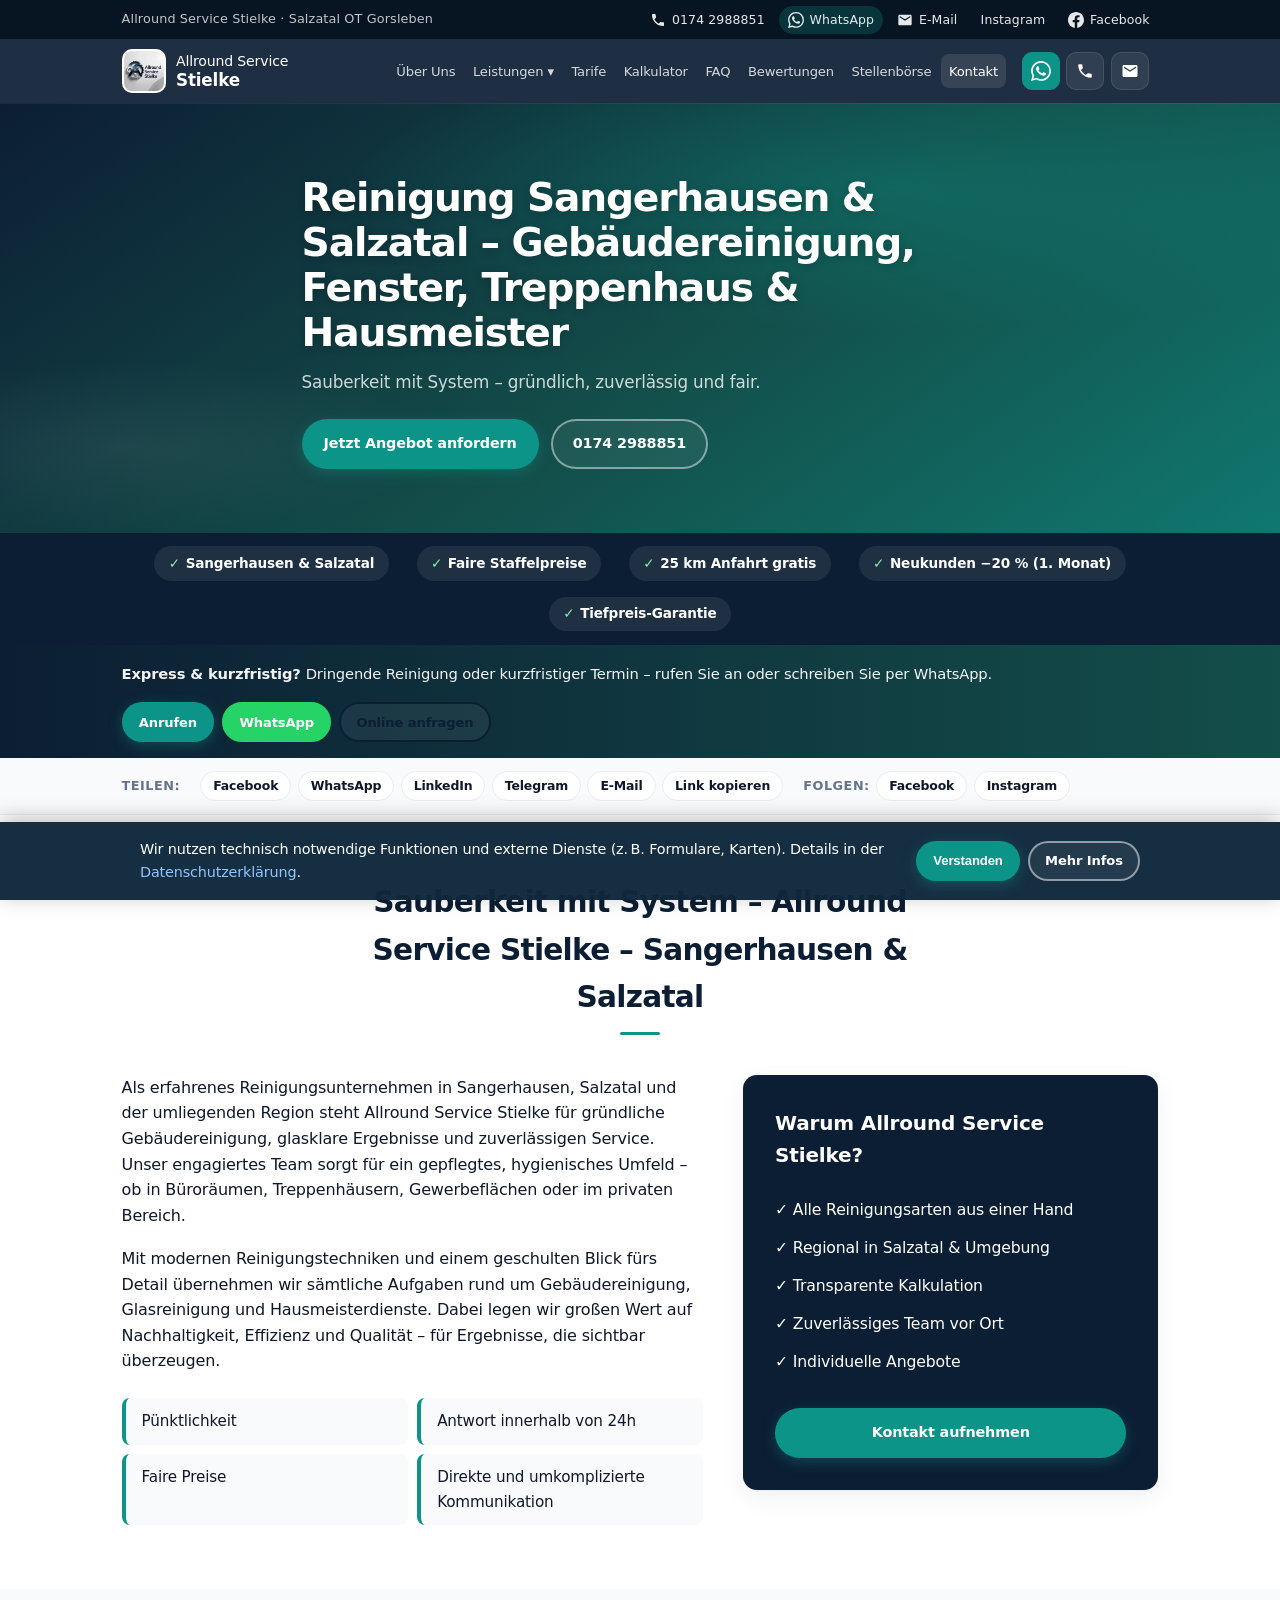
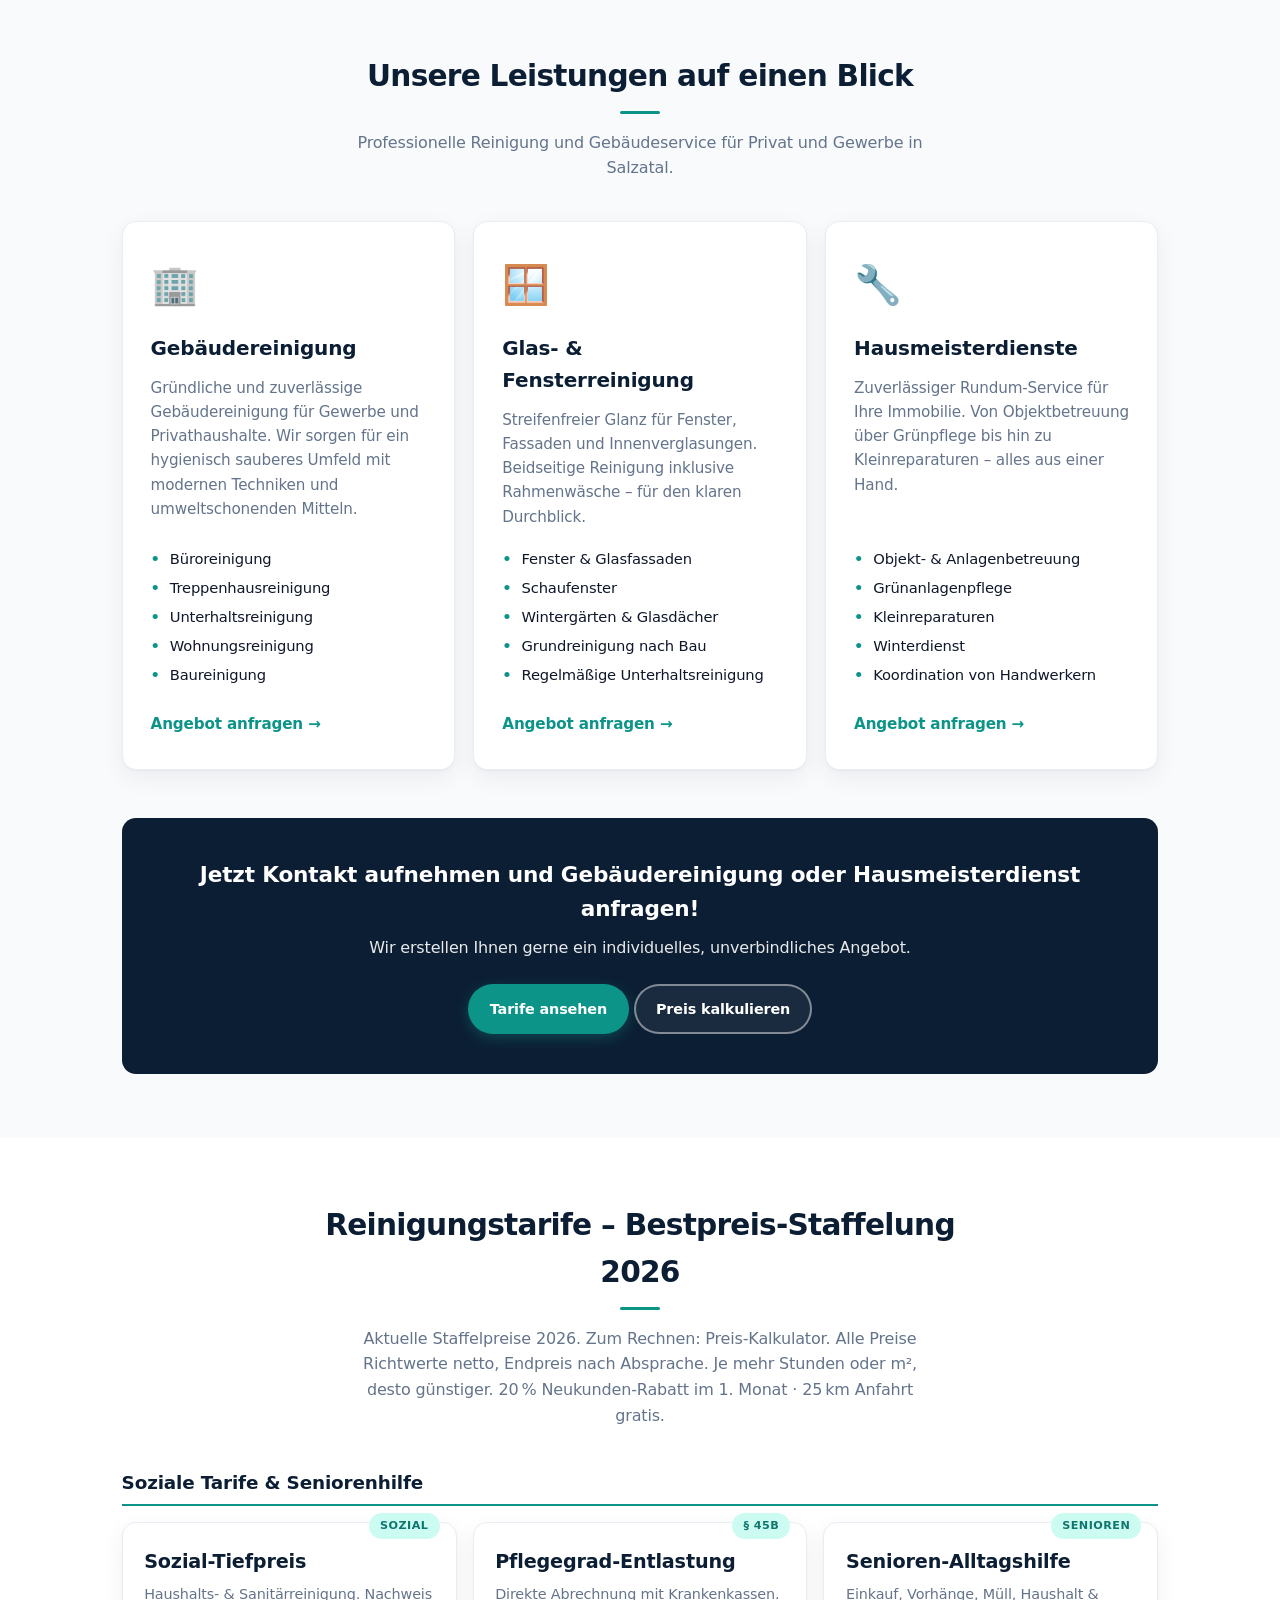
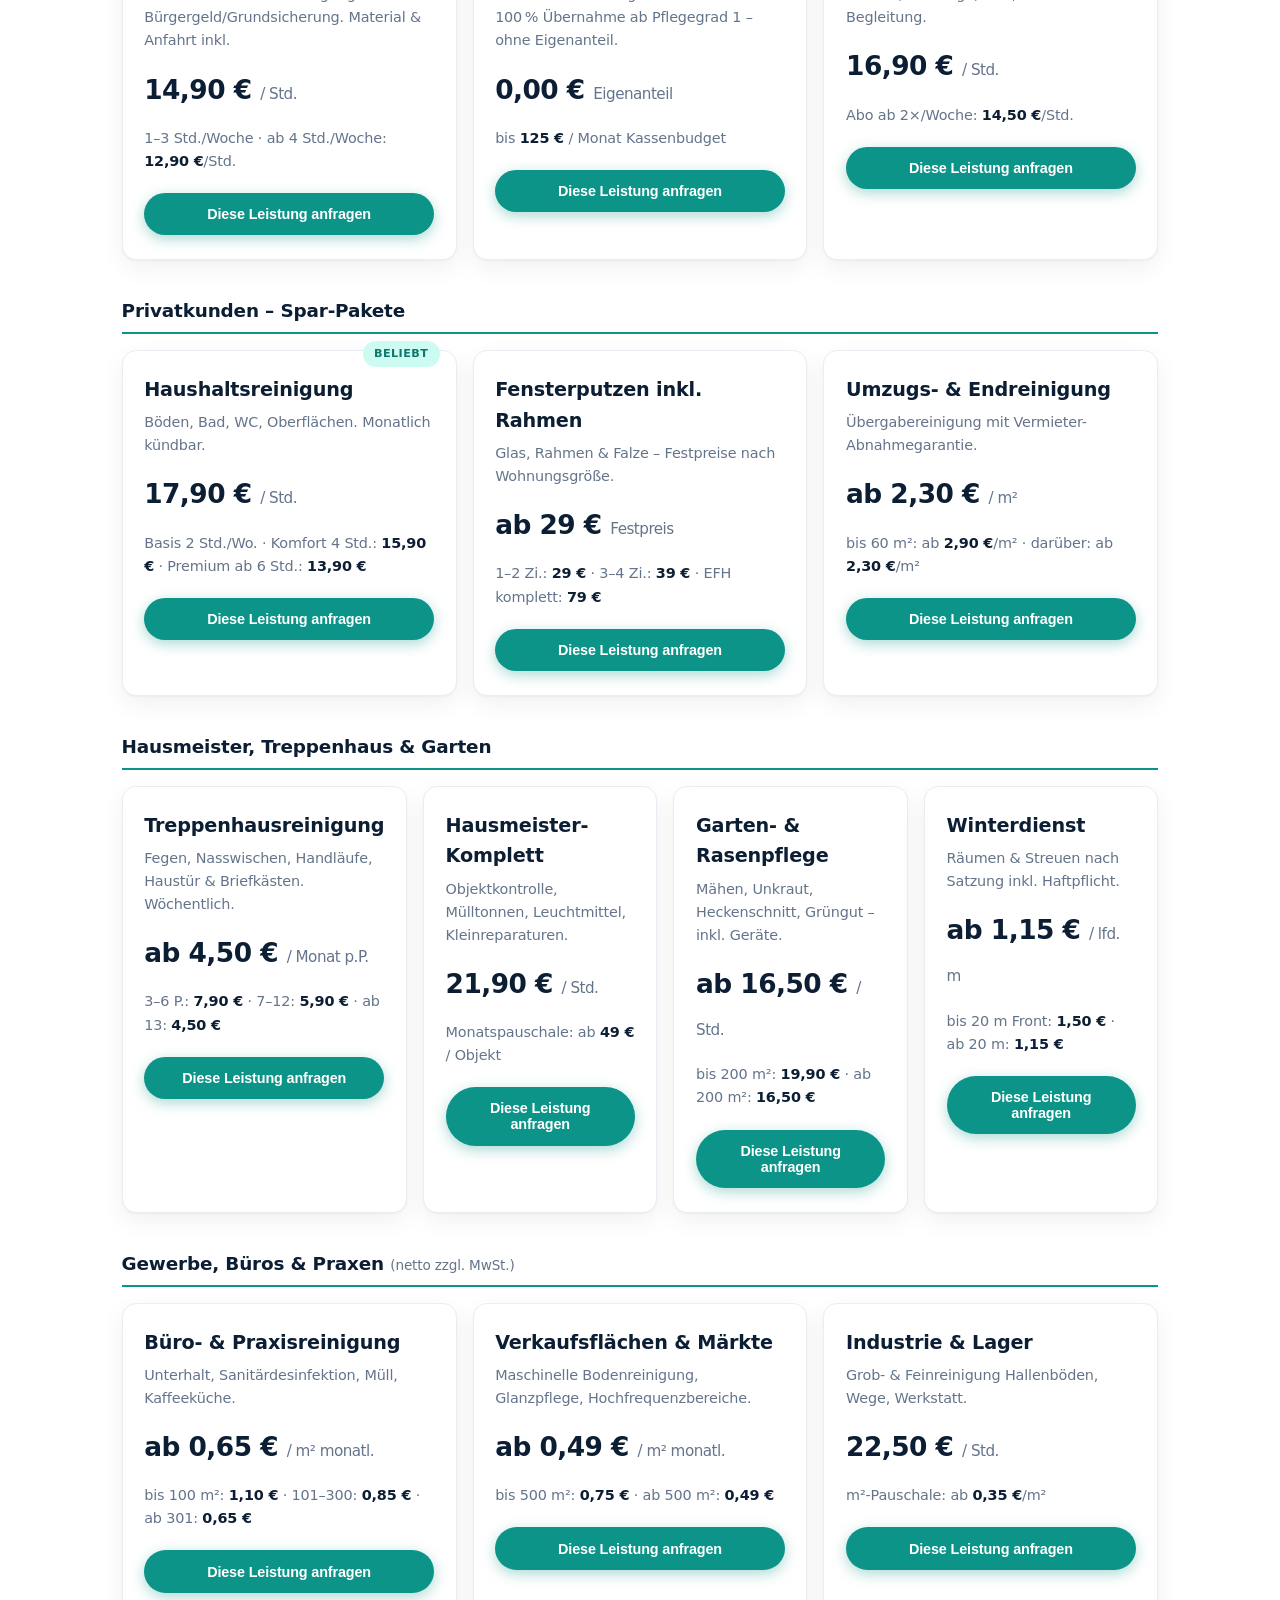
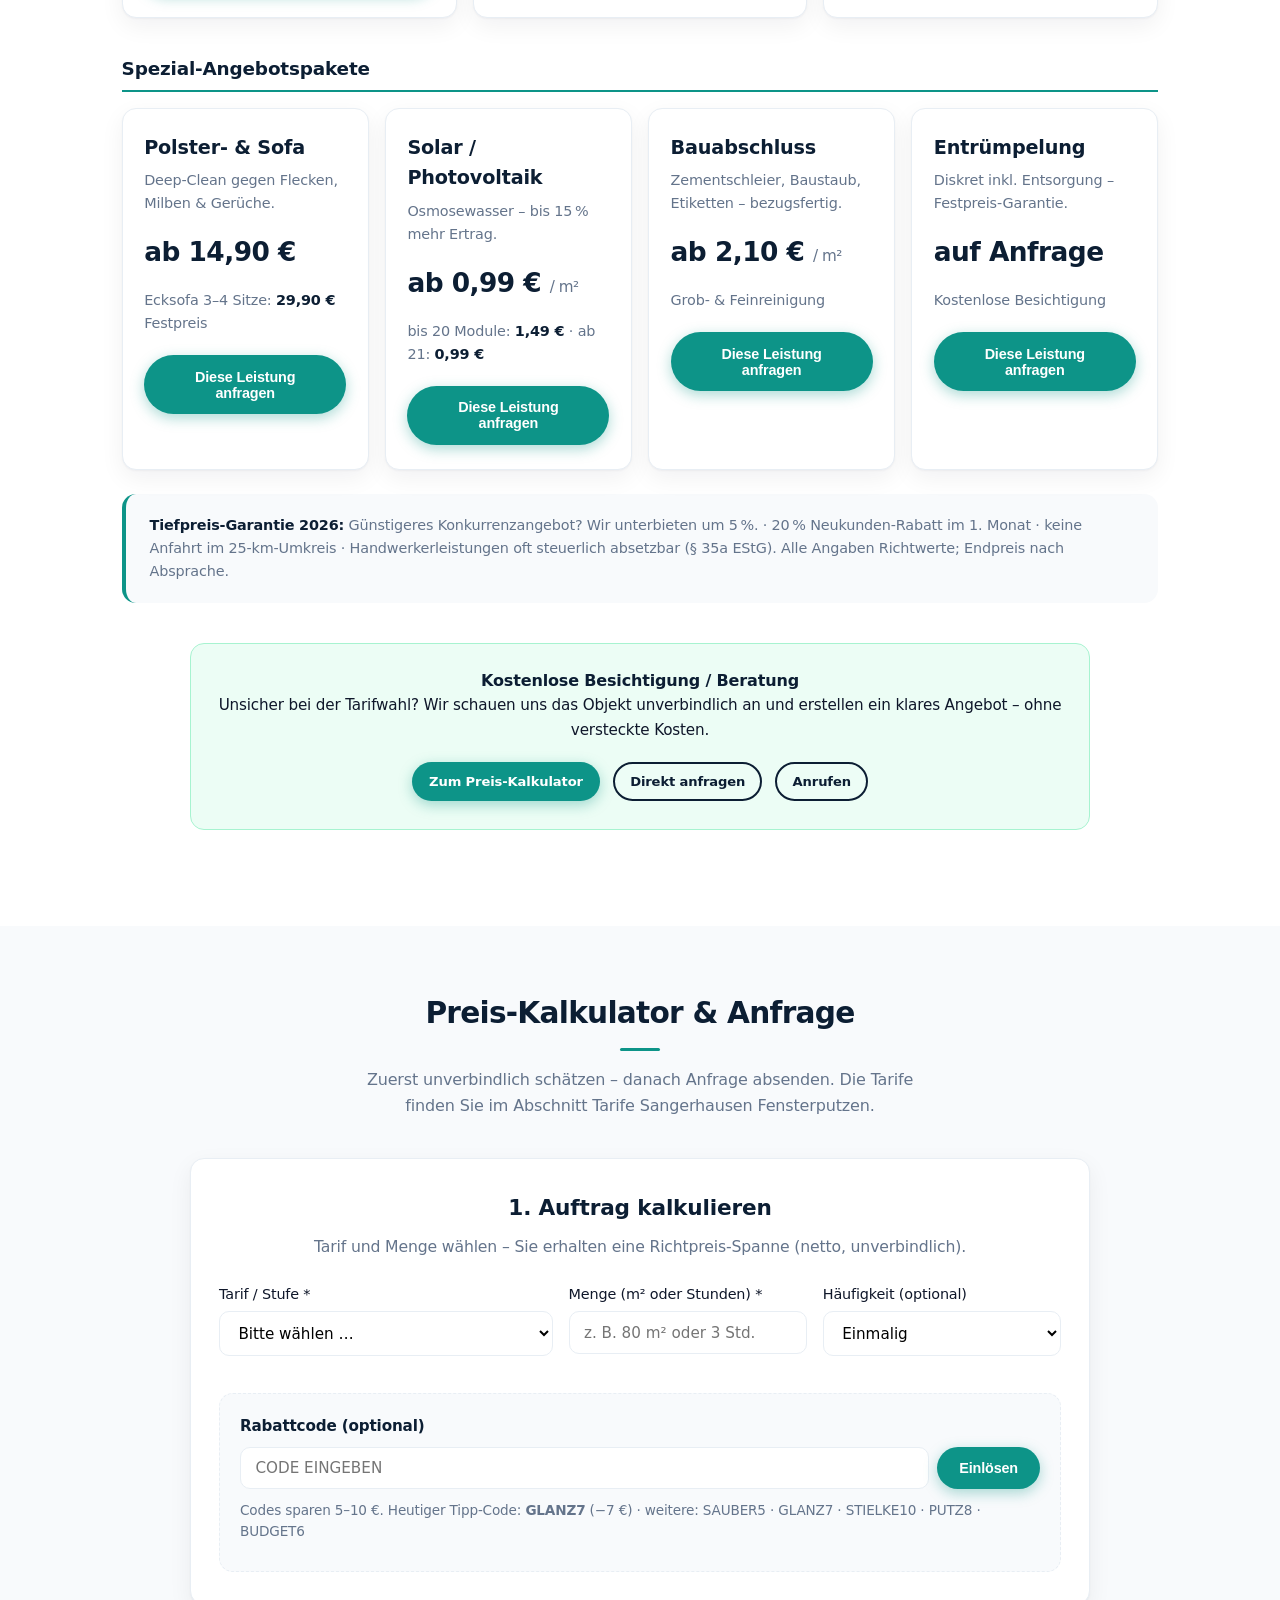
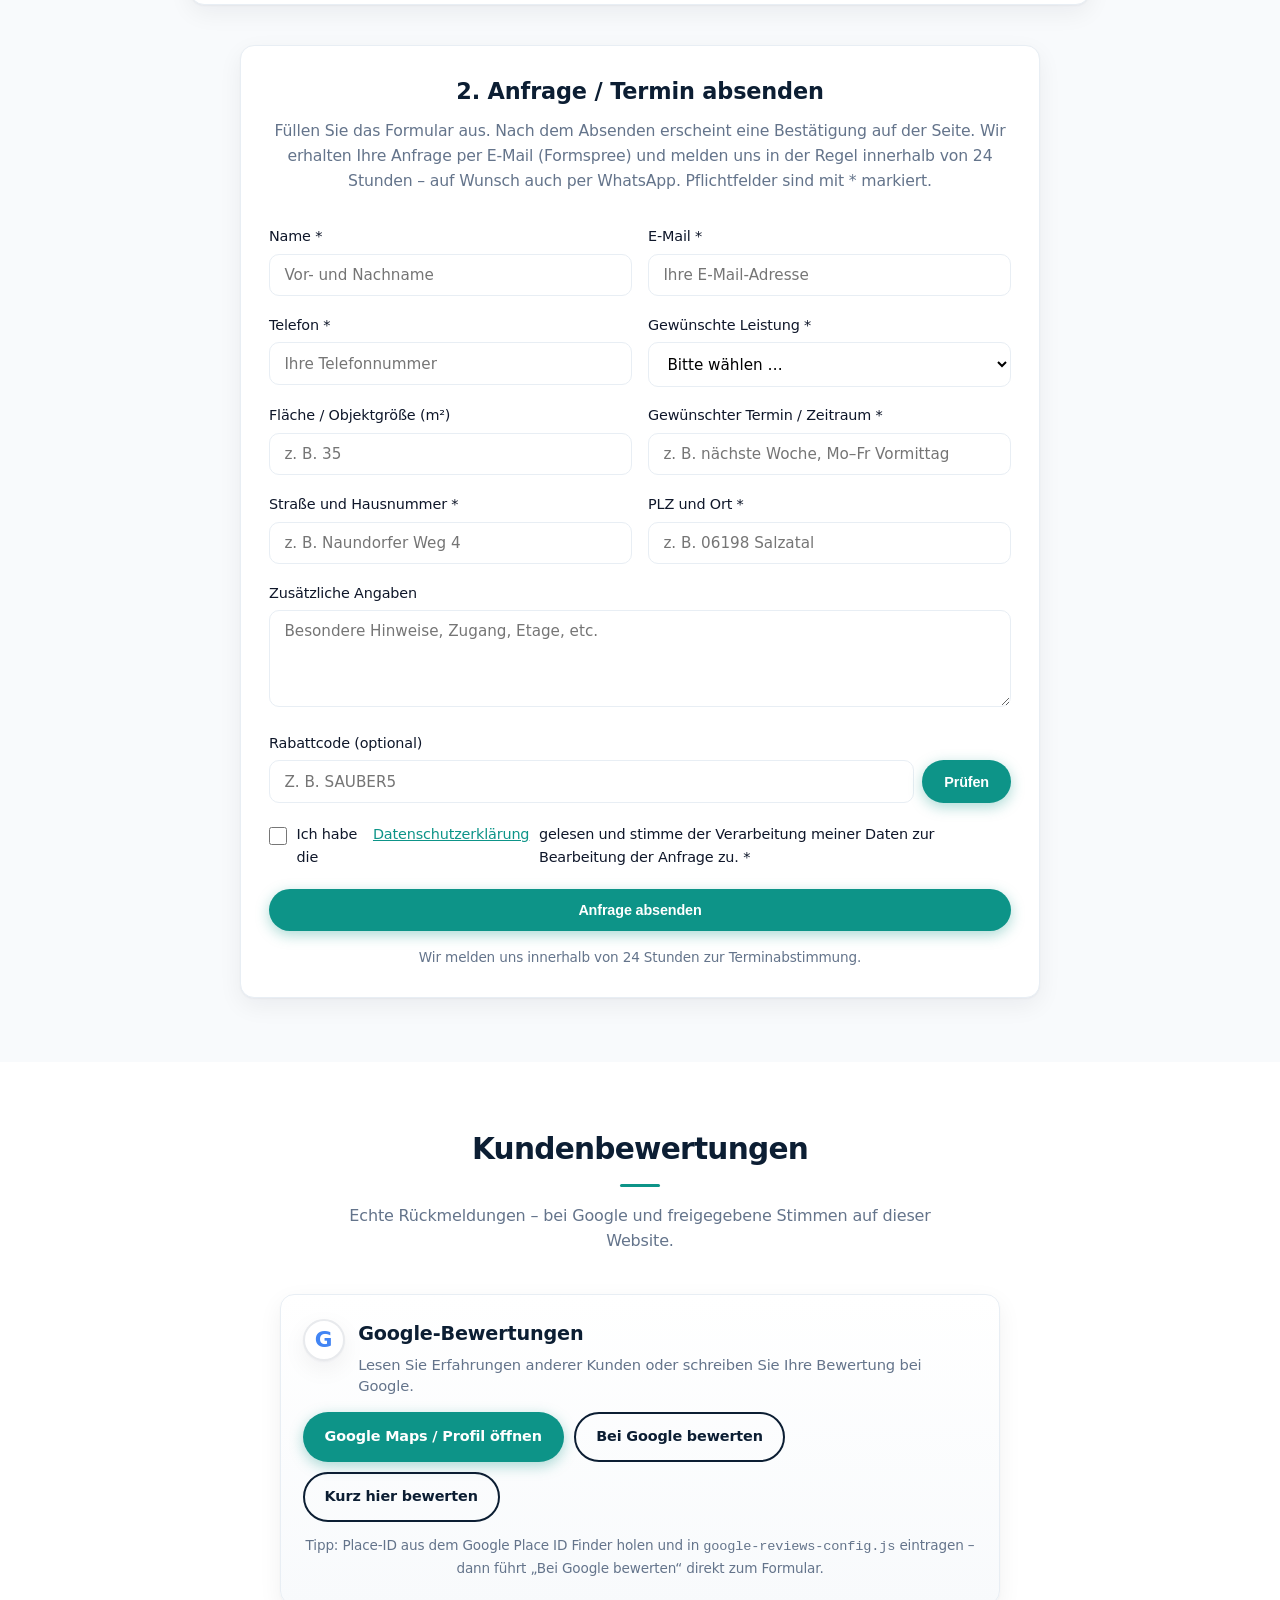
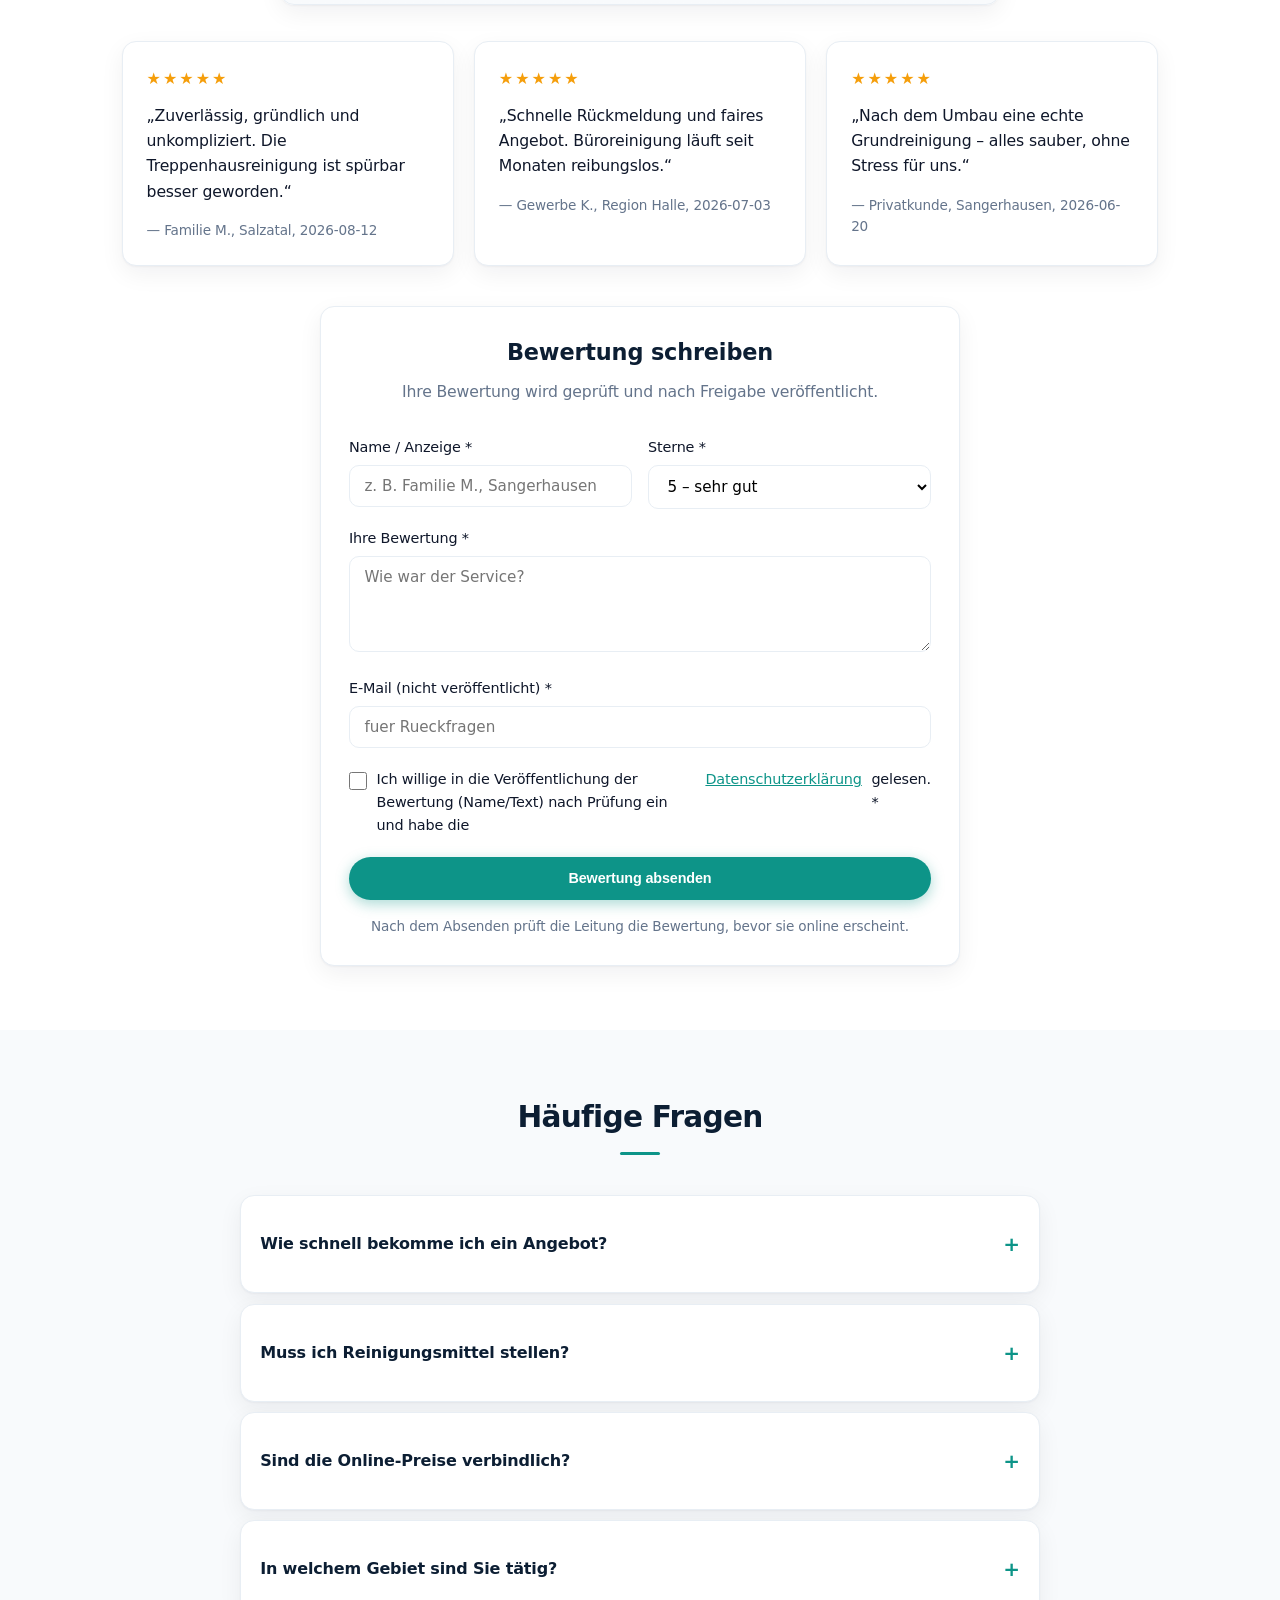
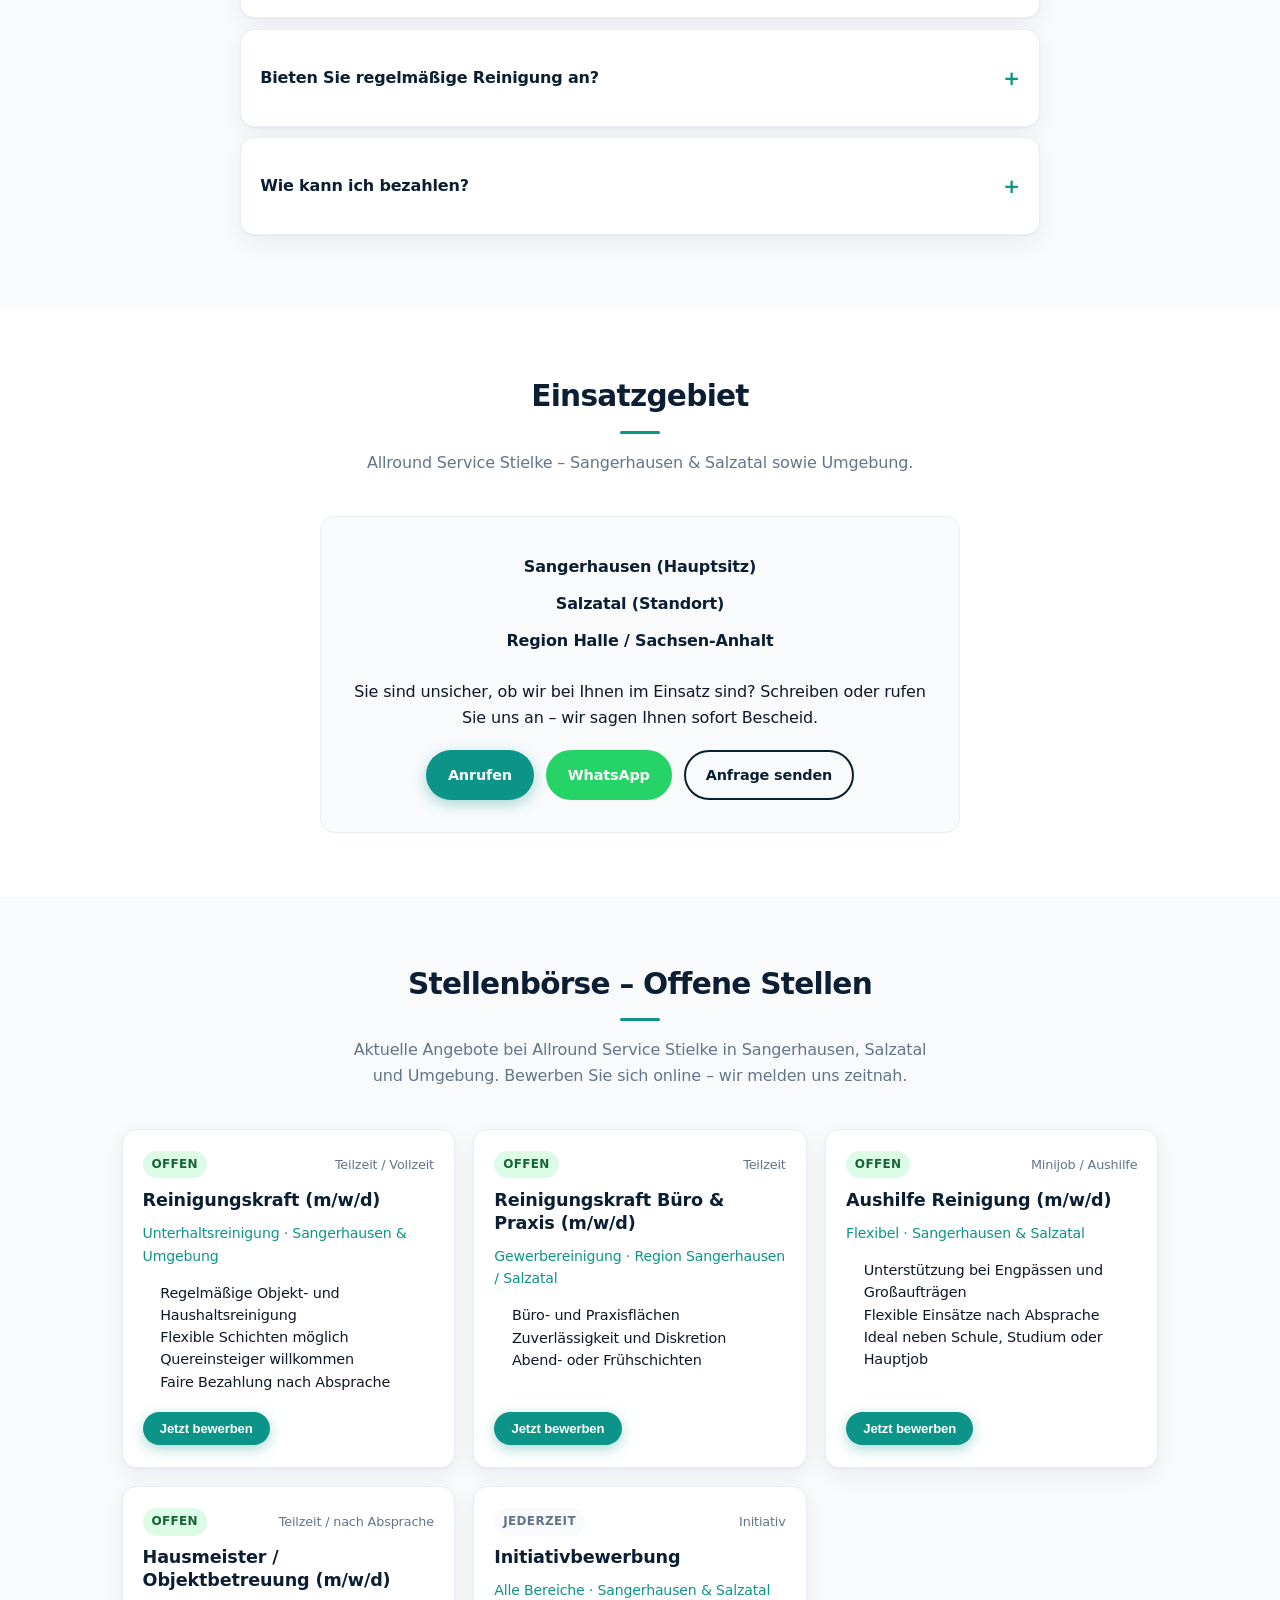
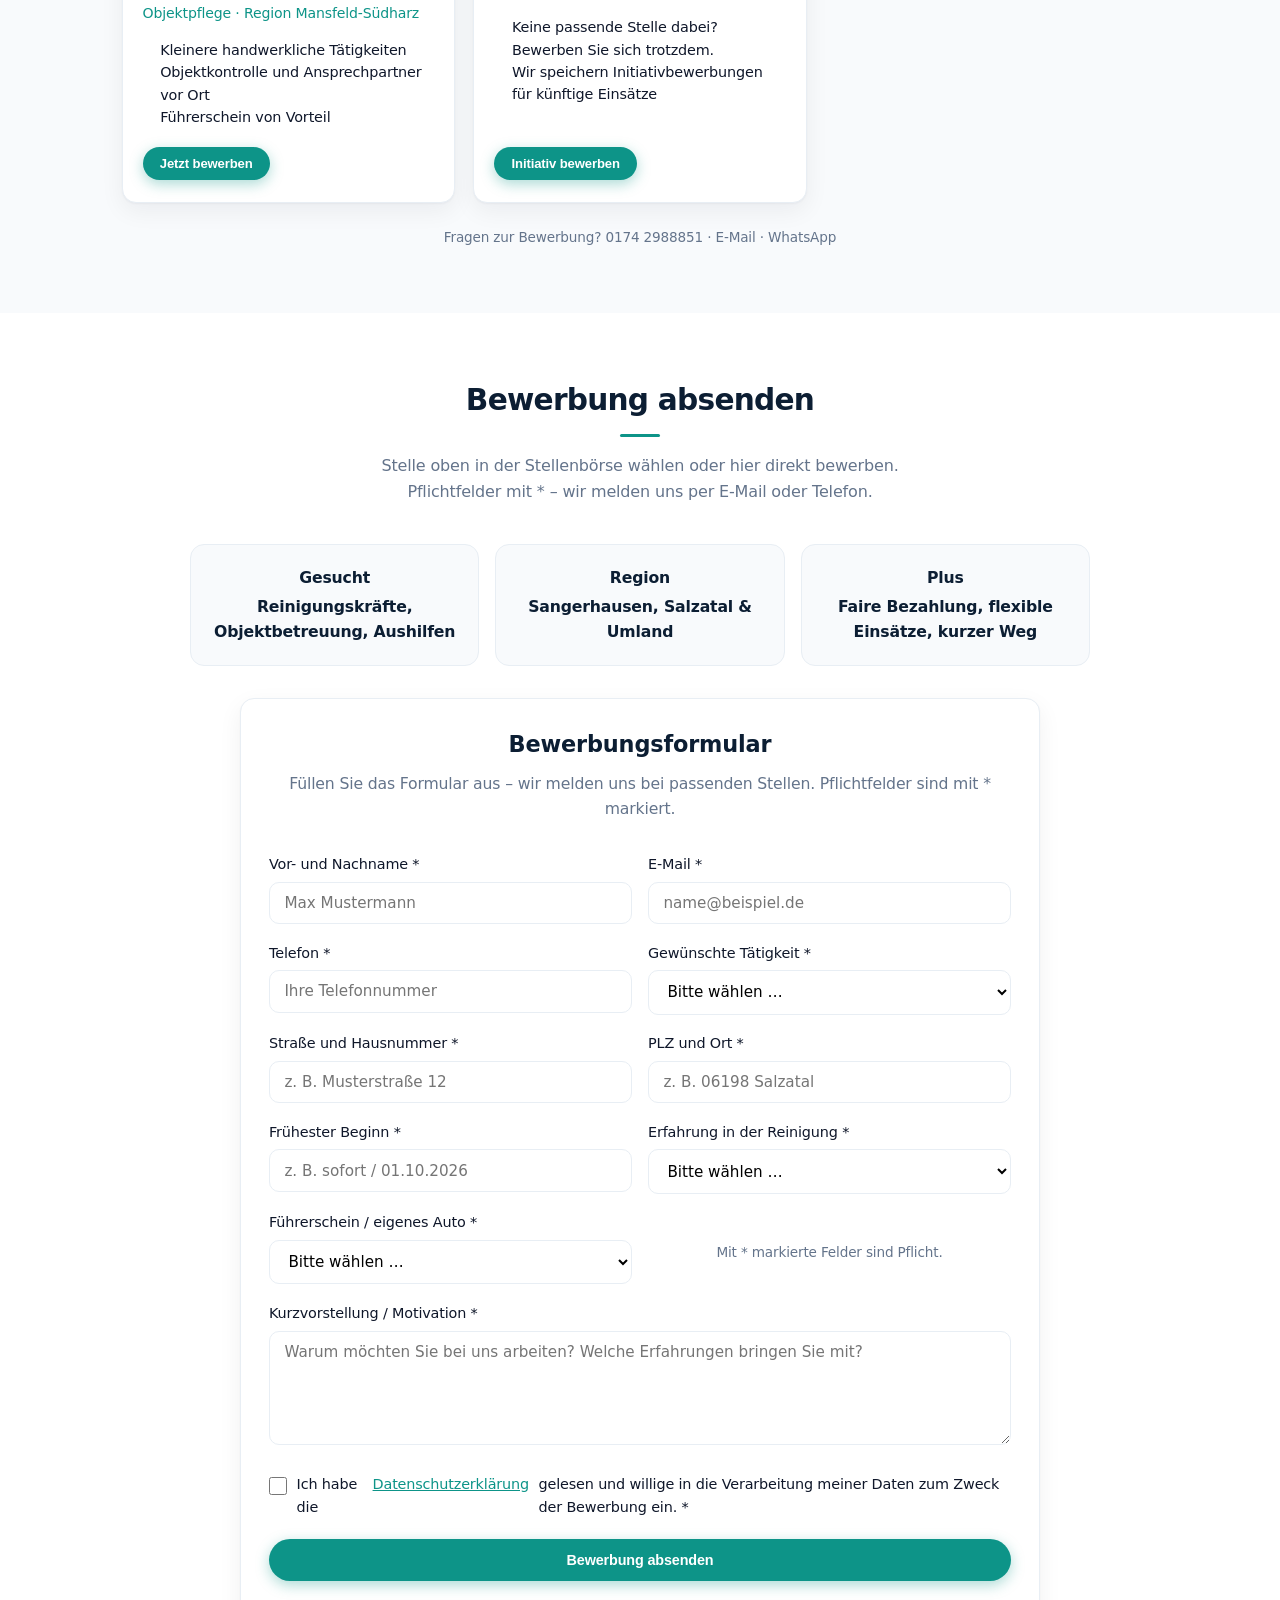
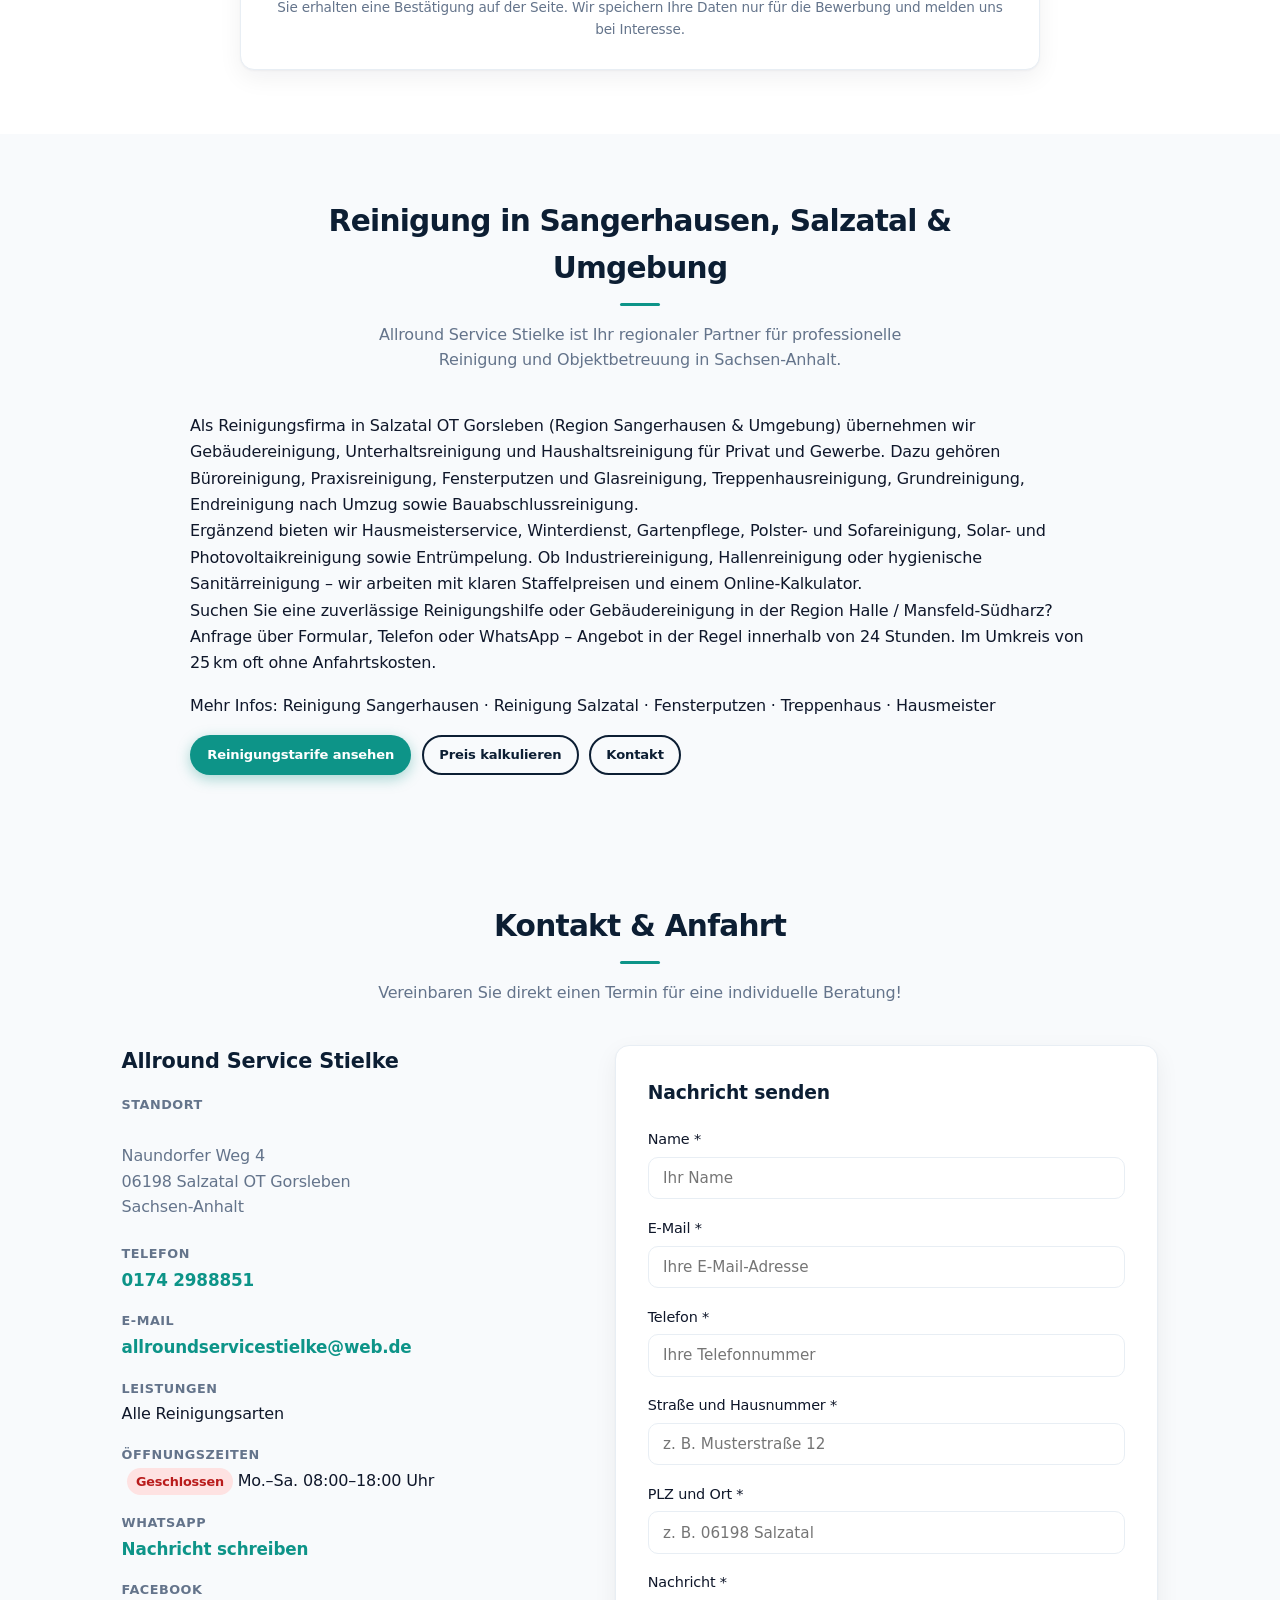
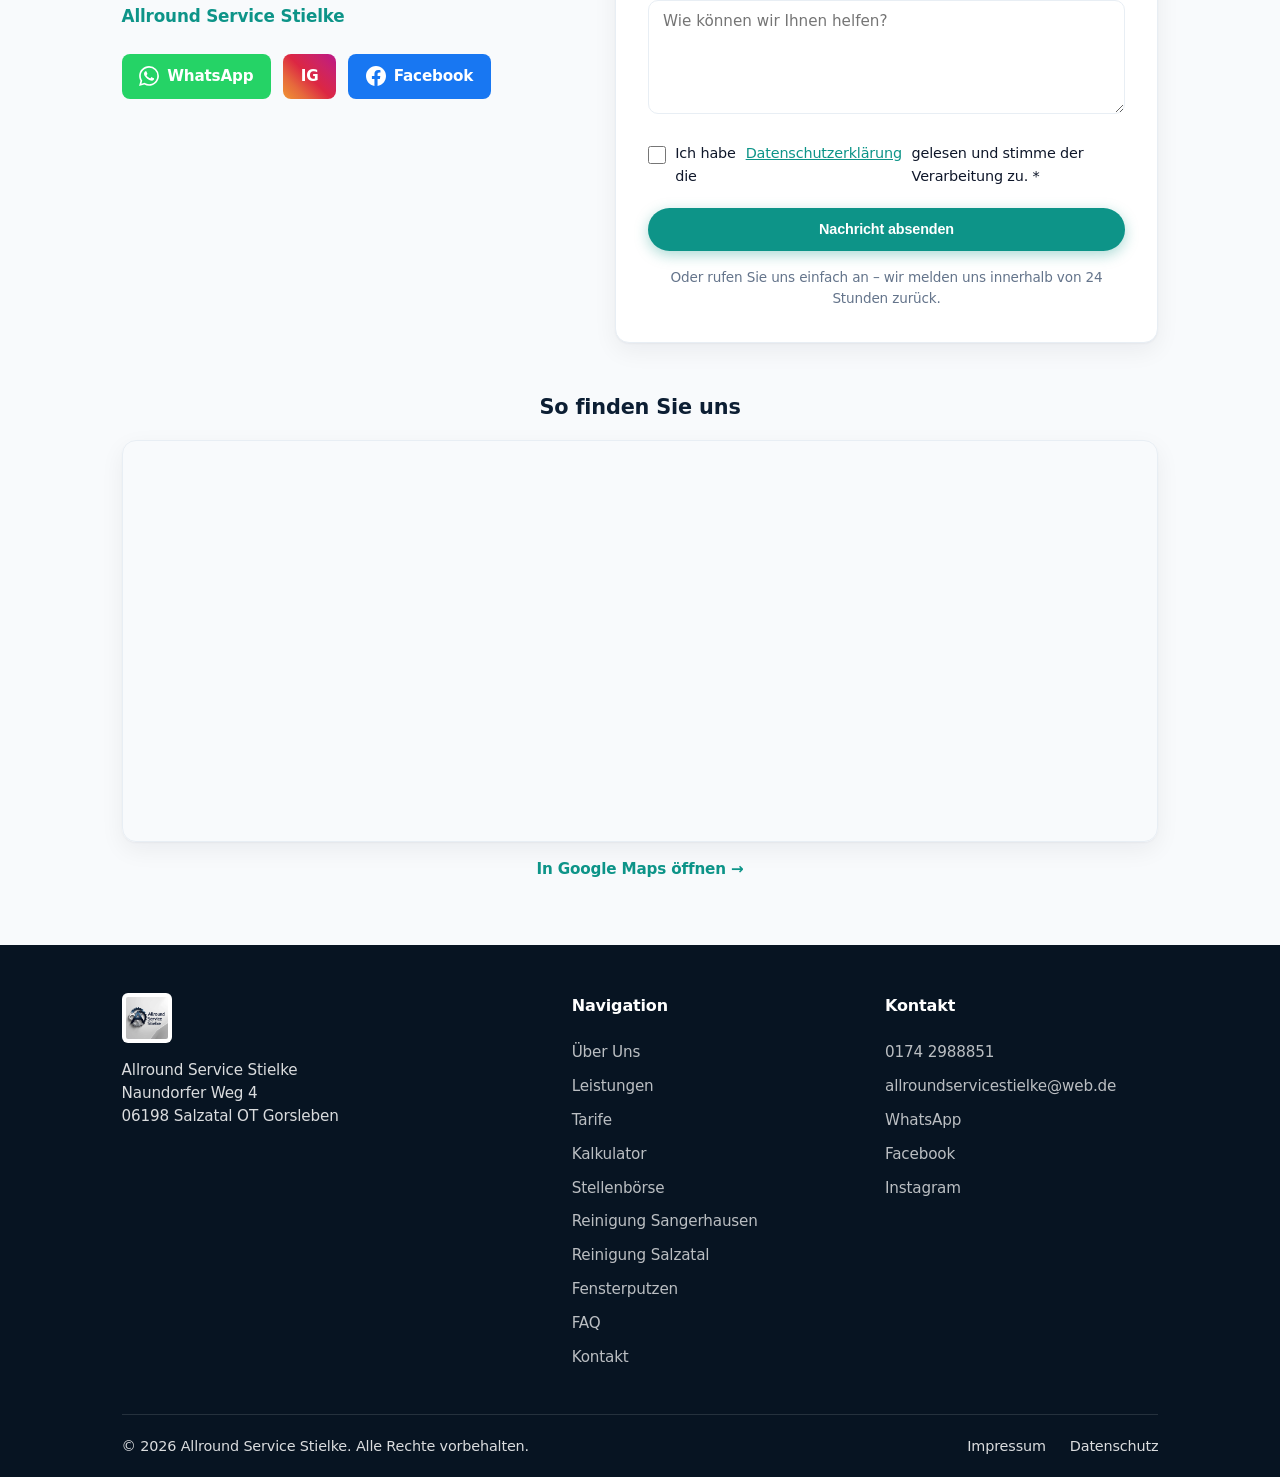
==== index.html @ a96e8075 "Add files via upload" ====
<!DOCTYPE html>
<html lang="de">
<head>
  <meta charset="UTF-8">
<meta http-equiv="Content-Security-Policy" content="upgrade-insecure-requests; default-src 'self'; base-uri 'self'; object-src 'none'; form-action 'self' https://formspree.io; script-src 'self' 'unsafe-inline'; style-src 'self' 'unsafe-inline'; img-src 'self' data: https:; font-src 'self' data:; frame-src https://maps.google.com https://www.google.com; connect-src 'self' https://formspree.io">
  <meta http-equiv="X-Content-Type-Options" content="nosniff">
  <meta name="referrer" content="strict-origin-when-cross-origin">

  <meta name="viewport" content="width=device-width, initial-scale=1.0">
  <title>Reinigung Sangerhausen &amp; Salzatal | Gebäudereinigung, Fenster, Treppenhaus, Hausmeister | Allround Service Stielke</title>
  <meta name="description" content="Professionelle Reinigung in Sangerhausen, Salzatal &amp; Umgebung: Unterhaltsreinigung, Haushaltsreinigung, Büroreinigung, Fensterputzen, Treppenhausreinigung, Grundreinigung, Endreinigung, Hausmeisterservice. Faire Staffelpreise, Online-Kalkulator, 25 km Anfahrt gratis – Allround Service Stielke.">
  <meta name="keywords" content="Reinigung Sangerhausen, Reinigung Salzatal, Reinigungsservice Sangerhausen, Reinigungsservice Salzatal, Gebäudereinigung Sangerhausen, Gebäudereinigung Salzatal, Haushaltsreinigung, Unterhaltsreinigung, Büroreinigung, Praxisreinigung, Fensterputzen, Fensterreinigung, Glasreinigung, Treppenhausreinigung, Grundreinigung, Endreinigung, Umzugsreinigung, Bauendreinigung, Bauabschlussreinigung, Industriereinigung, Hallenreinigung, Fassadenreinigung, Hochdruckreinigung, Teppichreinigung, Polsterreinigung, Sofareinigung, Küchenreinigung, Sanitärreinigung, Desinfektion, Hygienereinigung, Hausmeisterservice, Hausmeisterdienst, Objektbetreuung, Winterdienst, Gartenpflege, Rasenmähen, Entrümpelung, Solarreinigung, Photovoltaik reinigen, Reinigungsfirma Sangerhausen, Reinigungsfirma Salzatal, Putzhilfe, Putzfrau, Gebäudereiniger, Allround Service Stielke, Reinigung Sachsen-Anhalt, Reinigung Halle Umgebung, Reinigungstarife, Reinigung Kosten, Online Kalkulator Reinigung">
  <meta name="author" content="Allround Service Stielke">
  <meta name="robots" content="index, follow, max-image-preview:large, max-snippet:-1, max-video-preview:-1">
  <meta name="googlebot" content="index, follow">
  <meta name="geo.region" content="DE-ST">
  <meta name="geo.placename" content="Salzatal OT Gorsleben, Sachsen-Anhalt">
  <meta name="geo.position" content="51.5700;11.7800">
  <meta name="ICBM" content="51.5700, 11.7800">
  <meta name="revisit-after" content="7 days">
  <meta name="theme-color" content="#0f3d5c">
  <link rel="canonical" href="https://www.allround-service-stielke.com/">
  <meta property="og:type" content="website">
  <meta property="og:locale" content="de_DE">
  <meta property="og:site_name" content="Allround Service Stielke">
  <meta property="og:title" content="Reinigung Sangerhausen &amp; Salzatal | Gebäudereinigung &amp; Hausmeister | Allround Service Stielke">
  <meta property="og:description" content="Unterhalts-, Haushalts-, Büro-, Fenster- &amp; Treppenhausreinigung, Grund- &amp; Endreinigung, Hausmeisterservice in Sangerhausen und Salzatal. Staffelpreise &amp; Online-Kalkulator.">
  <meta property="og:url" content="https://www.allround-service-stielke.com/">
  <meta property="og:image" content="https://www.allround-service-stielke.com/logo.png">
  <meta property="og:image:alt" content="Allround Service Stielke – Reinigung Sangerhausen und Salzatal">
  <meta name="twitter:card" content="summary_large_image">
  <meta name="twitter:title" content="Reinigung Sangerhausen &amp; Salzatal | Allround Service Stielke">
  <meta name="twitter:description" content="Gebäudereinigung, Fensterputzen, Treppenhaus, Hausmeister &amp; mehr – fair, regional, online kalkulieren.">
  <link rel="stylesheet" href="styles.css">
  <link rel="icon" href="logo.png" type="image/png">
  <link rel="apple-touch-icon" href="logo.png">
  <link rel="manifest" href="manifest.json">
  <script type="application/ld+json">
  {
    "@context": "https://schema.org",
    "@type": ["LocalBusiness", "CleaningService"],
    "@id": "https://www.allround-service-stielke.com/#business",
    "name": "Allround Service Stielke",
    "alternateName": ["Allround Service Stielke Reinigung", "Reinigungsservice Stielke"],
    "image": "https://www.allround-service-stielke.com/logo.png",
    "logo": "https://www.allround-service-stielke.com/logo.png",
    "url": "https://www.allround-service-stielke.com/",
    "telephone": "+491742988851",
    "email": "allroundservicestielke@web.de",
    "contactPoint": {
      "@type": "ContactPoint",
      "telephone": "+491742988851",
      "contactType": "customer service",
      "areaServed": "DE",
      "availableLanguage": ["de"]
    },
    "priceRange": "€",
    "currenciesAccepted": "EUR",
    "paymentAccepted": "Cash, Bank Transfer, Invoice",
    "address": {
      "@type": "PostalAddress",
      "streetAddress": "Naundorfer Weg 4",
      "addressLocality": "Salzatal OT Gorsleben",
      "postalCode": "06198",
      "addressRegion": "Sachsen-Anhalt",
      "addressCountry": "DE"
    },
    "geo": {
      "@type": "GeoCoordinates",
      "latitude": 51.5700,
      "longitude": 11.7800
    },
    "openingHoursSpecification": [
      {
        "@type": "OpeningHoursSpecification",
        "dayOfWeek": ["Monday", "Tuesday", "Wednesday", "Thursday", "Friday", "Saturday"],
        "opens": "08:00",
        "closes": "18:00"
      }
    ],
    "openingHours": ["Mo-Sa 08:00-18:00"],
    "areaServed": [
      {"@type": "City", "name": "Sangerhausen"},
      {"@type": "City", "name": "Salzatal"},
      {"@type": "City", "name": "Halle (Saale)"},
      {"@type": "AdministrativeArea", "name": "Sachsen-Anhalt"},
      {"@type": "AdministrativeArea", "name": "Landkreis Mansfeld-Südharz"}
    ],
    "sameAs": ["https://www.facebook.com/p/Allround-Service-Stielke-61573117905185/", "https://www.instagram.com/"],
    "description": "Professionelle Gebäudereinigung, Haushaltsreinigung, Büroreinigung, Fenster- und Glasreinigung, Treppenhausreinigung, Grund- und Endreinigung, Hausmeisterservice, Winterdienst und Spezialreinigung in Sangerhausen, Salzatal und Umgebung.",
    "knowsAbout": [
      "Gebäudereinigung", "Unterhaltsreinigung", "Haushaltsreinigung", "Büroreinigung", "Praxisreinigung",
      "Fensterreinigung", "Glasreinigung", "Treppenhausreinigung", "Grundreinigung", "Endreinigung",
      "Umzugsreinigung", "Bauabschlussreinigung", "Industriereinigung", "Hausmeisterservice",
      "Winterdienst", "Gartenpflege", "Polsterreinigung", "Solarreinigung", "Entrümpelung"
    ],
    "hasOfferCatalog": {
      "@type": "OfferCatalog",
      "name": "Reinigungsleistungen Allround Service Stielke",
      "itemListElement": [
        {"@type": "Offer", "itemOffered": {"@type": "Service", "name": "Haushaltsreinigung / Unterhaltsreinigung"}},
        {"@type": "Offer", "itemOffered": {"@type": "Service", "name": "Büro- und Praxisreinigung"}},
        {"@type": "Offer", "itemOffered": {"@type": "Service", "name": "Fensterputzen und Glasreinigung"}},
        {"@type": "Offer", "itemOffered": {"@type": "Service", "name": "Treppenhausreinigung"}},
        {"@type": "Offer", "itemOffered": {"@type": "Service", "name": "Grundreinigung und Endreinigung"}},
        {"@type": "Offer", "itemOffered": {"@type": "Service", "name": "Bauabschlussreinigung"}},
        {"@type": "Offer", "itemOffered": {"@type": "Service", "name": "Hausmeisterservice"}},
        {"@type": "Offer", "itemOffered": {"@type": "Service", "name": "Winterdienst"}},
        {"@type": "Offer", "itemOffered": {"@type": "Service", "name": "Garten- und Rasenpflege"}},
        {"@type": "Offer", "itemOffered": {"@type": "Service", "name": "Polster- und Sofareinigung"}},
        {"@type": "Offer", "itemOffered": {"@type": "Service", "name": "Solar- und Photovoltaikreinigung"}},
        {"@type": "Offer", "itemOffered": {"@type": "Service", "name": "Entrümpelung und Räumung"}}
      ]
    }
  }
  </script>
  <script type="application/ld+json">
  {
    "@context": "https://schema.org",
    "@type": "WebSite",
    "name": "Allround Service Stielke",
    "url": "https://www.allround-service-stielke.com/",
    "inLanguage": "de-DE",
    "publisher": {"@id": "https://www.allround-service-stielke.com/#business"},
    "potentialAction": {
      "@type": "SearchAction",
      "target": "https://www.allround-service-stielke.com/#tarife",
      "query-input": "required name=search_term_string"
    }
  }
  </script>
  <script type="application/ld+json">
  {
    "@context": "https://schema.org",
    "@type": "FAQPage",
    "mainEntity": [
      {
        "@type": "Question",
        "name": "Was kostet eine Reinigung in Sangerhausen oder Salzatal?",
        "acceptedAnswer": {
          "@type": "Answer",
          "text": "Die Preise sind gestaffelt: Haushaltsreinigung ab ca. 13,90–17,90 € pro Stunde, Fensterputzen als Festpreis ab 29 €, Büroreinigung nach m². Nutzen Sie den Online-Kalkulator auf der Website für eine Richtpreis-Schätzung."
        }
      },
      {
        "@type": "Question",
        "name": "Welche Reinigungsleistungen bietet Allround Service Stielke an?",
        "acceptedAnswer": {
          "@type": "Answer",
          "text": "Unterhalts- und Haushaltsreinigung, Büro- und Praxisreinigung, Fenster- und Glasreinigung, Treppenhausreinigung, Grund- und Endreinigung, Bauabschluss, Hausmeisterservice, Winterdienst, Gartenpflege, Polsterreinigung, Solarreinigung und Entrümpelung."
        }
      },
      {
        "@type": "Question",
        "name": "In welchen Gebieten sind Sie tätig?",
        "acceptedAnswer": {
          "@type": "Answer",
          "text": "Standort: Naundorfer Weg 4, 06198 Salzatal OT Gorsleben. Einsatz in der Region Sachsen-Anhalt / Halle und Umgebung. Im Umkreis von 25 km keine Anfahrtskosten."
        }
      },
      {
        "@type": "Question",
        "name": "Wie kann ich eine Reinigung anfragen oder buchen?",
        "acceptedAnswer": {
          "@type": "Answer",
          "text": "Über das Online-Formular und den Preis-Kalkulator auf der Website, telefonisch unter 0174 2988851 oder per WhatsApp. Wir melden uns in der Regel innerhalb von 24 Stunden."
        }
      }
    ]
  }
  </script>

  <script type="application/ld+json">
  {
    "@context": "https://schema.org",
    "@type": "ItemList",
    "name": "Offene Stellen Allround Service Stielke",
    "itemListElement": [
      {
        "@type": "JobPosting",
        "title": "Reinigungskraft (m/w/d) – Unterhalt",
        "description": "Unterhalts- und Haushaltsreinigung in Salzatal OT Gorsleben und Umgebung.",
        "datePosted": "2026-09-01",
        "employmentType": ["PART_TIME", "FULL_TIME"],
        "hiringOrganization": {
          "@type": "Organization",
          "name": "Allround Service Stielke",
          "sameAs": "https://www.allround-service-stielke.com/"
        },
        "jobLocation": {
          "@type": "Place",
          "address": {
            "@type": "PostalAddress",
            "streetAddress": "Naundorfer Weg 4",
            "addressLocality": "Salzatal OT Gorsleben",
            "postalCode": "06198",
            "addressCountry": "DE"
          }
        }
      },
      {
        "@type": "JobPosting",
        "title": "Aushilfe Reinigung (m/w/d)",
        "description": "Flexible Einsätze als Reinigungsaushilfe in der Region.",
        "datePosted": "2026-09-01",
        "employmentType": "PART_TIME",
        "hiringOrganization": {
          "@type": "Organization",
          "name": "Allround Service Stielke"
        },
        "jobLocation": {
          "@type": "Place",
          "address": {
            "@type": "PostalAddress",
            "addressLocality": "Salzatal OT Gorsleben",
            "postalCode": "06198",
            "addressCountry": "DE"
          }
        }
      }
    ]
  }
  </script>
</head>
<body>
  <a class="skip-link" href="#main-content">Zum Inhalt springen</a>
  <!-- Top Bar -->
  <div class="top-bar">
    <div class="container top-bar-inner">
      <span class="top-bar-tagline">Allround Service Stielke · Salzatal OT Gorsleben</span>
      <div class="top-bar-actions">
        <a href="tel:+491742988851" class="top-action" title="Anrufen">
          <svg width="16" height="16" viewBox="0 0 24 24" fill="currentColor"><path d="M6.62 10.79c1.44 2.83 3.76 5.14 6.59 6.59l2.2-2.2c.27-.27.67-.36 1.02-.24 1.12.37 2.33.57 3.57.57.55 0 1 .45 1 1V20c0 .55-.45 1-1 1-9.39 0-17-7.61-17-17 0-.55.45-1 1-1h3.5c.55 0 1 .45 1 1 0 1.25.2 2.45.57 3.57.11.35.03.74-.25 1.02l-2.2 2.2z"/></svg>
          <span>0174 2988851</span>
        </a>
        <a href="https://wa.me/491742988851?text=Hallo%2C%20ich%20interessiere%20mich%20f%C3%BCr%20Ihre%20Reinigungsleistungen." class="top-action top-wa" target="_blank" rel="noopener" title="WhatsApp">
          <svg width="16" height="16" viewBox="0 0 24 24" fill="currentColor"><path d="M17.472 14.382c-.297-.149-1.758-.867-2.03-.967-.273-.099-.471-.148-.67.15-.197.297-.767.966-.94 1.164-.173.199-.347.223-.644.075-.297-.15-1.255-.463-2.39-1.475-.883-.788-1.48-1.761-1.653-2.059-.173-.297-.018-.458.13-.606.134-.133.298-.347.446-.52.149-.174.198-.298.298-.497.099-.198.05-.371-.025-.52-.075-.149-.669-1.612-.916-2.207-.242-.579-.487-.5-.669-.51-.173-.008-.371-.01-.57-.01-.198 0-.52.074-.792.372-.272.297-1.04 1.016-1.04 2.479 0 1.462 1.065 2.875 1.213 3.074.149.198 2.096 3.2 5.077 4.487.709.306 1.262.489 1.694.625.712.227 1.36.195 1.871.118.571-.085 1.758-.719 2.006-1.413.248-.694.248-1.289.173-1.413-.074-.124-.272-.198-.57-.347m-5.421 7.403h-.004a9.87 9.87 0 01-5.031-1.378l-.361-.214-3.741.982.998-3.648-.235-.374a9.86 9.86 0 01-1.51-5.26c.001-5.45 4.436-9.884 9.888-9.884 2.64 0 5.122 1.03 6.988 2.898a9.825 9.825 0 012.893 6.994c-.003 5.45-4.435 9.884-9.885 9.884m8.413-18.297A11.815 11.815 0 0012.05 0C5.495 0 .16 5.335.157 11.892c0 2.096.547 4.142 1.588 5.945L.057 24l6.305-1.654a11.882 11.882 0 005.683 1.448h.005c6.554 0 11.89-5.335 11.893-11.893a11.821 11.821 0 00-3.48-8.413z"/></svg>
          <span>WhatsApp</span>
        </a>
        <a href="mailto:allroundservicestielke@web.de" class="top-action" title="E-Mail">
          <svg width="16" height="16" viewBox="0 0 24 24" fill="currentColor"><path d="M20 4H4c-1.1 0-1.99.9-1.99 2L2 18c0 1.1.9 2 2 2h16c1.1 0 2-.9 2-2V6c0-1.1-.9-2-2-2zm0 4l-8 5-8-5V6l8 5 8-5v2z"/></svg>
          <span>E-Mail</span>
        </a>
        <a href="https://www.instagram.com/" class="top-action social-profile" data-social="instagram" target="_blank" rel="noopener" title="Instagram">
          <span>Instagram</span>
        </a>
        <a href="https://www.facebook.com/p/Allround-Service-Stielke-61573117905185/" class="top-action" target="_blank" rel="noopener" title="Facebook">
          <svg width="16" height="16" viewBox="0 0 24 24" fill="currentColor"><path d="M24 12.073c0-6.627-5.373-12-12-12s-12 5.373-12 12c0 5.99 4.388 10.954 10.125 11.854v-8.385H7.078v-3.47h3.047V9.43c0-3.007 1.792-4.669 4.533-4.669 1.312 0 2.686.235 2.686.235v2.953H15.83c-1.491 0-1.956.925-1.956 1.874v2.25h3.328l-.532 3.47h-2.796v8.385C19.612 23.027 24 18.062 24 12.073z"/></svg>
          <span>Facebook</span>
        </a>
      </div>
    </div>
  </div>

  <!-- Header / Navigation -->
  <header class="header">
    <div class="container header-inner">
      <a href="index.html" class="logo">
        <img src="logo.png" alt="Allround Service Stielke Logo">
        <span class="logo-text">Allround Service<br><strong>Stielke</strong></span>
      </a>
      <nav class="nav" id="mainNav">
        <a href="#ueber-uns" class="nav-link active">Über Uns</a>
        <div class="nav-dropdown">
          <a href="#leistungen" class="nav-link">Leistungen ▾</a>
          <div class="dropdown-menu">
            <a href="#gebaeudereinigung">Gebäudereinigung</a>
            <a href="#glasreinigung">Glasreinigung</a>
            <a href="#hausmeister">Hausmeisterdienste</a>
          </div>
        </div>
        <a href="#tarife" class="nav-link">Tarife</a>
        <a href="#kalkulator" class="nav-link">Kalkulator</a>
        <a href="#faq" class="nav-link">FAQ</a>
        <a href="#stimmen" class="nav-link">Bewertungen</a>
        <a href="#stellenboerse" class="nav-link">Stellenbörse</a>
        <a href="#kontakt" class="nav-link">Kontakt</a>
      </nav>
      <div class="header-actions">
        <a href="https://wa.me/491742988851?text=Hallo%2C%20ich%20interessiere%20mich%20f%C3%BCr%20Ihre%20Reinigungsleistungen." class="header-btn header-btn-wa" target="_blank" rel="noopener" aria-label="WhatsApp" title="WhatsApp">
          <svg width="20" height="20" viewBox="0 0 24 24" fill="currentColor"><path d="M17.472 14.382c-.297-.149-1.758-.867-2.03-.967-.273-.099-.471-.148-.67.15-.197.297-.767.966-.94 1.164-.173.199-.347.223-.644.075-.297-.15-1.255-.463-2.39-1.475-.883-.788-1.48-1.761-1.653-2.059-.173-.297-.018-.458.13-.606.134-.133.298-.347.446-.52.149-.174.198-.298.298-.497.099-.198.05-.371-.025-.52-.075-.149-.669-1.612-.916-2.207-.242-.579-.487-.5-.669-.51-.173-.008-.371-.01-.57-.01-.198 0-.52.074-.792.372-.272.297-1.04 1.016-1.04 2.479 0 1.462 1.065 2.875 1.213 3.074.149.198 2.096 3.2 5.077 4.487.709.306 1.262.489 1.694.625.712.227 1.36.195 1.871.118.571-.085 1.758-.719 2.006-1.413.248-.694.248-1.289.173-1.413-.074-.124-.272-.198-.57-.347m-5.421 7.403h-.004a9.87 9.87 0 01-5.031-1.378l-.361-.214-3.741.982.998-3.648-.235-.374a9.86 9.86 0 01-1.51-5.26c.001-5.45 4.436-9.884 9.888-9.884 2.64 0 5.122 1.03 6.988 2.898a9.825 9.825 0 012.893 6.994c-.003 5.45-4.435 9.884-9.885 9.884m8.413-18.297A11.815 11.815 0 0012.05 0C5.495 0 .16 5.335.157 11.892c0 2.096.547 4.142 1.588 5.945L.057 24l6.305-1.654a11.882 11.882 0 005.683 1.448h.005c6.554 0 11.89-5.335 11.893-11.893a11.821 11.821 0 00-3.48-8.413z"/></svg>
        </a>
        <a href="tel:+491742988851" class="header-btn" aria-label="Anrufen" title="Anrufen">
          <svg width="18" height="18" viewBox="0 0 24 24" fill="currentColor"><path d="M6.62 10.79c1.44 2.83 3.76 5.14 6.59 6.59l2.2-2.2c.27-.27.67-.36 1.02-.24 1.12.37 2.33.57 3.57.57.55 0 1 .45 1 1V20c0 .55-.45 1-1 1-9.39 0-17-7.61-17-17 0-.55.45-1 1-1h3.5c.55 0 1 .45 1 1 0 1.25.2 2.45.57 3.57.11.35.03.74-.25 1.02l-2.2 2.2z"/></svg>
        </a>
        <a href="mailto:allroundservicestielke@web.de" class="header-btn" aria-label="E-Mail" title="E-Mail">
          <svg width="18" height="18" viewBox="0 0 24 24" fill="currentColor"><path d="M20 4H4c-1.1 0-1.99.9-1.99 2L2 18c0 1.1.9 2 2 2h16c1.1 0 2-.9 2-2V6c0-1.1-.9-2-2-2zm0 4l-8 5-8-5V6l8 5 8-5v2z"/></svg>
        </a>
      </div>
      <button class="burger" id="burger" aria-label="Menü öffnen">
        <span></span><span></span><span></span>
      </button>
    </div>
  </header>

  <main id="main-content">
  <!-- Hero -->
  <section class="hero">
    <div class="hero-overlay"></div>
    <div class="container hero-content">
      <h1>Reinigung Sangerhausen &amp; Salzatal – Gebäudereinigung, Fenster, Treppenhaus &amp; Hausmeister</h1>
      <p class="hero-sub">Sauberkeit mit System – gründlich, zuverlässig und fair.</p>
      <div class="hero-buttons">
        <a href="#kontakt" class="btn btn-primary">Jetzt Angebot anfordern</a>
        <a href="tel:+491742988851" class="btn btn-outline">0174 2988851</a>
      </div>
    </div>
  </section>

  <!-- Vertrauens-Leiste -->
  <div class="trust-bar">
    <div class="container trust-bar-inner">
      <div class="trust-item"><span class="trust-icon">✓</span> Sangerhausen &amp; Salzatal</div>
      <div class="trust-item"><span class="trust-icon">✓</span> Faire Staffelpreise</div>
      <div class="trust-item"><span class="trust-icon">✓</span> 25 km Anfahrt gratis</div>
      <div class="trust-item"><span class="trust-icon">✓</span> Neukunden −20 % (1. Monat)</div>
      <div class="trust-item"><span class="trust-icon">✓</span> Tiefpreis-Garantie</div>
    </div>
  </div>

  <!-- Express / Notdienst Hinweis -->
  <div class="express-banner">
    <div class="container express-inner">
      <div class="express-text">
        <span class="express-title">Express &amp; kurzfristig?</span>
        <span>Dringende Reinigung oder kurzfristiger Termin – rufen Sie an oder schreiben Sie per WhatsApp.</span>
      </div>
      <div class="express-actions">
        <a href="tel:+491742988851" class="btn btn-primary btn-sm">Anrufen</a>
        <a href="https://wa.me/491742988851?text=Hallo%2C%20ich%20brauche%20kurzfristig%20eine%20Reinigung." class="btn btn-outline btn-sm express-wa" target="_blank" rel="noopener">WhatsApp</a>
        <a href="#buchung" class="btn btn-outline btn-sm" style="color:var(--primary);border-color:var(--primary);">Online anfragen</a>
      </div>
    </div>
  </div>

  <!-- Über Uns -->
  
  <!-- Social Share -->
  <aside class="share-bar" aria-label="Seite teilen">
    <div class="container share-bar-inner">
      <span class="share-label">Teilen:</span>
      <div class="share-buttons">
        <a href="#" class="share-btn share-fb" data-share="facebook" title="Auf Facebook teilen" aria-label="Auf Facebook teilen">Facebook</a>
        <a href="#" class="share-btn share-wa" data-share="whatsapp" title="Per WhatsApp teilen" aria-label="Per WhatsApp teilen">WhatsApp</a>
        <a href="#" class="share-btn share-li" data-share="linkedin" title="Auf LinkedIn teilen" aria-label="Auf LinkedIn teilen">LinkedIn</a>
        <a href="#" class="share-btn share-tg" data-share="telegram" title="Per Telegram teilen" aria-label="Per Telegram teilen">Telegram</a>
        <a href="#" class="share-btn share-mail" data-share="email" title="Per E-Mail teilen" aria-label="Per E-Mail teilen">E-Mail</a>
        <button type="button" class="share-btn share-copy" id="shareCopy" title="Link kopieren">Link kopieren</button>
      </div>
      <div class="share-follow">
        <span class="share-label">Folgen:</span>
        <a href="https://www.facebook.com/p/Allround-Service-Stielke-61573117905185/" class="share-btn share-fb social-profile" data-social="facebook" target="_blank" rel="noopener" aria-label="Facebook-Seite">Facebook</a>
        <a href="https://www.instagram.com/" class="share-btn share-ig social-profile" data-social="instagram" target="_blank" rel="noopener" aria-label="Instagram">Instagram</a>
      </div>
    </div>
  </aside>

<section id="ueber-uns" class="section">
    <div class="container">
      <div class="section-header">
        <h2>Sauberkeit mit System – Allround Service Stielke – Sangerhausen &amp; Salzatal</h2>
        <div class="divider"></div>
      </div>
      <div class="about-grid">
        <div class="about-text">
          <p>Als erfahrenes Reinigungsunternehmen in Sangerhausen, Salzatal und der umliegenden Region steht Allround Service Stielke für gründliche Gebäudereinigung, glasklare Ergebnisse und zuverlässigen Service. Unser engagiertes Team sorgt für ein gepflegtes, hygienisches Umfeld – ob in Büroräumen, Treppenhäusern, Gewerbeflächen oder im privaten Bereich.</p>
          <p>Mit modernen Reinigungstechniken und einem geschulten Blick fürs Detail übernehmen wir sämtliche Aufgaben rund um Gebäudereinigung, Glasreinigung und Hausmeisterdienste. Dabei legen wir großen Wert auf Nachhaltigkeit, Effizienz und Qualität – für Ergebnisse, die sichtbar überzeugen.</p>
          <ul class="feature-list">
            <li>Pünktlichkeit</li>
            <li>Antwort innerhalb von 24h</li>
            <li>Faire Preise</li>
            <li>Direkte und umkomplizierte Kommunikation</li>
          </ul>
        </div>
        <div class="about-card">
          <h3>Warum Allround Service Stielke?</h3>
          <ul>
            <li>✓ Alle Reinigungsarten aus einer Hand</li>
            <li>✓ Regional in Salzatal & Umgebung</li>
            <li>✓ Transparente Kalkulation</li>
            <li>✓ Zuverlässiges Team vor Ort</li>
            <li>✓ Individuelle Angebote</li>
          </ul>
          <a href="#kontakt" class="btn btn-primary btn-block">Kontakt aufnehmen</a>
        </div>
      </div>
    </div>
  </section>

  <!-- Leistungen -->
  <section id="leistungen" class="section section-alt">
    <div class="container">
      <div class="section-header">
        <h2>Unsere Leistungen auf einen Blick</h2>
        <div class="divider"></div>
        <p class="section-intro">Professionelle Reinigung und Gebäudeservice für Privat und Gewerbe in Salzatal.</p>
      </div>

      <div class="services-grid">
        <!-- Gebäudereinigung -->
        <article id="gebaeudereinigung" class="service-card">
          <div class="service-icon">🏢</div>
          <h3>Gebäudereinigung</h3>
          <p>Gründliche und zuverlässige Gebäudereinigung für Gewerbe und Privathaushalte. Wir sorgen für ein hygienisch sauberes Umfeld mit modernen Techniken und umweltschonenden Mitteln.</p>
          <ul>
            <li>Büroreinigung</li>
            <li>Treppenhausreinigung</li>
            <li>Unterhaltsreinigung</li>
            <li>Wohnungsreinigung</li>
            <li>Baureinigung</li>
          </ul>
          <a href="#kontakt" class="service-link">Angebot anfragen →</a>
        </article>

        <!-- Glasreinigung -->
        <article id="glasreinigung" class="service-card">
          <div class="service-icon">🪟</div>
          <h3>Glas- & Fensterreinigung</h3>
          <p>Streifenfreier Glanz für Fenster, Fassaden und Innenverglasungen. Beidseitige Reinigung inklusive Rahmenwäsche – für den klaren Durchblick.</p>
          <ul>
            <li>Fenster & Glasfassaden</li>
            <li>Schaufenster</li>
            <li>Wintergärten & Glasdächer</li>
            <li>Grundreinigung nach Bau</li>
            <li>Regelmäßige Unterhaltsreinigung</li>
          </ul>
          <a href="#kontakt" class="service-link">Angebot anfragen →</a>
        </article>

        <!-- Hausmeister -->
        <article id="hausmeister" class="service-card">
          <div class="service-icon">🔧</div>
          <h3>Hausmeisterdienste</h3>
          <p>Zuverlässiger Rundum-Service für Ihre Immobilie. Von Objektbetreuung über Grünpflege bis hin zu Kleinreparaturen – alles aus einer Hand.</p>
          <ul>
            <li>Objekt- & Anlagenbetreuung</li>
            <li>Grünanlagenpflege</li>
            <li>Kleinreparaturen</li>
            <li>Winterdienst</li>
            <li>Koordination von Handwerkern</li>
          </ul>
          <a href="#kontakt" class="service-link">Angebot anfragen →</a>
        </article>
      </div>

      <div class="cta-box">
        <h3>Jetzt Kontakt aufnehmen und Gebäudereinigung oder Hausmeisterdienst anfragen!</h3>
        <p>Wir erstellen Ihnen gerne ein individuelles, unverbindliches Angebot.</p>
        <a href="#tarife" class="btn btn-primary">Tarife ansehen</a>
        <a href="#kalkulator" class="btn btn-outline">Preis kalkulieren</a>
      </div>
    </div>
  </section>

  <!-- Tarife (nur Preise) -->
  <section id="tarife" class="section">
    <div class="container">
      <div class="section-header">
        <h2>Reinigungstarife – Bestpreis-Staffelung 2026</h2>
        <div class="divider"></div>
        <p class="section-intro">Aktuelle Staffelpreise 2026. Zum Rechnen: <a href="#kalkulator">Preis-Kalkulator</a>. Alle Preise Richtwerte netto, Endpreis nach Absprache. Je mehr Stunden oder m², desto günstiger. 20 % Neukunden-Rabatt im 1. Monat · 25 km Anfahrt gratis.</p>
      </div>

      <!-- Soziale Tarife -->
      <h3 class="tarif-cat">Soziale Tarife &amp; Seniorenhilfe</h3>
      <div class="pricing-grid pricing-grid-3">
        <div class="price-card">
          <div class="price-badge price-badge-basis">Sozial</div>
          <h3>Sozial-Tiefpreis</h3>
          <p class="price-desc">Haushalts- &amp; Sanitärreinigung. Nachweis Bürgergeld/Grundsicherung. Material &amp; Anfahrt inkl.</p>
          <div class="price-amount">14,90 € <span>/ Std.</span></div>
          <p class="price-hour">1–3 Std./Woche · ab 4 Std./Woche: <span class="em-price">12,90 €</span>/Std.</p>
          <button type="button" class="btn btn-primary btn-block select-service" data-service="Sozial-Tiefpreis-Tarif">Diese Leistung anfragen</button>
        </div>
        <div class="price-card">
          <div class="price-badge price-badge-premium">§ 45b</div>
          <h3>Pflegegrad-Entlastung</h3>
          <p class="price-desc">Direkte Abrechnung mit Krankenkassen. 100 % Übernahme ab Pflegegrad 1 – ohne Eigenanteil.</p>
          <div class="price-amount">0,00 € <span>Eigenanteil</span></div>
          <p class="price-hour">bis <span class="em-price">125 €</span> / Monat Kassenbudget</p>
          <button type="button" class="btn btn-primary btn-block select-service" data-service="Pflegegrad-Entlastung (§ 45b SGB XI)">Diese Leistung anfragen</button>
        </div>
        <div class="price-card">
          <div class="price-badge">Senioren</div>
          <h3>Senioren-Alltagshilfe</h3>
          <p class="price-desc">Einkauf, Vorhänge, Müll, Haushalt &amp; Begleitung.</p>
          <div class="price-amount">16,90 € <span>/ Std.</span></div>
          <p class="price-hour">Abo ab 2×/Woche: <span class="em-price">14,50 €</span>/Std.</p>
          <button type="button" class="btn btn-primary btn-block select-service" data-service="Senioren-Alltagshilfe">Diese Leistung anfragen</button>
        </div>
      </div>

      <!-- Privat -->
      <h3 class="tarif-cat">Privatkunden – Spar-Pakete</h3>
      <div class="pricing-grid pricing-grid-3">
        <div class="price-card">
          <div class="price-badge">Beliebt</div>
          <h3>Haushaltsreinigung</h3>
          <p class="price-desc">Böden, Bad, WC, Oberflächen. Monatlich kündbar.</p>
          <div class="price-amount">17,90 € <span>/ Std.</span></div>
          <p class="price-hour">Basis 2 Std./Wo. · Komfort 4 Std.: <span class="em-price">15,90 €</span> · Premium ab 6 Std.: <span class="em-price">13,90 €</span></p>
          <button type="button" class="btn btn-primary btn-block select-service" data-service="Haushaltsreinigung (Unterhalt)">Diese Leistung anfragen</button>
        </div>
        <div class="price-card">
          <h3>Fensterputzen inkl. Rahmen</h3>
          <p class="price-desc">Glas, Rahmen &amp; Falze – Festpreise nach Wohnungsgröße.</p>
          <div class="price-amount">ab 29 € <span>Festpreis</span></div>
          <p class="price-hour">1–2 Zi.: <span class="em-price">29 €</span> · 3–4 Zi.: <span class="em-price">39 €</span> · EFH komplett: <span class="em-price">79 €</span></p>
          <button type="button" class="btn btn-primary btn-block select-service" data-service="Fensterputzen inkl. Rahmen">Diese Leistung anfragen</button>
        </div>
        <div class="price-card">
          <h3>Umzugs- &amp; Endreinigung</h3>
          <p class="price-desc">Übergabereinigung mit Vermieter-Abnahmegarantie.</p>
          <div class="price-amount">ab 2,30 € <span>/ m²</span></div>
          <p class="price-hour">bis 60 m²: ab <span class="em-price">2,90 €</span>/m² · darüber: ab <span class="em-price">2,30 €</span>/m²</p>
          <button type="button" class="btn btn-primary btn-block select-service" data-service="Umzugs- & Endreinigung">Diese Leistung anfragen</button>
        </div>
      </div>

      <!-- Hausmeister -->
      <h3 class="tarif-cat">Hausmeister, Treppenhaus &amp; Garten</h3>
      <div class="pricing-grid pricing-grid-4">
        <div class="price-card">
          <h3>Treppenhausreinigung</h3>
          <p class="price-desc">Fegen, Nasswischen, Handläufe, Haustür &amp; Briefkästen. Wöchentlich.</p>
          <div class="price-amount">ab 4,50 € <span>/ Monat p.P.</span></div>
          <p class="price-hour">3–6 P.: <span class="em-price">7,90 €</span> · 7–12: <span class="em-price">5,90 €</span> · ab 13: <span class="em-price">4,50 €</span></p>
          <button type="button" class="btn btn-primary btn-block select-service" data-service="Treppenhausreinigung">Diese Leistung anfragen</button>
        </div>
        <div class="price-card">
          <h3>Hausmeister-Komplett</h3>
          <p class="price-desc">Objektkontrolle, Mülltonnen, Leuchtmittel, Kleinreparaturen.</p>
          <div class="price-amount">21,90 € <span>/ Std.</span></div>
          <p class="price-hour">Monatspauschale: ab <span class="em-price">49 €</span> / Objekt</p>
          <button type="button" class="btn btn-primary btn-block select-service" data-service="Hausmeister-Komplettdienst">Diese Leistung anfragen</button>
        </div>
        <div class="price-card">
          <h3>Garten- &amp; Rasenpflege</h3>
          <p class="price-desc">Mähen, Unkraut, Heckenschnitt, Grüngut – inkl. Geräte.</p>
          <div class="price-amount">ab 16,50 € <span>/ Std.</span></div>
          <p class="price-hour">bis 200 m²: <span class="em-price">19,90 €</span> · ab 200 m²: <span class="em-price">16,50 €</span></p>
          <button type="button" class="btn btn-primary btn-block select-service" data-service="Garten- & Rasenpflege">Diese Leistung anfragen</button>
        </div>
        <div class="price-card">
          <h3>Winterdienst</h3>
          <p class="price-desc">Räumen &amp; Streuen nach Satzung inkl. Haftpflicht.</p>
          <div class="price-amount">ab 1,15 € <span>/ lfd. m</span></div>
          <p class="price-hour">bis 20 m Front: <span class="em-price">1,50 €</span> · ab 20 m: <span class="em-price">1,15 €</span></p>
          <button type="button" class="btn btn-primary btn-block select-service" data-service="Winterdienst-Garantie">Diese Leistung anfragen</button>
        </div>
      </div>

      <!-- Gewerbe -->
      <h3 class="tarif-cat">Gewerbe, Büros &amp; Praxen <span class="tarif-note-inline">(netto zzgl. MwSt.)</span></h3>
      <div class="pricing-grid pricing-grid-3">
        <div class="price-card">
          <h3>Büro- &amp; Praxisreinigung</h3>
          <p class="price-desc">Unterhalt, Sanitärdesinfektion, Müll, Kaffeeküche.</p>
          <div class="price-amount">ab 0,65 € <span>/ m² monatl.</span></div>
          <p class="price-hour">bis 100 m²: <span class="em-price">1,10 €</span> · 101–300: <span class="em-price">0,85 €</span> · ab 301: <span class="em-price">0,65 €</span></p>
          <button type="button" class="btn btn-primary btn-block select-service" data-service="Büro- & Praxisreinigung">Diese Leistung anfragen</button>
        </div>
        <div class="price-card">
          <h3>Verkaufsflächen &amp; Märkte</h3>
          <p class="price-desc">Maschinelle Bodenreinigung, Glanzpflege, Hochfrequenzbereiche.</p>
          <div class="price-amount">ab 0,49 € <span>/ m² monatl.</span></div>
          <p class="price-hour">bis 500 m²: <span class="em-price">0,75 €</span> · ab 500 m²: <span class="em-price">0,49 €</span></p>
          <button type="button" class="btn btn-primary btn-block select-service" data-service="Verkaufsflächen & Märkte">Diese Leistung anfragen</button>
        </div>
        <div class="price-card">
          <h3>Industrie &amp; Lager</h3>
          <p class="price-desc">Grob- &amp; Feinreinigung Hallenböden, Wege, Werkstatt.</p>
          <div class="price-amount">22,50 € <span>/ Std.</span></div>
          <p class="price-hour">m²-Pauschale: ab <span class="em-price">0,35 €</span>/m²</p>
          <button type="button" class="btn btn-primary btn-block select-service" data-service="Industrie & Lagerhallen">Diese Leistung anfragen</button>
        </div>
      </div>

      <!-- Spezial -->
      <h3 class="tarif-cat">Spezial-Angebotspakete</h3>
      <div class="pricing-grid pricing-grid-4">
        <div class="price-card">
          <h3>Polster- &amp; Sofa</h3>
          <p class="price-desc">Deep-Clean gegen Flecken, Milben &amp; Gerüche.</p>
          <div class="price-amount">ab 14,90 €</div>
          <p class="price-hour">Ecksofa 3–4 Sitze: <span class="em-price">29,90 €</span> Festpreis</p>
          <button type="button" class="btn btn-primary btn-block select-service" data-service="Polster- & Sofareinigung">Diese Leistung anfragen</button>
        </div>
        <div class="price-card">
          <h3>Solar / Photovoltaik</h3>
          <p class="price-desc">Osmosewasser – bis 15 % mehr Ertrag.</p>
          <div class="price-amount">ab 0,99 € <span>/ m²</span></div>
          <p class="price-hour">bis 20 Module: <span class="em-price">1,49 €</span> · ab 21: <span class="em-price">0,99 €</span></p>
          <button type="button" class="btn btn-primary btn-block select-service" data-service="Solar- & Photovoltaikreinigung">Diese Leistung anfragen</button>
        </div>
        <div class="price-card">
          <h3>Bauabschluss</h3>
          <p class="price-desc">Zementschleier, Baustaub, Etiketten – bezugsfertig.</p>
          <div class="price-amount">ab 2,10 € <span>/ m²</span></div>
          <p class="price-hour">Grob- &amp; Feinreinigung</p>
          <button type="button" class="btn btn-primary btn-block select-service" data-service="Bauabschlussreinigung">Diese Leistung anfragen</button>
        </div>
        <div class="price-card">
          <h3>Entrümpelung</h3>
          <p class="price-desc">Diskret inkl. Entsorgung – Festpreis-Garantie.</p>
          <div class="price-amount">auf Anfrage</div>
          <p class="price-hour">Kostenlose Besichtigung</p>
          <button type="button" class="btn btn-primary btn-block select-service" data-service="Entrümpelung & Räumung">Diese Leistung anfragen</button>
        </div>
      </div>

      <div class="pricing-note">
        <p><span class="em-label">Tiefpreis-Garantie 2026:</span> Günstigeres Konkurrenzangebot? Wir unterbieten um 5 %. · 20 % Neukunden-Rabatt im 1. Monat · keine Anfahrt im 25-km-Umkreis · Handwerkerleistungen oft steuerlich absetzbar (§ 35a EStG). Alle Angaben Richtwerte; Endpreis nach Absprache.</p>
      </div>

      <div class="free-visit-box">
        <span class="em-label">Kostenlose Besichtigung / Beratung</span>
        <p>Unsicher bei der Tarifwahl? Wir schauen uns das Objekt unverbindlich an und erstellen ein klares Angebot – ohne versteckte Kosten.</p>
        <a href="#kalkulator" class="btn btn-primary btn-sm">Zum Preis-Kalkulator</a>
        <a href="#buchung" class="btn btn-outline btn-sm" style="color:var(--primary);border-color:var(--primary);">Direkt anfragen</a>
        <a href="tel:+491742988851" class="btn btn-outline btn-sm" style="color:var(--primary);border-color:var(--primary);">Anrufen</a>
      </div>
    </div>
  </section>

  <!-- Kalkulator & Anfrage (eigene Sektion) -->
  <section id="kalkulator" class="section section-alt">
    <div class="container">
      <div class="section-header">
        <h2>Preis-Kalkulator &amp; Anfrage</h2>
        <div class="divider"></div>
        <p class="section-intro">Zuerst unverbindlich schätzen – danach Anfrage absenden. Die Tarife finden Sie im Abschnitt <a href="#tarife">Tarife</a>
          <a href="reinigung-sangerhausen.html">Sangerhausen</a>
          <a href="fensterputzen.html">Fensterputzen</a>.</p>
      </div>

      <!-- Auftragskalkulator -->
      <div class="calculator-box">
        <h3>1. Auftrag kalkulieren</h3>
        <p class="calc-intro">Tarif und Menge wählen – Sie erhalten eine Richtpreis-Spanne (netto, unverbindlich).</p>

        <div class="calc-grid">
          <div class="form-group">
            <label for="calc-tarif">Tarif / Stufe *</label>
            <select id="calc-tarif">
              <option value="">Bitte wählen …</option>
              <option value="hh" data-min="13.9" data-max="17.9" data-unit="hour" data-name="Haushaltsreinigung (Unterhalt)">Haushaltsreinigung (13,90–17,90 €/Std.)</option>
              <option value="sozial" data-min="12.9" data-max="14.9" data-unit="hour" data-name="Sozial-Tiefpreis-Tarif">Sozial-Tiefpreis (12,90–14,90 €/Std.)</option>
              <option value="senior" data-min="14.5" data-max="16.9" data-unit="hour" data-name="Senioren-Alltagshilfe">Senioren-Alltagshilfe (14,50–16,90 €/Std.)</option>
              <option value="fenster" data-min="29" data-max="79" data-unit="flat" data-name="Fensterputzen inkl. Rahmen">Fensterputzen (29–79 € Festpreis)</option>
              <option value="umzug" data-min="2.3" data-max="2.9" data-unit="m2" data-name="Umzugs- & Endreinigung">Umzugs-/Endreinigung (2,30–2,90 €/m²)</option>
              <option value="buero" data-min="0.65" data-max="1.1" data-unit="m2" data-name="Büro- & Praxisreinigung">Büro-/Praxisreinigung (0,65–1,10 €/m² monatl.)</option>
              <option value="bau" data-min="2.1" data-max="2.1" data-unit="m2" data-name="Bauabschlussreinigung">Bauabschluss (ab 2,10 €/m²)</option>
              <option value="hausmeister" data-min="21.9" data-max="21.9" data-unit="hour" data-name="Hausmeister-Komplettdienst">Hausmeister (21,90 €/Std.)</option>
              <option value="garten" data-min="16.5" data-max="19.9" data-unit="hour" data-name="Garten- & Rasenpflege">Gartenpflege (16,50–19,90 €/Std.)</option>
            </select>
          </div>
          <div class="form-group">
            <label for="calc-area">Menge (m² oder Stunden) *</label>
            <input type="number" id="calc-area" min="1" step="1" placeholder="z. B. 80 m² oder 3 Std.">
          </div>
          <div class="form-group">
            <label for="calc-freq">Häufigkeit (optional)</label>
            <select id="calc-freq">
              <option value="1">Einmalig</option>
              <option value="0.5">Alle 2 Wochen</option>
              <option value="1">Wöchentlich (1×)</option>
              <option value="2">2× pro Woche</option>
              <option value="3">3× pro Woche</option>
              <option value="5">5× pro Woche</option>
              <option value="0.25">Monatlich</option>
            </select>
          </div>
        </div>

        <div class="calc-result" id="calc-result" style="display:none;">
          <div class="calc-result-inner">
            <p class="calc-label">Unverbindliche Schätzung (netto)</p>
            <p class="calc-price" id="calc-price">–</p>
            <p class="calc-detail" id="calc-detail"></p>
            <p class="calc-discount" id="calc-discount" style="display:none;"></p>
            <p class="calc-disclaimer">Endpreis nach Besichtigung / Absprache. zzgl. MwSt. und ggf. Anfahrt.</p>
            <button type="button" class="btn btn-primary" id="calc-to-form">Diese Kalkulation anfragen</button>
          </div>
        </div>

        <div class="promo-box">
          <label for="calc-promo">Rabattcode (optional)</label>
          <div class="promo-row">
            <input type="text" id="calc-promo" placeholder="Code eingeben" autocomplete="off">
            <button type="button" class="btn btn-primary" id="calc-promo-btn">Einlösen</button>
          </div>
          <p class="promo-hint" id="promo-hint">Codes sparen 5–10 €. Beispiele: SAUBER5 · GLANZ7 · STIELKE10 · PUTZ8 · BUDGET6</p>
          <p class="promo-status" id="promo-status"></p>
        </div>
      </div>

      <!-- Anfrage / Buchungsformular (E-Mail an dich) -->
      <div class="booking-box" id="buchung">
        <h3>2. Anfrage / Termin absenden</h3>
        <p class="booking-intro">Füllen Sie das Formular aus. Nach dem Absenden erscheint eine Bestätigung auf der Seite. Wir erhalten Ihre Anfrage per E-Mail (Formspree) und melden uns in der Regel innerhalb von 24 Stunden – auf Wunsch auch per WhatsApp. Pflichtfelder sind mit * markiert.</p>

        <!--
          E-MAIL EMPFANGEN MIT FORMSPREE (kostenlos, ca. 2 Min.):
          1. https://formspree.io → Konto mit allroundservicestielke@web.de
          2. New Form erstellen
          3. Form-ID kopieren (z. B. xyzabcde)
          4. Unten xgaeagza durch diese ID ersetzen
          5. Hochladen – fertig. Jede Anfrage kommt als E-Mail.
        -->
        <form id="bookingForm" class="booking-form" action="https://formspree.io/f/xgaeagza" method="POST">
          <div class="hp-field" aria-hidden="true">
            <label for="website_url_hp">Website</label>
            <input type="text" name="website_url" id="website_url_hp" tabindex="-1" autocomplete="off">
          </div>

          <input type="hidden" name="_subject" value="Neue Anfrage – Allround Service Stielke">
          <input type="hidden" name="_replyto" id="replyto">
          <input type="hidden" name="Kalkulation" id="b-kalkulation" value="">
          <input type="hidden" name="Rabattcode" id="b-rabattcode" value="">
          <input type="hidden" name="Rabatt_Euro" id="b-rabatt-euro" value="">
          <input type="text" name="_gotcha" style="display:none">

          <div class="form-row">
            <div class="form-group">
              <label for="b-name">Name *</label>
              <input type="text" id="b-name" name="Name" required placeholder="Vor- und Nachname">
            </div>
            <div class="form-group">
              <label for="b-email">E-Mail *</label>
              <input type="email" id="b-email" name="E-Mail" required placeholder="Ihre E-Mail-Adresse">
            </div>
          </div>

          <div class="form-row">
            <div class="form-group">
              <label for="b-phone">Telefon *</label>
              <input type="tel" id="b-phone" name="Telefon" required placeholder="Ihre Telefonnummer">
            </div>
            <div class="form-group">
              <label for="b-service">Gewünschte Leistung *</label>
              <select id="b-service" name="Leistung" required>
                <option value="">Bitte wählen …</option>
                <option value="Haushaltsreinigung (Unterhalt)">Haushaltsreinigung (Unterhalt)</option>
                <option value="Sozial-Tiefpreis-Tarif">Sozial-Tiefpreis-Tarif</option>
                <option value="Pflegegrad-Entlastung (§ 45b SGB XI)">Pflegegrad-Entlastung (§ 45b)</option>
                <option value="Senioren-Alltagshilfe">Senioren-Alltagshilfe</option>
                <option value="Fensterputzen inkl. Rahmen">Fensterputzen inkl. Rahmen</option>
                <option value="Umzugs- & Endreinigung">Umzugs- & Endreinigung</option>
                <option value="Treppenhausreinigung">Treppenhausreinigung</option>
                <option value="Hausmeister-Komplettdienst">Hausmeister-Komplettdienst</option>
                <option value="Garten- & Rasenpflege">Garten- & Rasenpflege</option>
                <option value="Winterdienst-Garantie">Winterdienst</option>
                <option value="Büro- & Praxisreinigung">Büro- & Praxisreinigung</option>
                <option value="Verkaufsflächen & Märkte">Verkaufsflächen & Märkte</option>
                <option value="Industrie & Lagerhallen">Industrie & Lagerhallen</option>
                <option value="Polster- & Sofareinigung">Polster- & Sofareinigung</option>
                <option value="Solar- & Photovoltaikreinigung">Solar- & Photovoltaik</option>
                <option value="Bauabschlussreinigung">Bauabschlussreinigung</option>
                <option value="Entrümpelung & Räumung">Entrümpelung & Räumung</option>
                <option value="Sonstiges / individuelles Angebot">Sonstiges / individuelles Angebot</option>
              </select>
            </div>
          </div>

          <div class="form-row">
            <div class="form-group">
              <label for="b-area">Fläche / Objektgröße (m²)</label>
              <input type="number" id="b-area" name="Flaeche_m2" min="1" step="1" placeholder="z. B. 35">
            </div>
            <div class="form-group">
              <label for="b-date">Gewünschter Termin / Zeitraum *</label>
              <input type="text" id="b-date" name="Wunschtermin" required placeholder="z. B. nächste Woche, Mo–Fr Vormittag">
            </div>
          </div>

          <div class="form-row">
            <div class="form-group">
              <label for="b-street">Straße und Hausnummer *</label>
              <input type="text" id="b-street" name="Strasse" required placeholder="z. B. Naundorfer Weg 4" autocomplete="street-address">
            </div>
            <div class="form-group">
              <label for="b-city">PLZ und Ort *</label>
              <input type="text" id="b-city" name="PLZ_Ort" required placeholder="z. B. 06198 Salzatal" autocomplete="address-level2">
            </div>
          </div>

          <div class="form-group">
            <label for="b-message">Zusätzliche Angaben</label>
            <textarea id="b-message" name="Nachricht" rows="4" placeholder="Besondere Hinweise, Zugang, Etage, etc."></textarea>
          </div>

          <div class="form-group">
            <label for="b-promo-form">Rabattcode (optional)</label>
            <div class="promo-row">
              <input type="text" id="b-promo-form" placeholder="z. B. SAUBER5" autocomplete="off">
              <button type="button" class="btn btn-primary" id="form-promo-btn">Prüfen</button>
            </div>
            <p class="promo-status" id="form-promo-status"></p>
          </div>

          <div class="form-group form-check">
            <label>
              <input type="checkbox" name="Datenschutz" required>
              Ich habe die <a href="datenschutz.html" target="_blank">Datenschutzerklärung</a> gelesen und stimme der Verarbeitung meiner Daten zur Bearbeitung der Anfrage zu. *
            </label>
          </div>

          <button type="submit" class="btn btn-primary btn-block" id="bookingSubmit">Anfrage absenden</button>
          <p class="form-note">Wir melden uns innerhalb von 24 Stunden zur Terminabstimmung.</p>
        </form>

        <div id="bookingSuccess" class="booking-success" style="display:none;">
          <h3>✓ Vielen Dank für Ihre Anfrage!</h3>
          <p>Wir haben Ihre Nachricht erhalten und melden uns innerhalb von 24 Stunden bei Ihnen.</p>
          <a href="#tarife" class="btn btn-outline" style="color:var(--primary);border-color:var(--primary);" onclick="document.getElementById('bookingSuccess').style.display='none';document.getElementById('bookingForm').style.display='block';">Weitere Anfrage stellen</a>
        </div>
      </div>
    </div>
  </section>

  <!-- Kundenstimmen / Bewertungen -->
  <section id="stimmen" class="section">
    <div class="container">
      <div class="section-header">
        <h2>Kundenbewertungen</h2>
        <div class="divider"></div>
        <p class="section-intro">Echte Rückmeldungen – bei Google und freigegebene Stimmen auf dieser Website.</p>
      </div>

      <!-- Google Bewertungen -->
      <div class="google-reviews-box" id="google-bewertungen">
        <div class="google-reviews-inner">
          <div class="google-reviews-header">
            <span class="google-g" aria-hidden="true">G</span>
            <div>
              <h3>Google-Bewertungen</h3>
              <p class="google-sub">Lesen Sie Erfahrungen anderer Kunden oder schreiben Sie Ihre Bewertung bei Google.</p>
            </div>
          </div>
          <div class="google-reviews-actions">
            <a href="https://www.google.com/maps/search/?api=1&amp;query=Allround+Service+Stielke+Naundorfer+Weg+4+Salzatal" class="btn btn-primary" id="googleMapsLink" target="_blank" rel="noopener">Google Maps / Profil öffnen</a>
            <a href="https://search.google.com/local/writereview?placeid=PLACE_ID_HIER" class="btn btn-outline" id="googleReviewLink" style="color:var(--primary);border-color:var(--primary);" target="_blank" rel="noopener">Bei Google bewerten</a>
            <a href="#reviewFormBox" class="btn btn-outline" style="color:var(--primary);border-color:var(--primary);">Kurz hier bewerten</a>
          </div>
          <p class="form-note" style="margin-top:0.85rem;">Tipp: Place-ID aus dem <a href="https://developers.google.com/maps/documentation/places/web-service/place-id" target="_blank" rel="noopener">Google Place ID Finder</a> holen und in <code>google-reviews-config.js</code> eintragen – dann führt „Bei Google bewerten“ direkt zum Formular.</p>
        </div>
      </div>

      <div class="testimonials-grid" id="reviewsGrid">
        <p class="form-note">Bewertungen werden geladen …</p>
      </div>

      <div class="booking-box" id="reviewFormBox" style="margin-top:2.5rem;max-width:640px;margin-left:auto;margin-right:auto;">
        <h3>Bewertung schreiben</h3>
        <p class="booking-intro">Ihre Bewertung wird geprüft und nach Freigabe veröffentlicht.</p>
        <form id="reviewForm" class="booking-form" action="https://formspree.io/f/xgaeagza" method="POST">
          <div class="hp-field" aria-hidden="true">
            <label for="website_url_hp">Website</label>
            <input type="text" name="website_url" id="website_url_hp" tabindex="-1" autocomplete="off">
          </div>

          <input type="hidden" name="_subject" value="Neue Kundenbewertung – Freigabe nötig">
          <input type="hidden" name="Formular" value="Bewertung">
          <input type="text" name="_gotcha" style="display:none">
          <div class="form-row">
            <div class="form-group">
              <label for="rev-name">Name / Anzeige *</label>
              <input type="text" id="rev-name" name="Name" required placeholder="z. B. Familie M., Sangerhausen" maxlength="80">
            </div>
            <div class="form-group">
              <label for="rev-stars">Sterne *</label>
              <select id="rev-stars" name="Sterne" required>
                <option value="5">5 – sehr gut</option>
                <option value="4">4 – gut</option>
                <option value="3">3 – okay</option>
                <option value="2">2 – mangelhaft</option>
                <option value="1">1 – schlecht</option>
              </select>
            </div>
          </div>
          <div class="form-group">
            <label for="rev-text">Ihre Bewertung *</label>
            <textarea id="rev-text" name="Text" rows="4" required maxlength="600" placeholder="Wie war der Service?"></textarea>
          </div>
          <div class="form-group">
            <label for="rev-email">E-Mail (nicht veröffentlicht) *</label>
            <input type="email" id="rev-email" name="E-Mail" required placeholder="fuer Rueckfragen">
          </div>
          <div class="form-group form-check">
            <label>
              <input type="checkbox" name="Datenschutz" required>
              Ich willige in die Veröffentlichung der Bewertung (Name/Text) nach Prüfung ein und habe die <a href="datenschutz.html" target="_blank">Datenschutzerklärung</a> gelesen. *
            </label>
          </div>
          <button type="submit" class="btn btn-primary btn-block" id="reviewSubmit">Bewertung absenden</button>
          <p class="form-note">Nach dem Absenden prüft die Leitung die Bewertung, bevor sie online erscheint.</p>
        </form>
        <div id="reviewSuccess" class="booking-success" style="display:none;">
          <h3>✓ Vielen Dank!</h3>
          <p>Ihre Bewertung wurde übermittelt und wird nach Prüfung freigeschaltet.</p>
        </div>
      </div>
    </div>
  </section>

  <!-- FAQ -->
  <section id="faq" class="section section-alt">
    <div class="container">
      <div class="section-header">
        <h2>Häufige Fragen</h2>
        <div class="divider"></div>
      </div>
      <div class="faq-list">
        <details class="faq-item">
          <summary>Wie schnell bekomme ich ein Angebot?</summary>
          <p>In der Regel melden wir uns innerhalb von 24 Stunden. Bei dringenden Anfragen einfach anrufen oder per WhatsApp schreiben.</p>
        </details>
        <details class="faq-item">
          <summary>Muss ich Reinigungsmittel stellen?</summary>
          <p>Nein. Wir bringen professionelle Mittel und Geräte mit. Auf Wunsch können umweltfreundliche Produkte priorisiert werden.</p>
        </details>
        <details class="faq-item">
          <summary>Sind die Online-Preise verbindlich?</summary>
          <p>Die Kalkulation auf der Website ist ein Richtwert. Der endgültige Preis hängt von Objekt, Verschmutzung und Zugang ab – wir bestätigen ihn vor dem Einsatz.</p>
        </details>
        <details class="faq-item">
          <summary>In welchem Gebiet sind Sie tätig?</summary>
          <p>Schwerpunkt Sangerhausen, Salzatal und Umgebung (Sachsen-Anhalt). Anfahrt und Einsatzradius klären wir gerne im Angebot.</p>
        </details>
        <details class="faq-item">
          <summary>Bieten Sie regelmäßige Reinigung an?</summary>
          <p>Ja – von wöchentlich bis nach Bedarf. Bei fester Frequenz sind oft günstigere Konditionen möglich.</p>
        </details>
        <details class="faq-item">
          <summary>Wie kann ich bezahlen?</summary>
          <p>Nach Absprache per Rechnung, Überweisung oder vor Ort. Details stehen im Angebot.</p>
        </details>
      </div>
    </div>
  </section>

  <!-- Einsatzgebiet -->
  <section id="gebiet" class="section">
    <div class="container">
      <div class="section-header">
        <h2>Einsatzgebiet</h2>
        <div class="divider"></div>
        <p class="section-intro">Allround Service Stielke – Sangerhausen &amp; Salzatal sowie Umgebung.</p>
      </div>
      <div class="gebiet-box">
        <ul class="gebiet-list">
          <li>Sangerhausen (Hauptsitz)</li>
          <li>Salzatal (Standort)</li>
          <li>Region Halle / Sachsen-Anhalt</li>
        </ul>
        <p>Sie sind unsicher, ob wir bei Ihnen im Einsatz sind? Schreiben oder rufen Sie uns an – wir sagen Ihnen sofort Bescheid.</p>
        <div class="gebiet-actions">
          <a href="tel:+491742988851" class="btn btn-primary">Anrufen</a>
          <a href="https://wa.me/491742988851?text=Hallo%2C%20kommen%20Sie%20auch%20in%20meine%20Region%3F" class="btn btn-outline gebiet-wa" target="_blank" rel="noopener">WhatsApp</a>
          <a href="#buchung" class="btn btn-outline" style="color:var(--primary);border-color:var(--primary);">Anfrage senden</a>
        </div>
      </div>
    </div>
  </section>

  <!-- Stellenbörse -->
  <section id="stellenboerse" class="section section-alt">
    <div class="container">
      <div class="section-header">
        <h2>Stellenbörse – Offene Stellen</h2>
        <div class="divider"></div>
        <p class="section-intro">Aktuelle Angebote bei Allround Service Stielke in Sangerhausen, Salzatal und Umgebung. Bewerben Sie sich online – wir melden uns zeitnah.</p>
      </div>

      <div class="jobs-board" id="jobsBoard">
        <article class="job-card" data-job="Reinigungskraft (m/w/d) – Unterhalt">
          <div class="job-card-top">
            <span class="job-badge job-badge-open">Offen</span>
            <span class="job-type">Teilzeit / Vollzeit</span>
          </div>
          <h3>Reinigungskraft (m/w/d)</h3>
          <p class="job-meta">Unterhaltsreinigung · Sangerhausen &amp; Umgebung</p>
          <ul class="job-list">
            <li>Regelmäßige Objekt- und Haushaltsreinigung</li>
            <li>Flexible Schichten möglich</li>
            <li>Quereinsteiger willkommen</li>
            <li>Faire Bezahlung nach Absprache</li>
          </ul>
          <button type="button" class="btn btn-primary btn-sm job-apply" data-job="Reinigungskraft (m/w/d) – Unterhalt">Jetzt bewerben</button>
        </article>

        <article class="job-card" data-job="Reinigungskraft (m/w/d) – Büro &amp; Praxis">
          <div class="job-card-top">
            <span class="job-badge job-badge-open">Offen</span>
            <span class="job-type">Teilzeit</span>
          </div>
          <h3>Reinigungskraft Büro &amp; Praxis (m/w/d)</h3>
          <p class="job-meta">Gewerbereinigung · Region Sangerhausen / Salzatal</p>
          <ul class="job-list">
            <li>Büro- und Praxisflächen</li>
            <li>Zuverlässigkeit und Diskretion</li>
            <li>Abend- oder Frühschichten</li>
          </ul>
          <button type="button" class="btn btn-primary btn-sm job-apply" data-job="Reinigungskraft (m/w/d) – Büro &amp; Praxis">Jetzt bewerben</button>
        </article>

        <article class="job-card" data-job="Aushilfe Reinigung (m/w/d)">
          <div class="job-card-top">
            <span class="job-badge job-badge-open">Offen</span>
            <span class="job-type">Minijob / Aushilfe</span>
          </div>
          <h3>Aushilfe Reinigung (m/w/d)</h3>
          <p class="job-meta">Flexibel · Sangerhausen &amp; Salzatal</p>
          <ul class="job-list">
            <li>Unterstützung bei Engpässen und Großaufträgen</li>
            <li>Flexible Einsätze nach Absprache</li>
            <li>Ideal neben Schule, Studium oder Hauptjob</li>
          </ul>
          <button type="button" class="btn btn-primary btn-sm job-apply" data-job="Aushilfe Reinigung (m/w/d)">Jetzt bewerben</button>
        </article>

        <article class="job-card" data-job="Hausmeister / Objektbetreuung (m/w/d)">
          <div class="job-card-top">
            <span class="job-badge job-badge-open">Offen</span>
            <span class="job-type">Teilzeit / nach Absprache</span>
          </div>
          <h3>Hausmeister / Objektbetreuung (m/w/d)</h3>
          <p class="job-meta">Objektpflege · Region Mansfeld-Südharz</p>
          <ul class="job-list">
            <li>Kleinere handwerkliche Tätigkeiten</li>
            <li>Objektkontrolle und Ansprechpartner vor Ort</li>
            <li>Führerschein von Vorteil</li>
          </ul>
          <button type="button" class="btn btn-primary btn-sm job-apply" data-job="Hausmeister / Objektbetreuung (m/w/d)">Jetzt bewerben</button>
        </article>

        <article class="job-card" data-job="Initiativbewerbung">
          <div class="job-card-top">
            <span class="job-badge">Jederzeit</span>
            <span class="job-type">Initiativ</span>
          </div>
          <h3>Initiativbewerbung</h3>
          <p class="job-meta">Alle Bereiche · Sangerhausen &amp; Salzatal</p>
          <ul class="job-list">
            <li>Keine passende Stelle dabei? Bewerben Sie sich trotzdem.</li>
            <li>Wir speichern Initiativbewerbungen für künftige Einsätze</li>
          </ul>
          <button type="button" class="btn btn-primary btn-sm job-apply" data-job="Initiativbewerbung">Initiativ bewerben</button>
        </article>
      </div>

      <p class="form-note" style="text-align:center;margin-top:1.5rem;">Fragen zur Bewerbung? <a href="tel:+491742988851">0174 2988851</a> · <a href="mailto:allroundservicestielke@web.de">E-Mail</a> · <a href="https://wa.me/491742988851?text=Hallo%2C%20ich%20interessiere%20mich%20f%C3%BCr%20eine%20Stelle." target="_blank" rel="noopener">WhatsApp</a></p>
    </div>
  </section>

  <!-- Bewerbung / Karriere -->
  <section id="bewerbung" class="section">
    <div class="container">
      <div class="section-header">
        <h2 id="bewerbung-form">Bewerbung absenden</h2>
        <div class="divider"></div>
        <p class="section-intro">Stelle oben in der <a href="#stellenboerse">Stellenbörse</a> wählen oder hier direkt bewerben. Pflichtfelder mit * – wir melden uns per E-Mail oder Telefon.</p>
      </div>

      <div class="jobs-intro">
        <div class="job-points">
          <div class="job-point"><span class="job-point-label">Gesucht</span><span>Reinigungskräfte, Objektbetreuung, Aushilfen</span></div>
          <div class="job-point"><span class="job-point-label">Region</span><span>Sangerhausen, Salzatal &amp; Umland</span></div>
          <div class="job-point"><span class="job-point-label">Plus</span><span>Faire Bezahlung, flexible Einsätze, kurzer Weg</span></div>
        </div>
      </div>

      <div class="booking-box apply-box">
        <h3>Bewerbungsformular</h3>
        <p class="booking-intro">Füllen Sie das Formular aus – wir melden uns bei passenden Stellen. Pflichtfelder sind mit * markiert.</p>

        <form id="applyForm" class="booking-form" action="https://formspree.io/f/xgaeagza" method="POST">
          <div class="hp-field" aria-hidden="true">
            <label for="website_url_hp">Website</label>
            <input type="text" name="website_url" id="website_url_hp" tabindex="-1" autocomplete="off">
          </div>

          <input type="hidden" name="_subject" value="Neue Bewerbung – Allround Service Stielke">
          <input type="hidden" name="Formular" value="Bewerbung">
          <input type="text" name="_gotcha" style="display:none">

          <div class="form-row">
            <div class="form-group">
              <label for="a-name">Vor- und Nachname *</label>
              <input type="text" id="a-name" name="Name" required placeholder="Max Mustermann">
            </div>
            <div class="form-group">
              <label for="a-email">E-Mail *</label>
              <input type="email" id="a-email" name="E-Mail" required placeholder="name@beispiel.de">
            </div>
          </div>

          <div class="form-row">
            <div class="form-group">
              <label for="a-phone">Telefon *</label>
              <input type="tel" id="a-phone" name="Telefon" required placeholder="Ihre Telefonnummer">
            </div>
            <div class="form-group">
              <label for="a-job">Gewünschte Tätigkeit *</label>
              <select id="a-job" name="Taetigkeit" required>
                <option value="">Bitte wählen …</option>
                <option value="Reinigungskraft (m/w/d) – Unterhalt">Reinigungskraft – Unterhalt</option>
                <option value="Reinigungskraft (m/w/d) – Büro & Praxis">Reinigungskraft – Büro &amp; Praxis</option>
                <option value="Aushilfe Reinigung (m/w/d)">Aushilfe Reinigung</option>
                <option value="Hausmeister / Objektbetreuung (m/w/d)">Hausmeister / Objektbetreuung</option>
                <option value="Initiativbewerbung">Initiativbewerbung</option>
              </select>
            </div>
          </div>

          <div class="form-row">
            <div class="form-group">
              <label for="a-street">Straße und Hausnummer *</label>
              <input type="text" id="a-street" name="Strasse" required placeholder="z. B. Musterstraße 12" autocomplete="street-address">
            </div>
            <div class="form-group">
              <label for="a-city">PLZ und Ort *</label>
              <input type="text" id="a-city" name="PLZ_Ort" required placeholder="z. B. 06198 Salzatal" autocomplete="address-level2">
            </div>
          </div>

          <div class="form-row">
            <div class="form-group">
              <label for="a-start">Frühester Beginn *</label>
              <input type="text" id="a-start" name="Beginn" required placeholder="z. B. sofort / 01.10.2026">
            </div>
            <div class="form-group">
              <label for="a-exp">Erfahrung in der Reinigung *</label>
              <select id="a-exp" name="Erfahrung" required>
                <option value="">Bitte wählen …</option>
                <option value="Keine / Quereinsteiger">Keine / Quereinsteiger</option>
                <option value="Unter 1 Jahr">Unter 1 Jahr</option>
                <option value="1–3 Jahre">1–3 Jahre</option>
                <option value="Über 3 Jahre">Über 3 Jahre</option>
              </select>
            </div>
          </div>

          <div class="form-row">
            <div class="form-group">
              <label for="a-license">Führerschein / eigenes Auto *</label>
              <select id="a-license" name="Mobilitaet" required>
                <option value="">Bitte wählen …</option>
                <option value="Führerschein Klasse B">Führerschein Klasse B</option>
                <option value="Führerschein + Auto">Führerschein + Auto</option>
                <option value="Öffentliche Verkehrsmittel">Öffentliche Verkehrsmittel</option>
                <option value="Zu Fuß / Fahrrad">Zu Fuß / Fahrrad</option>
              </select>
            </div>
            <div class="form-group">
              <label for="a-job2" style="visibility:hidden">–</label>
              <span class="form-note" style="display:block;margin-top:0.5rem;">Mit * markierte Felder sind Pflicht.</span>
            </div>
          </div>

          <div class="form-group">
            <label for="a-message">Kurzvorstellung / Motivation *</label>
            <textarea id="a-message" name="Motivation" rows="5" required placeholder="Warum möchten Sie bei uns arbeiten? Welche Erfahrungen bringen Sie mit?"></textarea>
          </div>

          <div class="form-group form-check">
            <label>
              <input type="checkbox" name="Datenschutz" required>
              Ich habe die <a href="datenschutz.html" target="_blank">Datenschutzerklärung</a> gelesen und willige in die Verarbeitung meiner Daten zum Zweck der Bewerbung ein. *
            </label>
          </div>

          <button type="submit" class="btn btn-primary btn-block" id="applySubmit">Bewerbung absenden</button>
          <p class="form-note">Sie erhalten eine Bestätigung auf der Seite. Wir speichern Ihre Daten nur für die Bewerbung und melden uns bei Interesse.</p>
        </form>

        <div id="applySuccess" class="booking-success" style="display:none;">
          <h3>✓ Vielen Dank für Ihre Bewerbung!</h3>
          <p>Wir haben Ihre Unterlagen erhalten und melden uns, wenn eine passende Stelle frei ist.</p>
          <a href="#bewerbung" class="btn btn-outline" style="color:var(--primary);border-color:var(--primary);" onclick="document.getElementById('applySuccess').style.display='none';document.getElementById('applyForm').style.display='block';">Weitere Bewerbung</a>
        </div>
      </div>
    </div>
  </section>


  <!-- SEO Leistungsübersicht (sichtbar, natürlich) -->
  <section id="reinigung-region" class="section section-alt" aria-label="Reinigung Leistungen Region">
    <div class="container">
      <div class="section-header">
        <h2>Reinigung in Sangerhausen, Salzatal &amp; Umgebung</h2>
        <div class="divider"></div>
        <p class="section-intro">Allround Service Stielke ist Ihr regionaler Partner für professionelle Reinigung und Objektbetreuung in Sachsen-Anhalt.</p>
      </div>
      <div class="seo-text" style="max-width:900px;margin:0 auto;line-height:1.65;color:var(--text);">
        <p>Als Reinigungsfirma in Salzatal OT Gorsleben (Region Sangerhausen &amp; Umgebung) übernehmen wir Gebäudereinigung, Unterhaltsreinigung und Haushaltsreinigung für Privat und Gewerbe. Dazu gehören Büroreinigung, Praxisreinigung, Fensterputzen und Glasreinigung, Treppenhausreinigung, Grundreinigung, Endreinigung nach Umzug sowie Bauabschlussreinigung.</p>
        <p>Ergänzend bieten wir Hausmeisterservice, Winterdienst, Gartenpflege, Polster- und Sofareinigung, Solar- und Photovoltaikreinigung sowie Entrümpelung. Ob Industriereinigung, Hallenreinigung oder hygienische Sanitärreinigung – wir arbeiten mit klaren Staffelpreisen und einem <a href="#kalkulator">Online-Kalkulator</a>.</p>
        <p>Suchen Sie eine zuverlässige Reinigungshilfe oder Gebäudereinigung in der Region Halle / Mansfeld-Südharz? Anfrage über Formular, Telefon oder WhatsApp – Angebot in der Regel innerhalb von 24 Stunden. Im Umkreis von 25 km oft ohne Anfahrtskosten.</p>
        <p style="margin-top:1rem;"><p style="margin-bottom:1rem;">Mehr Infos:
        <a href="reinigung-sangerhausen.html">Reinigung Sangerhausen</a> ·
        <a href="reinigung-salzatal.html">Reinigung Salzatal</a> ·
        <a href="fensterputzen.html">Fensterputzen</a> ·
        <a href="treppenhausreinigung.html">Treppenhaus</a> ·
        <a href="hausmeisterservice.html">Hausmeister</a>
        </p>
        <a href="#tarife" class="btn btn-primary btn-sm">Reinigungstarife ansehen</a>
        <a href="#kalkulator" class="btn btn-outline btn-sm" style="color:var(--primary);border-color:var(--primary);margin-left:0.35rem;">Preis kalkulieren</a>
        <a href="#kontakt" class="btn btn-outline btn-sm" style="color:var(--primary);border-color:var(--primary);margin-left:0.35rem;">Kontakt</a></p>
      </div>
    </div>
  </section>

  <!-- Kontakt -->
  <section id="kontakt" class="section section-alt">
    <div class="container">
      <div class="section-header">
        <h2>Kontakt & Anfahrt</h2>
        <div class="divider"></div>
        <p class="section-intro">Vereinbaren Sie direkt einen Termin für eine individuelle Beratung!</p>
      </div>

      <div class="contact-grid">
        <div class="contact-info">
          <h3>Allround Service Stielke</h3>
          <p class="address">
            <span class="contact-label">Standort</span><br>
            Naundorfer Weg 4<br>
            06198 Salzatal OT Gorsleben<br>
            Sachsen-Anhalt
          </p>
          <div class="contact-item">
            <span class="contact-label">Telefon</span>
            <a href="tel:+491742988851">0174 2988851</a>
          </div>
          <div class="contact-item">
            <span class="contact-label">E-Mail</span>
            <a href="mailto:allroundservicestielke@web.de">allroundservicestielke@web.de</a>
          </div>
          <div class="contact-item">
            <span class="contact-label">Leistungen</span>
            <span>Alle Reinigungsarten</span>
          </div>
          <div class="contact-item">
            <span class="contact-label">Öffnungszeiten</span> <span id="openStatus" class="open-status">…</span>
            <span>Mo.–Sa. 08:00–18:00 Uhr</span>
          </div>
          <div class="contact-item">
            <span class="contact-label">WhatsApp</span>
            <a href="https://wa.me/491742988851?text=Hallo%2C%20ich%20interessiere%20mich%20f%C3%BCr%20Ihre%20Reinigungsleistungen." target="_blank" rel="noopener">Nachricht schreiben</a>
          </div>
          <div class="contact-item">
            <span class="contact-label">Facebook</span>
            <a href="https://www.facebook.com/p/Allround-Service-Stielke-61573117905185/" target="_blank" rel="noopener">Allround Service Stielke</a>
          </div>
          <div class="social-buttons">
            <a href="https://wa.me/491742988851?text=Hallo%2C%20ich%20interessiere%20mich%20f%C3%BCr%20Ihre%20Reinigungsleistungen." class="social-btn social-wa" target="_blank" rel="noopener" aria-label="WhatsApp">
              <svg width="20" height="20" viewBox="0 0 24 24" fill="currentColor"><path d="M17.472 14.382c-.297-.149-1.758-.867-2.03-.967-.273-.099-.471-.148-.67.15-.197.297-.767.966-.94 1.164-.173.199-.347.223-.644.075-.297-.15-1.255-.463-2.39-1.475-.883-.788-1.48-1.761-1.653-2.059-.173-.297-.018-.458.13-.606.134-.133.298-.347.446-.52.149-.174.198-.298.298-.497.099-.198.05-.371-.025-.52-.075-.149-.669-1.612-.916-2.207-.242-.579-.487-.5-.669-.51-.173-.008-.371-.01-.57-.01-.198 0-.52.074-.792.372-.272.297-1.04 1.016-1.04 2.479 0 1.462 1.065 2.875 1.213 3.074.149.198 2.096 3.2 5.077 4.487.709.306 1.262.489 1.694.625.712.227 1.36.195 1.871.118.571-.085 1.758-.719 2.006-1.413.248-.694.248-1.289.173-1.413-.074-.124-.272-.198-.57-.347m-5.421 7.403h-.004a9.87 9.87 0 01-5.031-1.378l-.361-.214-3.741.982.998-3.648-.235-.374a9.86 9.86 0 01-1.51-5.26c.001-5.45 4.436-9.884 9.888-9.884 2.64 0 5.122 1.03 6.988 2.898a9.825 9.825 0 012.893 6.994c-.003 5.45-4.435 9.884-9.885 9.884m8.413-18.297A11.815 11.815 0 0012.05 0C5.495 0 .16 5.335.157 11.892c0 2.096.547 4.142 1.588 5.945L.057 24l6.305-1.654a11.882 11.882 0 005.683 1.448h.005c6.554 0 11.89-5.335 11.893-11.893a11.821 11.821 0 00-3.48-8.413z"/></svg>
              WhatsApp
            </a>
            <a href="https://www.instagram.com/" class="social-btn social-ig social-profile" data-social="instagram" target="_blank" rel="noopener" aria-label="Instagram">IG</a>
            <a href="https://www.facebook.com/p/Allround-Service-Stielke-61573117905185/" class="social-btn social-fb social-profile" data-social="facebook" target="_blank" rel="noopener" aria-label="Facebook">
              <svg width="20" height="20" viewBox="0 0 24 24" fill="currentColor"><path d="M24 12.073c0-6.627-5.373-12-12-12s-12 5.373-12 12c0 5.99 4.388 10.954 10.125 11.854v-8.385H7.078v-3.47h3.047V9.43c0-3.007 1.792-4.669 4.533-4.669 1.312 0 2.686.235 2.686.235v2.953H15.83c-1.491 0-1.956.925-1.956 1.874v2.25h3.328l-.532 3.47h-2.796v8.385C19.612 23.027 24 18.062 24 12.073z"/></svg>
              Facebook
            </a>
          </div>
        </div>

        <div class="contact-form-wrapper">
          <h3>Nachricht senden</h3>
          <form class="contact-form" action="https://formspree.io/f/xgaeagza" method="POST">
          <div class="hp-field" aria-hidden="true">
            <label for="website_url_hp">Website</label>
            <input type="text" name="website_url" id="website_url_hp" tabindex="-1" autocomplete="off">
          </div>

            <input type="hidden" name="_subject" value="Kontaktanfrage – Allround Service Stielke">
            <div class="form-group">
              <label for="name">Name *</label>
              <input type="text" id="name" name="Name" required placeholder="Ihr Name">
            </div>
            <div class="form-group">
              <label for="email">E-Mail *</label>
              <input type="email" id="email" name="E-Mail" required placeholder="Ihre E-Mail-Adresse">
            </div>
            <div class="form-group">
              <label for="phone">Telefon *</label>
              <input type="tel" id="phone" name="Telefon" required placeholder="Ihre Telefonnummer">
            </div>
            <div class="form-group">
              <label for="c-street">Straße und Hausnummer *</label>
              <input type="text" id="c-street" name="Strasse" required placeholder="z. B. Musterstraße 12" autocomplete="street-address">
            </div>
            <div class="form-group">
              <label for="c-city">PLZ und Ort *</label>
              <input type="text" id="c-city" name="PLZ_Ort" required placeholder="z. B. 06198 Salzatal" autocomplete="address-level2">
            </div>
            <div class="form-group">
              <label for="message">Nachricht *</label>
              <textarea id="message" name="Nachricht" rows="5" required placeholder="Wie können wir Ihnen helfen?"></textarea>
            </div>
            <div class="form-group form-check">
              <label>
                <input type="checkbox" name="Datenschutz" required>
                Ich habe die <a href="datenschutz.html" target="_blank">Datenschutzerklärung</a> gelesen und stimme der Verarbeitung zu. *
              </label>
            </div>
            <button type="submit" class="btn btn-primary btn-block">Nachricht absenden</button>
            <p class="form-note">Oder rufen Sie uns einfach an – wir melden uns innerhalb von 24 Stunden zurück.</p>
          </form>
        </div>
      </div>

      <!-- Google Maps -->
      <div class="map-wrapper">
        <h3 class="map-title">So finden Sie uns</h3>
        <div class="map-container">
          <iframe
            src="https://maps.google.com/maps?q=Naundorfer+Weg+4,+06198+Salzatal+OT+Gorsleben&t=&z=15&ie=UTF8&iwloc=&output=embed"
            width="100%"
            height="400"
            style="border:0;"
            allowfullscreen=""
            loading="lazy"
            referrerpolicy="no-referrer-when-downgrade"
            title="Standort Allround Service Stielke – Naundorfer Weg 4, 06198 Salzatal OT Gorsleben">
          </iframe>
        </div>
        <p class="map-link">
          <a href="https://maps.google.com/maps?q=Naundorfer+Weg+4,+06198+Salzatal+OT+Gorsleben" target="_blank" rel="noopener">
            In Google Maps öffnen →
          </a>
        </p>
      </div>
    </div>
  </section>

  </main>

  <!-- Footer -->
  <footer class="footer">
    <div class="container">
      <div class="footer-grid">
        <div class="footer-brand">
          <img src="logo.png" alt="Allround Service Stielke" class="footer-logo">
          <p>Allround Service Stielke<br>Naundorfer Weg 4<br>06198 Salzatal OT Gorsleben</p>
        </div>
        <div class="footer-links">
          <h4>Navigation</h4>
          <a href="#ueber-uns">Über Uns</a>
          <a href="#leistungen">Leistungen</a>
          <a href="#tarife">Tarife</a>
          <a href="#kalkulator">Kalkulator</a>
          <a href="#stellenboerse">Stellenbörse</a>
          <a href="reinigung-sangerhausen.html">Reinigung Sangerhausen</a>
          <a href="reinigung-salzatal.html">Reinigung Salzatal</a>
          <a href="fensterputzen.html">Fensterputzen</a>
          <a href="#faq">FAQ</a>
          <a href="#kontakt">Kontakt</a>
        </div>
        <div class="footer-contact">
          <h4>Kontakt</h4>
          <a href="tel:+491742988851">0174 2988851</a>
          <a href="mailto:allroundservicestielke@web.de">allroundservicestielke@web.de</a>
          <a href="https://wa.me/491742988851" target="_blank" rel="noopener">WhatsApp</a>
          <a href="https://www.facebook.com/p/Allround-Service-Stielke-61573117905185/" class="social-profile" data-social="facebook" target="_blank" rel="noopener">Facebook</a>
          <a href="https://www.instagram.com/" class="social-profile" data-social="instagram" target="_blank" rel="noopener">Instagram</a>
        </div>
      </div>
      <div class="footer-bottom">
        <p>&copy; 2026 Allround Service Stielke. Alle Rechte vorbehalten.</p>
        <div class="footer-legal">
          <a href="impressum.html">Impressum</a>
          <a href="datenschutz.html">Datenschutz</a>
        </div>
      </div>
    </div>
  </footer>

<button type="button" id="scrollTop" class="scroll-top" aria-label="Nach oben" title="Nach oben">↑</button>
<!-- Cookie / Datenschutz Hinweis -->
  <div id="cookieBanner" class="cookie-banner" role="dialog" aria-label="Datenschutz-Hinweis" style="display:none;">
    <div class="cookie-inner">
      <p>Wir nutzen technisch notwendige Funktionen und externe Dienste (z. B. Formulare, Karten). Details in der <a href="datenschutz.html">Datenschutzerklärung</a>.</p>
      <div class="cookie-actions">
        <button type="button" class="btn btn-primary btn-sm" id="cookieAccept">Verstanden</button>
        <a href="datenschutz.html" class="btn btn-outline btn-sm" style="color:#fff;border-color:rgba(255,255,255,0.5);">Mehr Infos</a>
      </div>
    </div>
  </div>

  <script src=""></script>
  <script src="reviews-public.js"></script>
  <script src="social-config.js"></script>
  <script src="social.js"></script>
  <script src="security-forms.js"></script>
  <script src="script.js"></script>
</body>
</html>
---- styles.css ----
/* ===== Reset & Base ===== */
*, *::before, *::after { box-sizing: border-box; margin: 0; padding: 0; }

:root {
  --primary: #0c1e33;
  --primary-dark: #071422;
  --accent: #0d9488;
  --accent-hover: #0f766e;
  --text: #0f172a;
  --text-light: #64748b;
  --bg: #ffffff;
  --bg-alt: #f8fafc;
  --border: #e8eef4;
  --white: #ffffff;
  --radius: 14px;
  --radius-sm: 10px;
  --shadow: 0 1px 2px rgba(15, 23, 42, 0.04), 0 8px 24px rgba(15, 23, 42, 0.06);
  --shadow-hover: 0 4px 12px rgba(15, 23, 42, 0.08), 0 16px 40px rgba(15, 23, 42, 0.08);
  --transition: 0.2s cubic-bezier(0.4, 0, 0.2, 1);
  --max: 1080px;
}

html { scroll-behavior: smooth; }

html { overflow-x: hidden; }
body {
  overflow-x: hidden;
  font-family: system-ui, -apple-system, "Segoe UI", Roboto, "Helvetica Neue", Arial, sans-serif;
  color: var(--text);
  line-height: 1.6;
  background: var(--bg);
}

img { max-width: 100%; height: auto; display: block; }
a { color: inherit; text-decoration: none; }
ul { list-style: none; }

.container {
  width: 100%;
  max-width: var(--max, 1080px);
  margin: 0 auto;
  padding: 0 1.25rem;
}

/* ===== Top Bar ===== */
.top-bar {
  background: var(--primary-dark);
  color: var(--white);
  font-size: 0.9rem;
  padding: 0.45rem 0;
  text-align: left;
}

.top-bar .phone-link {
  display: inline-flex;
  align-items: center;
  gap: 0.4rem;
  color: var(--white);
  font-weight: 500;
}
.top-bar .phone-link:hover { opacity: 0.9; }

/* ===== Header ===== */
.header {
  background: var(--primary);
  position: sticky;
  top: 0;
  z-index: 100;
  box-shadow: 0 2px 12px rgba(0,0,0,0.15);
}

.header-inner {
  display: flex;
  align-items: center;
  justify-content: space-between;
  gap: 0.75rem;
  padding: 0.55rem 1.25rem;
  min-height: 70px;
}

.logo {
  display: flex;
  align-items: center;
  gap: 0.65rem;
  color: var(--white);
  flex-shrink: 0;
  z-index: 5;
  max-width: 220px;
}

.logo img {
  height: 48px;
  width: auto;
  border-radius: 6px;
  background: var(--white);
  padding: 3px;
  flex-shrink: 0;
}

.logo-text {
  font-size: 0.88rem;
  line-height: 1.2;
  font-weight: 400;
  white-space: nowrap;
}
.logo-text strong { font-weight: 700; font-size: 1.05rem; }

.nav {
  display: flex;
  align-items: center;
  justify-content: flex-end;
  flex-wrap: nowrap;
  gap: 0.1rem;
  flex: 1 1 auto;
  min-width: 0;
  overflow: hidden;
}

.nav-link {
  color: rgba(255,255,255,0.9);
  padding: 0.45rem 0.55rem;
  font-weight: 500;
  font-size: 0.84rem;
  border-radius: 6px;
  transition: var(--transition);
  white-space: nowrap;
}
.nav-link:hover,
.nav-link.active {
  color: var(--white);
  background: rgba(255,255,255,0.12);
}

.nav-dropdown { position: relative; }
.dropdown-menu {
  position: absolute;
  top: 100%;
  left: 0;
  background: var(--white);
  min-width: 220px;
  border-radius: var(--radius);
  box-shadow: var(--shadow);
  padding: 0.5rem 0;
  opacity: 0;
  visibility: hidden;
  transform: translateY(8px);
  transition: var(--transition);
  z-index: 50;
}
.nav-dropdown:hover .dropdown-menu {
  opacity: 1;
  visibility: visible;
  transform: translateY(0);
}
.dropdown-menu a {
  display: block;
  padding: 0.6rem 1.1rem;
  color: var(--text);
  font-size: 0.9rem;
}
.dropdown-menu a:hover {
  background: var(--bg-alt);
  color: var(--primary);
}

.burger {
  display: none;
  flex-direction: column;
  gap: 5px;
  background: none;
  border: none;
  cursor: pointer;
  padding: 8px;
}
.burger span {
  display: block;
  width: 24px;
  height: 2.5px;
  background: var(--white);
  border-radius: 2px;
  transition: var(--transition);
}

/* ===== Hero ===== */
.hero {
  position: relative;
  min-height: 480px;
  background: linear-gradient(135deg, #0a2540 0%, #1a4a6e 50%, #0d3a5c 100%);
  display: flex;
  align-items: center;
  overflow: hidden;
}

.hero::before {
  content: "";
  position: absolute;
  inset: 0;
  background: 
    radial-gradient(circle at 20% 80%, rgba(26, 107, 154, 0.25) 0%, transparent 50%),
    radial-gradient(circle at 80% 20%, rgba(255,255,255,0.05) 0%, transparent 40%);
  pointer-events: none;
}

.hero-content {
  position: relative;
  z-index: 2;
  padding: 4rem 1.25rem;
  max-width: 800px;
}

.hero h1 {
  color: var(--white);
  font-size: clamp(1.75rem, 4vw, 2.6rem);
  font-weight: 700;
  line-height: 1.25;
  margin-bottom: 1rem;
  text-shadow: 0 2px 8px rgba(0,0,0,0.2);
}

.hero-sub {
  color: rgba(255,255,255,0.9);
  font-size: 1.2rem;
  margin-bottom: 2rem;
}

.hero-buttons {
  display: flex;
  flex-wrap: wrap;
  gap: 1rem;
}

/* ===== Buttons ===== */
.btn {
  display: inline-flex;
  align-items: center;
  justify-content: center;
  padding: 0.85rem 1.6rem;
  font-size: 1rem;
  font-weight: 600;
  border-radius: 8px;
  border: 2px solid transparent;
  cursor: pointer;
  transition: var(--transition);
  text-align: center;
}

.btn-primary {
  background: var(--accent);
  color: var(--white);
  border-color: var(--accent);
}
.btn-primary:hover {
  background: var(--accent-hover);
  border-color: var(--accent-hover);
  transform: translateY(-1px);
}

.btn-outline {
  background: transparent;
  color: var(--white);
  border-color: rgba(255,255,255,0.7);
}
.btn-outline:hover {
  background: rgba(255,255,255,0.12);
  border-color: var(--white);
}

.btn-block { width: 100%; }

/* ===== Sections ===== */
.section {
  padding: 4.5rem 0;
}

.section-alt {
  background: var(--bg-alt);
}

.section-header {
  text-align: center;
  margin-bottom: 3rem;
}

.section-header h2 {
  font-size: clamp(1.6rem, 3vw, 2.1rem);
  color: var(--primary);
  margin-bottom: 0.75rem;
}

.divider {
  width: 60px;
  height: 4px;
  background: var(--accent);
  margin: 0 auto 1rem;
  border-radius: 2px;
}

.section-intro {
  color: var(--text-light);
  max-width: 600px;
  margin: 0 auto;
  font-size: 1.05rem;
}

/* ===== About ===== */
.about-grid {
  display: grid;
  grid-template-columns: 1.4fr 1fr;
  gap: 2.5rem;
  align-items: start;
}

.about-text p {
  margin-bottom: 1.1rem;
  color: var(--text);
}

.feature-list {
  display: grid;
  grid-template-columns: 1fr 1fr;
  gap: 0.6rem;
  margin-top: 1.5rem;
}
.feature-list li {
  background: var(--bg-alt);
  padding: 0.7rem 1rem;
  border-radius: 8px;
  border-left: 4px solid var(--accent);
  font-size: 0.95rem;
}

.about-card {
  background: var(--primary);
  color: var(--white);
  padding: 2rem;
  border-radius: var(--radius);
  box-shadow: var(--shadow);
}
.about-card h3 {
  margin-bottom: 1.25rem;
  font-size: 1.25rem;
}
.about-card ul {
  margin-bottom: 1.75rem;
}
.about-card li {
  padding: 0.4rem 0;
  font-size: 0.98rem;
}

/* ===== Services ===== */
.services-grid {
  display: grid;
  grid-template-columns: repeat(3, 1fr);
  gap: 1.75rem;
  margin-bottom: 3rem;
}

.service-card {
  background: var(--white);
  border-radius: var(--radius);
  padding: 2rem 1.75rem;
  box-shadow: var(--shadow);
  border: 1px solid var(--border);
  transition: var(--transition);
  display: flex;
  flex-direction: column;
}
.service-card:hover {
  transform: translateY(-4px);
  box-shadow: 0 12px 30px rgba(10, 37, 64, 0.12);
}

.service-icon {
  font-size: 2.4rem;
  margin-bottom: 1rem;
}

.service-card h3 {
  color: var(--primary);
  font-size: 1.25rem;
  margin-bottom: 0.75rem;
}

.service-card p {
  color: var(--text-light);
  font-size: 0.95rem;
  margin-bottom: 1.1rem;
  flex-grow: 1;
}

.service-card ul {
  margin-bottom: 1.25rem;
}
.service-card li {
  position: relative;
  padding-left: 1.2rem;
  margin-bottom: 0.35rem;
  font-size: 0.92rem;
  color: var(--text);
}
.service-card li::before {
  content: "•";
  position: absolute;
  left: 0;
  color: var(--accent);
  font-weight: bold;
}

.service-link {
  color: var(--accent);
  font-weight: 600;
  font-size: 0.95rem;
  margin-top: auto;
}
.service-link:hover { text-decoration: underline; }

.cta-box {
  background: var(--primary);
  color: var(--white);
  text-align: center;
  padding: 2.5rem 2rem;
  border-radius: var(--radius);
}
.cta-box h3 {
  font-size: 1.35rem;
  margin-bottom: 0.5rem;
}
.cta-box p {
  opacity: 0.9;
  margin-bottom: 1.5rem;
}

/* ===== Team ===== */
.team-grid {
  display: grid;
  grid-template-columns: repeat(3, 1fr);
  gap: 1.75rem;
  margin-bottom: 2rem;
}

.team-card {
  background: var(--white);
  border: 1px solid var(--border);
  border-radius: var(--radius);
  padding: 2rem 1.5rem;
  text-align: center;
  box-shadow: var(--shadow);
  transition: var(--transition);
}
.team-card:hover {
  transform: translateY(-3px);
}

.team-avatar {
  width: 80px;
  height: 80px;
  border-radius: 50%;
  background: linear-gradient(135deg, var(--primary), var(--accent));
  color: var(--white);
  display: flex;
  align-items: center;
  justify-content: center;
  font-size: 1.5rem;
  font-weight: 700;
  margin: 0 auto 1rem;
}

.team-card h4 {
  color: var(--primary);
  margin-bottom: 0.25rem;
}
.team-role {
  color: var(--text-light);
  font-size: 0.9rem;
}

.team-cta {
  text-align: center;
  font-size: 1.1rem;
  color: var(--text);
  font-weight: 500;
}

/* ===== Contact ===== */
.contact-grid {
  display: grid;
  grid-template-columns: 1fr 1.2fr;
  gap: 2.5rem;
}

.contact-info h3 {
  color: var(--primary);
  margin-bottom: 1rem;
  font-size: 1.3rem;
}

.address {
  margin-bottom: 1.5rem;
  color: var(--text-light);
}

.contact-item {
  margin-bottom: 1.1rem;
}
.contact-item strong {
  display: block;
  font-size: 0.85rem;
  color: var(--text-light);
  margin-bottom: 0.2rem;
  text-transform: uppercase;
  letter-spacing: 0.03em;
}
.contact-item a {
  color: var(--accent);
  font-weight: 600;
  font-size: 1.05rem;
}
.contact-item a:hover { text-decoration: underline; }

.contact-form-wrapper {
  background: var(--white);
  padding: 2rem;
  border-radius: var(--radius);
  box-shadow: var(--shadow);
  border: 1px solid var(--border);
}
.contact-form-wrapper h3 {
  color: var(--primary);
  margin-bottom: 1.25rem;
}

.form-group {
  margin-bottom: 1.1rem;
}
.form-group label {
  display: block;
  font-size: 0.9rem;
  font-weight: 500;
  margin-bottom: 0.35rem;
  color: var(--text);
}
.form-group input,
.form-group textarea {
  width: 100%;
  padding: 0.75rem 1rem;
  border: 1px solid var(--border);
  border-radius: 8px;
  font-size: 1rem;
  font-family: inherit;
  transition: var(--transition);
  background: var(--bg);
}
.form-group input:focus,
.form-group textarea:focus {
  outline: none;
  border-color: var(--accent);
  box-shadow: 0 0 0 3px rgba(26, 107, 154, 0.15);
}

.form-note {
  margin-top: 1rem;
  font-size: 0.85rem;
  color: var(--text-light);
  text-align: center;
}

/* ===== Footer ===== */
.footer {
  background: var(--primary-dark);
  color: rgba(255,255,255,0.85);
  padding: 3.5rem 0 0;
}

.footer-grid {
  display: grid;
  grid-template-columns: 1.5fr 1fr 1fr;
  gap: 2.5rem;
  margin-bottom: 2.5rem;
}

.footer-logo {
  height: 50px;
  width: auto;
  margin-bottom: 1rem;
  background: var(--white);
  border-radius: 6px;
  padding: 4px;
}

.footer-brand p {
  font-size: 0.95rem;
  line-height: 1.5;
}

.footer-links h4,
.footer-contact h4 {
  color: var(--white);
  margin-bottom: 1rem;
  font-size: 1rem;
}

.footer-links a,
.footer-contact a {
  display: block;
  padding: 0.3rem 0;
  font-size: 0.95rem;
  opacity: 0.85;
  transition: var(--transition);
}
.footer-links a:hover,
.footer-contact a:hover {
  opacity: 1;
  color: var(--white);
}

.footer-bottom {
  border-top: 1px solid rgba(255,255,255,0.12);
  padding: 1.25rem 0;
  display: flex;
  justify-content: space-between;
  align-items: center;
  flex-wrap: wrap;
  gap: 1rem;
  font-size: 0.9rem;
}

.footer-legal {
  display: flex;
  gap: 1.5rem;
}
.footer-legal a:hover { text-decoration: underline; }

/* ===== Floating Action Buttons ===== */
.fab-container {
  position: fixed;
  right: 1rem;
  bottom: 1.25rem;
  display: flex;
  flex-direction: column;
  gap: 0.65rem;
  z-index: 90;
}

.fab {
  width: 52px;
  height: 52px;
  border-radius: 50%;
  background: var(--accent);
  color: var(--white);
  display: flex;
  align-items: center;
  justify-content: center;
  box-shadow: 0 4px 16px rgba(26, 107, 154, 0.4);
  transition: var(--transition);
}
.fab:hover {
  background: var(--accent-hover);
  transform: scale(1.08);
}

/* ===== Responsive ===== */
@media (max-width: 900px) {
  .about-grid,
  .services-grid,
  .team-grid,
  .contact-grid,
  .footer-grid {
    grid-template-columns: 1fr;
  }

  .services-grid { gap: 1.25rem; }
  .feature-list { grid-template-columns: 1fr; }
}

@media (max-width: 1100px) {
  .nav {
    position: fixed;
    top: 0;
    right: -100%;
    width: min(300px, 88vw);
    height: 100vh;
    background: var(--primary);
    flex-direction: column;
    align-items: stretch;
    justify-content: flex-start;
    padding: 5rem 1.5rem 2rem;
    transition: right 0.3s ease;
    box-shadow: -4px 0 20px rgba(0,0,0,0.2);
    z-index: 200;
    overflow-y: auto;
  }
  .nav.open { right: 0; }

  .nav-link { padding: 0.9rem 1rem; font-size: 1rem; }
  .nav-dropdown .dropdown-menu {
    position: static;
    opacity: 1;
    visibility: visible;
    transform: none;
    background: transparent;
    box-shadow: none;
    padding-left: 1rem;
  }
  .dropdown-menu a { color: rgba(255,255,255,0.85); }

  .burger { display: flex; }
  .logo { max-width: none; }
  .logo-text { white-space: normal; }


  .hero { min-height: 400px; }
  .hero-content { padding: 3rem 1.25rem; }

  .section { padding: 3.5rem 0; }

  .footer-bottom {
    flex-direction: column;
    text-align: center;
  }
}

@media (max-width: 480px) {
  .logo-text { display: none; }
  .hero h1 { font-size: 1.55rem; }
  .hero-buttons { flex-direction: column; }
  .btn { width: 100%; }
}

/* ===== Google Maps ===== */
.map-wrapper {
  margin-top: 3rem;
}

.map-title {
  color: var(--primary);
  font-size: 1.3rem;
  margin-bottom: 1rem;
  text-align: center;
}

.map-container {
  border-radius: var(--radius);
  overflow: hidden;
  box-shadow: var(--shadow);
  border: 1px solid var(--border);
}

.map-container iframe {
  display: block;
  width: 100%;
  min-height: 360px;
}

.map-link {
  text-align: center;
  margin-top: 0.85rem;
}

.map-link a {
  color: var(--accent);
  font-weight: 600;
  font-size: 0.95rem;
}

.map-link a:hover {
  text-decoration: underline;
}

/* ===== Pricing / Tarife ===== */
.pricing-grid {
  display: grid;
  grid-template-columns: repeat(3, 1fr);
  gap: 1.5rem;
  margin-bottom: 1.5rem;
}

.price-card {
  background: var(--white);
  border: 1px solid var(--border);
  border-radius: var(--radius);
  padding: 2rem 1.5rem;
  box-shadow: var(--shadow);
  position: relative;
  display: flex;
  flex-direction: column;
  transition: var(--transition);
}

.price-card:hover {
  transform: translateY(-4px);
  box-shadow: 0 12px 30px rgba(10, 37, 64, 0.12);
}

.price-badge {
  position: absolute;
  top: -10px;
  right: 1rem;
  background: var(--accent);
  color: var(--white);
  font-size: 0.75rem;
  font-weight: 700;
  padding: 0.25rem 0.7rem;
  border-radius: 20px;
  text-transform: uppercase;
  letter-spacing: 0.03em;
}

.price-card h3 {
  color: var(--primary);
  font-size: 1.2rem;
  margin-bottom: 0.35rem;
}

.price-desc {
  color: var(--text-light);
  font-size: 0.9rem;
  margin-bottom: 1rem;
}

.price-amount {
  font-size: 1.6rem;
  font-weight: 700;
  color: var(--primary);
  margin-bottom: 1rem;
}

.price-amount span {
  font-size: 0.95rem;
  font-weight: 500;
  color: var(--text-light);
}

.price-features {
  margin-bottom: 1rem;
  flex-grow: 1;
}

.price-features li {
  position: relative;
  padding-left: 1.2rem;
  margin-bottom: 0.35rem;
  font-size: 0.92rem;
}

.price-features li::before {
  content: "✓";
  position: absolute;
  left: 0;
  color: var(--accent);
  font-weight: bold;
}

.price-example {
  font-size: 0.9rem;
  color: var(--text-light);
  margin-bottom: 1.25rem;
  padding: 0.6rem 0.8rem;
  background: var(--bg-alt);
  border-radius: 6px;
}

.pricing-note {
  background: var(--bg-alt);
  border-radius: var(--radius);
  padding: 1.25rem 1.5rem;
  margin-bottom: 2.5rem;
  font-size: 0.9rem;
  color: var(--text-light);
  border-left: 4px solid var(--accent);
}

/* ===== Booking Form ===== */
.booking-box {
  background: var(--white);
  border: 1px solid var(--border);
  border-radius: var(--radius);
  padding: 2.5rem 2rem;
  box-shadow: var(--shadow);
  max-width: 800px;
  margin: 0 auto;
}

.booking-box h3 {
  color: var(--primary);
  font-size: 1.4rem;
  margin-bottom: 0.5rem;
  text-align: center;
}

.booking-intro {
  text-align: center;
  color: var(--text-light);
  margin-bottom: 2rem;
  font-size: 0.98rem;
}

.form-row {
  display: grid;
  grid-template-columns: 1fr 1fr;
  gap: 1rem;
}

.booking-form select {
  width: 100%;
  padding: 0.75rem 1rem;
  border: 1px solid var(--border);
  border-radius: 8px;
  font-size: 1rem;
  font-family: inherit;
  background: var(--bg);
  transition: var(--transition);
}

.booking-form select:focus {
  outline: none;
  border-color: var(--accent);
  box-shadow: 0 0 0 3px rgba(26, 107, 154, 0.15);
}

.form-check {
  margin: 1.25rem 0;
}

.form-check label {
  display: flex;
  align-items: flex-start;
  gap: 0.6rem;
  font-size: 0.9rem;
  cursor: pointer;
  color: var(--text);
}

.form-check input[type="checkbox"] {
  margin-top: 0.25rem;
  flex-shrink: 0;
  width: 18px;
  height: 18px;
}

.form-check a {
  color: var(--accent);
  text-decoration: underline;
}

.booking-success {
  text-align: center;
  padding: 2rem 1rem;
}

.booking-success h3 {
  color: #059669;
  margin-bottom: 1rem;
}

@media (max-width: 900px) {
  .pricing-grid {
    grid-template-columns: 1fr;
  }
}

@media (max-width: 600px) {
  .form-row {
    grid-template-columns: 1fr;
  }
  .booking-box {
    padding: 1.75rem 1.25rem;
  }
}

/* WhatsApp FAB */
.fab-whatsapp {
  background: #25D366 !important;
  box-shadow: 0 4px 16px rgba(37, 211, 102, 0.45) !important;
}
.fab-whatsapp:hover {
  background: #1da851 !important;
  transform: scale(1.08);
}

/* Social buttons in contact */
.social-buttons {
  display: flex;
  flex-wrap: wrap;
  gap: 0.75rem;
  margin-top: 1.5rem;
}

.social-btn {
  display: inline-flex;
  align-items: center;
  gap: 0.5rem;
  padding: 0.65rem 1.1rem;
  border-radius: 8px;
  font-weight: 600;
  font-size: 0.95rem;
  color: #fff !important;
  transition: var(--transition);
}

.social-wa {
  background: #25D366;
}
.social-wa:hover {
  background: #1da851;
  transform: translateY(-1px);
}

.social-fb {
  background: #1877F2;
}
.social-fb:hover {
  background: #0d65d9;
  transform: translateY(-1px);
}

/* Calendly */
.calendly-wrapper {
  margin: 1.5rem 0 1rem;
  border-radius: var(--radius);
  overflow: hidden;
  border: 1px solid var(--border);
  background: #fff;
}

.calendly-fallback {
  text-align: center;
  font-size: 0.9rem;
  color: var(--text-light);
  margin-bottom: 1.5rem;
}

.calendly-fallback a {
  color: var(--accent);
  font-weight: 600;
}

.calendly-fallback a:hover {
  text-decoration: underline;
}

.booking-divider {
  display: flex;
  align-items: center;
  gap: 1rem;
  margin: 2rem 0 1.5rem;
  color: var(--text-light);
  font-size: 0.9rem;
}

.booking-divider::before,
.booking-divider::after {
  content: "";
  flex: 1;
  height: 1px;
  background: var(--border);
}

.booking-divider span {
  white-space: nowrap;
}

/* Google Terminplanung */
.google-booking-box {
  text-align: center;
  padding: 2rem 1.5rem;
  background: var(--bg-alt);
  border-radius: var(--radius);
  margin: 1.5rem 0;
  border: 1px solid var(--border);
}

.btn-google-book {
  display: inline-flex;
  align-items: center;
  justify-content: center;
  gap: 0.5rem;
  font-size: 1.1rem;
  padding: 1rem 1.75rem;
  background: #1a73e8;
  border-color: #1a73e8;
}

.btn-google-book:hover {
  background: #1557b0;
  border-color: #1557b0;
}

.google-booking-hint {
  margin-top: 1rem;
  font-size: 0.9rem;
  color: var(--text-light);
  max-width: 480px;
  margin-left: auto;
  margin-right: auto;
}

.google-embed-wrapper {
  margin: 1rem 0 1.5rem;
  border-radius: var(--radius);
  overflow: hidden;
  border: 1px solid var(--border);
}

/* Cal.com Embed */
.cal-embed-wrapper {
  margin: 1.25rem 0 0.75rem;
  border-radius: var(--radius);
  overflow: hidden;
  border: 1px solid var(--border);
  background: #fff;
  min-height: 500px;
}

.cal-fallback {
  text-align: center;
  font-size: 0.9rem;
  color: var(--text-light);
  margin-bottom: 1.5rem;
}

.cal-fallback a {
  color: var(--accent);
  font-weight: 600;
}

.cal-fallback a:hover {
  text-decoration: underline;
}

.pricing-grid-5 {
  grid-template-columns: repeat(5, 1fr);
  gap: 1rem;
}

.price-hour {
  font-size: 0.9rem;
  color: var(--text-light);
  margin-bottom: 1.25rem;
}

.price-badge-basis { background: #64748b; }
.price-badge-premium { background: #7c3aed; }
.price-badge-spezial { background: #b45309; }

@media (max-width: 1100px) {
  .pricing-grid-5 {
    grid-template-columns: repeat(2, 1fr);
  }
}

@media (max-width: 600px) {
  .pricing-grid-5 {
    grid-template-columns: 1fr;
  }
}

/* ===== Auftragskalkulator ===== */
.calculator-box {
  background: var(--white);
  border: 1px solid var(--border);
  border-radius: var(--radius);
  padding: 2rem 1.75rem;
  box-shadow: var(--shadow);
  margin-bottom: 2.5rem;
  max-width: 900px;
  margin-left: auto;
  margin-right: auto;
}

.calculator-box h3 {
  color: var(--primary);
  text-align: center;
  margin-bottom: 0.5rem;
  font-size: 1.35rem;
}

.calc-intro {
  text-align: center;
  color: var(--text-light);
  margin-bottom: 1.5rem;
  font-size: 0.98rem;
}

.calc-grid {
  display: grid;
  grid-template-columns: 1.4fr 1fr 1fr;
  gap: 1rem;
  margin-bottom: 1rem;
}

.calculator-box select,
.calculator-box input[type="number"] {
  width: 100%;
  padding: 0.75rem 1rem;
  border: 1px solid var(--border);
  border-radius: 8px;
  font-size: 1rem;
  font-family: inherit;
  background: var(--bg);
}

.calculator-box select:focus,
.calculator-box input:focus {
  outline: none;
  border-color: var(--accent);
  box-shadow: 0 0 0 3px rgba(26, 107, 154, 0.15);
}

.calc-result {
  margin-top: 1.25rem;
}

.calc-result-inner {
  background: linear-gradient(135deg, var(--primary) 0%, #1a4a6e 100%);
  color: #fff;
  border-radius: var(--radius);
  padding: 1.75rem 1.5rem;
  text-align: center;
}

.calc-label {
  font-size: 0.9rem;
  opacity: 0.9;
  margin-bottom: 0.35rem;
}

.calc-price {
  font-size: 1.75rem;
  font-weight: 700;
  margin-bottom: 0.5rem;
}

.calc-detail {
  font-size: 0.95rem;
  opacity: 0.95;
  margin-bottom: 0.5rem;
}

.calc-disclaimer {
  font-size: 0.8rem;
  opacity: 0.75;
  margin-bottom: 1.25rem;
}

.calc-result-inner .btn-primary {
  background: #fff;
  color: var(--primary);
  border-color: #fff;
}

.calc-result-inner .btn-primary:hover {
  background: #f1f5f9;
  transform: translateY(-1px);
}

@media (max-width: 768px) {
  .calc-grid {
    grid-template-columns: 1fr;
  }
}

/* Steps */
.steps-grid {
  display: grid;
  grid-template-columns: repeat(4, 1fr);
  gap: 1.25rem;
}
.step-card {
  background: var(--white);
  border: 1px solid var(--border);
  border-radius: var(--radius);
  padding: 1.5rem 1.25rem;
  text-align: center;
  box-shadow: var(--shadow);
}
.step-num {
  width: 44px;
  height: 44px;
  border-radius: 50%;
  background: var(--accent);
  color: #fff;
  font-weight: 700;
  font-size: 1.2rem;
  display: flex;
  align-items: center;
  justify-content: center;
  margin: 0 auto 1rem;
}
.step-card h4 { color: var(--primary); margin-bottom: 0.5rem; }
.step-card p { font-size: 0.92rem; color: var(--text-light); }
.text-center { text-align: center; }

/* Testimonials */
.testimonials-grid {
  display: grid;
  grid-template-columns: repeat(3, 1fr);
  gap: 1.25rem;
}
.testimonial-card {
  background: var(--white);
  border: 1px solid var(--border);
  border-radius: var(--radius);
  padding: 1.5rem;
  box-shadow: var(--shadow);
  margin: 0;
}
.stars { color: #f59e0b; letter-spacing: 2px; margin-bottom: 0.75rem; }
.testimonial-card p { font-size: 0.98rem; margin-bottom: 1rem; color: var(--text); }
.testimonial-card footer { font-size: 0.85rem; color: var(--text-light); }
.testimonial-note { text-align: center; margin-top: 1.5rem; font-size: 0.85rem; color: var(--text-light); }

/* FAQ */
.faq-list { max-width: 800px; margin: 0 auto; }
.faq-item {
  background: var(--white);
  border: 1px solid var(--border);
  border-radius: 8px;
  margin-bottom: 0.75rem;
  padding: 0 1.25rem;
}
.faq-item summary {
  cursor: pointer;
  font-weight: 600;
  color: var(--primary);
  padding: 1rem 0;
  list-style: none;
  display: flex;
  justify-content: space-between;
  align-items: center;
}
.faq-item summary::-webkit-details-marker { display: none; }
.faq-item summary::after { content: "+"; font-size: 1.25rem; color: var(--accent); }
.faq-item[open] summary::after { content: "−"; }
.faq-item p {
  padding-bottom: 1rem;
  color: var(--text-light);
  font-size: 0.95rem;
  margin: 0;
}

/* Gebiet */
.gebiet-box {
  max-width: 640px;
  margin: 0 auto;
  text-align: center;
  background: var(--bg-alt);
  padding: 2rem;
  border-radius: var(--radius);
  border: 1px solid var(--border);
}
.gebiet-list {
  list-style: none;
  margin: 0 0 1.25rem;
  padding: 0;
  font-weight: 600;
  color: var(--primary);
}
.gebiet-list li { padding: 0.35rem 0; }
.gebiet-actions {
  display: flex;
  flex-wrap: wrap;
  gap: 0.75rem;
  justify-content: center;
  margin-top: 1.25rem;
}
.gebiet-wa {
  background: #25D366 !important;
  border-color: #25D366 !important;
  color: #fff !important;
}

/* Scroll top */
.scroll-top {
  position: fixed;
  right: 1rem;
  bottom: 1.25rem;
  width: 44px;
  height: 44px;
  border-radius: 50%;
  border: none;
  background: var(--primary);
  color: #fff;
  font-size: 1.25rem;
  cursor: pointer;
  opacity: 0;
  visibility: hidden;
  transition: var(--transition);
  z-index: 85;
  box-shadow: 0 4px 12px rgba(0,0,0,0.2);
}
.scroll-top.visible {
  opacity: 1;
  visibility: visible;
}
.scroll-top:hover { background: var(--accent); }

@media (max-width: 900px) {
  .steps-grid,
  .testimonials-grid {
    grid-template-columns: 1fr;
  }
}

/* Rabattcodes */
.promo-box {
  margin-top: 1.25rem;
  padding: 1.25rem;
  background: var(--bg-alt);
  border-radius: var(--radius);
  border: 1px dashed var(--border);
}
.promo-box label {
  display: block;
  font-weight: 600;
  margin-bottom: 0.5rem;
  color: var(--primary);
  font-size: 0.95rem;
}
.promo-row {
  display: flex;
  gap: 0.5rem;
  flex-wrap: wrap;
}
.promo-row input {
  flex: 1;
  min-width: 140px;
  padding: 0.7rem 1rem;
  border: 1px solid var(--border);
  border-radius: 8px;
  font-size: 1rem;
  font-family: inherit;
  text-transform: uppercase;
}
.promo-hint {
  margin-top: 0.65rem;
  font-size: 0.85rem;
  color: var(--text-light);
}
.promo-status {
  margin-top: 0.5rem;
  font-size: 0.9rem;
  font-weight: 600;
}
.promo-ok { color: #059669; }
.promo-error { color: #dc2626; }
.calc-discount {
  font-size: 1rem;
  font-weight: 600;
  color: #86efac;
  margin-bottom: 0.5rem;
}

.promo-input-ok {
  border-color: #059669 !important;
  background: #ecfdf5 !important;
  box-shadow: 0 0 0 3px rgba(5, 150, 105, 0.15);
}
.promo-input-error {
  border-color: #dc2626 !important;
  background: #fef2f2 !important;
  box-shadow: 0 0 0 3px rgba(220, 38, 38, 0.12);
}

/* Karriere / Bewerbung */
.jobs-intro {
  max-width: 900px;
  margin: 0 auto 2rem;
}
.job-points {
  display: grid;
  grid-template-columns: repeat(3, 1fr);
  gap: 1rem;
}
.job-point {
  background: var(--bg-alt);
  border: 1px solid var(--border);
  border-radius: var(--radius);
  padding: 1.25rem;
  text-align: center;
}
.job-point strong {
  display: block;
  color: var(--accent);
  margin-bottom: 0.35rem;
  font-size: 0.85rem;
  text-transform: uppercase;
  letter-spacing: 0.04em;
}
.job-point span {
  color: var(--primary);
  font-weight: 600;
  font-size: 0.98rem;
}
.apply-box {
  max-width: 800px;
  margin: 0 auto;
}
@media (max-width: 700px) {
  .job-points { grid-template-columns: 1fr; }
}

.tarif-cat {
  color: var(--primary);
  font-size: 1.15rem;
  margin: 2.25rem 0 1rem;
  padding-bottom: 0.4rem;
  border-bottom: 2px solid var(--accent);
}
.tarif-note-inline {
  font-size: 0.85rem;
  font-weight: 500;
  color: var(--text-light);
}
.pricing-grid-3 {
  grid-template-columns: repeat(3, 1fr);
  gap: 1rem;
}
.pricing-grid-4 {
  grid-template-columns: repeat(4, 1fr);
  gap: 1rem;
}
@media (max-width: 1000px) {
  .pricing-grid-3,
  .pricing-grid-4 {
    grid-template-columns: repeat(2, 1fr);
  }
}
@media (max-width: 600px) {
  .pricing-grid-3,
  .pricing-grid-4 {
    grid-template-columns: 1fr;
  }
}

/* Pflichtfeld-Hinweis bei Browser-Validierung */
.booking-form input:invalid:not(:placeholder-shown):not(:focus),
.booking-form select:invalid:not(:focus),
.contact-form input:invalid:not(:placeholder-shown):not(:focus),
.contact-form select:invalid:not(:focus) {
  border-color: #dc2626;
}
.booking-form input:required:focus:invalid,
.contact-form input:required:focus:invalid {
  border-color: #f59e0b;
}

/* Trust bar */
.trust-bar {
  background: var(--primary);
  color: #fff;
  padding: 0.85rem 0;
}
.trust-bar-inner {
  display: flex;
  flex-wrap: wrap;
  justify-content: center;
  gap: 1rem 1.75rem;
  font-size: 0.9rem;
  font-weight: 600;
}
.trust-item { display: flex; align-items: center; gap: 0.35rem; }
.trust-icon { color: #86efac; font-weight: 700; }

/* Express banner */
.express-banner {
  background: linear-gradient(90deg, #0f3d5c, #1a6b9a);
  color: #fff;
  padding: 1rem 0;
  border-bottom: 3px solid var(--accent);
}
.express-inner {
  display: flex;
  flex-wrap: wrap;
  align-items: center;
  justify-content: space-between;
  gap: 1rem;
}
.express-text strong { display: block; font-size: 1.05rem; margin-bottom: 0.2rem; }
.express-text span { font-size: 0.92rem; opacity: 0.95; }
.express-actions { display: flex; flex-wrap: wrap; gap: 0.5rem; }
.btn-sm { padding: 0.5rem 1rem; font-size: 0.9rem; }
.express-wa { background: #25D366 !important; border-color: #25D366 !important; color: #fff !important; }

/* Free visit */
.free-visit-box {
  max-width: 900px;
  margin: 0 auto 2rem;
  padding: 1.5rem;
  background: #ecfdf5;
  border: 1px solid #a7f3d0;
  border-radius: var(--radius);
  text-align: center;
}
.free-visit-box strong { color: #047857; font-size: 1.1rem; display: block; margin-bottom: 0.4rem; }
.free-visit-box p { color: var(--text); margin-bottom: 1rem; font-size: 0.95rem; }
.free-visit-box .btn { margin: 0.25rem; }

/* Cookie banner */
.cookie-banner {
  position: fixed;
  bottom: 0;
  left: 0;
  right: 0;
  z-index: 200;
  background: rgba(15, 40, 60, 0.97);
  color: #fff;
  padding: 1rem;
  box-shadow: 0 -4px 20px rgba(0,0,0,0.25);
}
.cookie-inner {
  max-width: 1000px;
  margin: 0 auto;
  display: flex;
  flex-wrap: wrap;
  align-items: center;
  justify-content: space-between;
  gap: 1rem;
}
.cookie-inner p { margin: 0; font-size: 0.9rem; flex: 1; min-width: 220px; }
.cookie-inner a { color: #93c5fd; }
.cookie-actions { display: flex; gap: 0.5rem; flex-wrap: wrap; }

/* Open status */
.open-status {
  display: inline-block;
  padding: 0.2rem 0.55rem;
  border-radius: 999px;
  font-size: 0.8rem;
  font-weight: 700;
  margin-left: 0.35rem;
}
.open-status.is-open { background: #d1fae5; color: #047857; }
.open-status.is-closed { background: #fee2e2; color: #b91c1c; }

@media (max-width: 600px) {
  .express-inner { flex-direction: column; align-items: flex-start; }
  .trust-bar-inner { font-size: 0.82rem; gap: 0.5rem 1rem; }
}

/* ===== Chatbot ===== */
.chat-widget {
  position: fixed;
  right: 1rem;
  bottom: 15.5rem;
  z-index: 120;
  font-family: inherit;
}
.chat-toggle {
  display: flex;
  align-items: center;
  gap: 0.4rem;
  background: var(--accent, #1a6b9a);
  color: #fff;
  border: none;
  border-radius: 999px;
  padding: 0.7rem 1.1rem;
  font-size: 0.95rem;
  font-weight: 600;
  cursor: pointer;
  box-shadow: 0 6px 20px rgba(0,0,0,0.25);
}
.chat-toggle:hover { filter: brightness(1.08); }
.chat-panel {
  position: absolute;
  right: 0;
  bottom: 3.4rem;
  width: min(360px, calc(100vw - 2rem));
  height: 420px;
  background: #fff;
  border-radius: 14px;
  box-shadow: 0 12px 40px rgba(0,0,0,0.25);
  display: flex;
  flex-direction: column;
  overflow: hidden;
  border: 1px solid var(--border, #e2e8f0);
}
.chat-panel[hidden] { display: none !important; }
.chat-header {
  background: var(--primary, #0f3d5c);
  color: #fff;
  padding: 0.85rem 1rem;
  display: flex;
  justify-content: space-between;
  align-items: flex-start;
}
.chat-header strong { display: block; font-size: 0.95rem; }
.chat-status { font-size: 0.75rem; opacity: 0.85; }
.chat-close {
  background: transparent;
  border: none;
  color: #fff;
  font-size: 1.4rem;
  line-height: 1;
  cursor: pointer;
  padding: 0 0.25rem;
}
.chat-messages {
  flex: 1;
  overflow-y: auto;
  padding: 0.85rem;
  background: #f8fafc;
  display: flex;
  flex-direction: column;
  gap: 0.6rem;
}
.chat-bubble {
  max-width: 88%;
  padding: 0.65rem 0.85rem;
  border-radius: 12px;
  font-size: 0.9rem;
  line-height: 1.4;
}
.chat-bubble.bot {
  align-self: flex-start;
  background: #fff;
  border: 1px solid #e2e8f0;
  color: #1e293b;
}
.chat-bubble.user {
  align-self: flex-end;
  background: var(--accent, #1a6b9a);
  color: #fff;
}
.chat-bubble a { color: inherit; font-weight: 600; text-decoration: underline; }
.chat-quick {
  display: flex;
  flex-wrap: wrap;
  gap: 0.35rem;
  padding: 0.5rem 0.75rem;
  border-top: 1px solid #e2e8f0;
  background: #fff;
}
.chat-quick button {
  border: 1px solid #cbd5e1;
  background: #f1f5f9;
  border-radius: 999px;
  padding: 0.3rem 0.65rem;
  font-size: 0.78rem;
  cursor: pointer;
  color: var(--primary, #0f3d5c);
}
.chat-quick button:hover { background: #e2e8f0; }
.chat-form {
  display: flex;
  gap: 0.35rem;
  padding: 0.6rem 0.75rem;
  border-top: 1px solid #e2e8f0;
  background: #fff;
}
.chat-form input {
  flex: 1;
  border: 1px solid #cbd5e1;
  border-radius: 8px;
  padding: 0.55rem 0.7rem;
  font-size: 0.9rem;
  font-family: inherit;
}
.chat-form button {
  background: var(--accent, #1a6b9a);
  color: #fff;
  border: none;
  border-radius: 8px;
  padding: 0 0.85rem;
  cursor: pointer;
  font-size: 1rem;
}
@media (max-width: 480px) {
  .chat-widget { right: 0.65rem; bottom: 13.5rem; }
  .fab-container { bottom: 1rem; right: 0.65rem; }
  .scroll-top { bottom: 11rem; right: 0.65rem; }
  .fab { width: 48px; height: 48px; }
  .chat-toggle { padding: 0.55rem 0.85rem; font-size: 0.85rem; }
  .chat-panel { width: min(100vw - 1.2rem, 360px); height: min(70vh, 420px); }
  .pricing-grid-5, .pricing-grid-4, .pricing-grid-3, .pricing-grid {
    grid-template-columns: 1fr !important;
  }
  .calc-grid { grid-template-columns: 1fr !important; }
  .form-row { grid-template-columns: 1fr !important; }
  .header-inner { padding-right: 0.5rem; }
  .container { padding-left: 1rem; padding-right: 1rem; }
  .price-card, .booking-box, .calculator-box { overflow-wrap: anywhere; }
  .hero h1 { font-size: 1.45rem; line-height: 1.3; }
  .hero-buttons { flex-direction: column; width: 100%; }
  .hero-buttons .btn { width: 100%; text-align: center; }
  .express-actions { width: 100%; }
  .express-actions .btn { flex: 1; text-align: center; }
  body { padding-bottom: 5.5rem; }
  .cookie-banner { padding-bottom: max(1rem, env(safe-area-inset-bottom)); }

  .chat-toggle-label { display: none; }
}


/* Top bar contact row */
.top-bar-inner {
  display: flex;
  flex-wrap: wrap;
  align-items: center;
  justify-content: space-between;
  gap: 0.5rem 1rem;
}
.top-bar-tagline {
  font-size: 0.8rem;
  opacity: 0.85;
}
.top-bar-actions {
  display: flex;
  flex-wrap: wrap;
  align-items: center;
  gap: 0.35rem 0.85rem;
  justify-content: flex-end;
}
.top-action {
  display: inline-flex;
  align-items: center;
  gap: 0.35rem;
  color: #fff;
  font-weight: 600;
  font-size: 0.88rem;
  padding: 0.25rem 0.45rem;
  border-radius: 6px;
  transition: background 0.15s ease;
}
.top-action:hover { background: rgba(255,255,255,0.12); color: #fff; }
.top-wa { background: rgba(37, 211, 102, 0.2); }
.top-wa:hover { background: rgba(37, 211, 102, 0.35); }

/* Header icon buttons */
.header-actions {
  display: flex;
  align-items: center;
  gap: 0.4rem;
  flex-shrink: 0;
  margin-left: auto;
  margin-right: 0.6rem;
}
.header-btn {
  width: 40px;
  height: 40px;
  border-radius: 50%;
  border: 1px solid rgba(255,255,255,0.25);
  background: rgba(255,255,255,0.1);
  color: #fff;
  display: inline-flex;
  align-items: center;
  justify-content: center;
  cursor: pointer;
  transition: background 0.15s ease, transform 0.15s ease;
  font-size: 1rem;
  padding: 0;
  text-decoration: none;
}
.header-btn:hover {
  background: rgba(255,255,255,0.22);
  transform: scale(1.05);
  color: #fff;
}
.header-btn-wa {
  background: #25D366;
  border-color: #25D366;
}
.header-btn-wa:hover { background: #1ebe57; border-color: #1ebe57; }

/* Chat opens from top-right under header */
.chat-widget-header {
  top: 6.5rem !important;
  bottom: auto !important;
  right: 1rem;
}
.chat-widget-header .chat-panel {
  top: 0 !important;
  bottom: auto !important;
}

.fab-container { display: none !important; }

@media (max-width: 768px) {
  .top-bar-tagline { display: none; }
  .top-action span { display: none; }
  .top-action { padding: 0.4rem; }
  .header-actions { margin-right: 0.35rem; gap: 0.3rem; }
  .header-btn { width: 36px; height: 36px; }
  .chat-widget-header { top: 5.5rem !important; }
  body { padding-bottom: 1rem; }
}


/* Update ABCDE header polish */
.header-inner {
  display: flex;
  align-items: center;
  gap: 0.75rem;
}
.logo {
  flex-shrink: 0;
  z-index: 5;
}
.header-actions {
  flex-shrink: 0;
  margin-left: 0.25rem;
}
.burger {
  flex-shrink: 0;
  z-index: 6;
}
@media (min-width: 1101px) {
  .burger { display: none !important; }
  .nav {
    display: flex !important;
    position: static !important;
    width: auto !important;
    height: auto !important;
    padding: 0 !important;
    box-shadow: none !important;
    overflow: visible !important;
    background: transparent !important;
    flex-direction: row !important;
  }
}
.seo-subpage-list a { text-decoration: underline; }


/* Stellenbörse */
.jobs-board {
  display: grid;
  grid-template-columns: repeat(auto-fill, minmax(280px, 1fr));
  gap: 1.25rem;
  margin-top: 0.5rem;
}
.job-card {
  background: var(--bg, #fff);
  border: 1px solid var(--border, #e2e8f0);
  border-radius: var(--radius, 10px);
  padding: 1.35rem 1.25rem;
  box-shadow: var(--shadow, 0 4px 20px rgba(10,37,64,0.08));
  display: flex;
  flex-direction: column;
  gap: 0.65rem;
  transition: transform 0.2s ease, box-shadow 0.2s ease;
}
.job-card:hover {
  transform: translateY(-3px);
  box-shadow: 0 8px 28px rgba(10,37,64,0.12);
}
.job-card-top {
  display: flex;
  align-items: center;
  justify-content: space-between;
  gap: 0.5rem;
  flex-wrap: wrap;
}
.job-badge {
  font-size: 0.75rem;
  font-weight: 700;
  text-transform: uppercase;
  letter-spacing: 0.03em;
  padding: 0.25rem 0.55rem;
  border-radius: 999px;
  background: var(--bg-alt, #f1f5f9);
  color: var(--text-light, #64748b);
}
.job-badge-open {
  background: #dcfce7;
  color: #166534;
}
.job-type {
  font-size: 0.8rem;
  color: var(--text-light, #64748b);
}
.job-card h3 {
  font-size: 1.1rem;
  color: var(--primary, #0a2540);
  margin: 0;
  line-height: 1.3;
}
.job-meta {
  font-size: 0.88rem;
  color: var(--accent, #1a6b9a);
  margin: 0;
  font-weight: 500;
}
.job-list {
  margin: 0.25rem 0 0.5rem 1.1rem;
  font-size: 0.9rem;
  color: var(--text, #1e293b);
  line-height: 1.55;
  flex: 1;
}
.job-card .btn { align-self: flex-start; margin-top: auto; }
@media (max-width: 600px) {
  .jobs-board { grid-template-columns: 1fr; }
}


/* ===== Big Update: A11y, Mobile CTA, News ===== */
.skip-link {
  position: absolute;
  left: -9999px;
  top: 0;
  background: var(--accent);
  color: #fff;
  padding: 0.75rem 1.25rem;
  z-index: 10000;
  border-radius: 0 0 8px 0;
  font-weight: 600;
}
.skip-link:focus {
  left: 0;
}

.news-grid {
  display: grid;
  grid-template-columns: repeat(auto-fill, minmax(260px, 1fr));
  gap: 1.25rem;
}
.news-card {
  background: var(--bg);
  border: 1px solid var(--border);
  border-radius: var(--radius);
  padding: 1.35rem 1.25rem;
  box-shadow: var(--shadow);
}
.news-card time {
  font-size: 0.8rem;
  color: var(--text-light);
  font-weight: 600;
}
.news-card h3 {
  margin: 0.4rem 0 0.5rem;
  color: var(--primary);
  font-size: 1.1rem;
}
.news-card p {
  font-size: 0.92rem;
  color: var(--text);
  margin-bottom: 0.75rem;
  line-height: 1.55;
}
.news-card a {
  color: var(--accent);
  font-weight: 600;
  font-size: 0.9rem;
}
.news-card a:hover { text-decoration: underline; }

.mobile-cta-bar {
  display: none;
  position: fixed;
  left: 0;
  right: 0;
  bottom: 0;
  z-index: 95;
  background: var(--primary-dark);
  border-top: 1px solid rgba(255,255,255,0.12);
  padding: 0.45rem 0.35rem calc(0.45rem + env(safe-area-inset-bottom));
  gap: 0.25rem;
  justify-content: space-around;
  box-shadow: 0 -4px 20px rgba(0,0,0,0.2);
}
.mobile-cta-item {
  flex: 1;
  text-align: center;
  color: #fff;
  font-size: 0.72rem;
  font-weight: 600;
  padding: 0.45rem 0.2rem;
  border-radius: 8px;
  line-height: 1.2;
}
.mobile-cta-item:hover { background: rgba(255,255,255,0.1); color: #fff; }
.mobile-cta-wa { color: #86efac !important; }
.mobile-cta-primary {
  background: var(--accent);
}
.mobile-cta-primary:hover { background: var(--accent-hover); color: #fff; }

@media (max-width: 768px) {
  .mobile-cta-bar { display: flex; }
  body { padding-bottom: 4.25rem; }
  .scroll-top { bottom: 4.5rem; }
}

/* Print */
@media print {
  .top-bar, .header, .mobile-cta-bar, .chat-widget, .scroll-top,
  .cookie-banner, .express-banner, .fab-container { display: none !important; }
  body { padding: 0; color: #000; }
  a[href]::after { content: none !important; }
  .section { padding: 1rem 0; }
}

/* Focus visible */
a:focus-visible, button:focus-visible, input:focus-visible, select:focus-visible, textarea:focus-visible {
  outline: 2px solid var(--accent);
  outline-offset: 2px;
}



@media (max-width: 600px) {
}


/* Google Bewertungen */
.google-reviews-box {
  max-width: 720px;
  margin: 0 auto 2.25rem;
  background: #fff;
  border: 1px solid var(--border, #e2e8f0);
  border-radius: var(--radius, 10px);
  padding: 1.5rem 1.35rem;
  box-shadow: var(--shadow);
}
.google-reviews-header {
  display: flex;
  align-items: flex-start;
  gap: 0.85rem;
  margin-bottom: 1rem;
}
.google-g {
  flex-shrink: 0;
  width: 42px;
  height: 42px;
  border-radius: 50%;
  background: #fff;
  border: 2px solid #e8eaed;
  color: #4285f4;
  font-weight: 800;
  font-size: 1.35rem;
  display: flex;
  align-items: center;
  justify-content: center;
  font-family: system-ui, sans-serif;
}
.google-reviews-header h3 {
  margin: 0 0 0.25rem;
  color: var(--primary);
  font-size: 1.2rem;
}
.google-sub {
  margin: 0;
  font-size: 0.92rem;
  color: var(--text-light, #64748b);
  line-height: 1.45;
}
.google-reviews-actions {
  display: flex;
  flex-wrap: wrap;
  gap: 0.65rem;
}
@media (max-width: 600px) {
  .google-reviews-actions { flex-direction: column; }
  .google-reviews-actions .btn { width: 100%; text-align: center; }
}


/* ===== MODERN 2026 SLIM ===== */
body {
  font-size: 16px;
  letter-spacing: -0.01em;
  -webkit-font-smoothing: antialiased;
  background: var(--bg);
}

.container { max-width: var(--max); padding: 0 1.35rem; }

/* Slim top bar */
.top-bar {
  background: var(--primary-dark);
  font-size: 0.8rem;
  padding: 0.35rem 0;
  letter-spacing: 0.01em;
}
.top-bar-inner {
  display: flex;
  align-items: center;
  justify-content: space-between;
  gap: 1rem;
  flex-wrap: wrap;
}
.top-bar-tagline { opacity: 0.75; font-weight: 500; }
.top-bar-actions { display: flex; align-items: center; gap: 0.35rem; flex-wrap: wrap; }
.top-action {
  display: inline-flex;
  align-items: center;
  gap: 0.35rem;
  padding: 0.25rem 0.55rem;
  border-radius: 999px;
  color: rgba(255,255,255,0.9);
  font-size: 0.78rem;
  font-weight: 500;
  transition: var(--transition);
}
.top-action:hover { background: rgba(255,255,255,0.1); color: #fff; }
.top-wa { background: rgba(13, 148, 136, 0.25); }

/* Header glass-ish */
.header {
  background: rgba(12, 30, 51, 0.92);
  backdrop-filter: blur(12px);
  -webkit-backdrop-filter: blur(12px);
  box-shadow: 0 1px 0 rgba(255,255,255,0.06);
}
.header-inner {
  min-height: 64px;
  padding: 0.5rem 1.35rem;
}
.logo img {
  height: 44px;
  border-radius: 10px;
  padding: 2px;
}
.nav-link {
  font-size: 0.82rem;
  padding: 0.4rem 0.5rem;
  border-radius: 8px;
  opacity: 0.9;
}
.nav-link:hover, .nav-link.active {
  background: rgba(255,255,255,0.1);
  opacity: 1;
}
.header-btn {
  width: 38px;
  height: 38px;
  border-radius: 10px;
  background: rgba(255,255,255,0.08);
  border: 1px solid rgba(255,255,255,0.1);
}
.header-btn-wa { background: #0d9488; border-color: #0d9488; }

/* Hero – clean & bold */
.hero {
  min-height: 420px;
  background: linear-gradient(145deg, #0c1e33 0%, #134e4a 55%, #0d9488 130%);
  position: relative;
}
.hero::before {
  content: "";
  position: absolute;
  inset: 0;
  background:
    radial-gradient(ellipse 80% 60% at 70% 20%, rgba(13,148,136,0.35), transparent 55%),
    radial-gradient(ellipse 50% 40% at 10% 80%, rgba(255,255,255,0.06), transparent 50%);
  pointer-events: none;
}
.hero-overlay { background: transparent; }
.hero-content {
  position: relative;
  z-index: 1;
  padding: 4.5rem 1.35rem 4rem;
  max-width: 720px;
}
.hero h1 {
  font-size: clamp(1.75rem, 4vw, 2.45rem);
  font-weight: 750;
  letter-spacing: -0.03em;
  line-height: 1.15;
  margin-bottom: 0.85rem;
}
.hero-sub {
  font-size: 1.05rem;
  opacity: 0.88;
  max-width: 34em;
  line-height: 1.55;
  margin-bottom: 1.5rem;
}
.hero-buttons { gap: 0.75rem; }

/* Buttons */
.btn {
  display: inline-flex;
  align-items: center;
  justify-content: center;
  gap: 0.4rem;
  padding: 0.7rem 1.25rem;
  border-radius: 999px;
  font-weight: 600;
  font-size: 0.9rem;
  letter-spacing: -0.01em;
  border: 2px solid transparent;
  transition: var(--transition);
  cursor: pointer;
}
.btn-primary {
  background: var(--accent);
  color: #fff;
  box-shadow: 0 4px 14px rgba(13, 148, 136, 0.35);
}
.btn-primary:hover {
  background: var(--accent-hover);
  transform: translateY(-1px);
  box-shadow: 0 6px 20px rgba(13, 148, 136, 0.4);
  color: #fff;
}
.btn-outline {
  border-color: rgba(255,255,255,0.45);
  color: #fff;
  background: rgba(255,255,255,0.06);
}
.btn-outline:hover {
  background: rgba(255,255,255,0.14);
  border-color: #fff;
  color: #fff;
}
.btn-sm { padding: 0.45rem 0.95rem; font-size: 0.82rem; }

/* Sections – more air */
.section {
  padding: 4rem 0;
}
.section-alt {
  background: var(--bg-alt);
}
.section-header {
  text-align: center;
  max-width: 640px;
  margin: 0 auto 2.5rem;
}
.section-header h2 {
  font-size: clamp(1.45rem, 3vw, 1.85rem);
  font-weight: 750;
  letter-spacing: -0.025em;
  color: var(--primary);
  margin-bottom: 0.65rem;
}
.divider {
  width: 40px;
  height: 3px;
  background: var(--accent);
  border-radius: 3px;
  margin: 0 auto 1rem;
}
.section-intro {
  color: var(--text-light);
  font-size: 1rem;
  line-height: 1.6;
}

/* Cards – soft & flat-modern */
.service-card,
.price-card,
.job-card,
.news-card,
.team-card,
.step-card,
.faq-item,
.google-reviews-box,
.booking-box {
  border-radius: var(--radius);
  border: 1px solid var(--border);
  box-shadow: var(--shadow);
  background: var(--bg);
  transition: var(--transition);
}
.service-card:hover,
.price-card:hover,
.job-card:hover,
.news-card:hover {
  box-shadow: var(--shadow-hover);
  transform: translateY(-3px);
  border-color: #d0e4e2;
}

.price-card {
  padding: 1.5rem 1.35rem;
}
.price-amount {
  font-size: 1.65rem;
  font-weight: 750;
  letter-spacing: -0.02em;
  color: var(--primary);
}
.price-badge {
  background: #ccfbf1;
  color: #0f766e;
  border-radius: 999px;
  font-size: 0.7rem;
  font-weight: 700;
  letter-spacing: 0.04em;
}

/* Forms */
input, select, textarea {
  border-radius: var(--radius-sm) !important;
  border: 1px solid var(--border) !important;
  padding: 0.7rem 0.9rem !important;
  font-size: 0.95rem !important;
  transition: var(--transition);
  background: #fff !important;
}
input:focus, select:focus, textarea:focus {
  outline: none !important;
  border-color: var(--accent) !important;
  box-shadow: 0 0 0 3px rgba(13, 148, 136, 0.15) !important;
}
.booking-box {
  padding: 1.75rem;
}

/* Trust / express */
.express-banner {
  background: linear-gradient(90deg, #0c1e33, #134e4a);
  border: none;
}
.trust-bar {
  gap: 1rem;
}
.trust-item {
  background: rgba(255,255,255,0.08);
  border-radius: 999px;
  padding: 0.4rem 0.9rem;
  font-size: 0.85rem;
}

/* Footer */
.footer {
  background: var(--primary-dark);
  padding-top: 3rem;
}
.footer a:hover { color: #5eead4; }

/* Mobile CTA */
.mobile-cta-bar {
  background: rgba(7, 20, 34, 0.96);
  backdrop-filter: blur(10px);
}
.mobile-cta-primary { background: var(--accent); }

/* Kalkulator / grids tighter rhythm */
.services-grid,
.price-grid,
.jobs-board,
.news-grid {
  gap: 1.15rem;
}

/* FAQ accordion look */
.faq-item {
  padding: 1rem 1.2rem;
  margin-bottom: 0.65rem;
}

/* Map */
.map-container {
  border-radius: var(--radius);
  overflow: hidden;
  box-shadow: var(--shadow);
  border: 1px solid var(--border);
}

/* Google reviews box */
.google-reviews-box {
  background: linear-gradient(180deg, #fff 0%, #f8fafc 100%);
}
.google-g {
  border-color: #e8eaed;
  box-shadow: var(--shadow);
}

/* Scroll top */
.scroll-top {
  border-radius: 12px;
  background: var(--primary);
}

@media (max-width: 768px) {
  .section { padding: 3rem 0; }
  .hero-content { padding: 3.25rem 1.25rem 3rem; }
  .header-inner { min-height: 58px; }
}


/* Emphasis without excessive <strong> */
.em-price { font-weight: 700; color: var(--primary); }
.em-label { font-weight: 650; color: var(--primary); }
.contact-label {
  display: block;
  font-weight: 650;
  font-size: 0.8rem;
  text-transform: uppercase;
  letter-spacing: 0.04em;
  color: var(--text-light);
  margin-bottom: 0.15rem;
}
.job-point-label {
  display: block;
  font-weight: 700;
  color: var(--primary);
  margin-bottom: 0.2rem;
}
.express-title { font-weight: 700; }


/* Social Share & Follow */
.share-bar {
  background: var(--bg-alt);
  border-bottom: 1px solid var(--border);
  padding: 0.85rem 0;
}
.share-bar-inner {
  display: flex;
  flex-wrap: wrap;
  align-items: center;
  gap: 0.65rem 1.25rem;
}
.share-label {
  font-size: 0.8rem;
  font-weight: 650;
  color: var(--text-light);
  text-transform: uppercase;
  letter-spacing: 0.04em;
}
.share-buttons, .share-follow {
  display: flex;
  flex-wrap: wrap;
  align-items: center;
  gap: 0.4rem;
}
.share-btn {
  display: inline-flex;
  align-items: center;
  justify-content: center;
  padding: 0.35rem 0.75rem;
  border-radius: 999px;
  font-size: 0.78rem;
  font-weight: 600;
  border: 1px solid var(--border);
  background: #fff;
  color: var(--text);
  cursor: pointer;
  transition: var(--transition);
  font-family: inherit;
  line-height: 1.3;
}
.share-btn:hover {
  border-color: var(--accent);
  color: var(--accent);
  background: #f0fdfa;
}
.share-fb:hover { border-color: #1877f2; color: #1877f2; background: #eff6ff; }
.share-wa:hover { border-color: #25d366; color: #128c7e; background: #ecfdf5; }
.share-ig:hover { border-color: #e1306c; color: #c13584; background: #fdf2f8; }
.share-li:hover { border-color: #0a66c2; color: #0a66c2; }
.share-tg:hover { border-color: #229ed9; color: #229ed9; }
.social-btn.social-ig {
  background: linear-gradient(45deg, #f09433, #e6683c, #dc2743, #cc2366, #bc1888);
  color: #fff;
}
@media (max-width: 600px) {
  .share-bar-inner { flex-direction: column; align-items: flex-start; }
}


/* Honeypot – für Menschen unsichtbar */
.hp-field {
  position: absolute !important;
  left: -9999px !important;
  width: 1px !important;
  height: 1px !important;
  overflow: hidden !important;
  opacity: 0 !important;
  pointer-events: none !important;
}
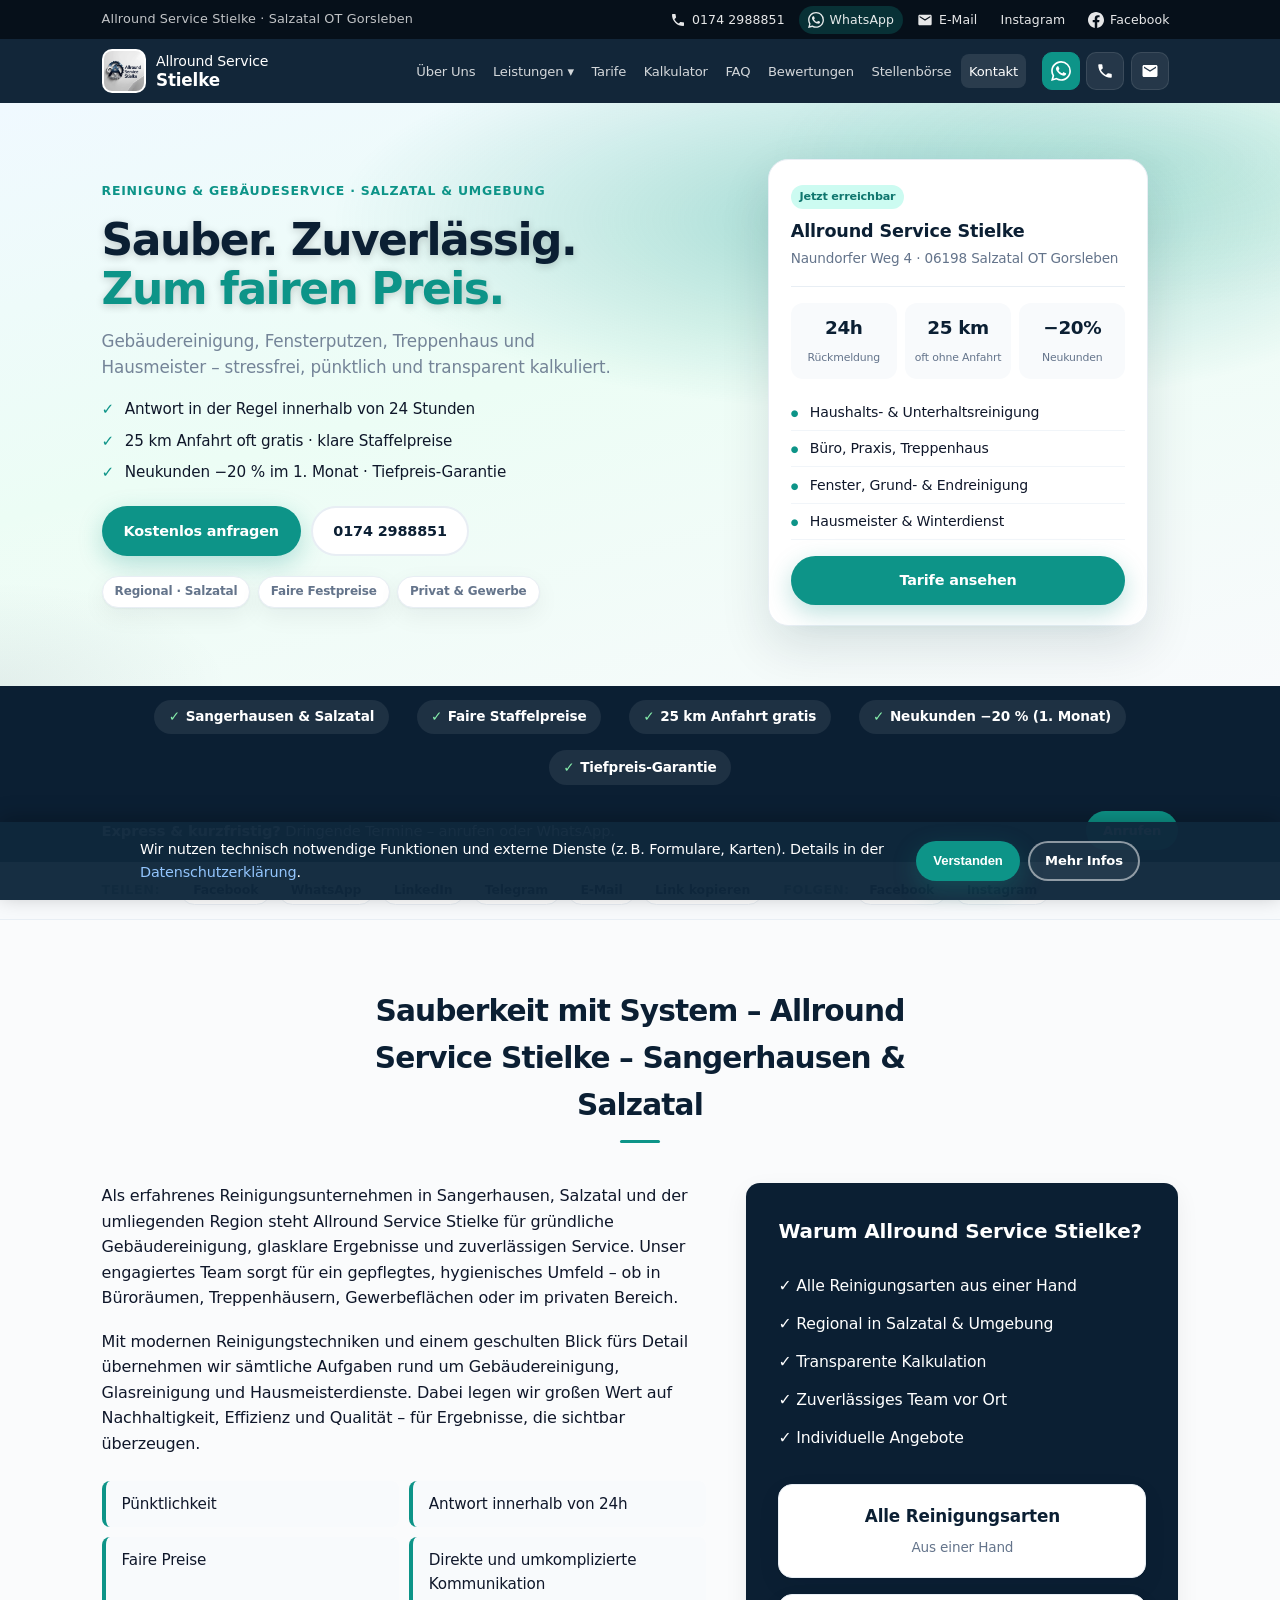
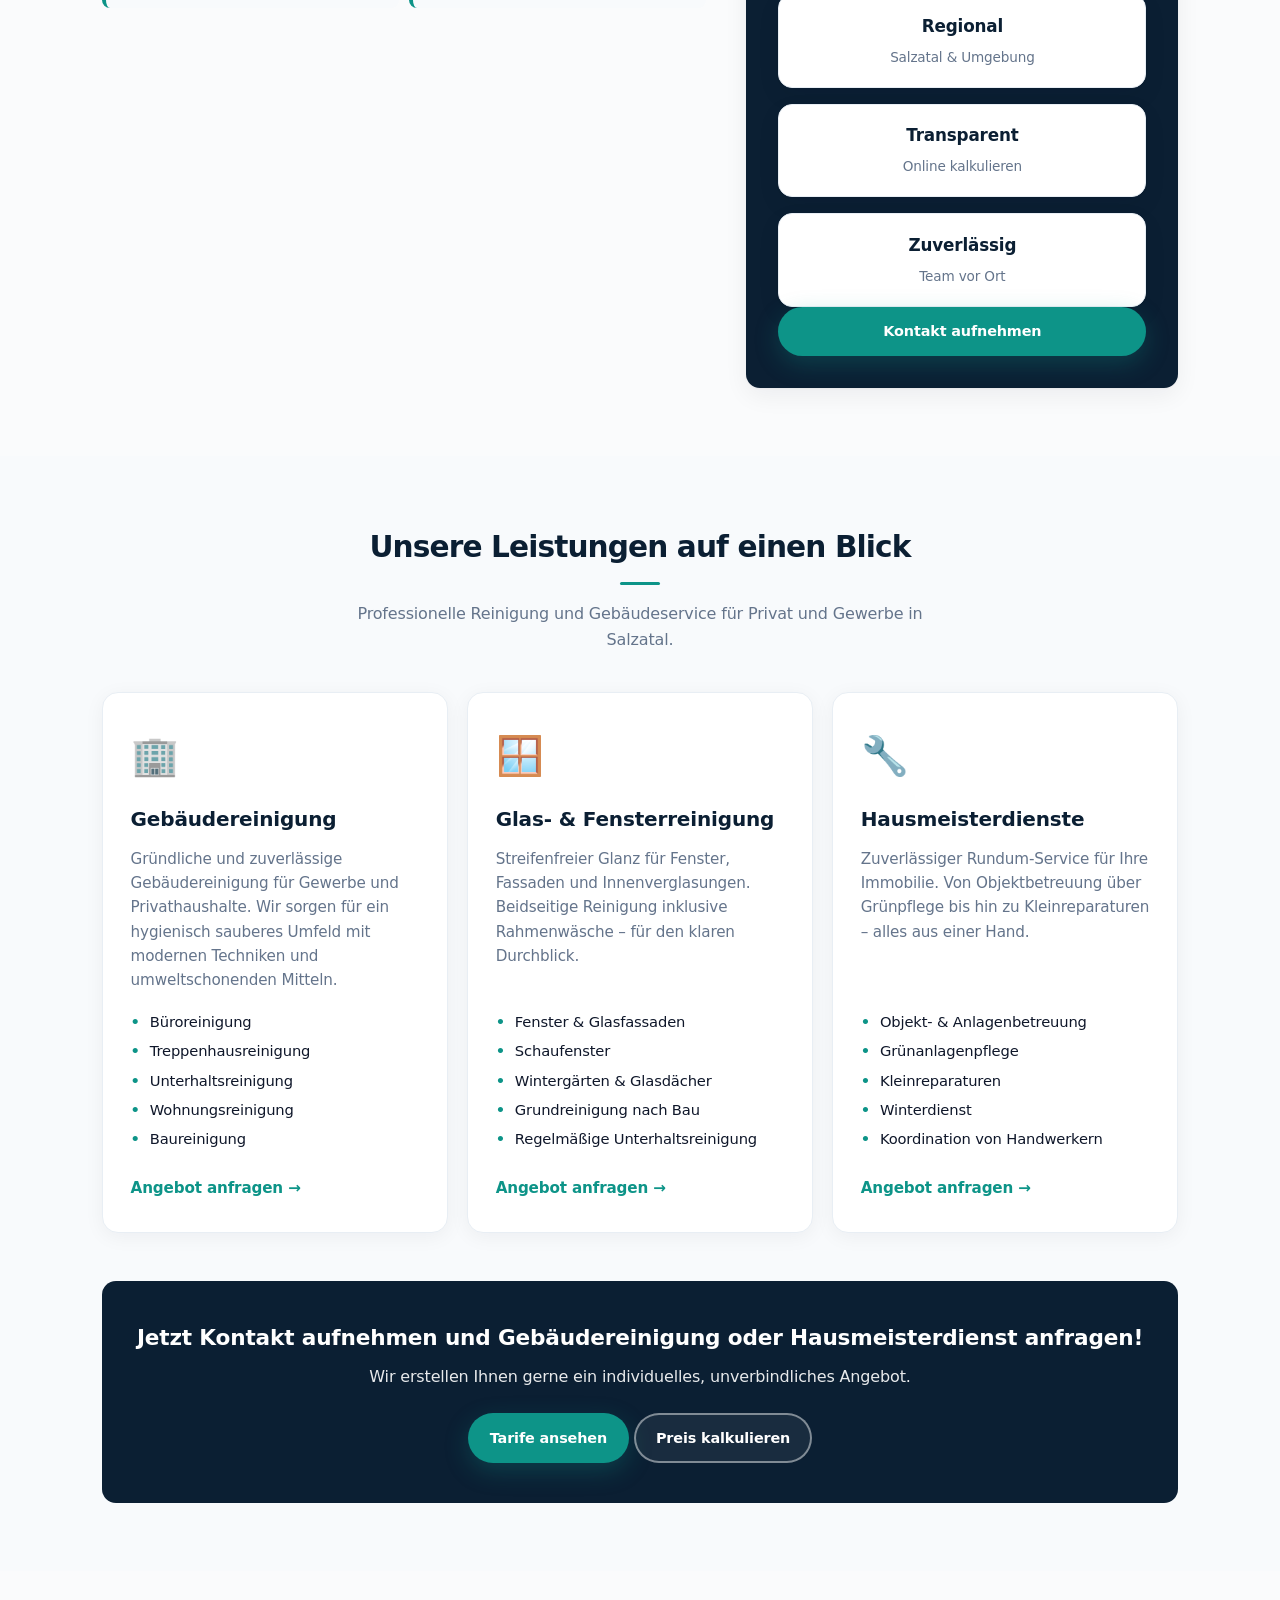
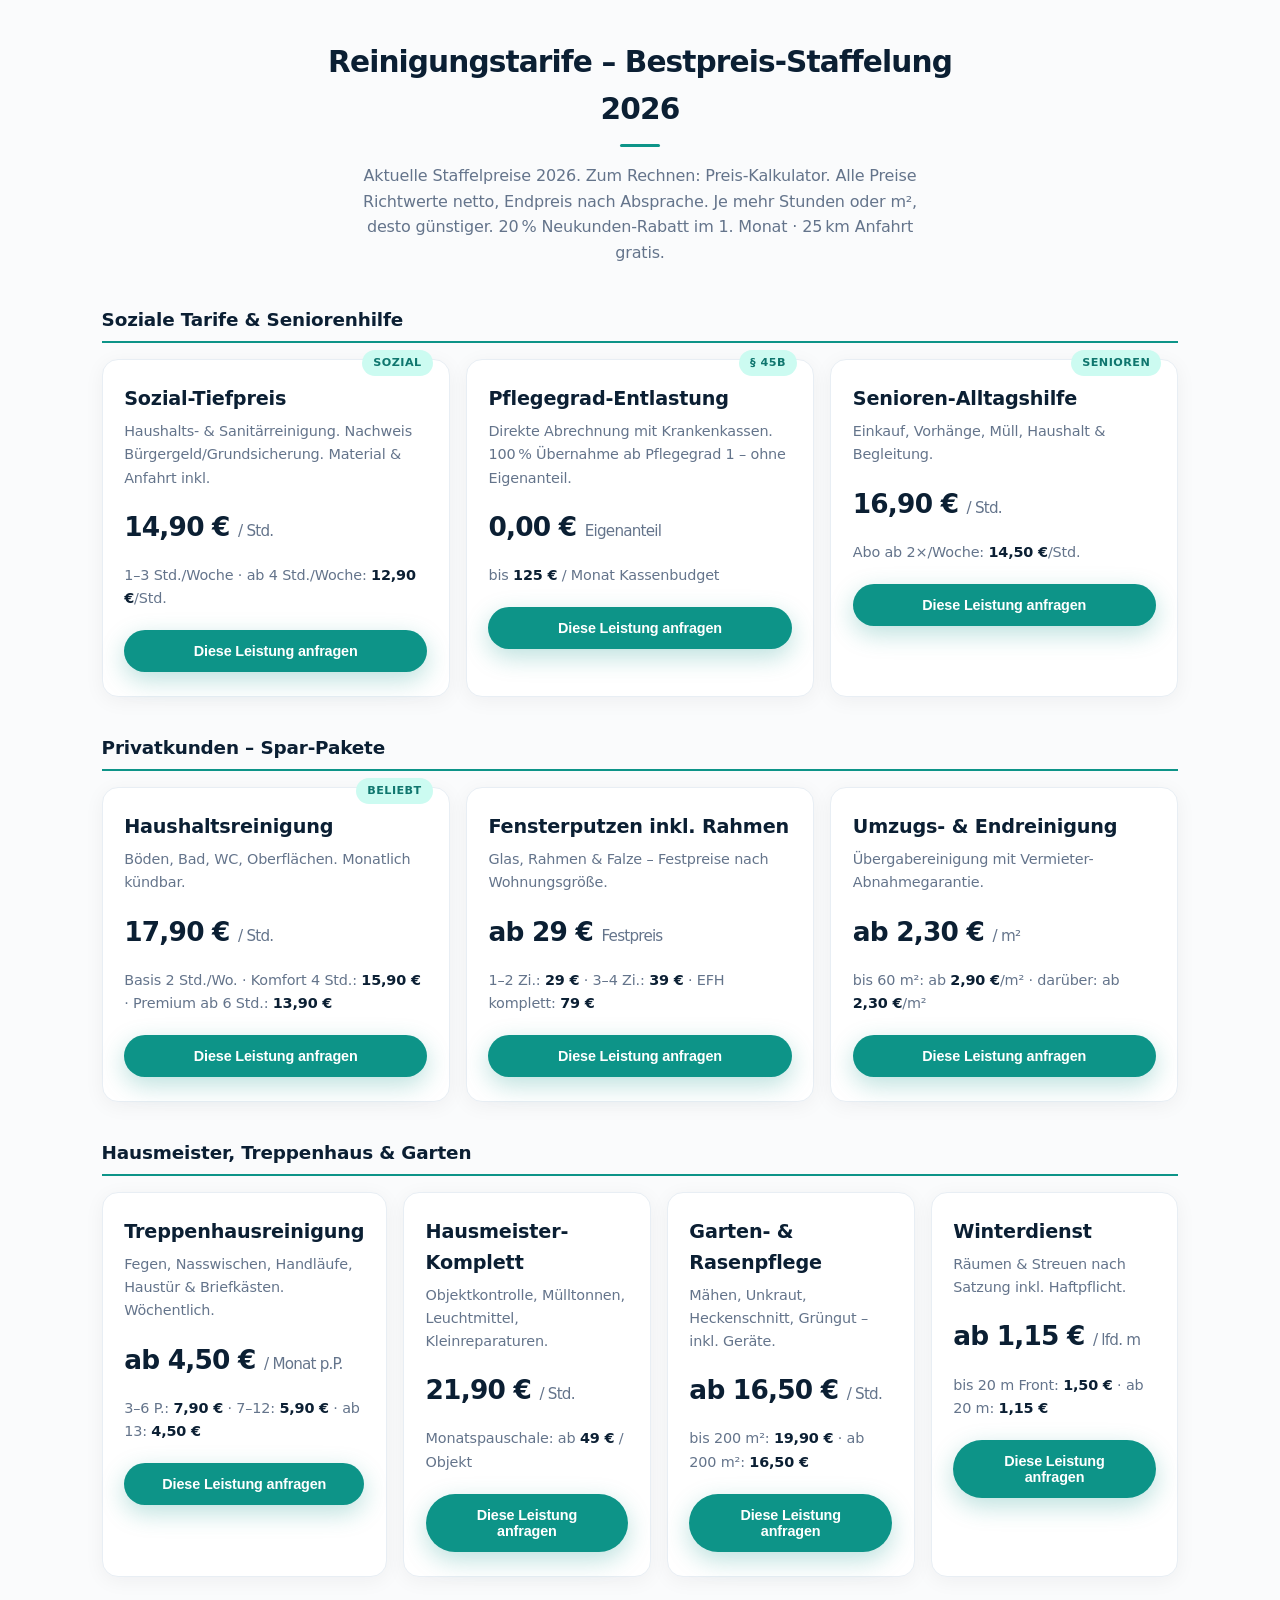
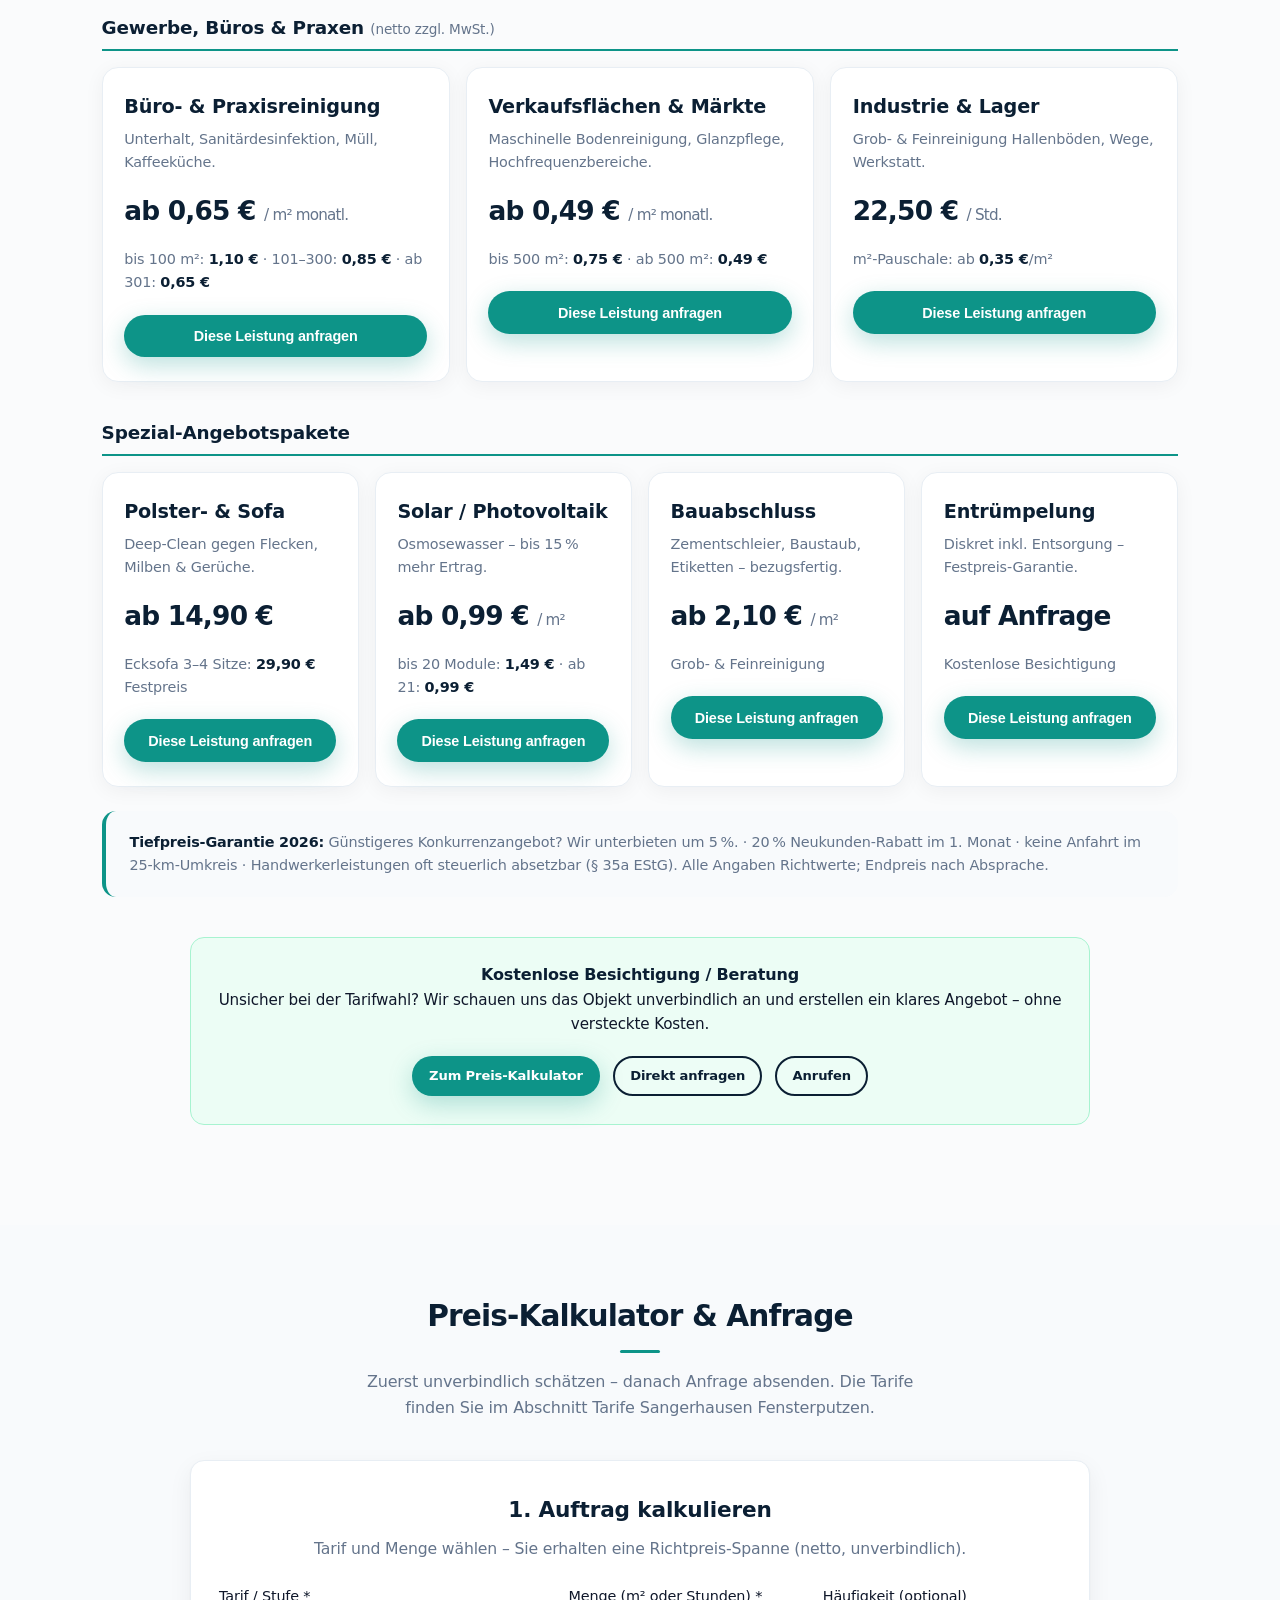
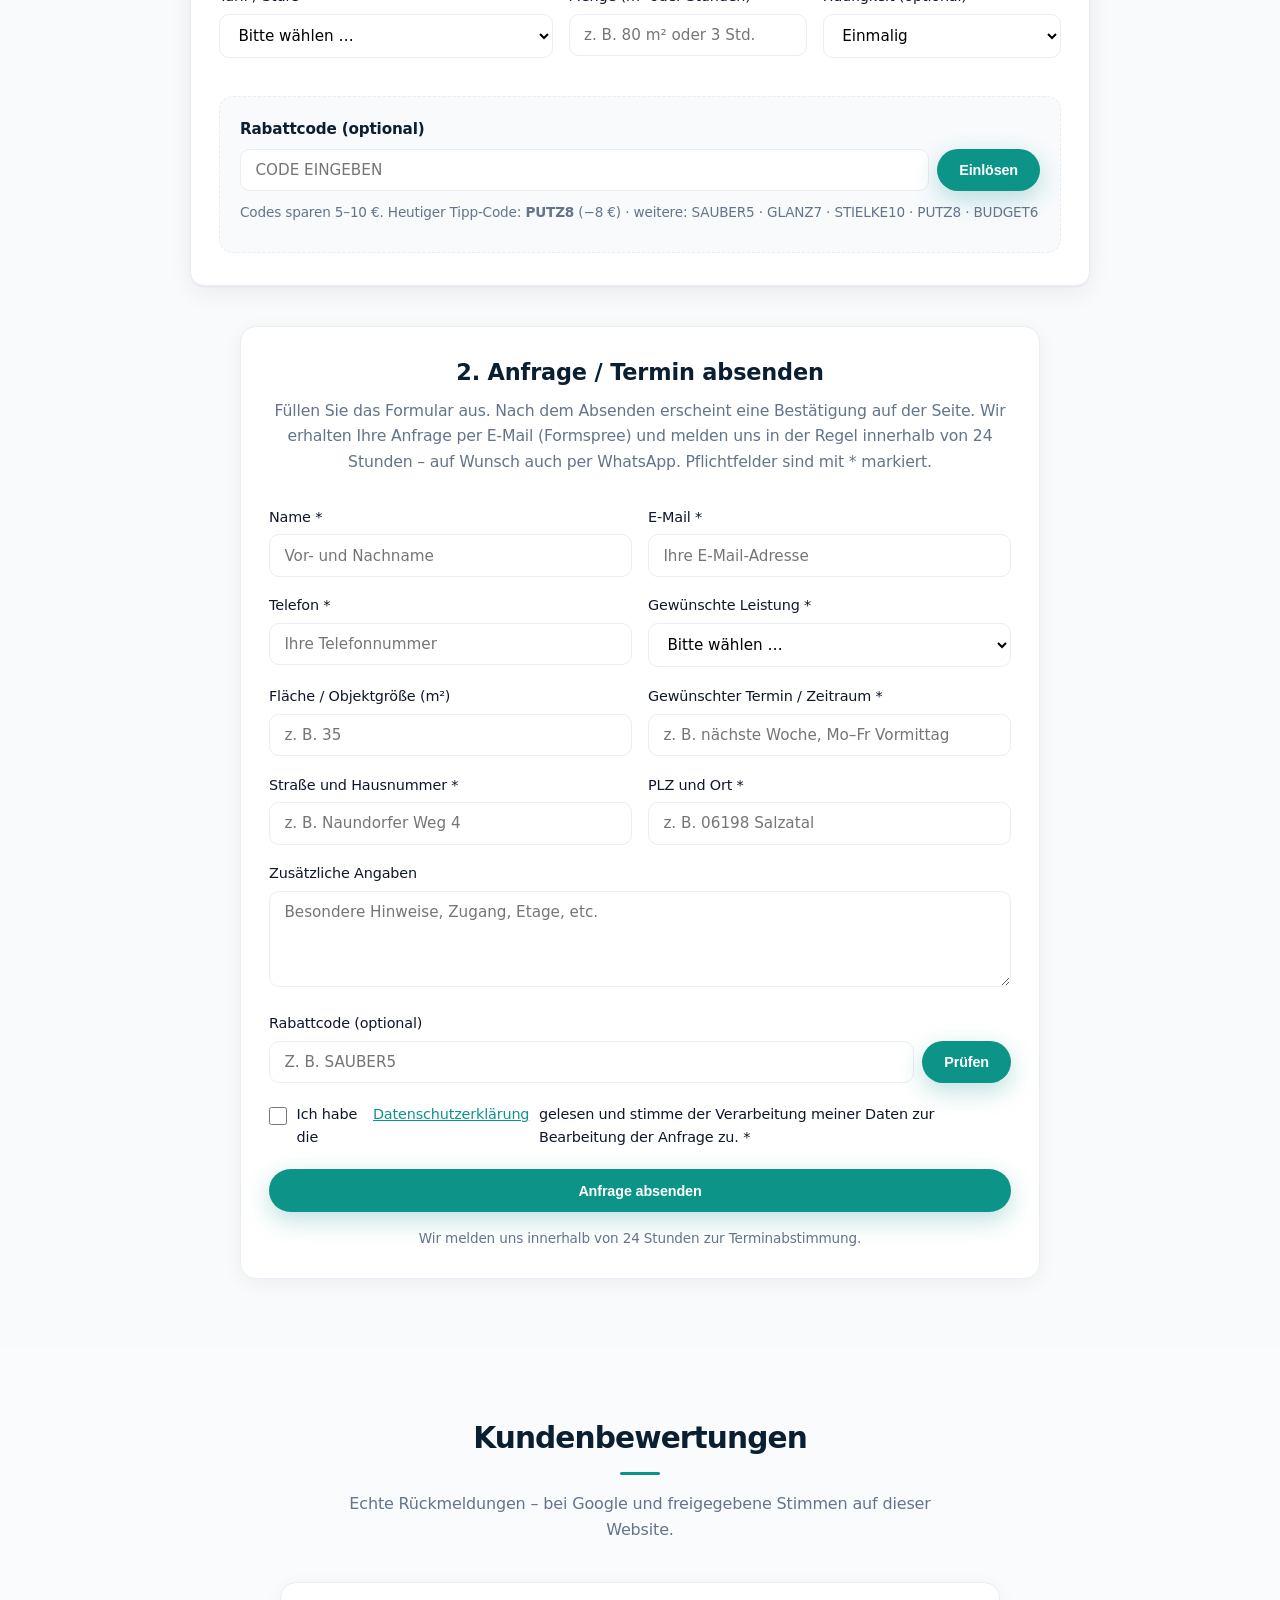
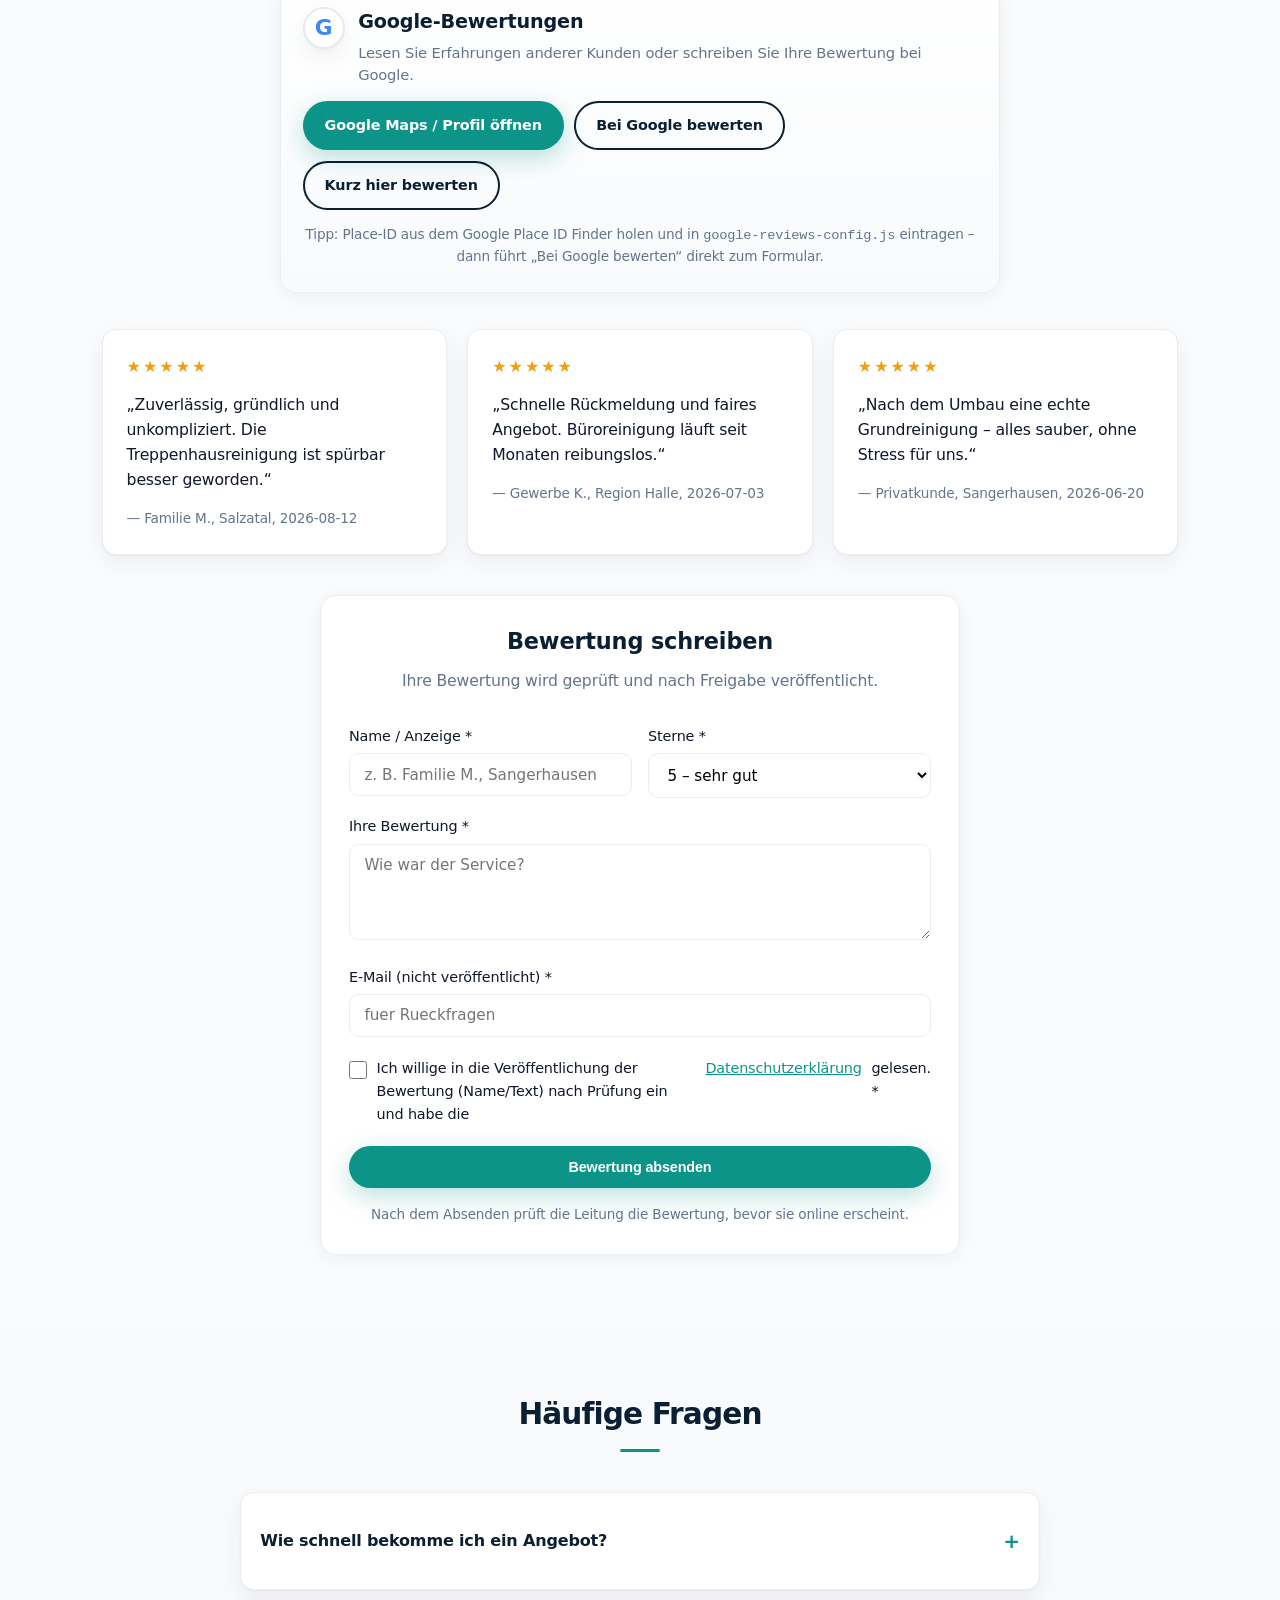
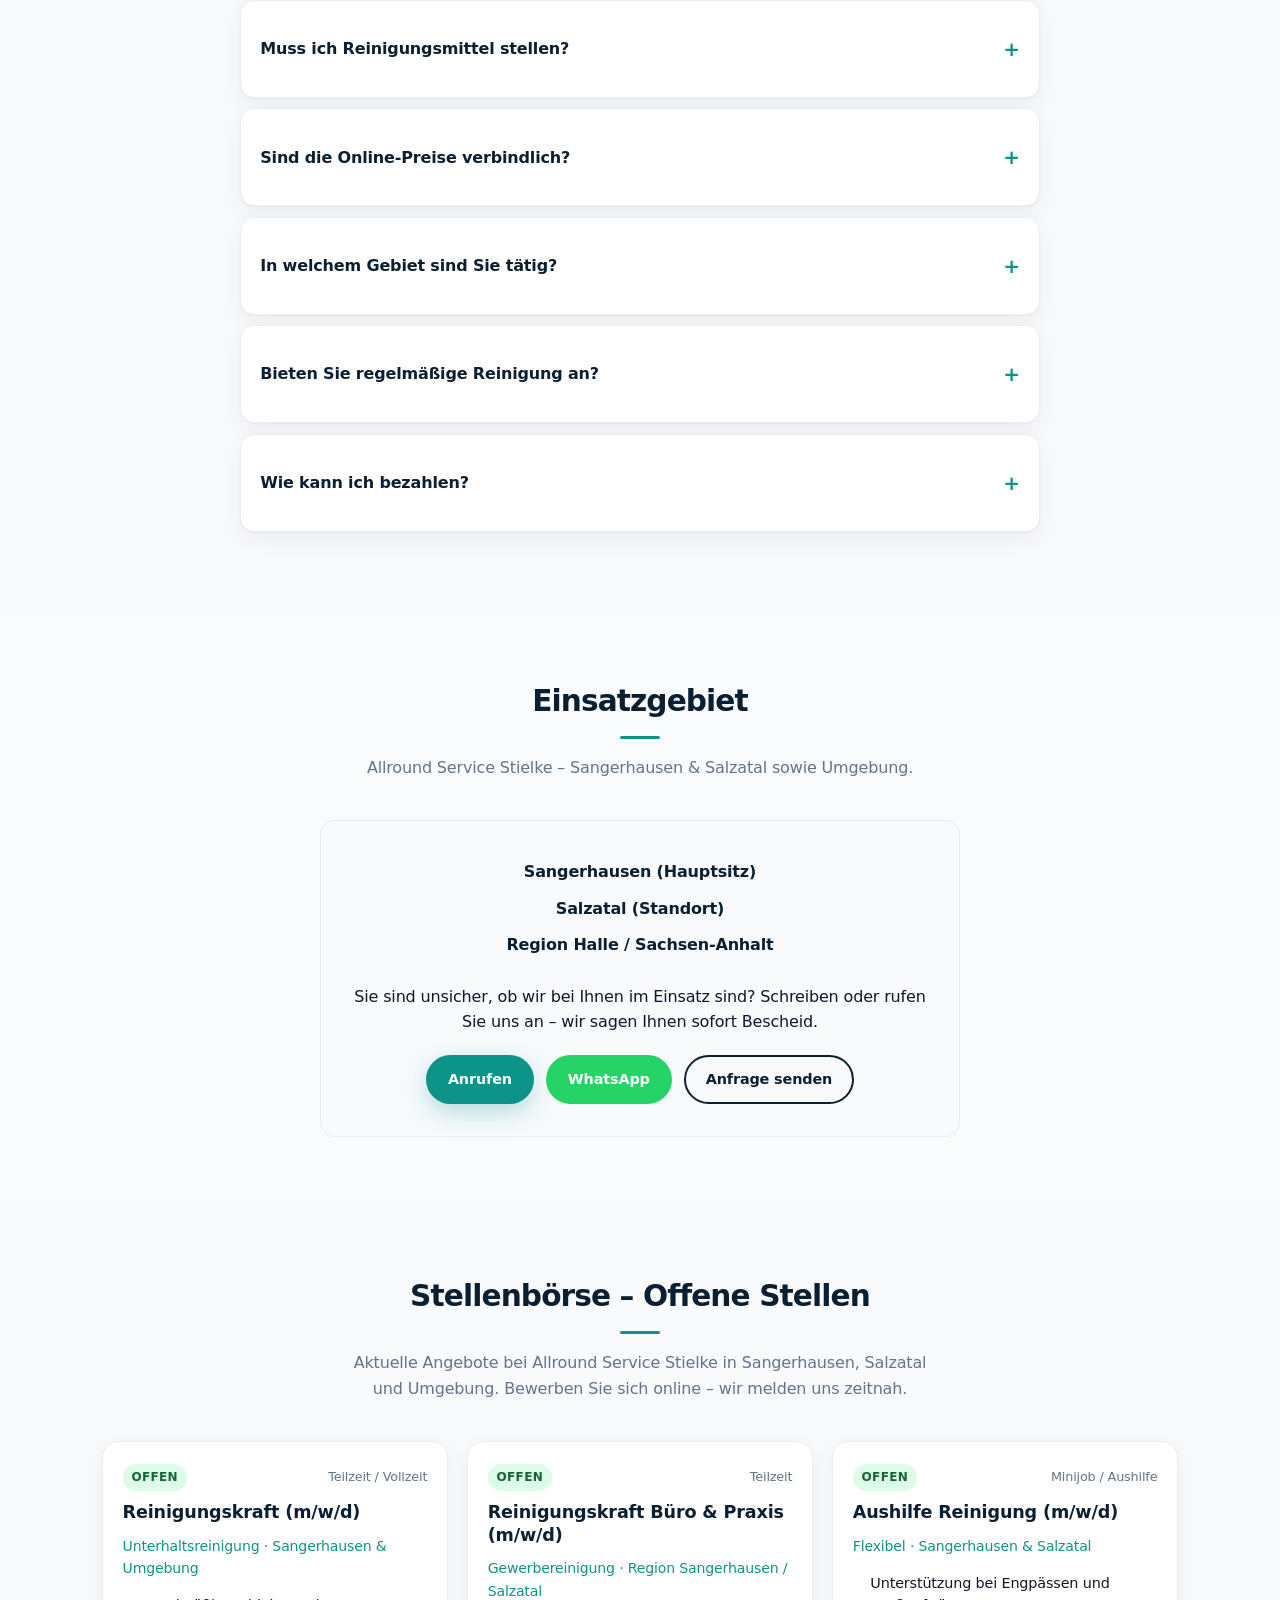
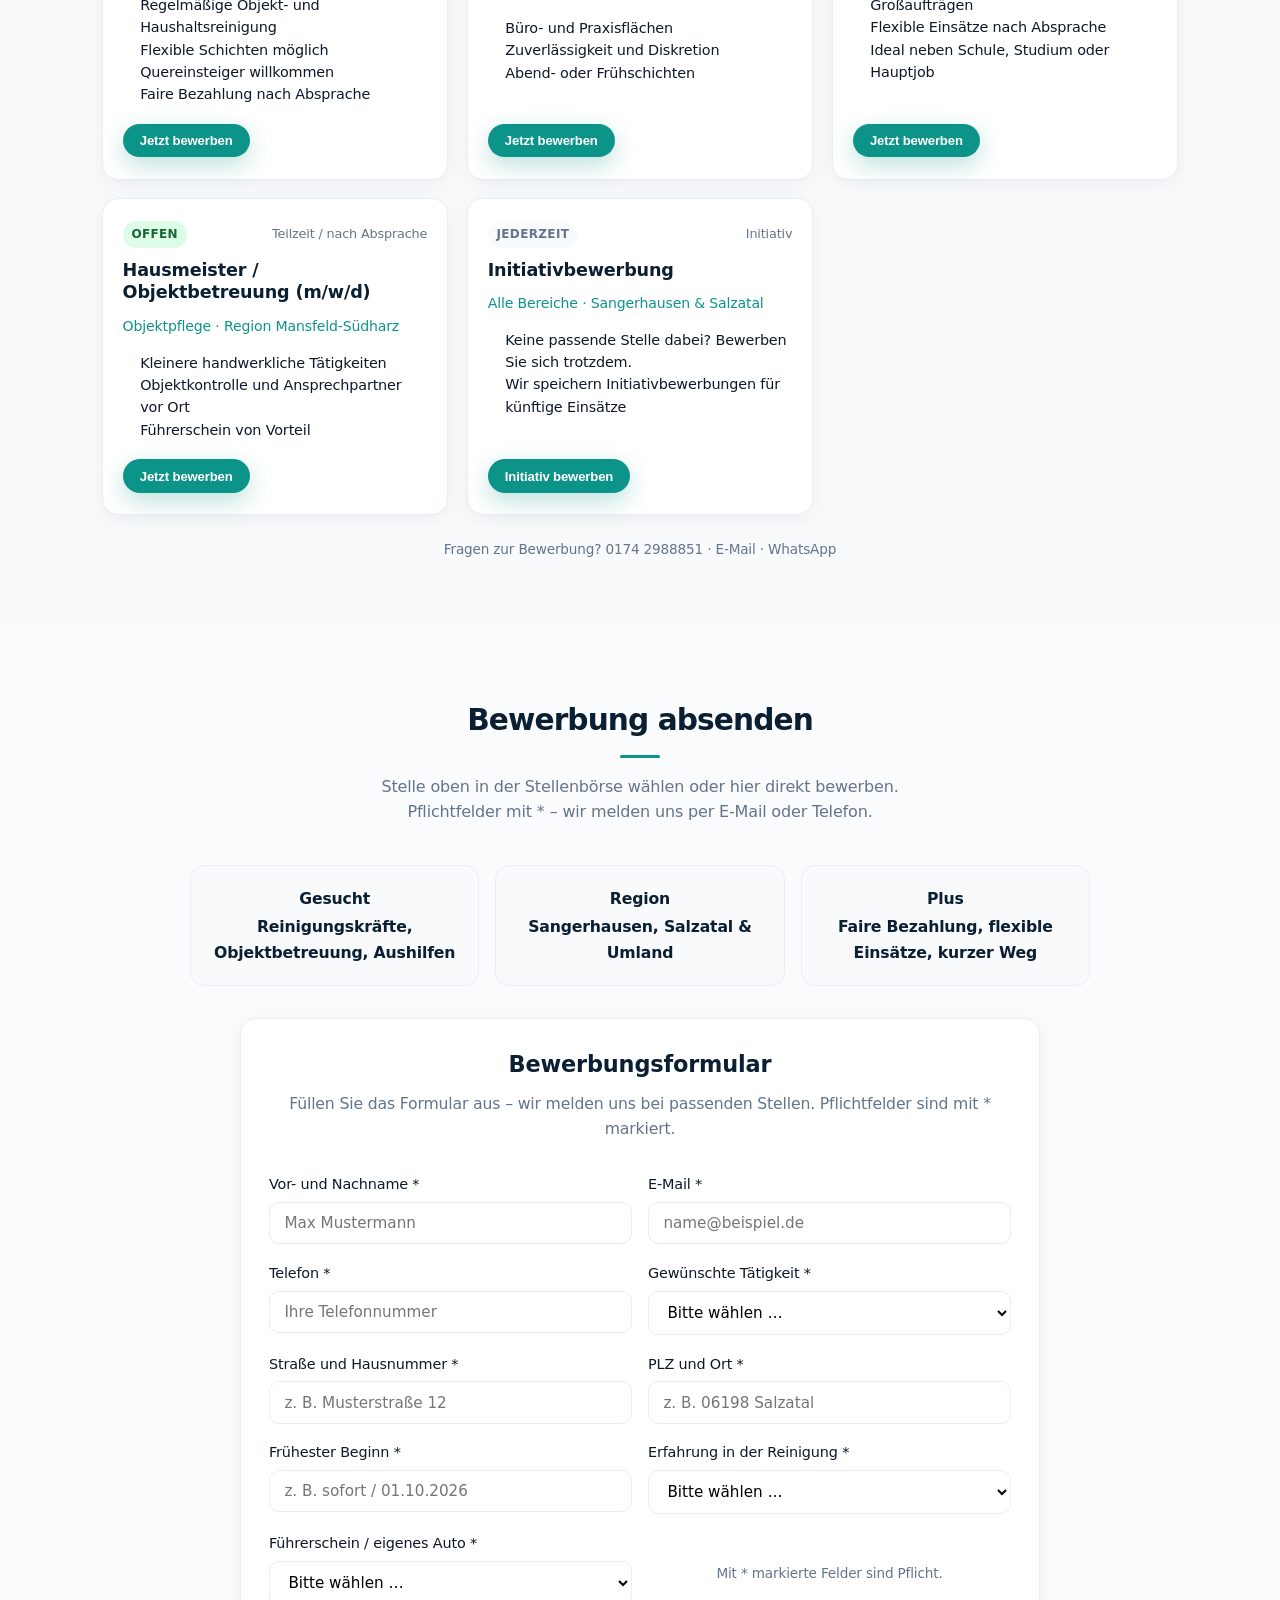
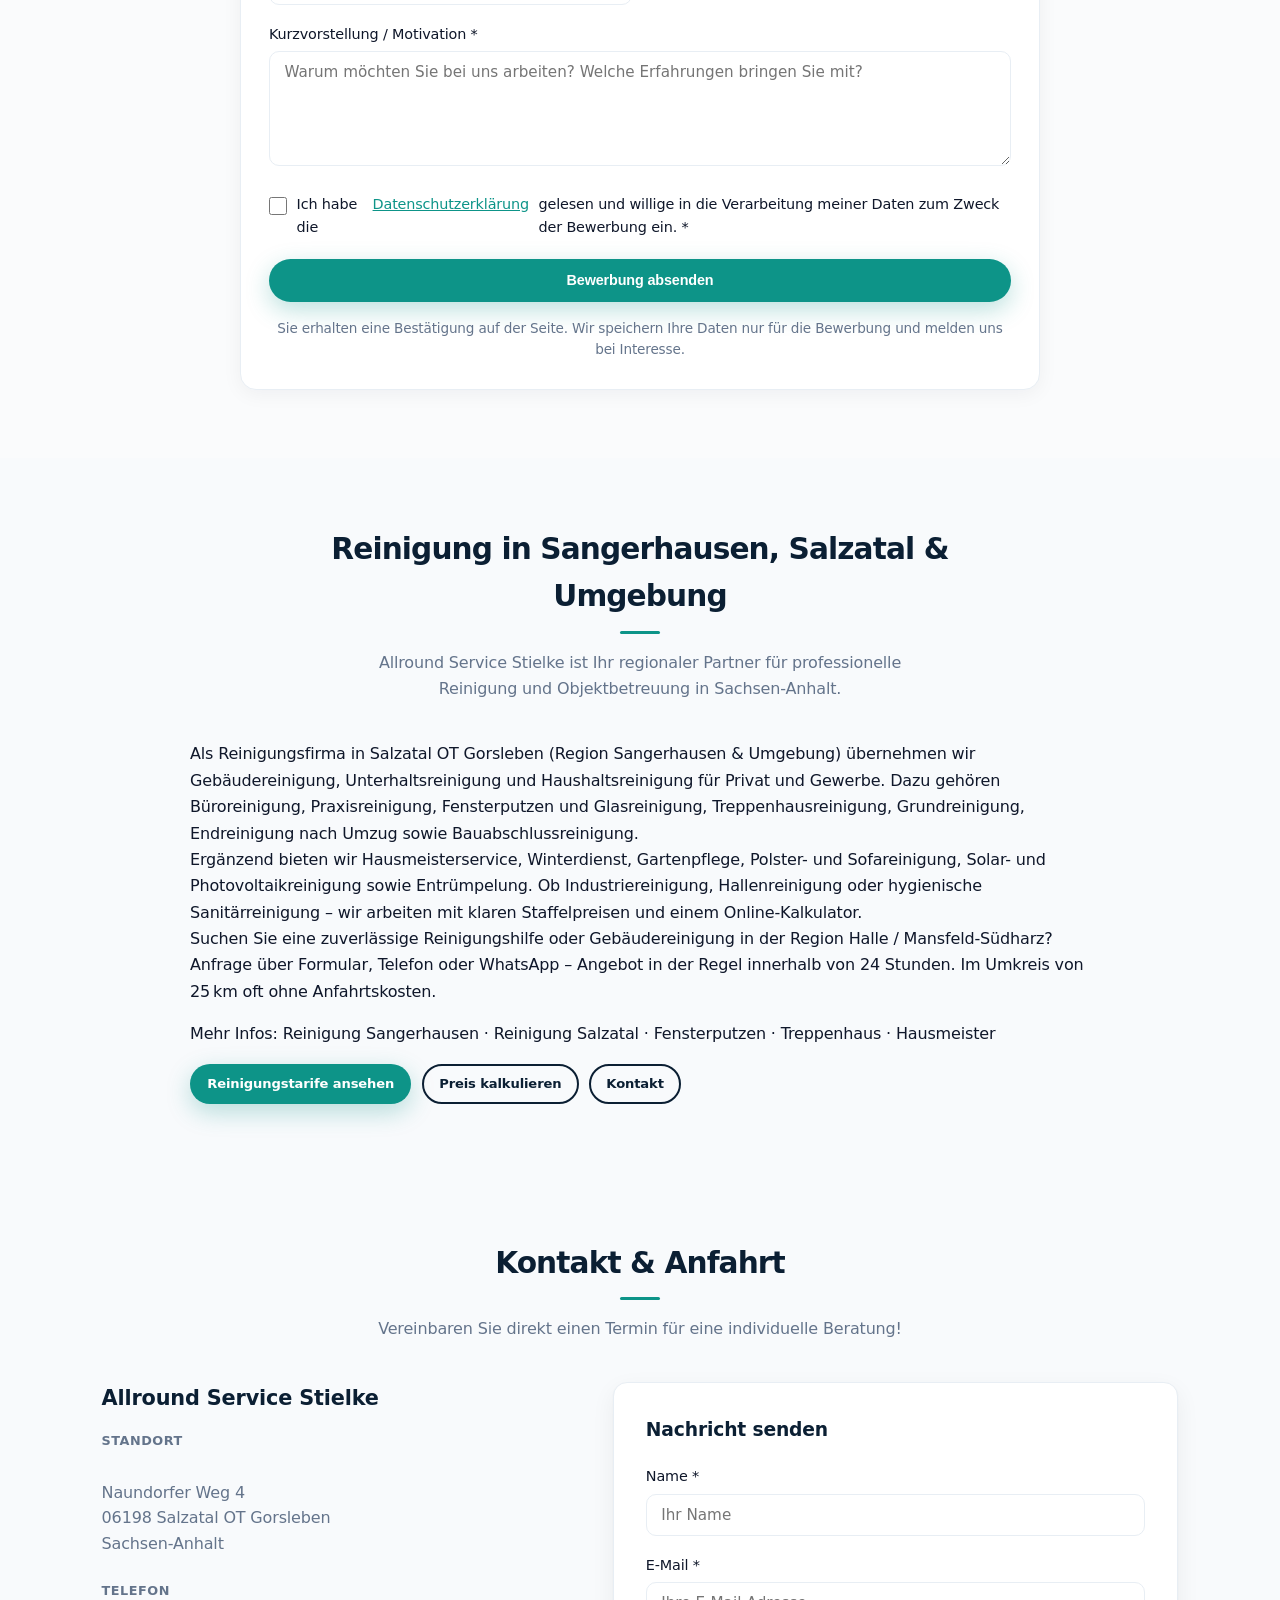
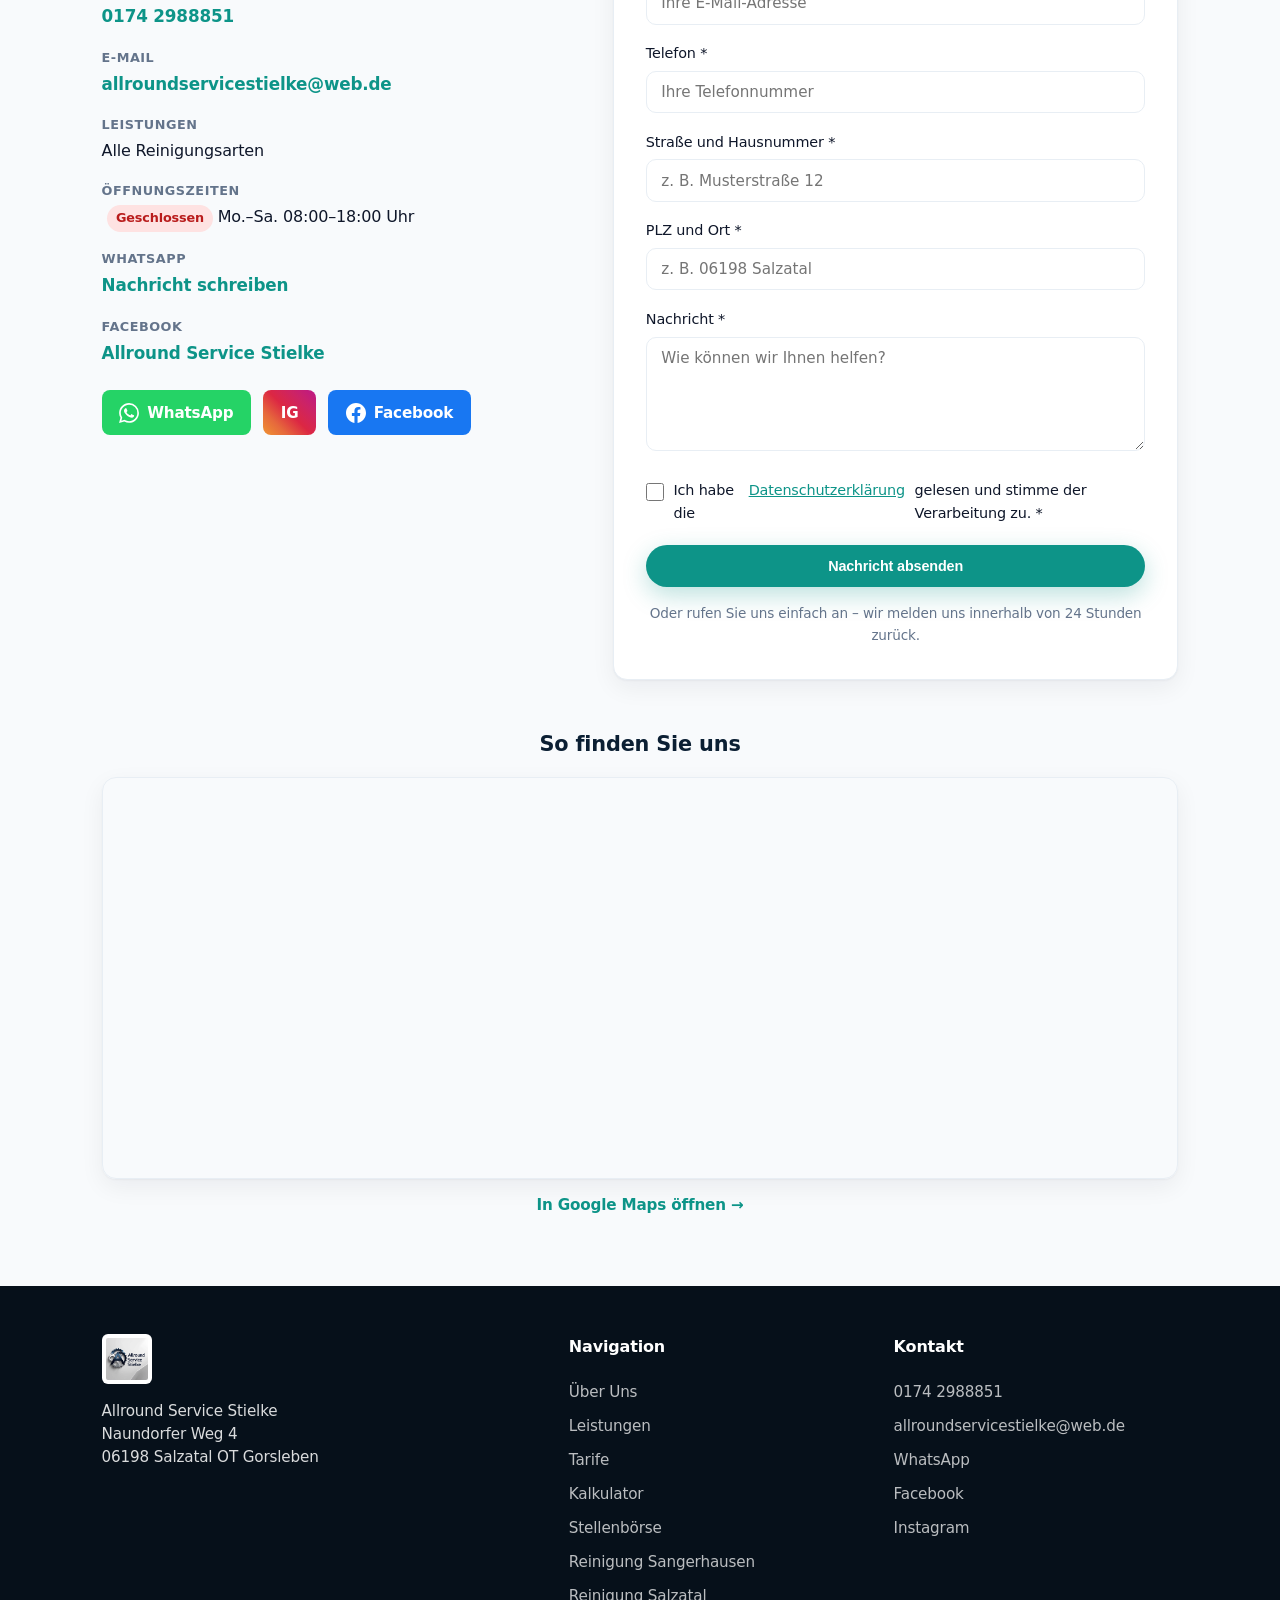
==== commit 58925ed2: "Add files via upload" ====
--- a/index.html
+++ b/index.html
@@ -296,13 +296,47 @@
   <main id="main-content">
   <!-- Hero -->
   <section class="hero">
-    <div class="hero-overlay"></div>
-    <div class="container hero-content">
-      <h1>Reinigung Sangerhausen &amp; Salzatal – Gebäudereinigung, Fenster, Treppenhaus &amp; Hausmeister</h1>
-      <p class="hero-sub">Sauberkeit mit System – gründlich, zuverlässig und fair.</p>
-      <div class="hero-buttons">
-        <a href="#kontakt" class="btn btn-primary">Jetzt Angebot anfordern</a>
-        <a href="tel:+491742988851" class="btn btn-outline">0174 2988851</a>
+    <div class="hero-bg"></div>
+    <div class="container hero-grid">
+      <div class="hero-copy">
+        <p class="hero-kicker">Reinigung &amp; Gebäudeservice · Salzatal &amp; Umgebung</p>
+        <h1>Sauber. Zuverlässig.<br><span class="hero-accent">Zum fairen Preis.</span></h1>
+        <p class="hero-sub">Gebäudereinigung, Fensterputzen, Treppenhaus und Hausmeister – stressfrei, pünktlich und transparent kalkuliert.</p>
+        <ul class="hero-checks">
+          <li>Antwort in der Regel innerhalb von 24 Stunden</li>
+          <li>25 km Anfahrt oft gratis · klare Staffelpreise</li>
+          <li>Neukunden −20 % im 1. Monat · Tiefpreis-Garantie</li>
+        </ul>
+        <div class="hero-buttons">
+          <a href="#kalkulator" class="btn btn-primary">Kostenlos anfragen</a>
+          <a href="tel:+491742988851" class="btn btn-secondary">0174 2988851</a>
+        </div>
+        <div class="trust-badges">
+          <span class="trust-badge">Regional · Salzatal</span>
+          <span class="trust-badge">Faire Festpreise</span>
+          <span class="trust-badge">Privat &amp; Gewerbe</span>
+        </div>
+      </div>
+      <div class="hero-panel">
+        <div class="hero-card-premium">
+          <div class="hero-card-top">
+            <span class="hero-live">Jetzt erreichbar</span>
+            <strong>Allround Service Stielke</strong>
+            <p>Naundorfer Weg 4 · 06198 Salzatal OT Gorsleben</p>
+          </div>
+          <div class="stat-row">
+            <div class="stat"><b>24h</b><span>Rückmeldung</span></div>
+            <div class="stat"><b>25 km</b><span>oft ohne Anfahrt</span></div>
+            <div class="stat"><b>−20%</b><span>Neukunden</span></div>
+          </div>
+          <ul class="hero-panel-list">
+            <li>Haushalts- &amp; Unterhaltsreinigung</li>
+            <li>Büro, Praxis, Treppenhaus</li>
+            <li>Fenster, Grund- &amp; Endreinigung</li>
+            <li>Hausmeister &amp; Winterdienst</li>
+          </ul>
+          <a href="#tarife" class="btn btn-primary btn-block">Tarife ansehen</a>
+        </div>
       </div>
     </div>
   </section>
@@ -319,18 +353,12 @@
   </div>
 
   <!-- Express / Notdienst Hinweis -->
-  <div class="express-banner">
-    <div class="container express-inner">
-      <div class="express-text">
-        <span class="express-title">Express &amp; kurzfristig?</span>
-        <span>Dringende Reinigung oder kurzfristiger Termin – rufen Sie an oder schreiben Sie per WhatsApp.</span>
-      </div>
-      <div class="express-actions">
-        <a href="tel:+491742988851" class="btn btn-primary btn-sm">Anrufen</a>
-        <a href="https://wa.me/491742988851?text=Hallo%2C%20ich%20brauche%20kurzfristig%20eine%20Reinigung." class="btn btn-outline btn-sm express-wa" target="_blank" rel="noopener">WhatsApp</a>
-        <a href="#buchung" class="btn btn-outline btn-sm" style="color:var(--primary);border-color:var(--primary);">Online anfragen</a>
-      </div>
-    </div>
+  <div class="express-strip">
+    <div class="container express-strip-inner">
+      <span><b>Express &amp; kurzfristig?</b> Dringende Termine – anrufen oder WhatsApp.</span>
+      <a href="tel:+491742988851" class="btn btn-sm btn-primary">Anrufen</a>
+    </div>
+  </div>
   </div>
 
   <!-- Über Uns -->
@@ -381,6 +409,12 @@
             <li>✓ Zuverlässiges Team vor Ort</li>
             <li>✓ Individuelle Angebote</li>
           </ul>
+          <div class="why-grid">
+            <div class="why-item"><b>Alle Reinigungsarten</b><span>Aus einer Hand</span></div>
+            <div class="why-item"><b>Regional</b><span>Salzatal &amp; Umgebung</span></div>
+            <div class="why-item"><b>Transparent</b><span>Online kalkulieren</span></div>
+            <div class="why-item"><b>Zuverlässig</b><span>Team vor Ort</span></div>
+          </div>
           <a href="#kontakt" class="btn btn-primary btn-block">Kontakt aufnehmen</a>
         </div>
       </div>
--- a/styles.css
+++ b/styles.css
@@ -2563,3 +2563,306 @@
   opacity: 0 !important;
   pointer-events: none !important;
 }
+
+/* ===== PREMIUM LOOK (Ad-Style) ===== */
+:root {
+  --primary: #0b1f33;
+  --primary-dark: #06101a;
+  --accent: #0d9488;
+  --accent-hover: #0f766e;
+  --max: 1120px;
+}
+
+body {
+  font-family: "Segoe UI", system-ui, -apple-system, Roboto, Helvetica, Arial, sans-serif;
+  background: #fafbfc;
+}
+
+.header {
+  background: rgba(11, 31, 51, 0.97);
+  backdrop-filter: blur(14px);
+  box-shadow: 0 1px 0 rgba(255,255,255,0.06);
+}
+
+/* Hero – light, premium, two-column */
+.hero {
+  position: relative;
+  min-height: auto;
+  padding: 0;
+  background: linear-gradient(165deg, #f0f9ff 0%, #ecfdf5 45%, #f8fafc 100%);
+  overflow: hidden;
+}
+.hero-bg {
+  position: absolute;
+  inset: 0;
+  background:
+    radial-gradient(ellipse 60% 50% at 90% 10%, rgba(13,148,136,0.12), transparent 50%),
+    radial-gradient(ellipse 40% 40% at 0% 100%, rgba(11,31,51,0.06), transparent 45%);
+  pointer-events: none;
+}
+.hero-overlay { display: none; }
+.hero-grid {
+  position: relative;
+  z-index: 1;
+  display: grid;
+  grid-template-columns: 1.15fr 0.85fr;
+  gap: 2.5rem;
+  align-items: center;
+  padding: 3.5rem 1.35rem 3.75rem;
+}
+.hero-copy { max-width: 36rem; }
+.hero-kicker {
+  display: inline-block;
+  font-size: 0.78rem;
+  font-weight: 700;
+  letter-spacing: 0.06em;
+  text-transform: uppercase;
+  color: var(--accent);
+  margin-bottom: 0.85rem;
+}
+.hero h1 {
+  color: var(--primary);
+  font-size: clamp(1.85rem, 4.2vw, 2.75rem);
+  font-weight: 800;
+  letter-spacing: -0.035em;
+  line-height: 1.12;
+  margin-bottom: 0.9rem;
+}
+.hero-accent { color: var(--accent); }
+.hero-sub {
+  color: var(--text-light);
+  font-size: 1.05rem;
+  line-height: 1.55;
+  margin-bottom: 1.1rem;
+  max-width: 32em;
+}
+.hero-checks {
+  list-style: none;
+  margin: 0 0 1.35rem;
+  padding: 0;
+}
+.hero-checks li {
+  position: relative;
+  padding-left: 1.45rem;
+  margin-bottom: 0.45rem;
+  font-size: 0.95rem;
+  color: var(--text);
+  font-weight: 500;
+}
+.hero-checks li::before {
+  content: "✓";
+  position: absolute;
+  left: 0;
+  color: var(--accent);
+  font-weight: 800;
+}
+.hero-buttons {
+  display: flex;
+  flex-wrap: wrap;
+  gap: 0.65rem;
+  margin-bottom: 1.25rem;
+}
+.btn-secondary {
+  background: #fff;
+  color: var(--primary);
+  border: 2px solid var(--border);
+  border-radius: 999px;
+  padding: 0.7rem 1.25rem;
+  font-weight: 650;
+  font-size: 0.9rem;
+  display: inline-flex;
+  align-items: center;
+  transition: var(--transition);
+}
+.btn-secondary:hover {
+  border-color: var(--accent);
+  color: var(--accent);
+}
+.trust-badges {
+  display: flex;
+  flex-wrap: wrap;
+  gap: 0.45rem;
+}
+.trust-badge {
+  background: #fff;
+  border: 1px solid var(--border);
+  border-radius: 999px;
+  padding: 0.35rem 0.75rem;
+  font-size: 0.75rem;
+  font-weight: 650;
+  color: var(--text-light);
+  box-shadow: var(--shadow);
+}
+
+/* Premium side card */
+.hero-panel { display: flex; justify-content: center; }
+.hero-card-premium {
+  width: 100%;
+  max-width: 380px;
+  background: #fff;
+  border-radius: 20px;
+  border: 1px solid var(--border);
+  box-shadow: 0 20px 50px rgba(11, 31, 51, 0.12);
+  padding: 1.35rem 1.35rem 1.25rem;
+}
+.hero-card-top {
+  margin-bottom: 1rem;
+  padding-bottom: 1rem;
+  border-bottom: 1px solid var(--border);
+}
+.hero-live {
+  display: inline-block;
+  font-size: 0.7rem;
+  font-weight: 700;
+  color: #0f766e;
+  background: #ccfbf1;
+  border-radius: 999px;
+  padding: 0.2rem 0.55rem;
+  margin-bottom: 0.5rem;
+}
+.hero-card-top strong {
+  display: block;
+  font-size: 1.1rem;
+  color: var(--primary);
+  margin-bottom: 0.2rem;
+}
+.hero-card-top p {
+  font-size: 0.85rem;
+  color: var(--text-light);
+  margin: 0;
+}
+.stat-row {
+  display: grid;
+  grid-template-columns: repeat(3, 1fr);
+  gap: 0.5rem;
+  margin-bottom: 1rem;
+}
+.stat {
+  text-align: center;
+  background: #f8fafc;
+  border-radius: 12px;
+  padding: 0.65rem 0.35rem;
+}
+.stat b {
+  display: block;
+  font-size: 1.15rem;
+  color: var(--primary);
+  letter-spacing: -0.02em;
+}
+.stat span {
+  font-size: 0.68rem;
+  color: var(--text-light);
+  line-height: 1.2;
+}
+.hero-panel-list {
+  list-style: none;
+  margin: 0 0 1rem;
+  padding: 0;
+}
+.hero-panel-list li {
+  font-size: 0.88rem;
+  padding: 0.4rem 0;
+  border-bottom: 1px solid #f1f5f9;
+  color: var(--text);
+  padding-left: 1.2rem;
+  position: relative;
+}
+.hero-panel-list li::before {
+  content: "●";
+  position: absolute;
+  left: 0;
+  color: var(--accent);
+  font-size: 0.55rem;
+  top: 0.7rem;
+}
+
+.express-strip {
+  background: var(--primary);
+  color: #fff;
+  padding: 0.75rem 0;
+}
+.express-strip-inner {
+  display: flex;
+  flex-wrap: wrap;
+  align-items: center;
+  justify-content: space-between;
+  gap: 0.75rem;
+  font-size: 0.92rem;
+}
+.express-strip .btn-primary {
+  background: var(--accent);
+  box-shadow: none;
+}
+
+/* Sections polish */
+.section { padding: 4.25rem 0; }
+.section-header h2 {
+  font-weight: 800;
+  letter-spacing: -0.03em;
+}
+.service-card, .price-card, .job-card, .booking-box, .google-reviews-box {
+  border-radius: 16px;
+  border: 1px solid var(--border);
+  box-shadow: 0 4px 20px rgba(15, 23, 42, 0.05);
+}
+.service-card:hover, .price-card:hover {
+  transform: translateY(-4px);
+  box-shadow: 0 16px 40px rgba(15, 23, 42, 0.1);
+  border-color: #b2f5ea;
+}
+.price-amount {
+  font-weight: 800;
+  letter-spacing: -0.03em;
+}
+.btn-primary {
+  background: var(--accent);
+  border-radius: 999px;
+  font-weight: 700;
+  box-shadow: 0 8px 24px rgba(13, 148, 136, 0.28);
+}
+.btn-primary:hover {
+  background: var(--accent-hover);
+  transform: translateY(-1px);
+}
+
+/* Trust strip under services */
+.why-grid {
+  display: grid;
+  grid-template-columns: repeat(auto-fit, minmax(200px, 1fr));
+  gap: 1rem;
+  margin-top: 1.5rem;
+}
+.why-item {
+  background: #fff;
+  border: 1px solid var(--border);
+  border-radius: 14px;
+  padding: 1.1rem 1rem;
+  text-align: center;
+  box-shadow: var(--shadow);
+}
+.why-item b {
+  display: block;
+  color: var(--primary);
+  font-size: 1.05rem;
+  margin-bottom: 0.25rem;
+}
+.why-item span {
+  font-size: 0.85rem;
+  color: var(--text-light);
+}
+
+@media (max-width: 900px) {
+  .hero-grid {
+    grid-template-columns: 1fr;
+    padding: 2.5rem 1.25rem 2.75rem;
+    gap: 1.75rem;
+  }
+  .hero-panel { order: -1; }
+  .hero-card-premium { max-width: 100%; }
+}
+@media (max-width: 600px) {
+  .stat-row { gap: 0.35rem; }
+  .stat b { font-size: 1rem; }
+  .hero-buttons { flex-direction: column; }
+  .hero-buttons .btn, .hero-buttons .btn-secondary { width: 100%; justify-content: center; }
+}
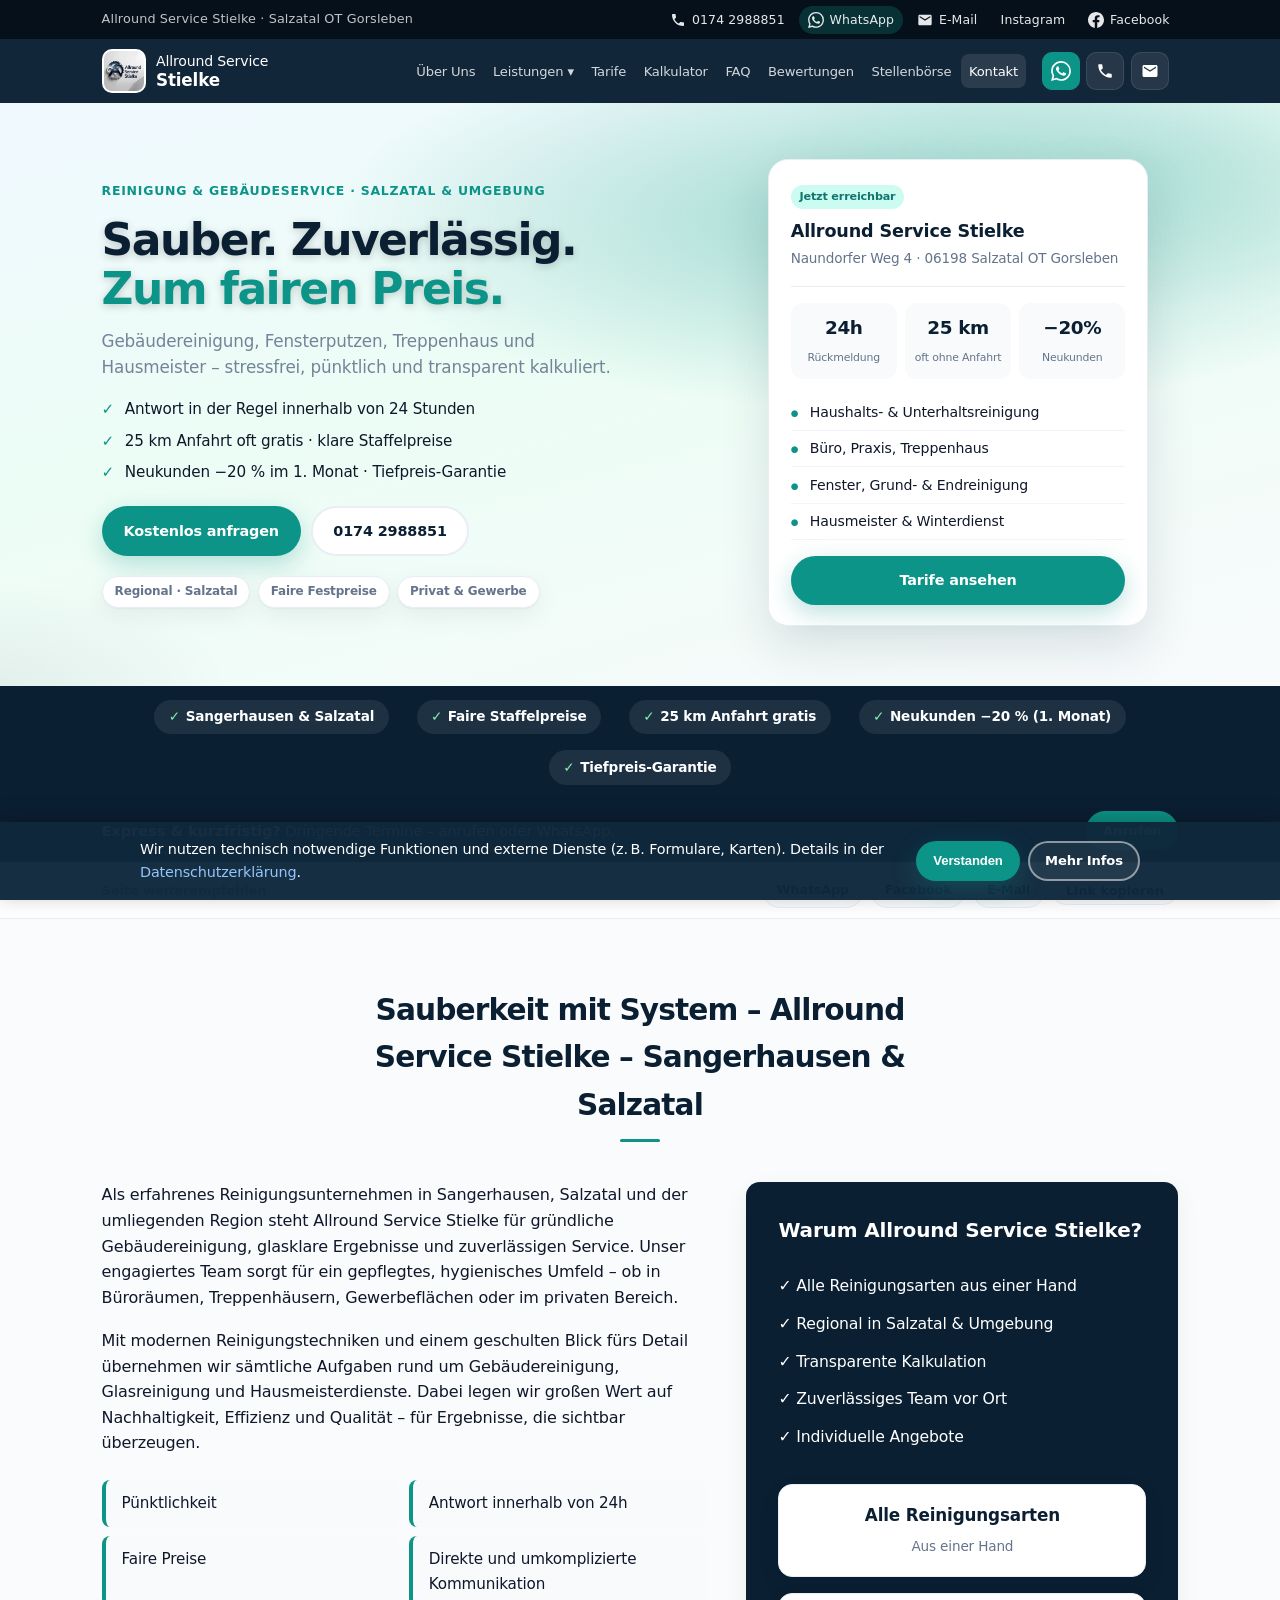
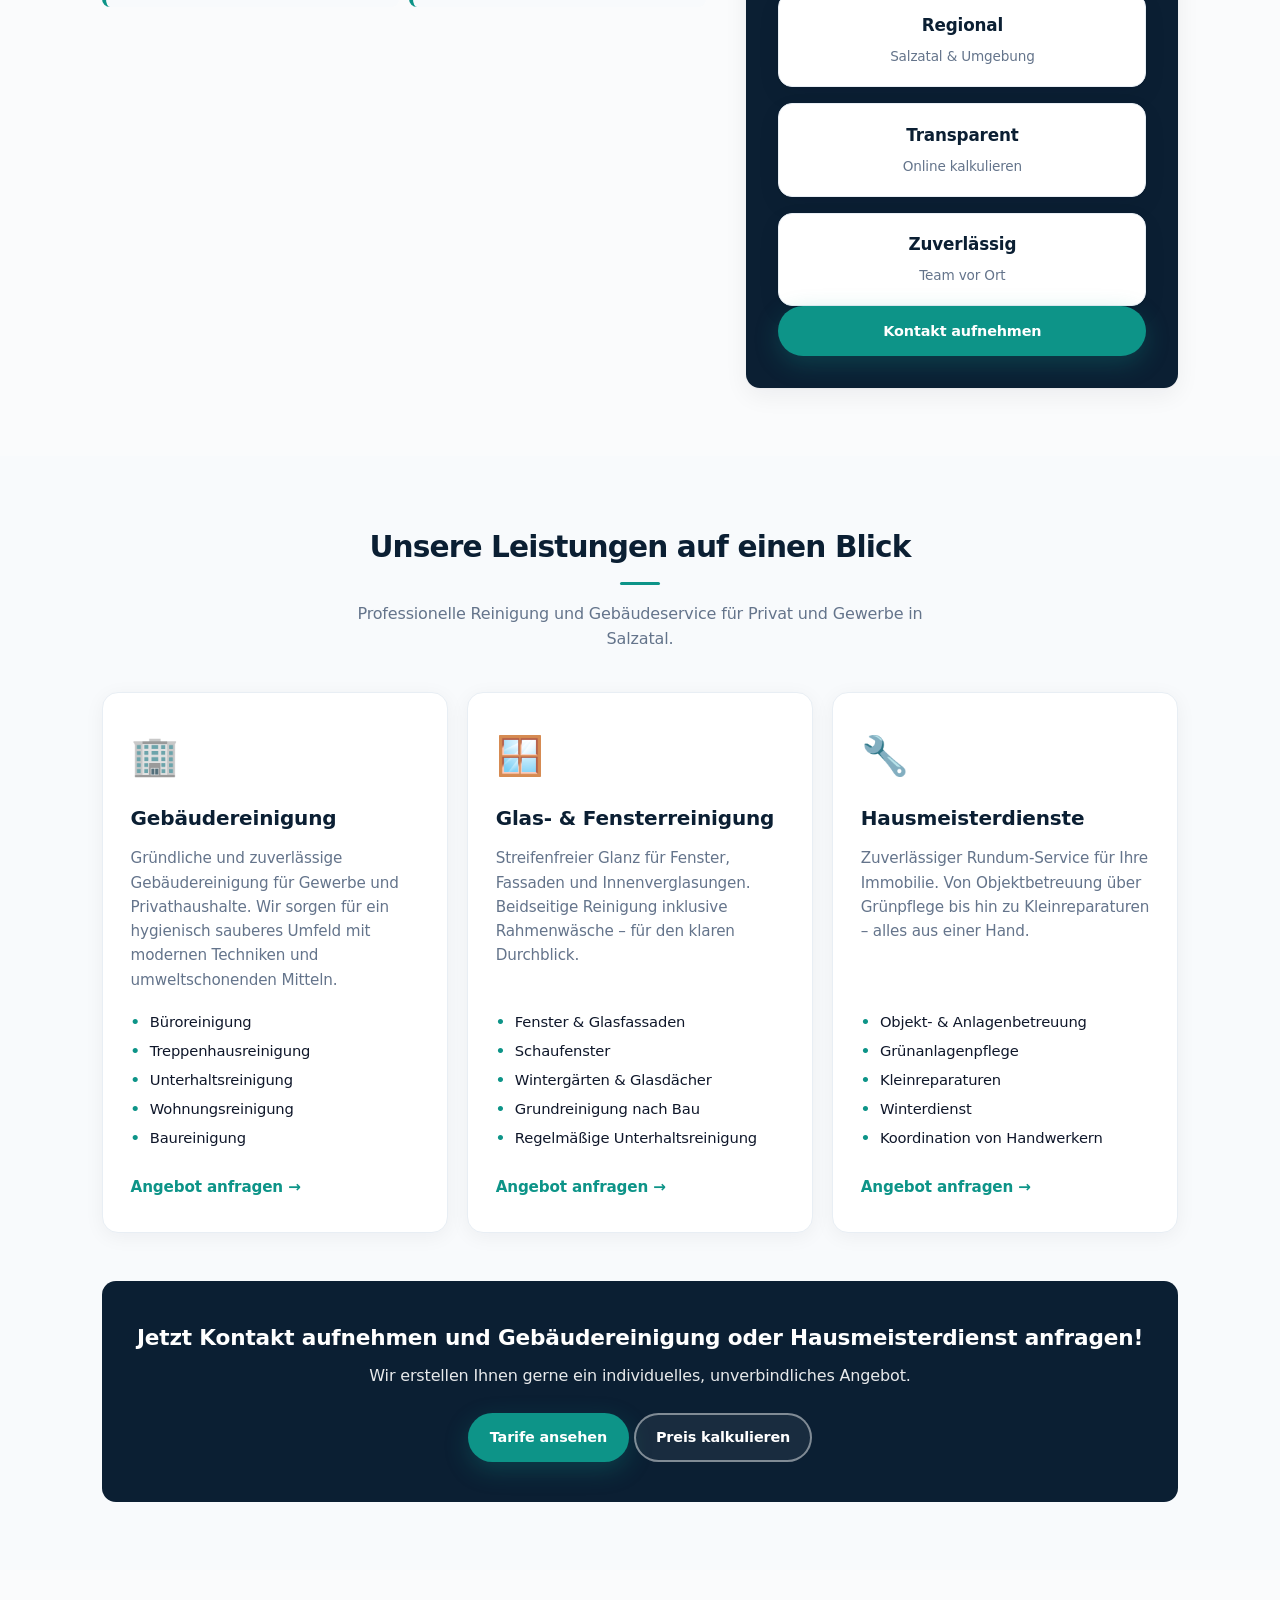
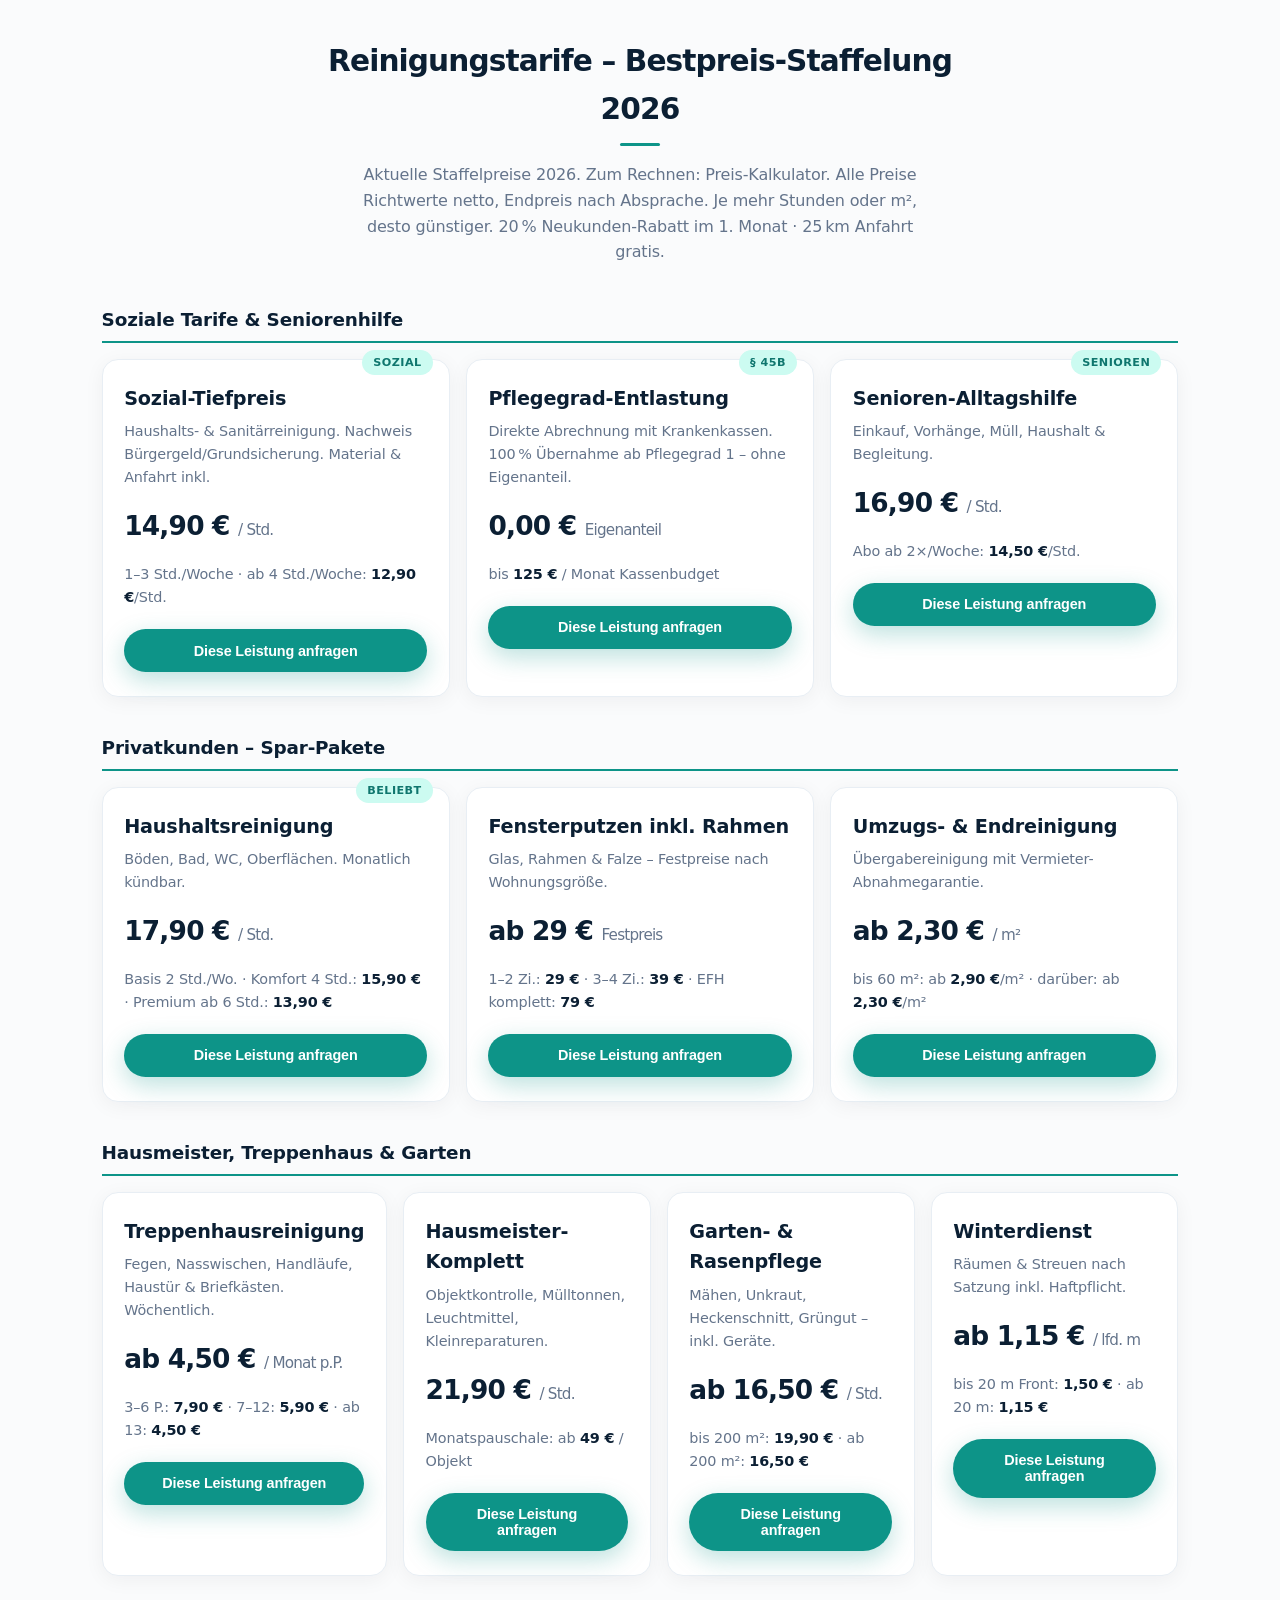
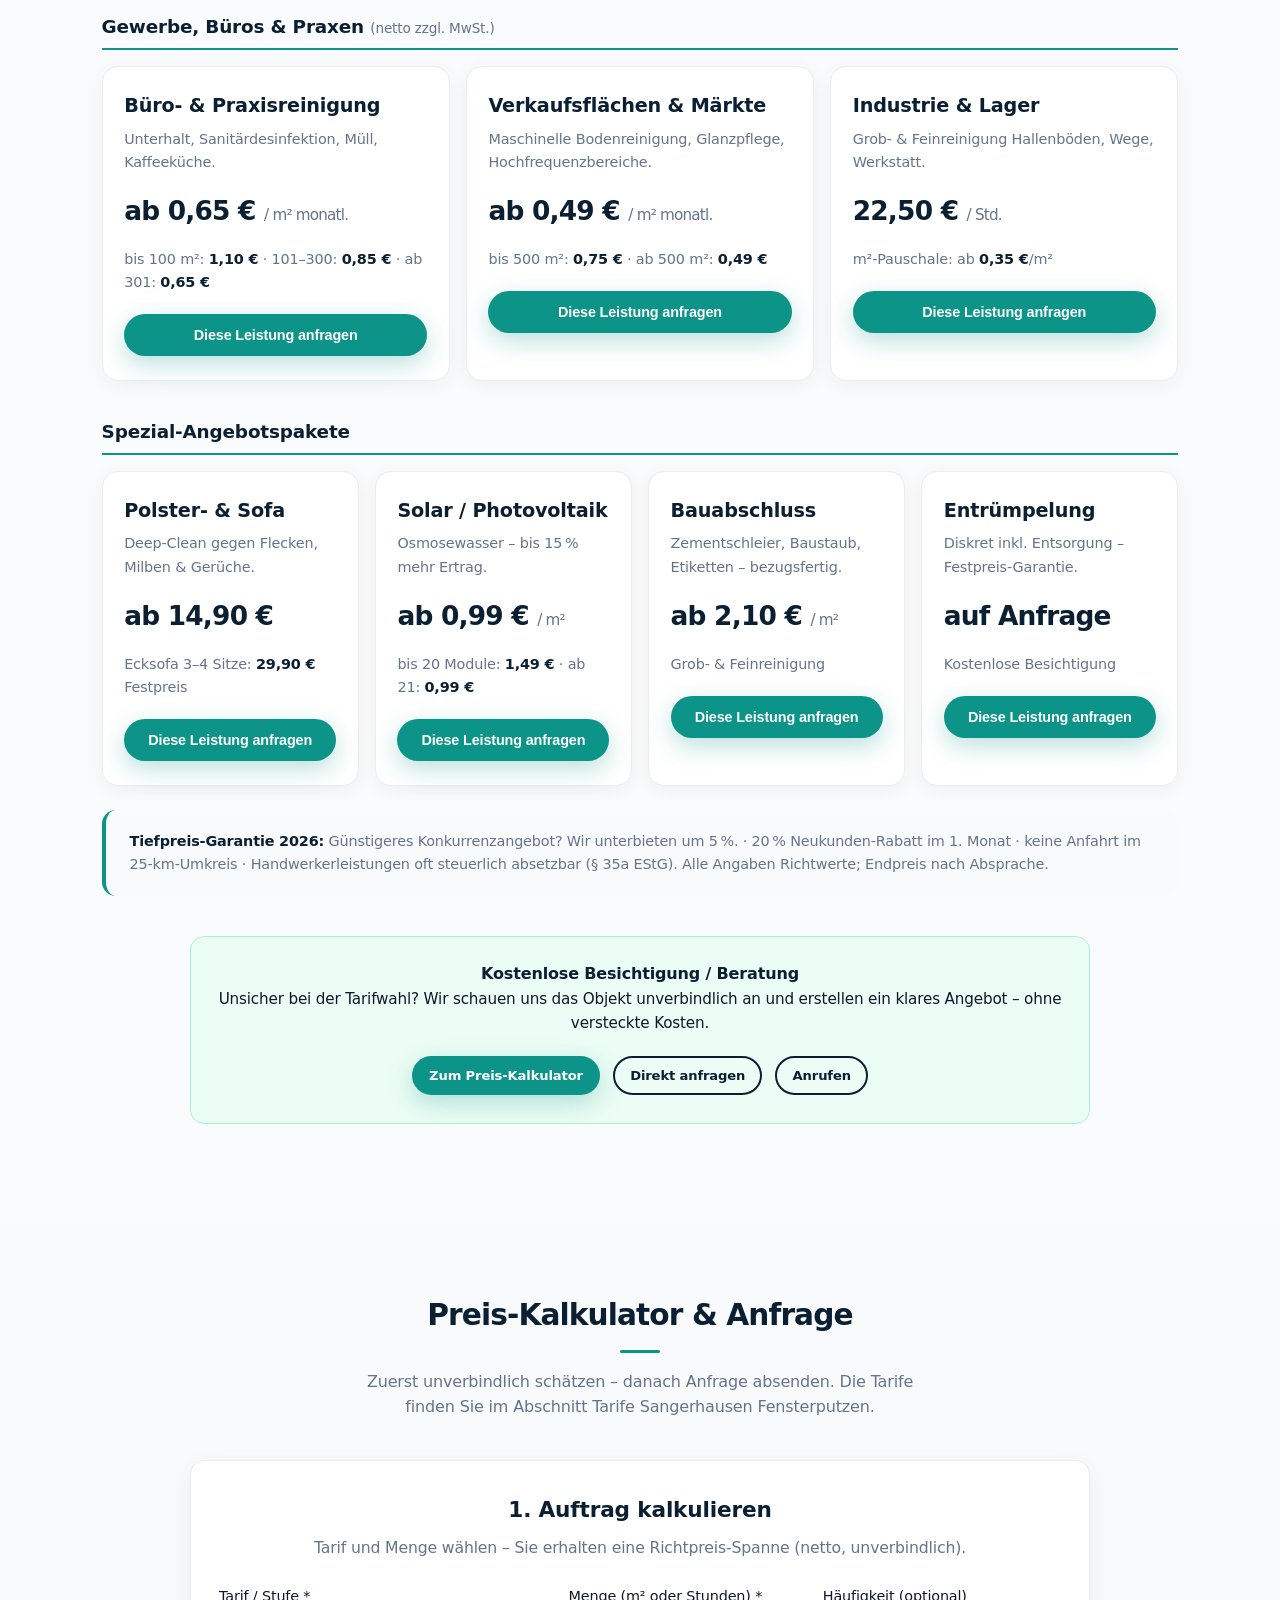
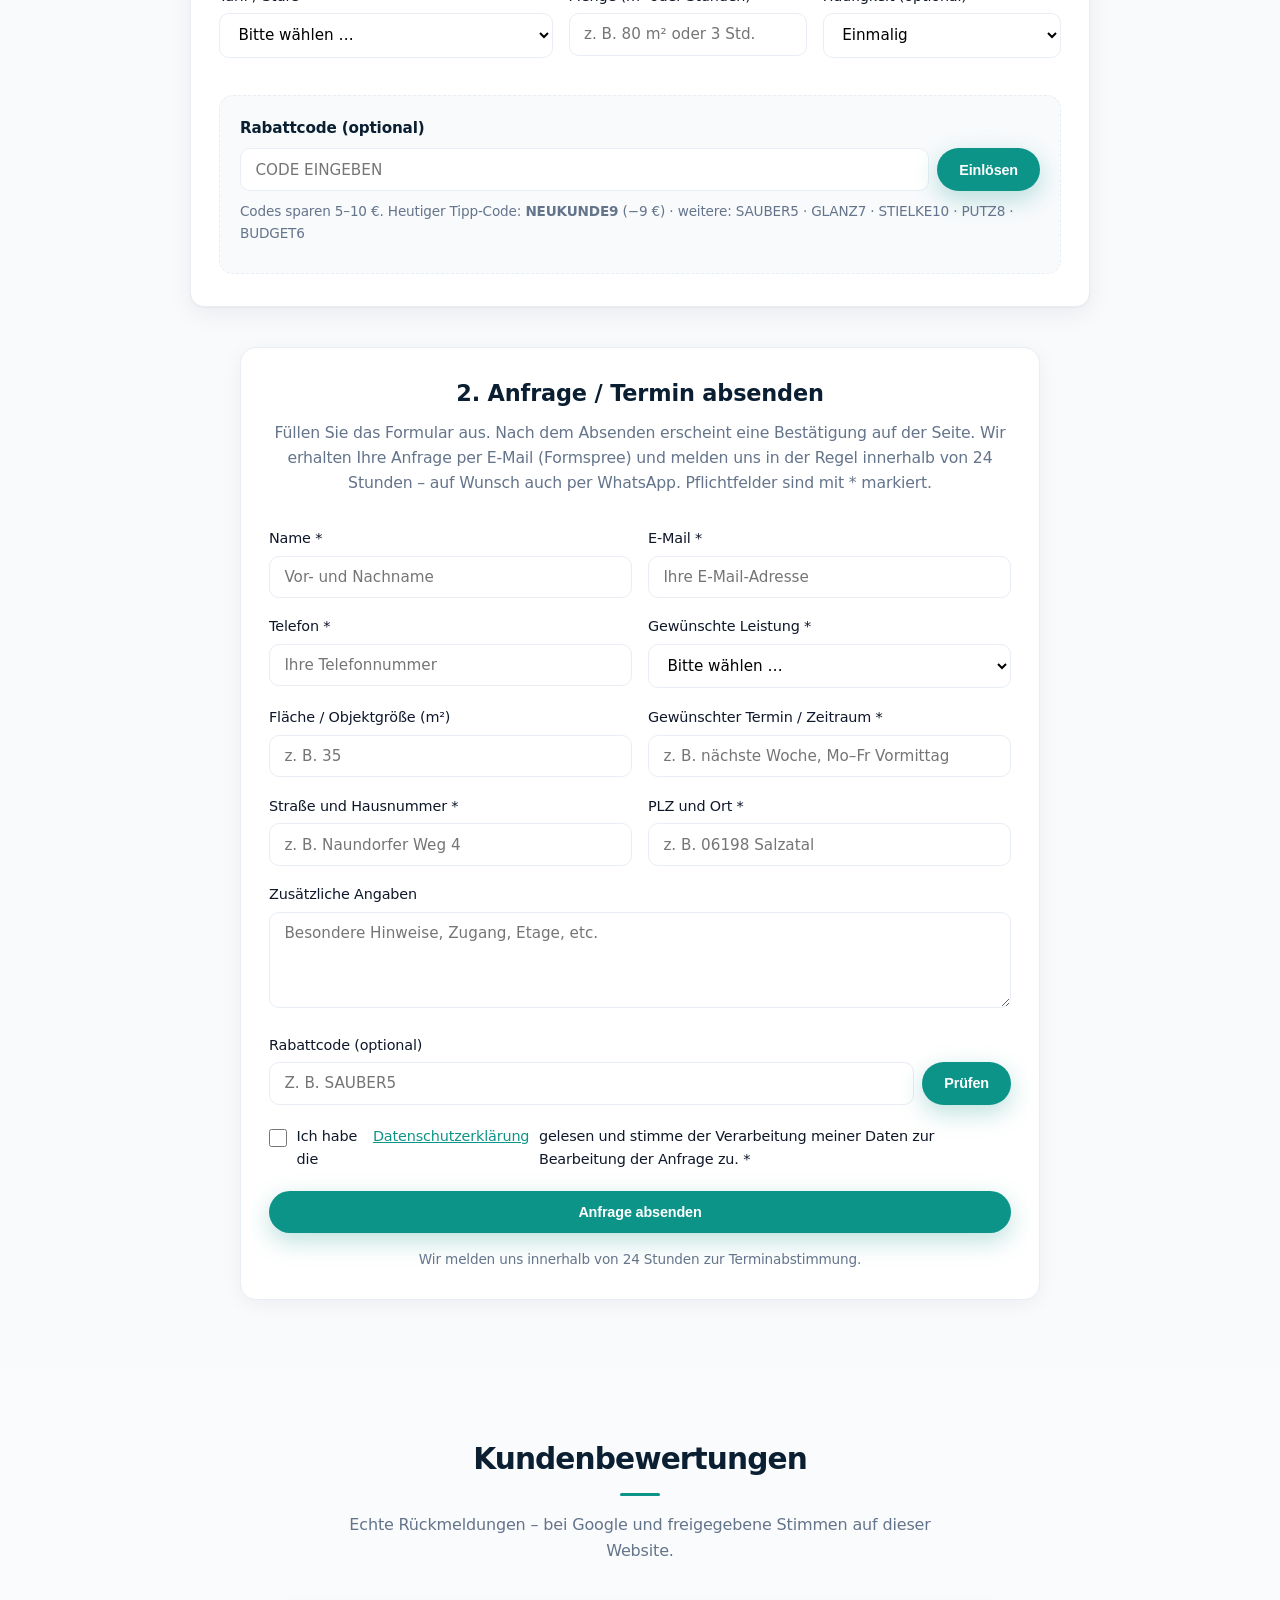
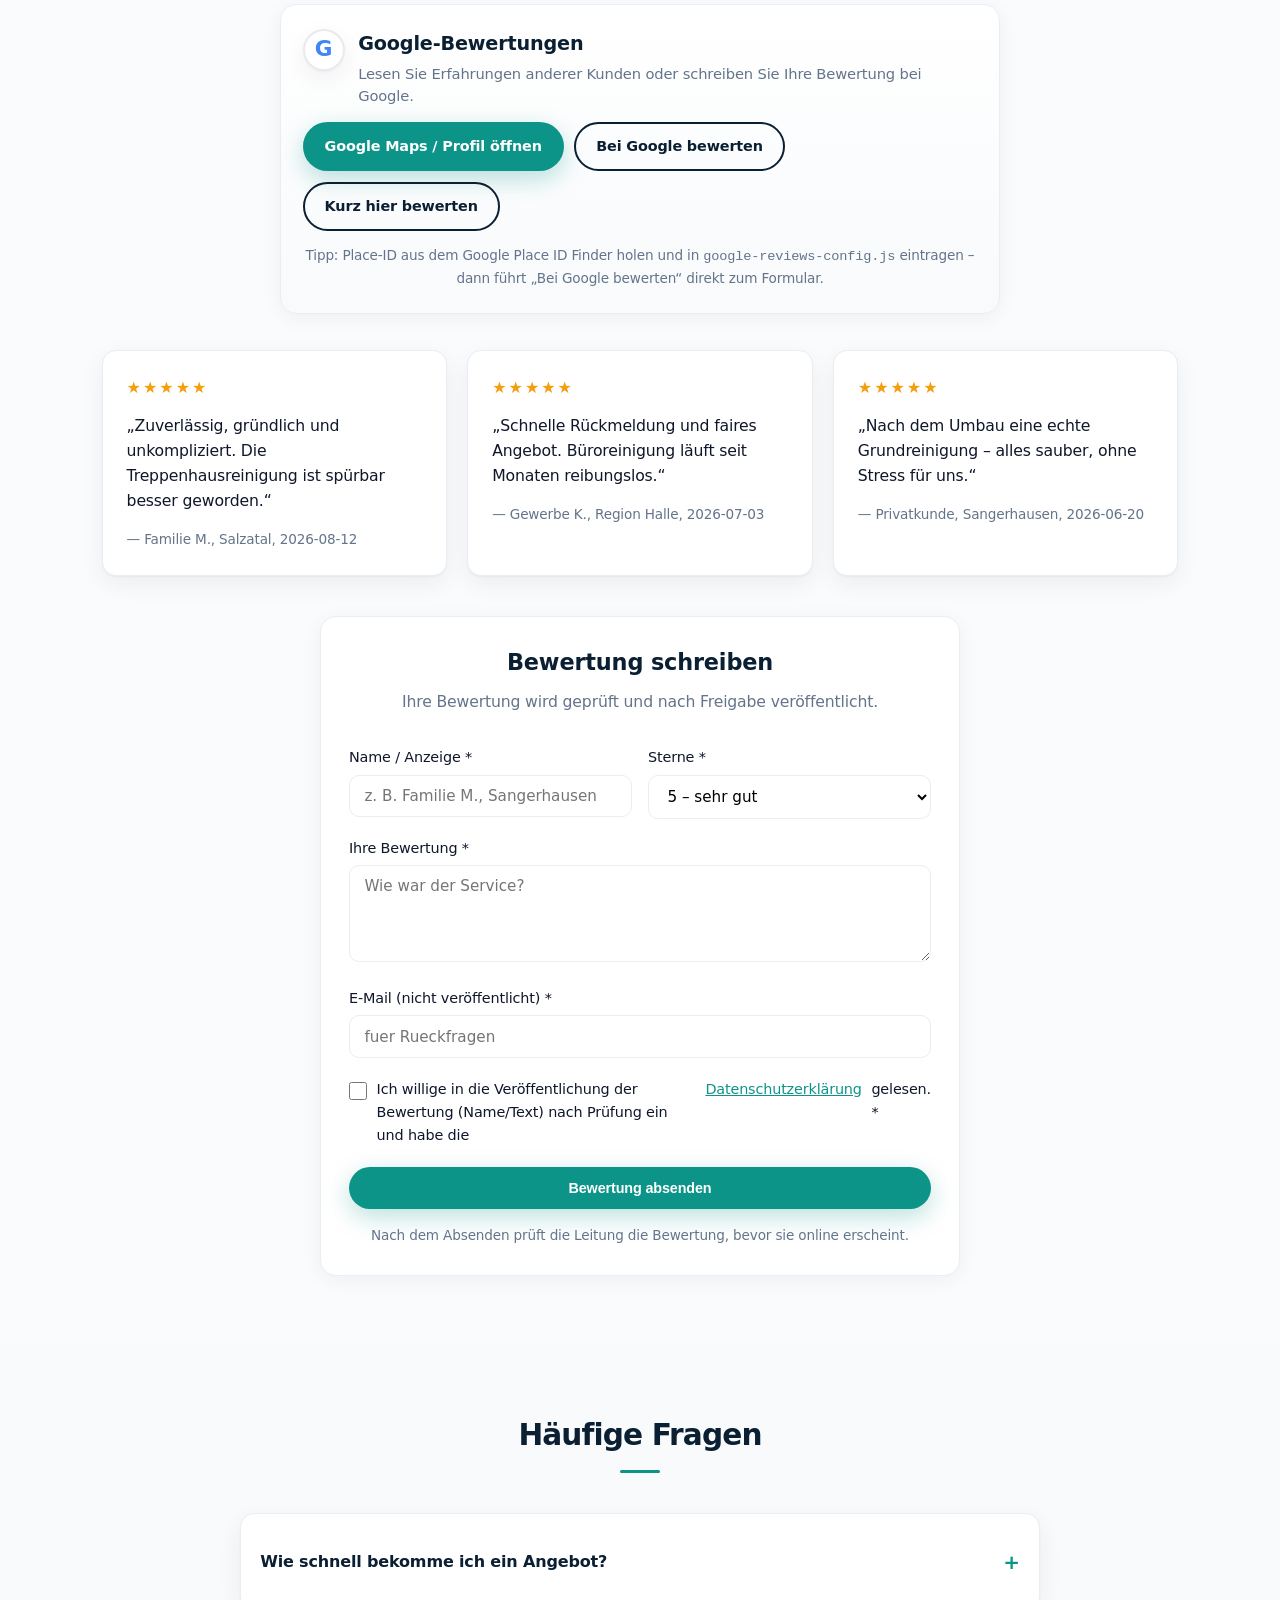
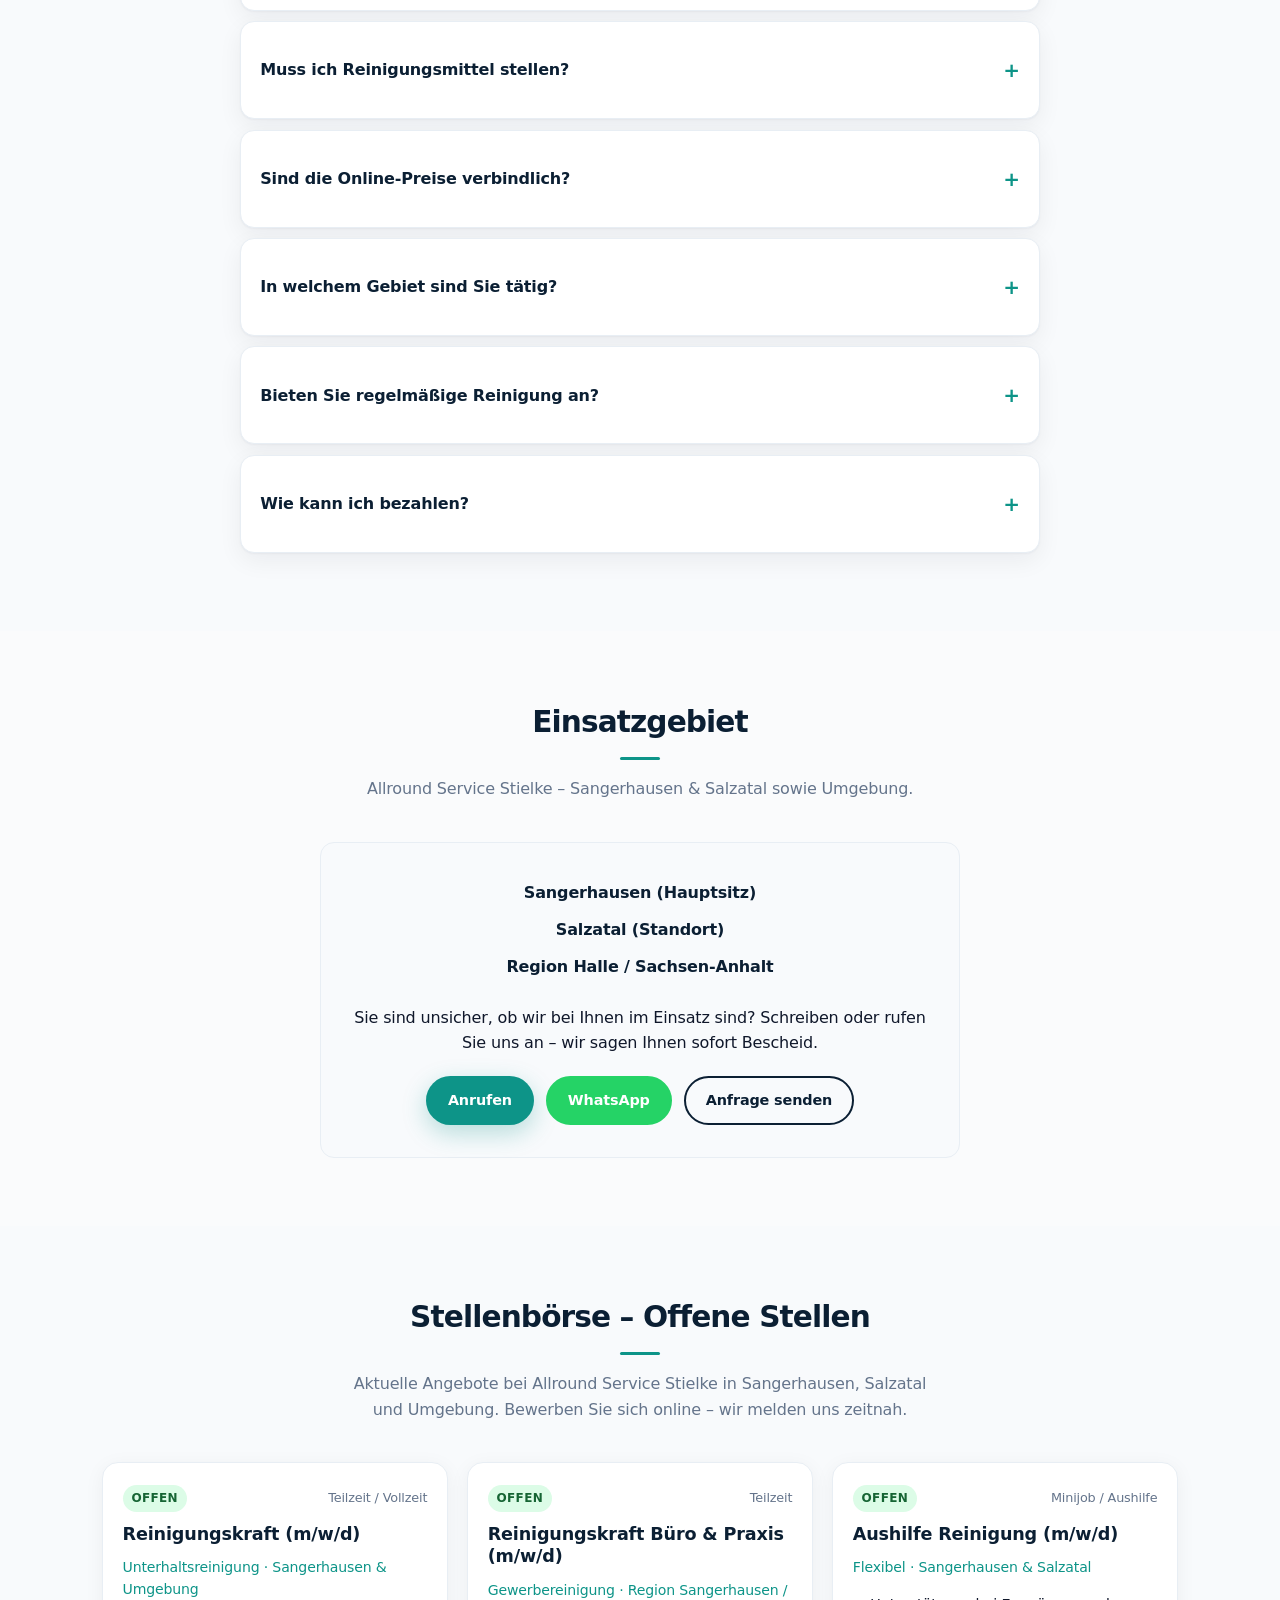
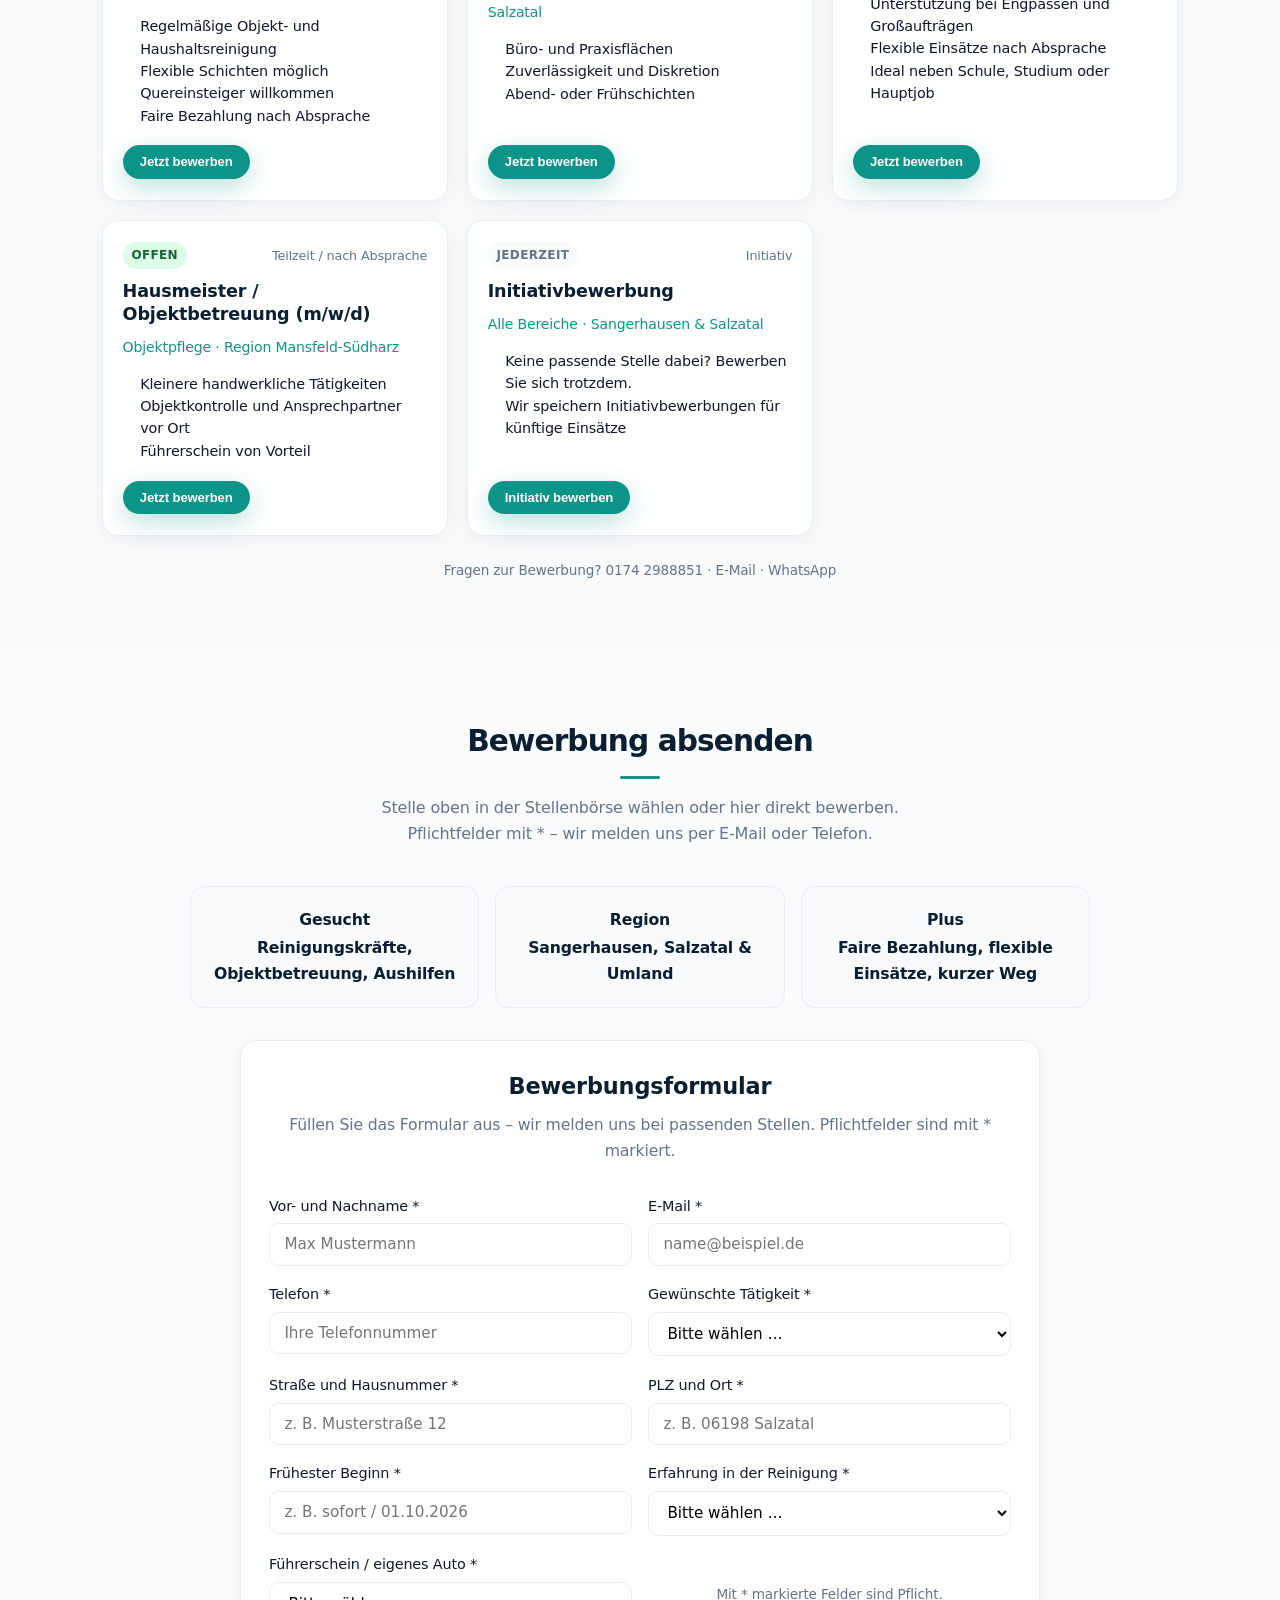
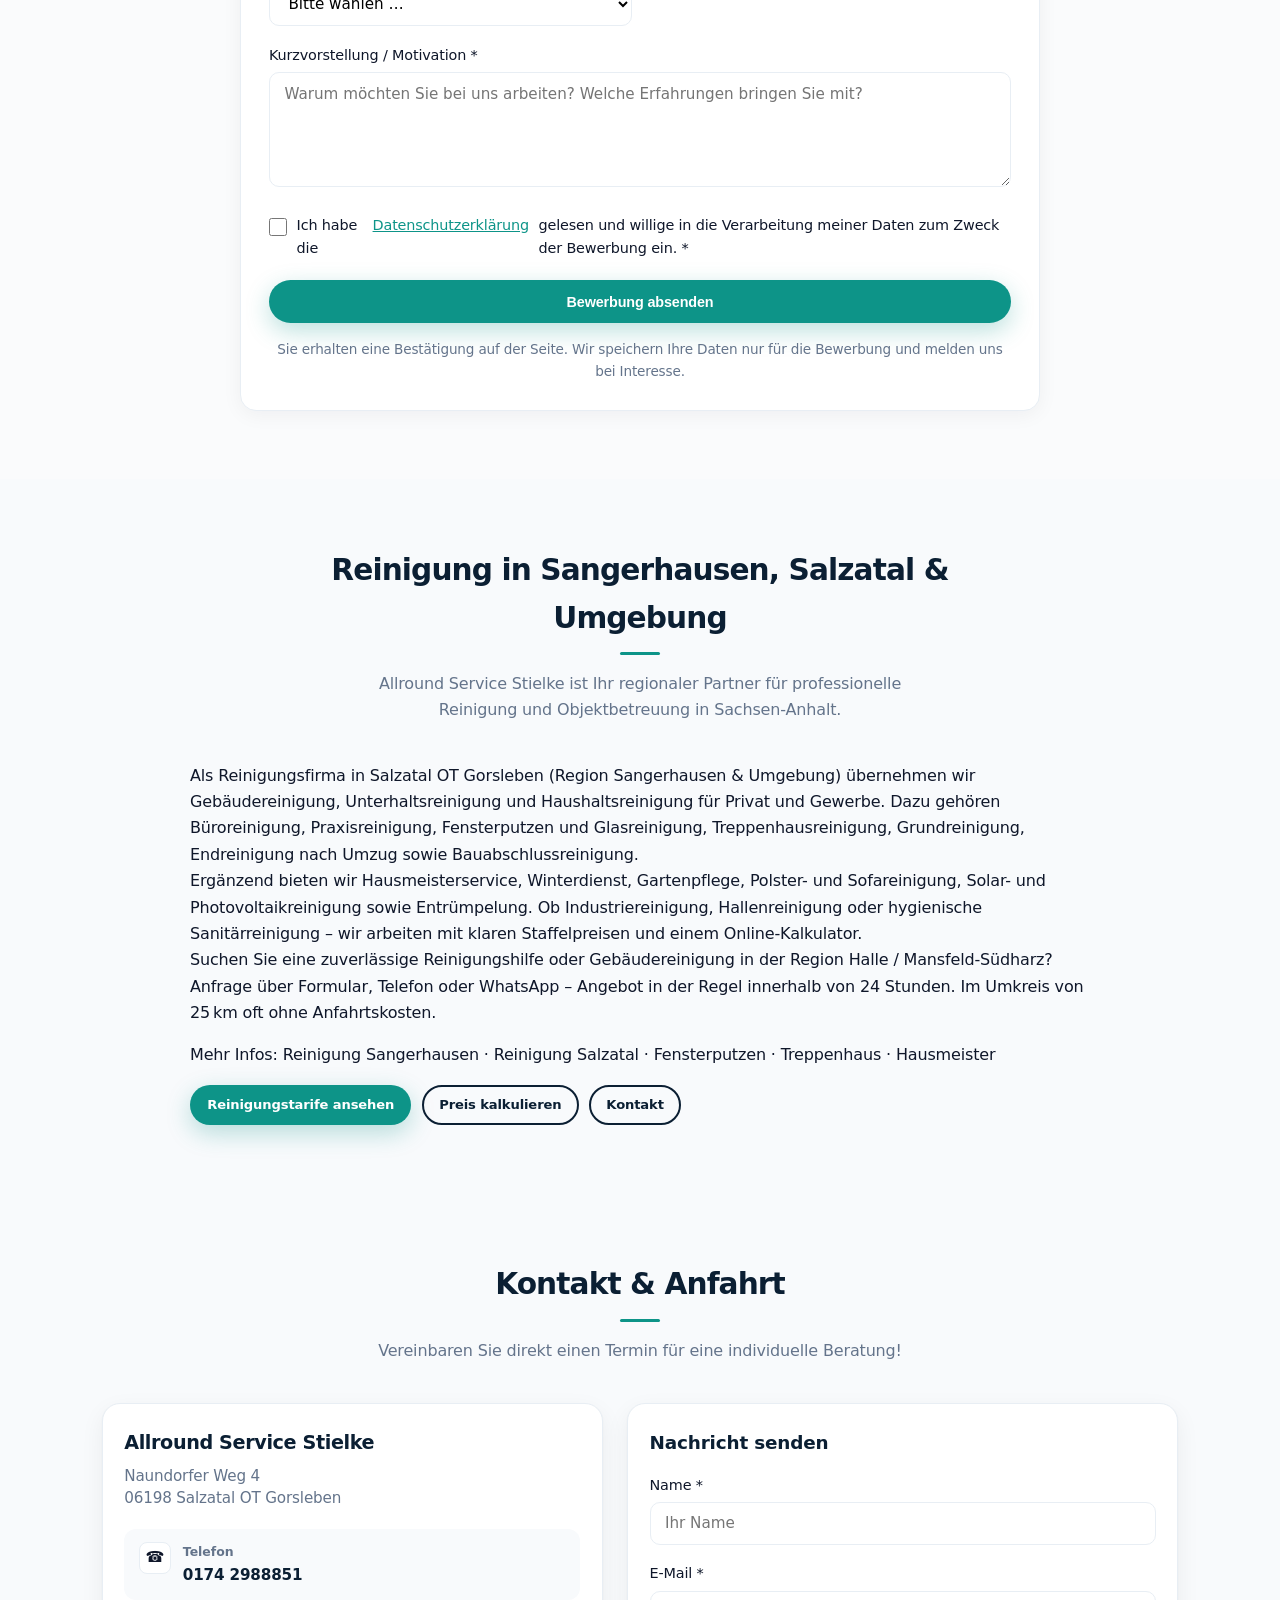
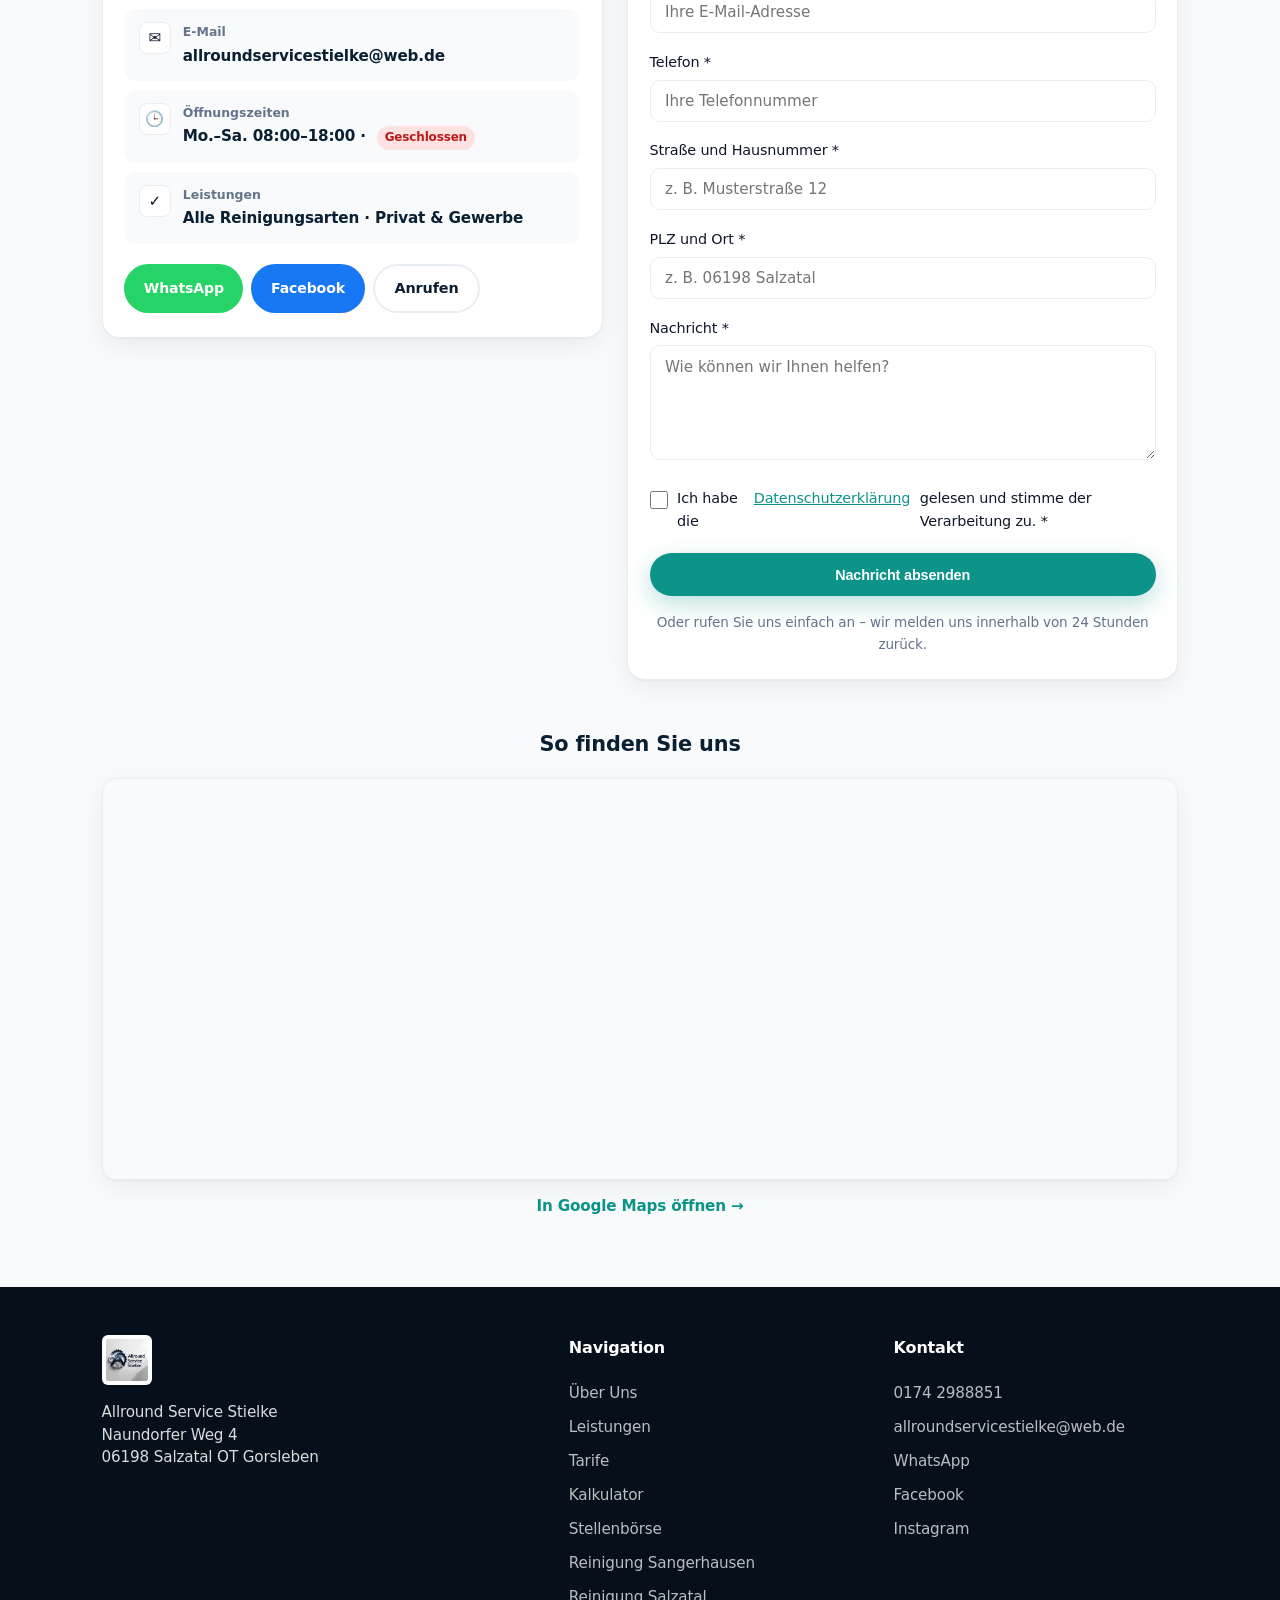
==== commit 7ba6b525: "Add files via upload" ====
--- a/index.html
+++ b/index.html
@@ -362,26 +362,19 @@
   </div>
 
   <!-- Über Uns -->
-  
-  <!-- Social Share -->
-  <aside class="share-bar" aria-label="Seite teilen">
+  <!-- Teilen (kompakt) -->
+  <aside class="share-bar share-bar-slim" aria-label="Seite teilen">
     <div class="container share-bar-inner">
-      <span class="share-label">Teilen:</span>
+      <p class="share-intro">Seite weiterempfehlen</p>
       <div class="share-buttons">
-        <a href="#" class="share-btn share-fb" data-share="facebook" title="Auf Facebook teilen" aria-label="Auf Facebook teilen">Facebook</a>
-        <a href="#" class="share-btn share-wa" data-share="whatsapp" title="Per WhatsApp teilen" aria-label="Per WhatsApp teilen">WhatsApp</a>
-        <a href="#" class="share-btn share-li" data-share="linkedin" title="Auf LinkedIn teilen" aria-label="Auf LinkedIn teilen">LinkedIn</a>
-        <a href="#" class="share-btn share-tg" data-share="telegram" title="Per Telegram teilen" aria-label="Per Telegram teilen">Telegram</a>
-        <a href="#" class="share-btn share-mail" data-share="email" title="Per E-Mail teilen" aria-label="Per E-Mail teilen">E-Mail</a>
-        <button type="button" class="share-btn share-copy" id="shareCopy" title="Link kopieren">Link kopieren</button>
-      </div>
-      <div class="share-follow">
-        <span class="share-label">Folgen:</span>
-        <a href="https://www.facebook.com/p/Allround-Service-Stielke-61573117905185/" class="share-btn share-fb social-profile" data-social="facebook" target="_blank" rel="noopener" aria-label="Facebook-Seite">Facebook</a>
-        <a href="https://www.instagram.com/" class="share-btn share-ig social-profile" data-social="instagram" target="_blank" rel="noopener" aria-label="Instagram">Instagram</a>
+        <a href="#" class="share-icon" data-share="whatsapp" title="WhatsApp" aria-label="Per WhatsApp teilen">WhatsApp</a>
+        <a href="#" class="share-icon" data-share="facebook" title="Facebook" aria-label="Auf Facebook teilen">Facebook</a>
+        <a href="#" class="share-icon" data-share="email" title="E-Mail" aria-label="Per E-Mail teilen">E-Mail</a>
+        <button type="button" class="share-icon" id="shareCopy" title="Link kopieren">Link kopieren</button>
       </div>
     </div>
   </aside>
+
 
 <section id="ueber-uns" class="section">
     <div class="container">
@@ -1255,48 +1248,45 @@
       </div>
 
       <div class="contact-grid">
-        <div class="contact-info">
+        <div class="contact-info contact-card">
           <h3>Allround Service Stielke</h3>
-          <p class="address">
-            <span class="contact-label">Standort</span><br>
-            Naundorfer Weg 4<br>
-            06198 Salzatal OT Gorsleben<br>
-            Sachsen-Anhalt
-          </p>
-          <div class="contact-item">
-            <span class="contact-label">Telefon</span>
-            <a href="tel:+491742988851">0174 2988851</a>
-          </div>
-          <div class="contact-item">
-            <span class="contact-label">E-Mail</span>
-            <a href="mailto:allroundservicestielke@web.de">allroundservicestielke@web.de</a>
-          </div>
-          <div class="contact-item">
-            <span class="contact-label">Leistungen</span>
-            <span>Alle Reinigungsarten</span>
-          </div>
-          <div class="contact-item">
-            <span class="contact-label">Öffnungszeiten</span> <span id="openStatus" class="open-status">…</span>
-            <span>Mo.–Sa. 08:00–18:00 Uhr</span>
-          </div>
-          <div class="contact-item">
-            <span class="contact-label">WhatsApp</span>
-            <a href="https://wa.me/491742988851?text=Hallo%2C%20ich%20interessiere%20mich%20f%C3%BCr%20Ihre%20Reinigungsleistungen." target="_blank" rel="noopener">Nachricht schreiben</a>
-          </div>
-          <div class="contact-item">
-            <span class="contact-label">Facebook</span>
-            <a href="https://www.facebook.com/p/Allround-Service-Stielke-61573117905185/" target="_blank" rel="noopener">Allround Service Stielke</a>
-          </div>
-          <div class="social-buttons">
-            <a href="https://wa.me/491742988851?text=Hallo%2C%20ich%20interessiere%20mich%20f%C3%BCr%20Ihre%20Reinigungsleistungen." class="social-btn social-wa" target="_blank" rel="noopener" aria-label="WhatsApp">
-              <svg width="20" height="20" viewBox="0 0 24 24" fill="currentColor"><path d="M17.472 14.382c-.297-.149-1.758-.867-2.03-.967-.273-.099-.471-.148-.67.15-.197.297-.767.966-.94 1.164-.173.199-.347.223-.644.075-.297-.15-1.255-.463-2.39-1.475-.883-.788-1.48-1.761-1.653-2.059-.173-.297-.018-.458.13-.606.134-.133.298-.347.446-.52.149-.174.198-.298.298-.497.099-.198.05-.371-.025-.52-.075-.149-.669-1.612-.916-2.207-.242-.579-.487-.5-.669-.51-.173-.008-.371-.01-.57-.01-.198 0-.52.074-.792.372-.272.297-1.04 1.016-1.04 2.479 0 1.462 1.065 2.875 1.213 3.074.149.198 2.096 3.2 5.077 4.487.709.306 1.262.489 1.694.625.712.227 1.36.195 1.871.118.571-.085 1.758-.719 2.006-1.413.248-.694.248-1.289.173-1.413-.074-.124-.272-.198-.57-.347m-5.421 7.403h-.004a9.87 9.87 0 01-5.031-1.378l-.361-.214-3.741.982.998-3.648-.235-.374a9.86 9.86 0 01-1.51-5.26c.001-5.45 4.436-9.884 9.888-9.884 2.64 0 5.122 1.03 6.988 2.898a9.825 9.825 0 012.893 6.994c-.003 5.45-4.435 9.884-9.885 9.884m8.413-18.297A11.815 11.815 0 0012.05 0C5.495 0 .16 5.335.157 11.892c0 2.096.547 4.142 1.588 5.945L.057 24l6.305-1.654a11.882 11.882 0 005.683 1.448h.005c6.554 0 11.89-5.335 11.893-11.893a11.821 11.821 0 00-3.48-8.413z"/></svg>
-              WhatsApp
+          <p class="contact-lead">Naundorfer Weg 4<br>06198 Salzatal OT Gorsleben</p>
+
+          <div class="contact-rows">
+            <a class="contact-row" href="tel:+491742988851">
+              <span class="cr-icon" aria-hidden="true">☎</span>
+              <span>
+                <strong>Telefon</strong>
+                <span class="cr-val">0174 2988851</span>
+              </span>
             </a>
-            <a href="https://www.instagram.com/" class="social-btn social-ig social-profile" data-social="instagram" target="_blank" rel="noopener" aria-label="Instagram">IG</a>
-            <a href="https://www.facebook.com/p/Allround-Service-Stielke-61573117905185/" class="social-btn social-fb social-profile" data-social="facebook" target="_blank" rel="noopener" aria-label="Facebook">
-              <svg width="20" height="20" viewBox="0 0 24 24" fill="currentColor"><path d="M24 12.073c0-6.627-5.373-12-12-12s-12 5.373-12 12c0 5.99 4.388 10.954 10.125 11.854v-8.385H7.078v-3.47h3.047V9.43c0-3.007 1.792-4.669 4.533-4.669 1.312 0 2.686.235 2.686.235v2.953H15.83c-1.491 0-1.956.925-1.956 1.874v2.25h3.328l-.532 3.47h-2.796v8.385C19.612 23.027 24 18.062 24 12.073z"/></svg>
-              Facebook
+            <a class="contact-row" href="mailto:allroundservicestielke@web.de">
+              <span class="cr-icon" aria-hidden="true">✉</span>
+              <span>
+                <strong>E-Mail</strong>
+                <span class="cr-val">allroundservicestielke@web.de</span>
+              </span>
             </a>
+            <div class="contact-row">
+              <span class="cr-icon" aria-hidden="true">🕒</span>
+              <span>
+                <strong>Öffnungszeiten</strong>
+                <span class="cr-val">Mo.–Sa. 08:00–18:00 · <span id="openStatus" class="open-status">…</span></span>
+              </span>
+            </div>
+            <div class="contact-row">
+              <span class="cr-icon" aria-hidden="true">✓</span>
+              <span>
+                <strong>Leistungen</strong>
+                <span class="cr-val">Alle Reinigungsarten · Privat &amp; Gewerbe</span>
+              </span>
+            </div>
+          </div>
+
+          <div class="contact-cta">
+            <a href="https://wa.me/491742988851?text=Hallo%2C%20ich%20interessiere%20mich%20f%C3%BCr%20Ihre%20Reinigungsleistungen." class="btn btn-wa" target="_blank" rel="noopener">WhatsApp</a>
+            <a href="https://www.facebook.com/p/Allround-Service-Stielke-61573117905185/" class="btn btn-fb" target="_blank" rel="noopener" data-social="facebook">Facebook</a>
+            <a href="tel:+491742988851" class="btn btn-secondary">Anrufen</a>
           </div>
         </div>
 
--- a/styles.css
+++ b/styles.css
@@ -2866,3 +2866,187 @@
   .hero-buttons { flex-direction: column; }
   .hero-buttons .btn, .hero-buttons .btn-secondary { width: 100%; justify-content: center; }
 }
+
+/* ===== Share bar – slim ===== */
+.share-bar-slim {
+  background: #fff;
+  border-bottom: 1px solid var(--border);
+  padding: 0.65rem 0;
+}
+.share-bar-slim .share-bar-inner {
+  display: flex;
+  flex-wrap: wrap;
+  align-items: center;
+  gap: 0.65rem 1rem;
+  justify-content: space-between;
+}
+.share-intro {
+  margin: 0;
+  font-size: 0.82rem;
+  font-weight: 650;
+  color: var(--text-light);
+}
+.share-bar-slim .share-buttons {
+  display: flex;
+  flex-wrap: wrap;
+  gap: 0.4rem;
+}
+.share-icon {
+  display: inline-flex;
+  align-items: center;
+  padding: 0.4rem 0.85rem;
+  border-radius: 999px;
+  border: 1px solid var(--border);
+  background: #f8fafc;
+  font-size: 0.8rem;
+  font-weight: 600;
+  color: var(--primary);
+  cursor: pointer;
+  font-family: inherit;
+  text-decoration: none;
+  transition: var(--transition);
+}
+.share-icon:hover {
+  border-color: var(--accent);
+  color: var(--accent);
+  background: #f0fdfa;
+}
+
+/* ===== Contact – clean cards ===== */
+.contact-grid {
+  display: grid;
+  grid-template-columns: 1fr 1.1fr;
+  gap: 1.5rem;
+  align-items: start;
+}
+.contact-card {
+  background: #fff;
+  border: 1px solid var(--border);
+  border-radius: 18px;
+  padding: 1.5rem 1.35rem;
+  box-shadow: var(--shadow);
+}
+.contact-card h3 {
+  font-size: 1.2rem;
+  color: var(--primary);
+  margin: 0 0 0.35rem;
+  letter-spacing: -0.02em;
+}
+.contact-lead {
+  color: var(--text-light);
+  font-size: 0.95rem;
+  line-height: 1.5;
+  margin: 0 0 1.15rem;
+}
+.contact-rows {
+  display: flex;
+  flex-direction: column;
+  gap: 0.55rem;
+  margin-bottom: 1.25rem;
+}
+.contact-row {
+  display: flex;
+  gap: 0.75rem;
+  align-items: flex-start;
+  padding: 0.75rem 0.85rem;
+  border-radius: 12px;
+  background: #f8fafc;
+  text-decoration: none;
+  color: inherit;
+  border: 1px solid transparent;
+  transition: var(--transition);
+}
+a.contact-row:hover {
+  border-color: #99f6e4;
+  background: #f0fdfa;
+}
+.cr-icon {
+  flex-shrink: 0;
+  width: 2rem;
+  height: 2rem;
+  display: grid;
+  place-items: center;
+  background: #fff;
+  border-radius: 8px;
+  border: 1px solid var(--border);
+  font-size: 0.95rem;
+}
+.contact-row strong {
+  display: block;
+  font-size: 0.78rem;
+  text-transform: none;
+  letter-spacing: 0;
+  color: var(--text-light);
+  font-weight: 650;
+  margin-bottom: 0.1rem;
+}
+.cr-val {
+  display: block;
+  font-size: 0.95rem;
+  font-weight: 600;
+  color: var(--primary);
+  word-break: break-word;
+}
+.contact-cta {
+  display: flex;
+  flex-wrap: wrap;
+  gap: 0.5rem;
+}
+.btn-wa {
+  background: #25d366;
+  color: #fff !important;
+  border-radius: 999px;
+  padding: 0.65rem 1.1rem;
+  font-weight: 700;
+  font-size: 0.88rem;
+  display: inline-flex;
+  align-items: center;
+}
+.btn-wa:hover { background: #1da851; color: #fff !important; }
+.btn-fb {
+  background: #1877f2;
+  color: #fff !important;
+  border-radius: 999px;
+  padding: 0.65rem 1.1rem;
+  font-weight: 700;
+  font-size: 0.88rem;
+  display: inline-flex;
+  align-items: center;
+}
+.btn-fb:hover { background: #0d65d9; color: #fff !important; }
+
+.contact-form-wrapper {
+  background: #fff;
+  border: 1px solid var(--border);
+  border-radius: 18px;
+  padding: 1.5rem 1.35rem;
+  box-shadow: var(--shadow);
+}
+.contact-form-wrapper h3 {
+  margin: 0 0 1rem;
+  color: var(--primary);
+  font-size: 1.15rem;
+}
+
+.open-status {
+  display: inline-block;
+  font-size: 0.75rem;
+  font-weight: 700;
+  padding: 0.15rem 0.5rem;
+  border-radius: 999px;
+  background: #d1fae5;
+  color: #065f46;
+}
+.open-status.closed {
+  background: #fee2e2;
+  color: #991b1b;
+}
+
+/* Hide old social-buttons / contact-label clutter if leftover */
+.social-buttons { display: none !important; }
+.contact-label { display: none !important; }
+
+@media (max-width: 800px) {
+  .contact-grid { grid-template-columns: 1fr; }
+  .contact-cta .btn-secondary { width: 100%; justify-content: center; }
+}
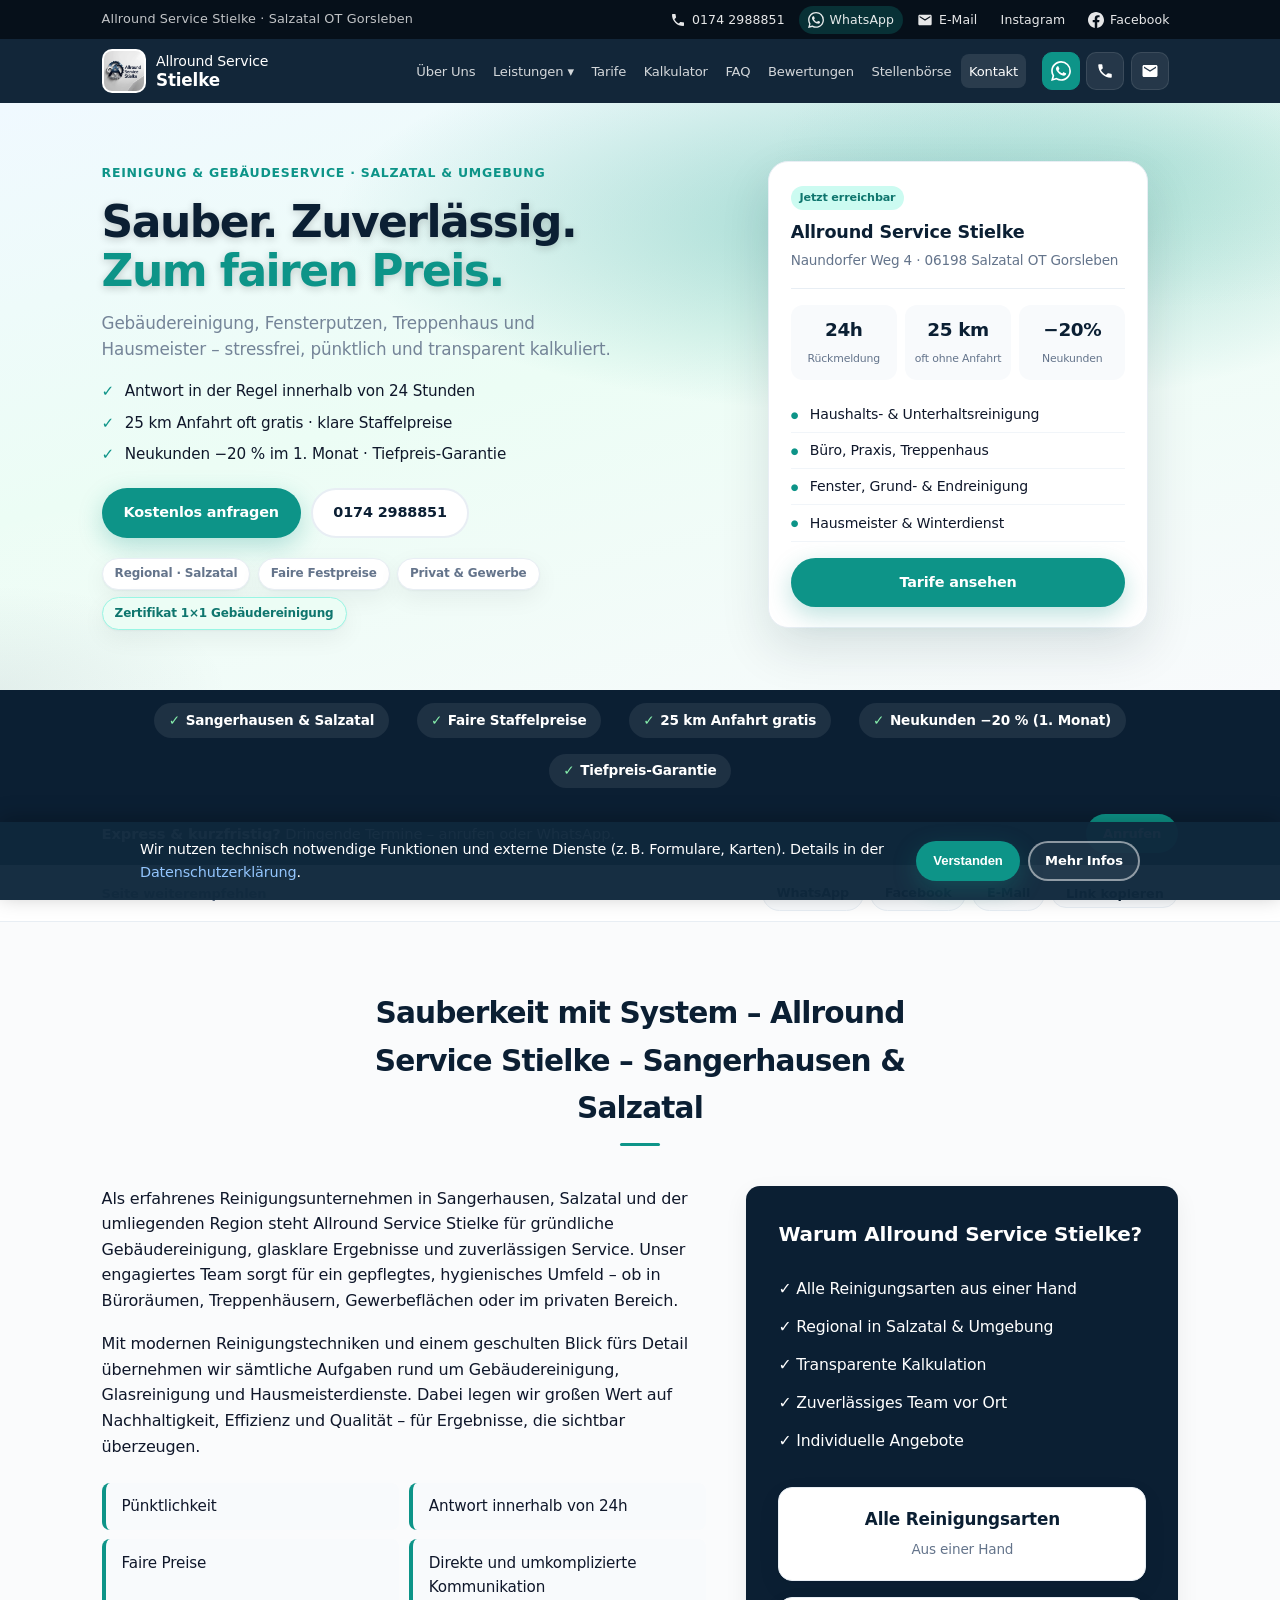
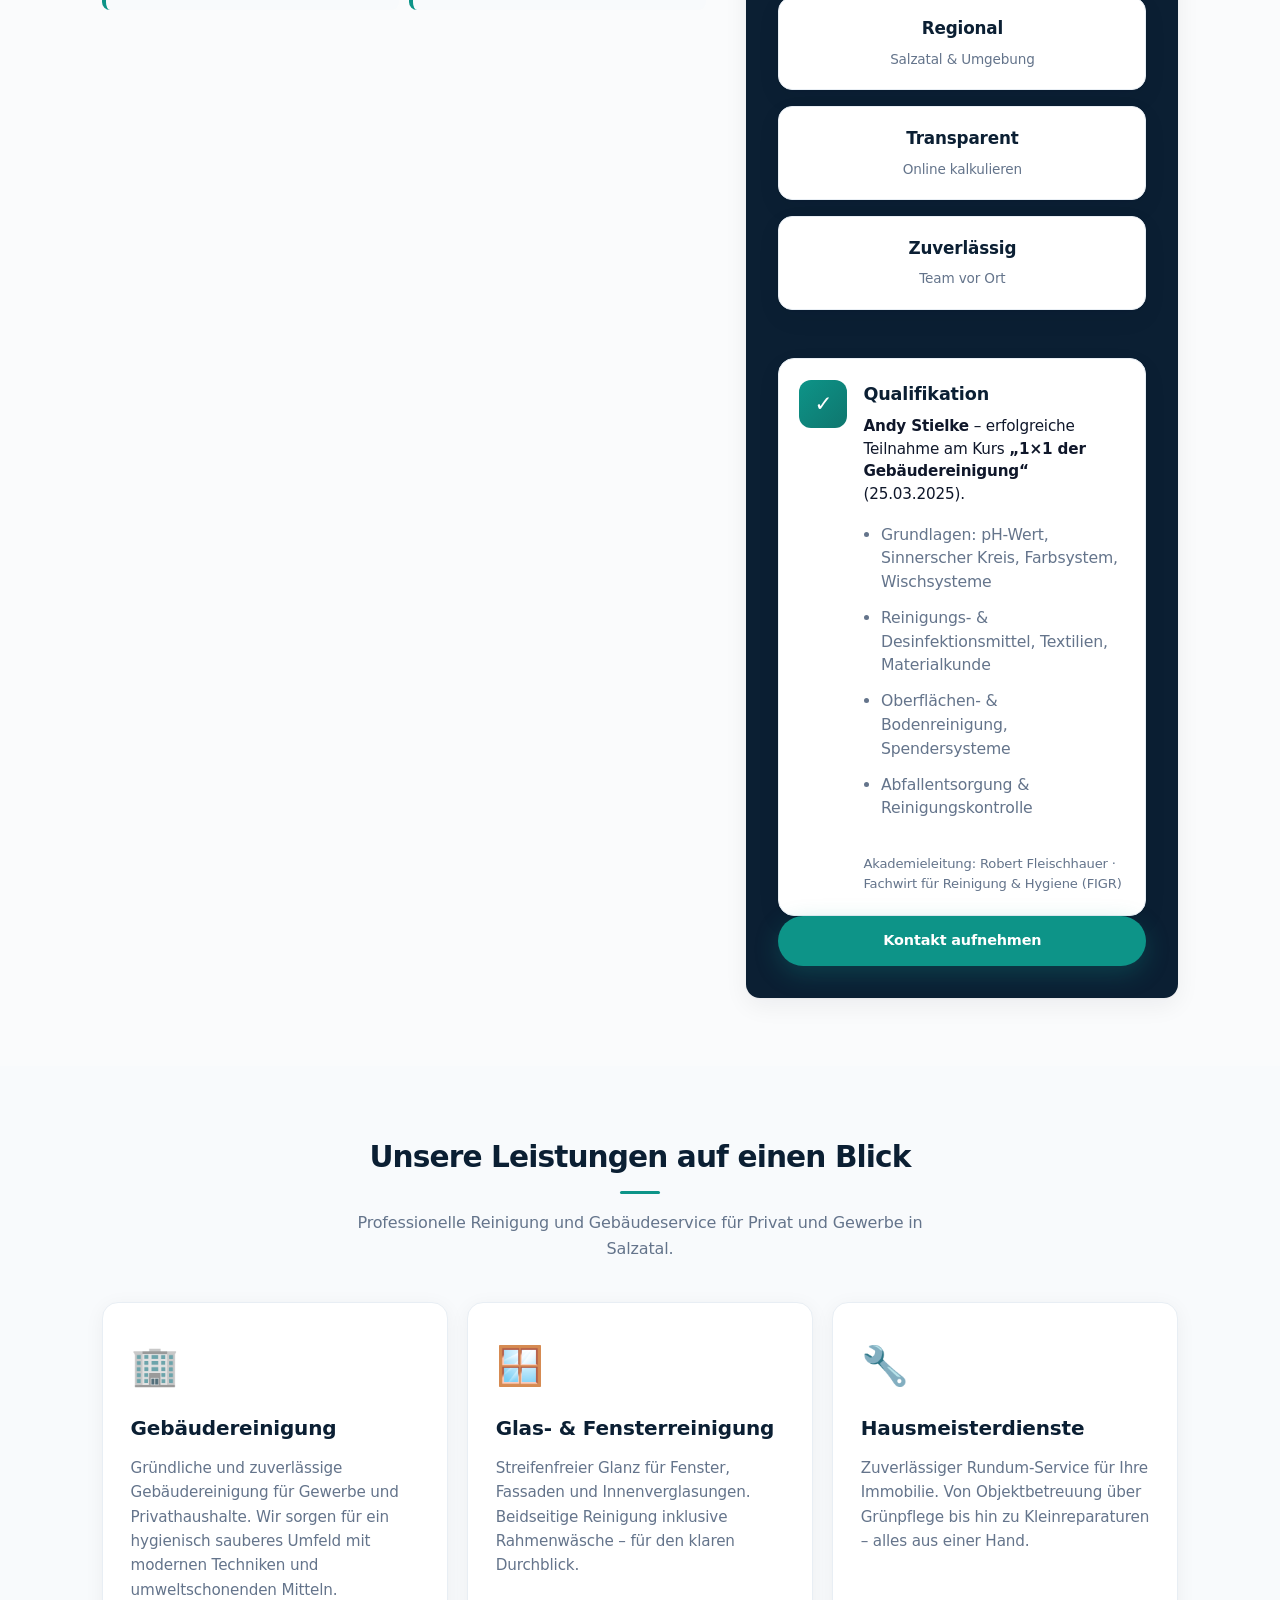
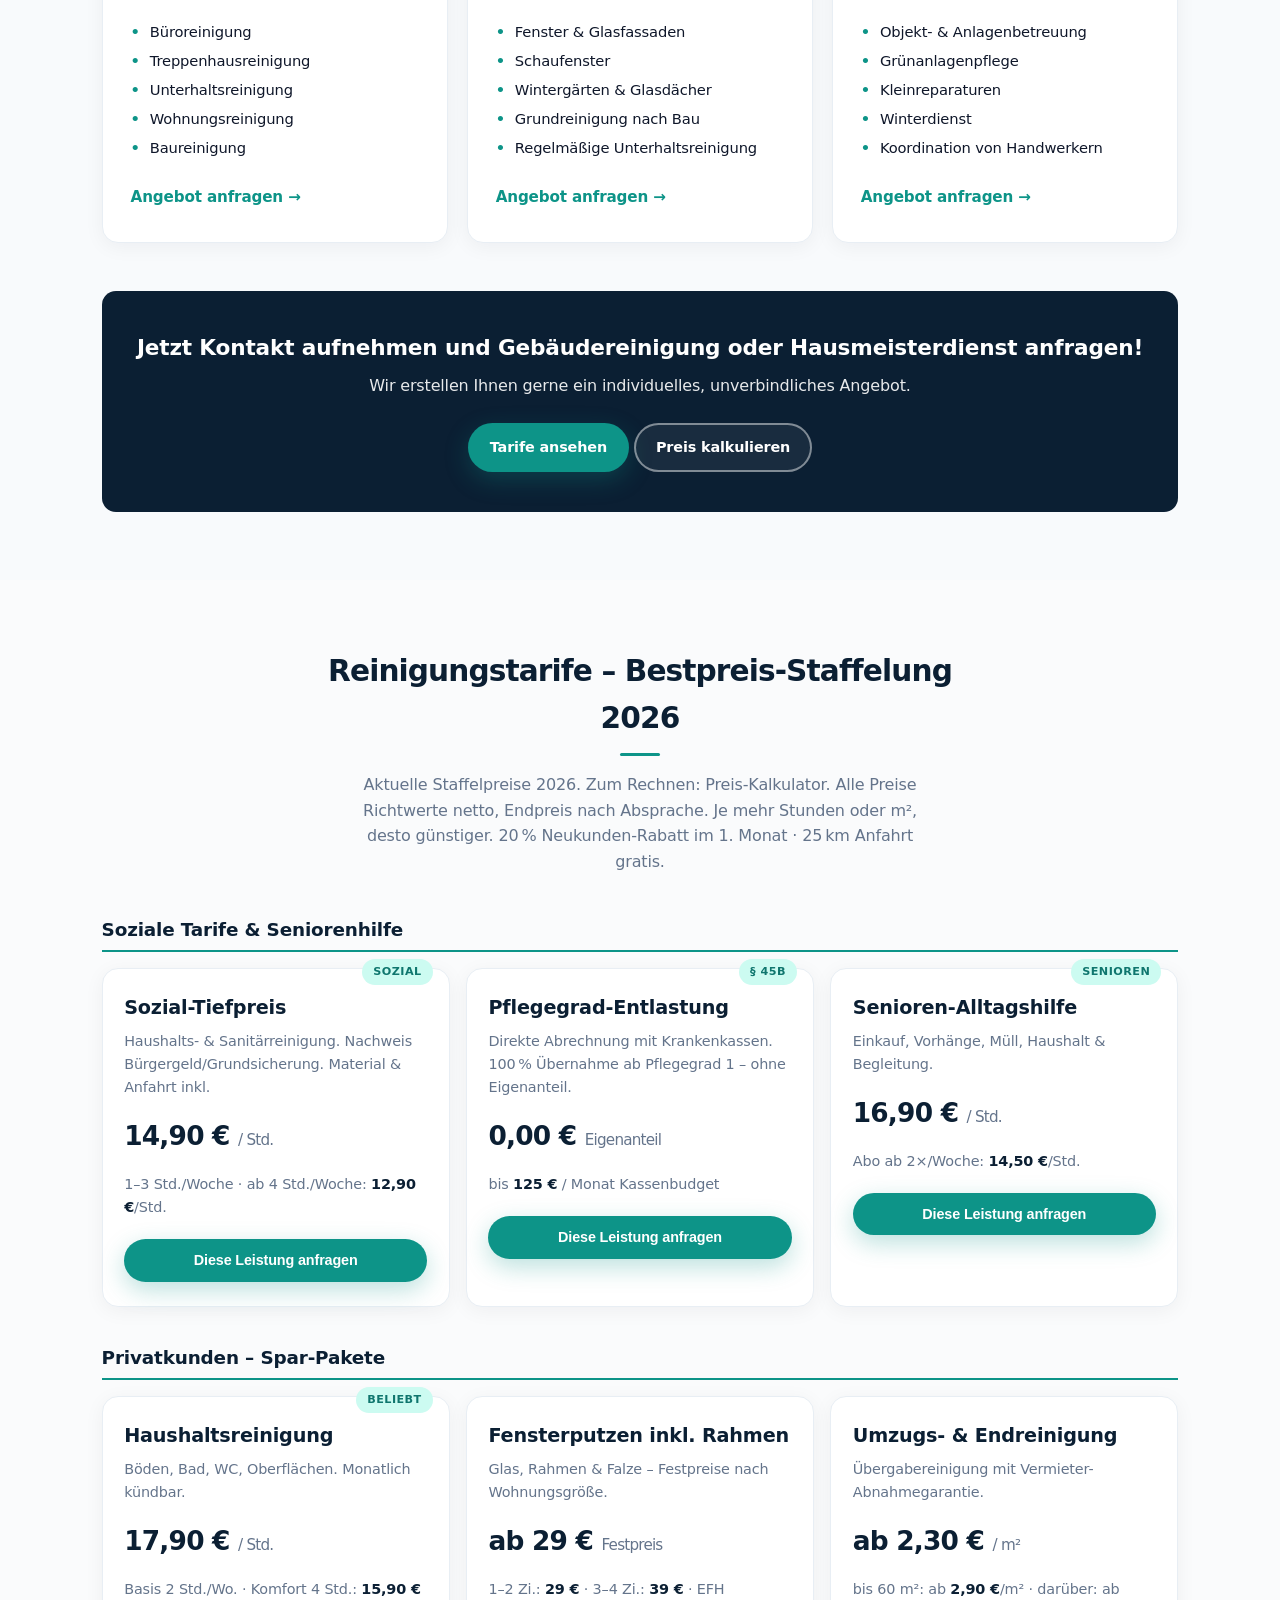
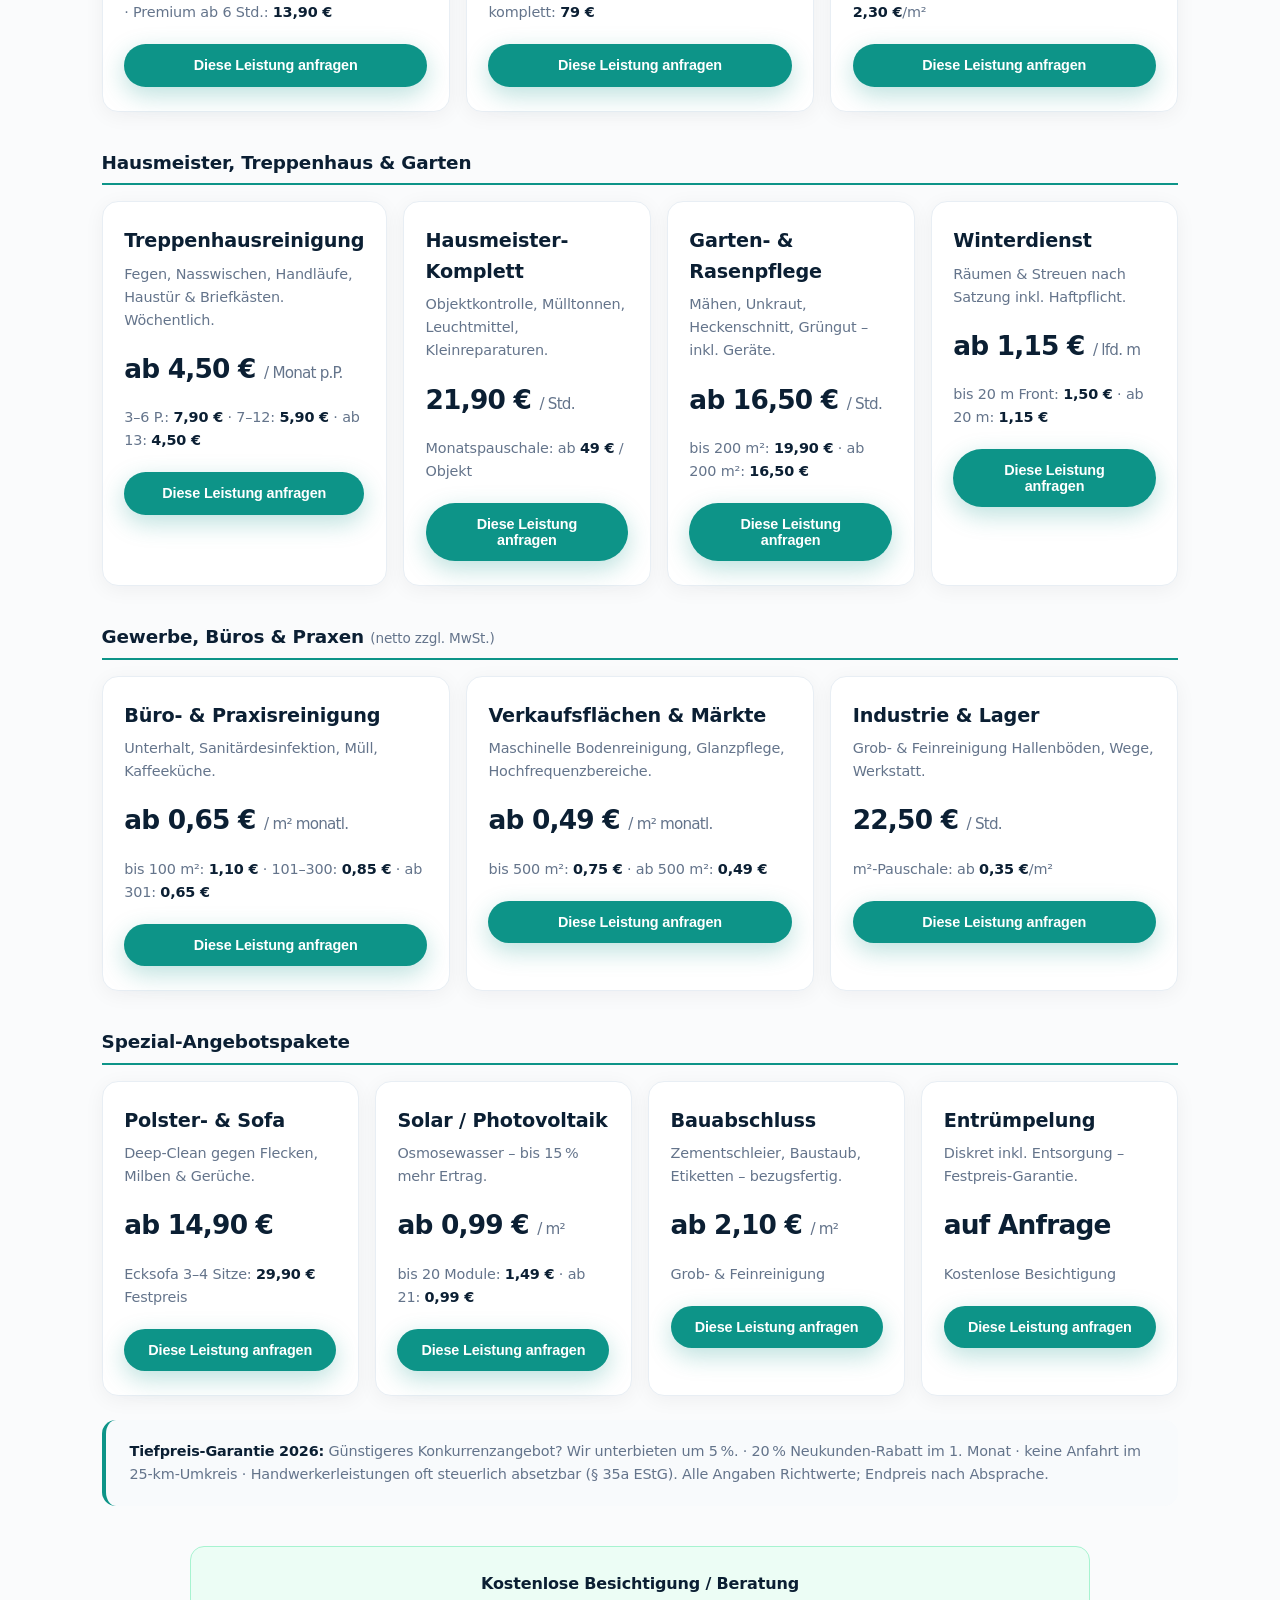
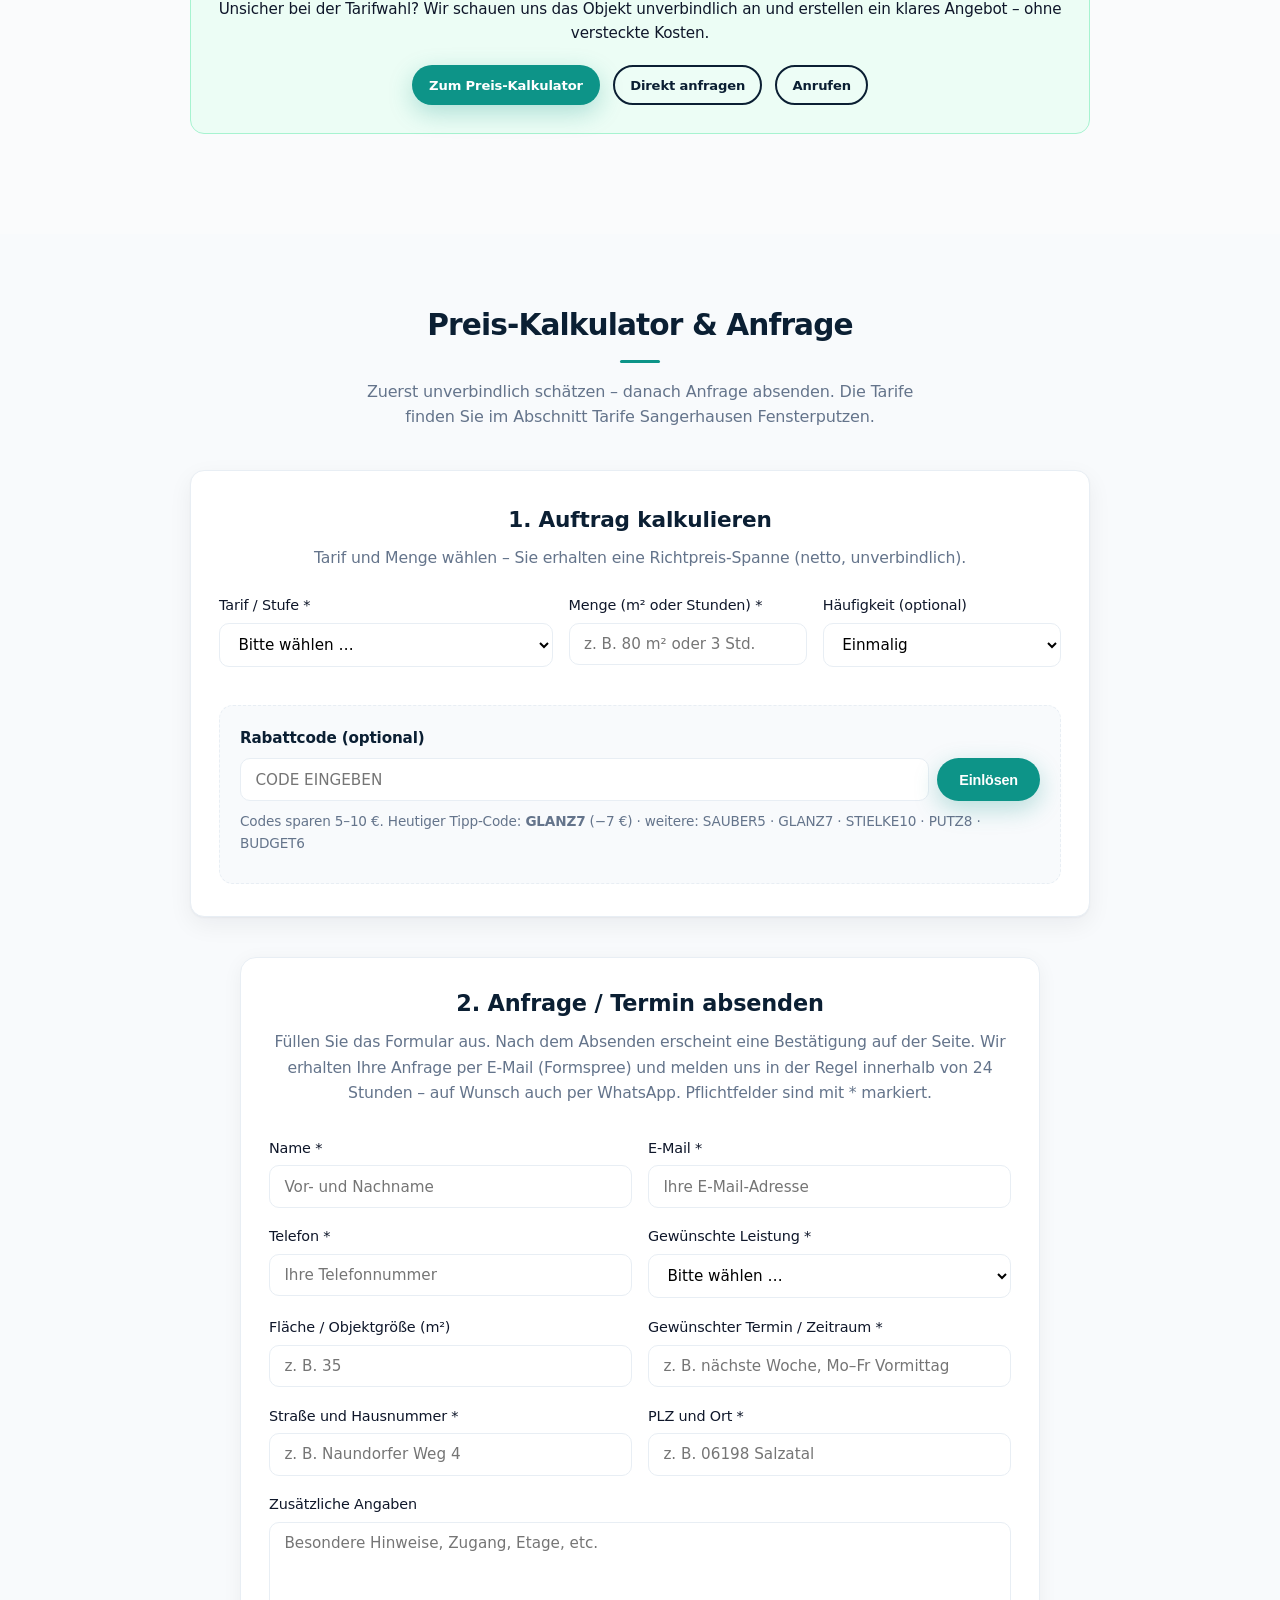
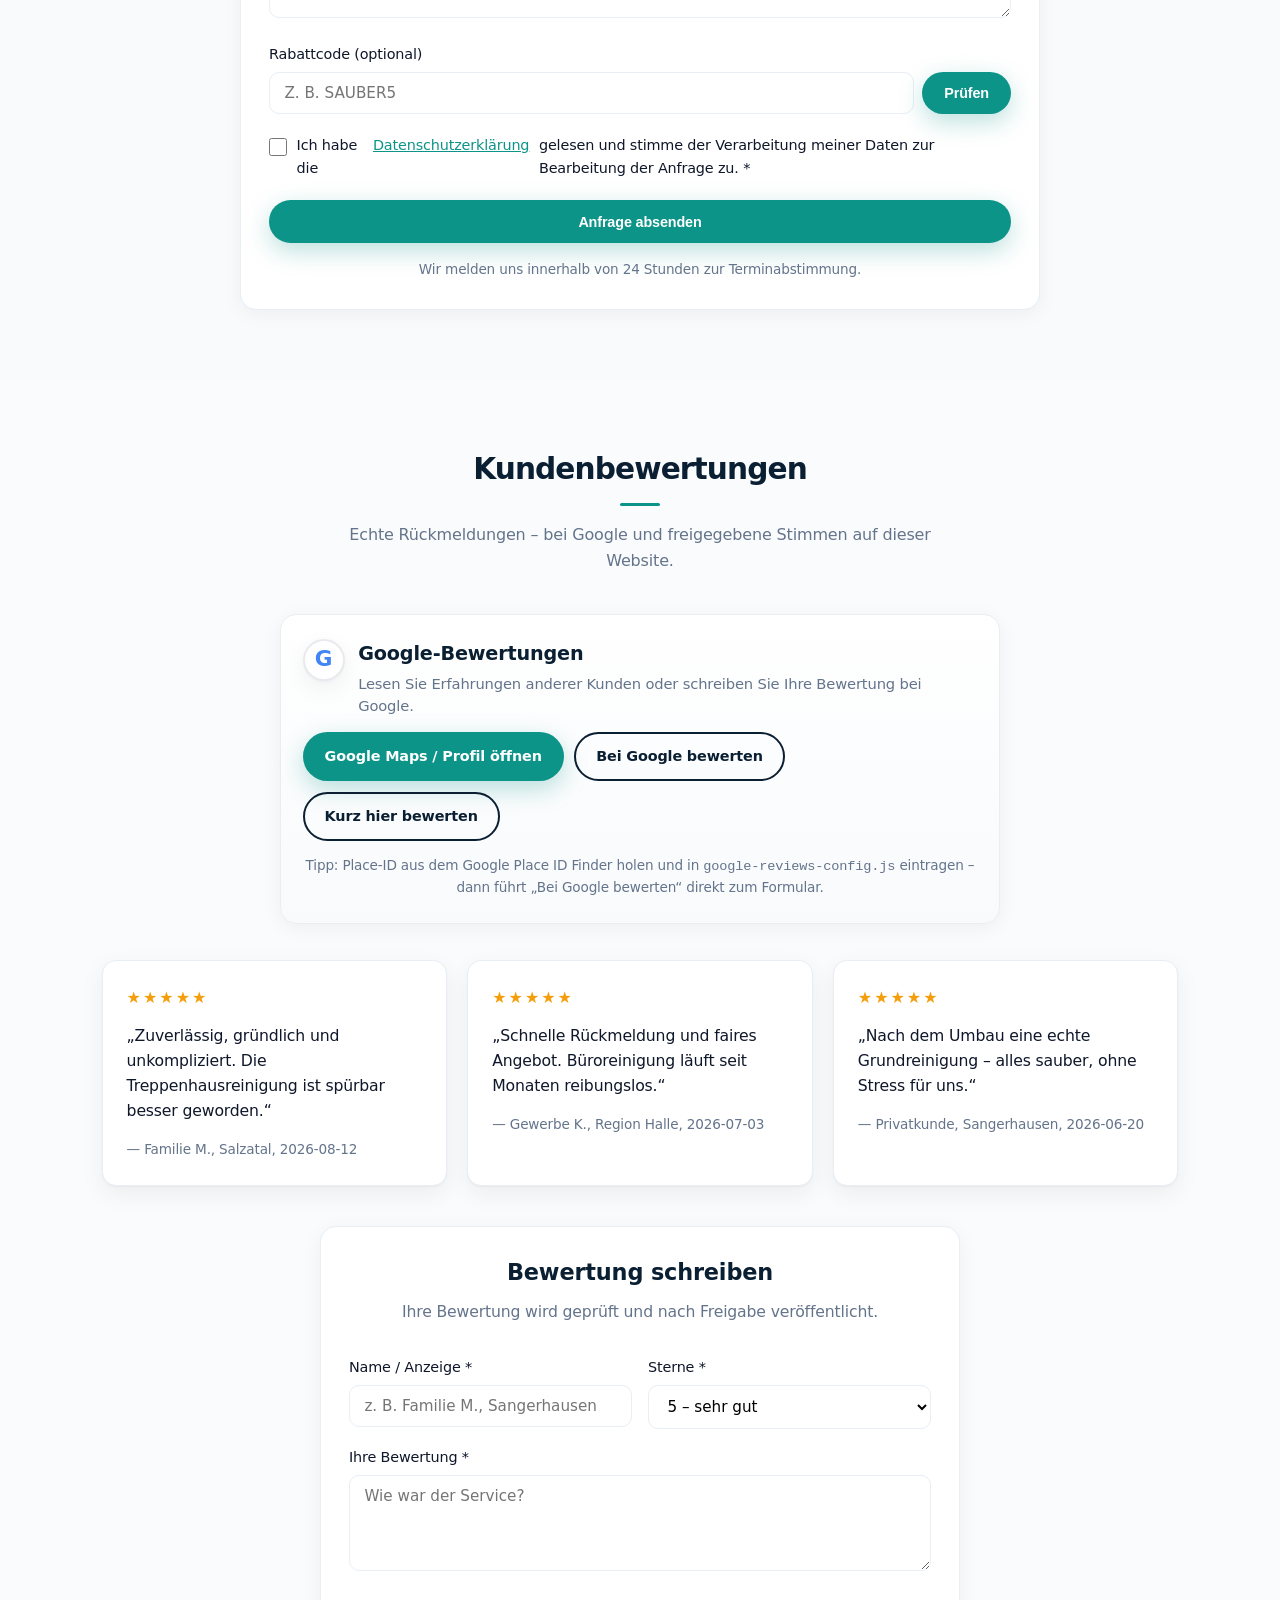
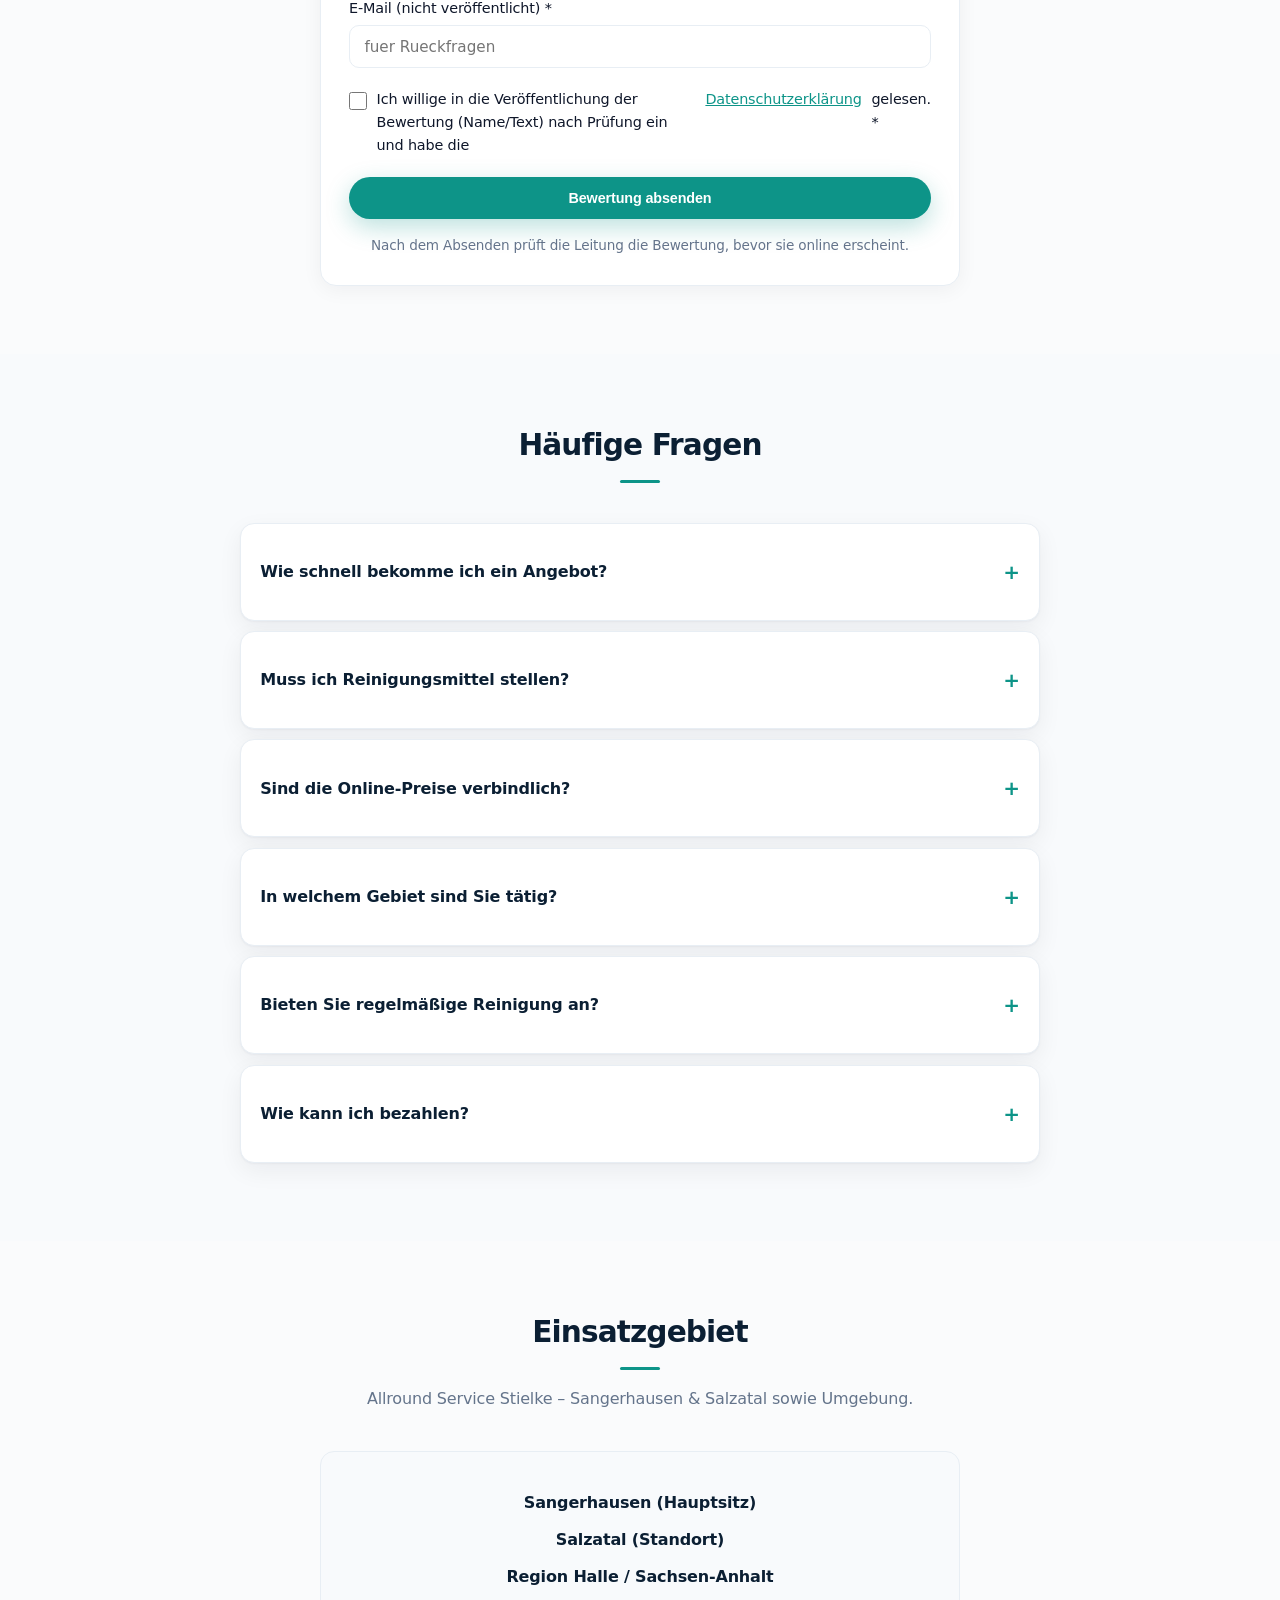
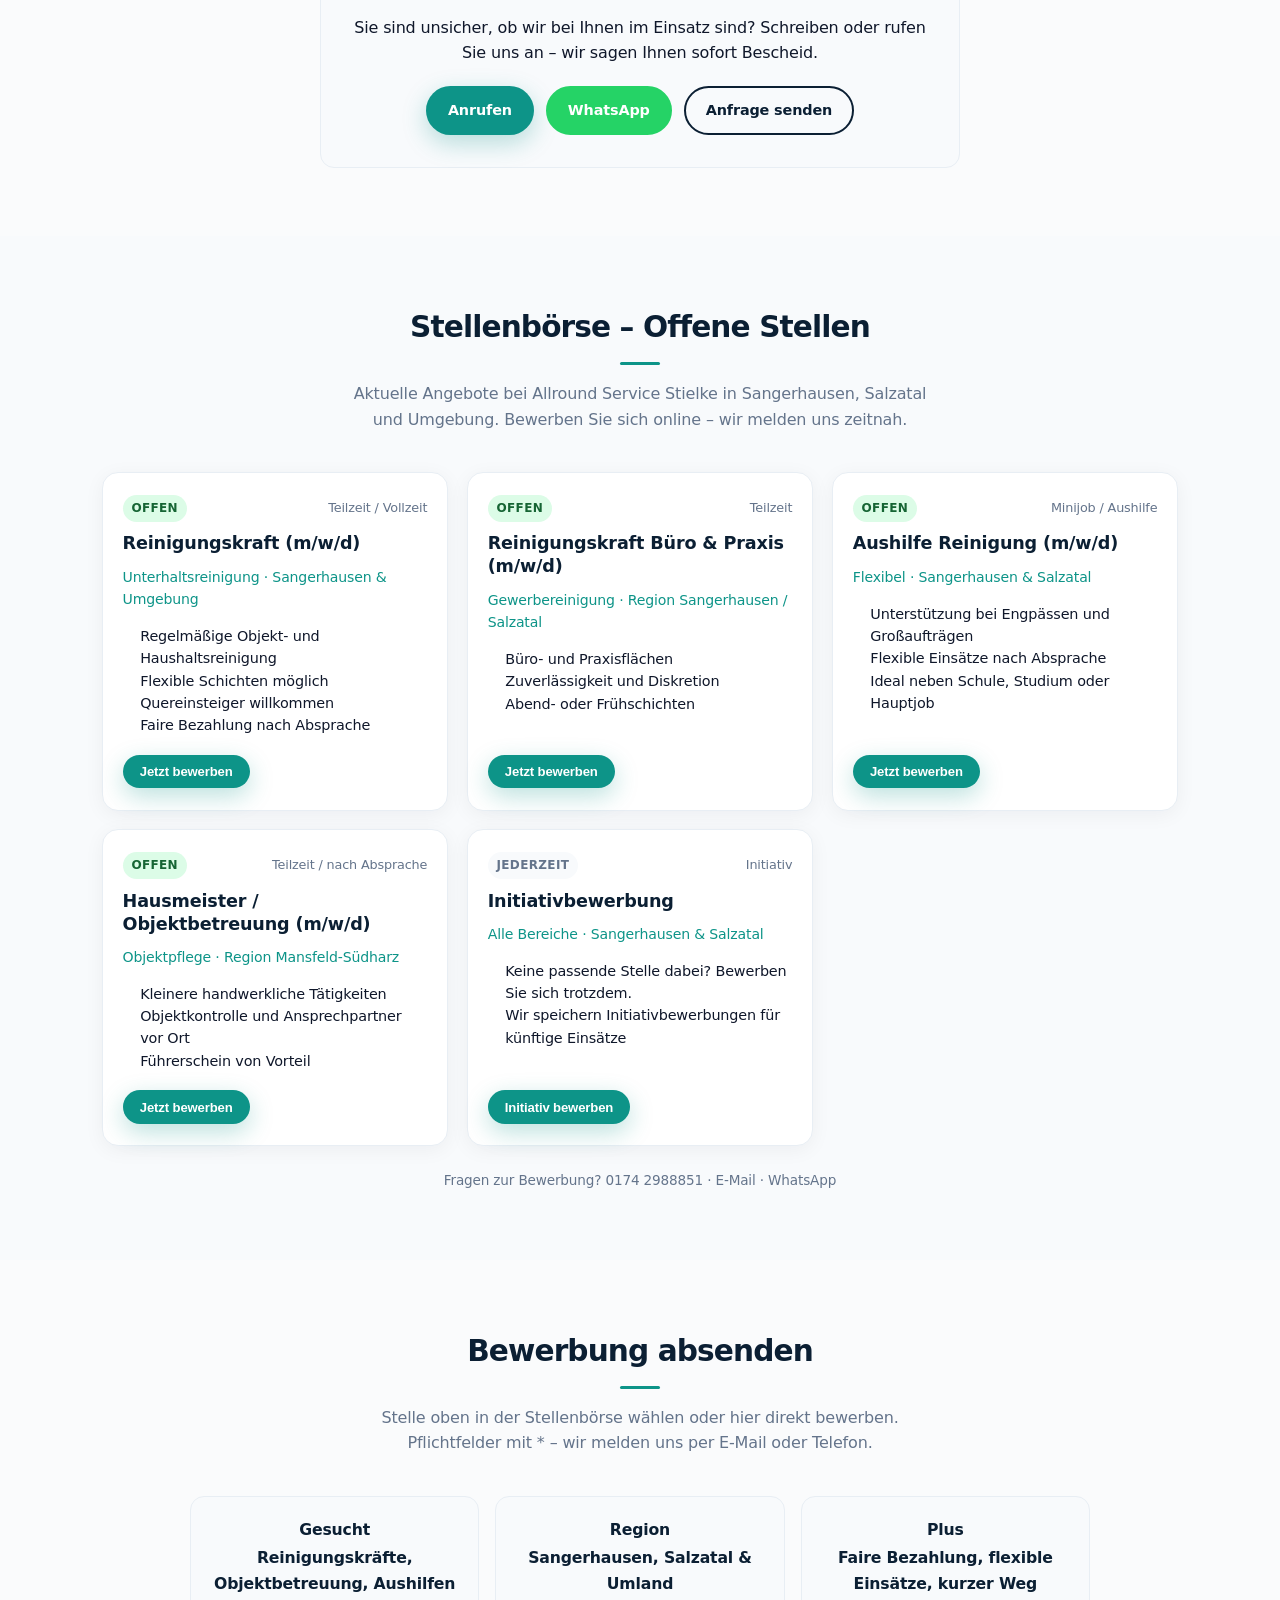
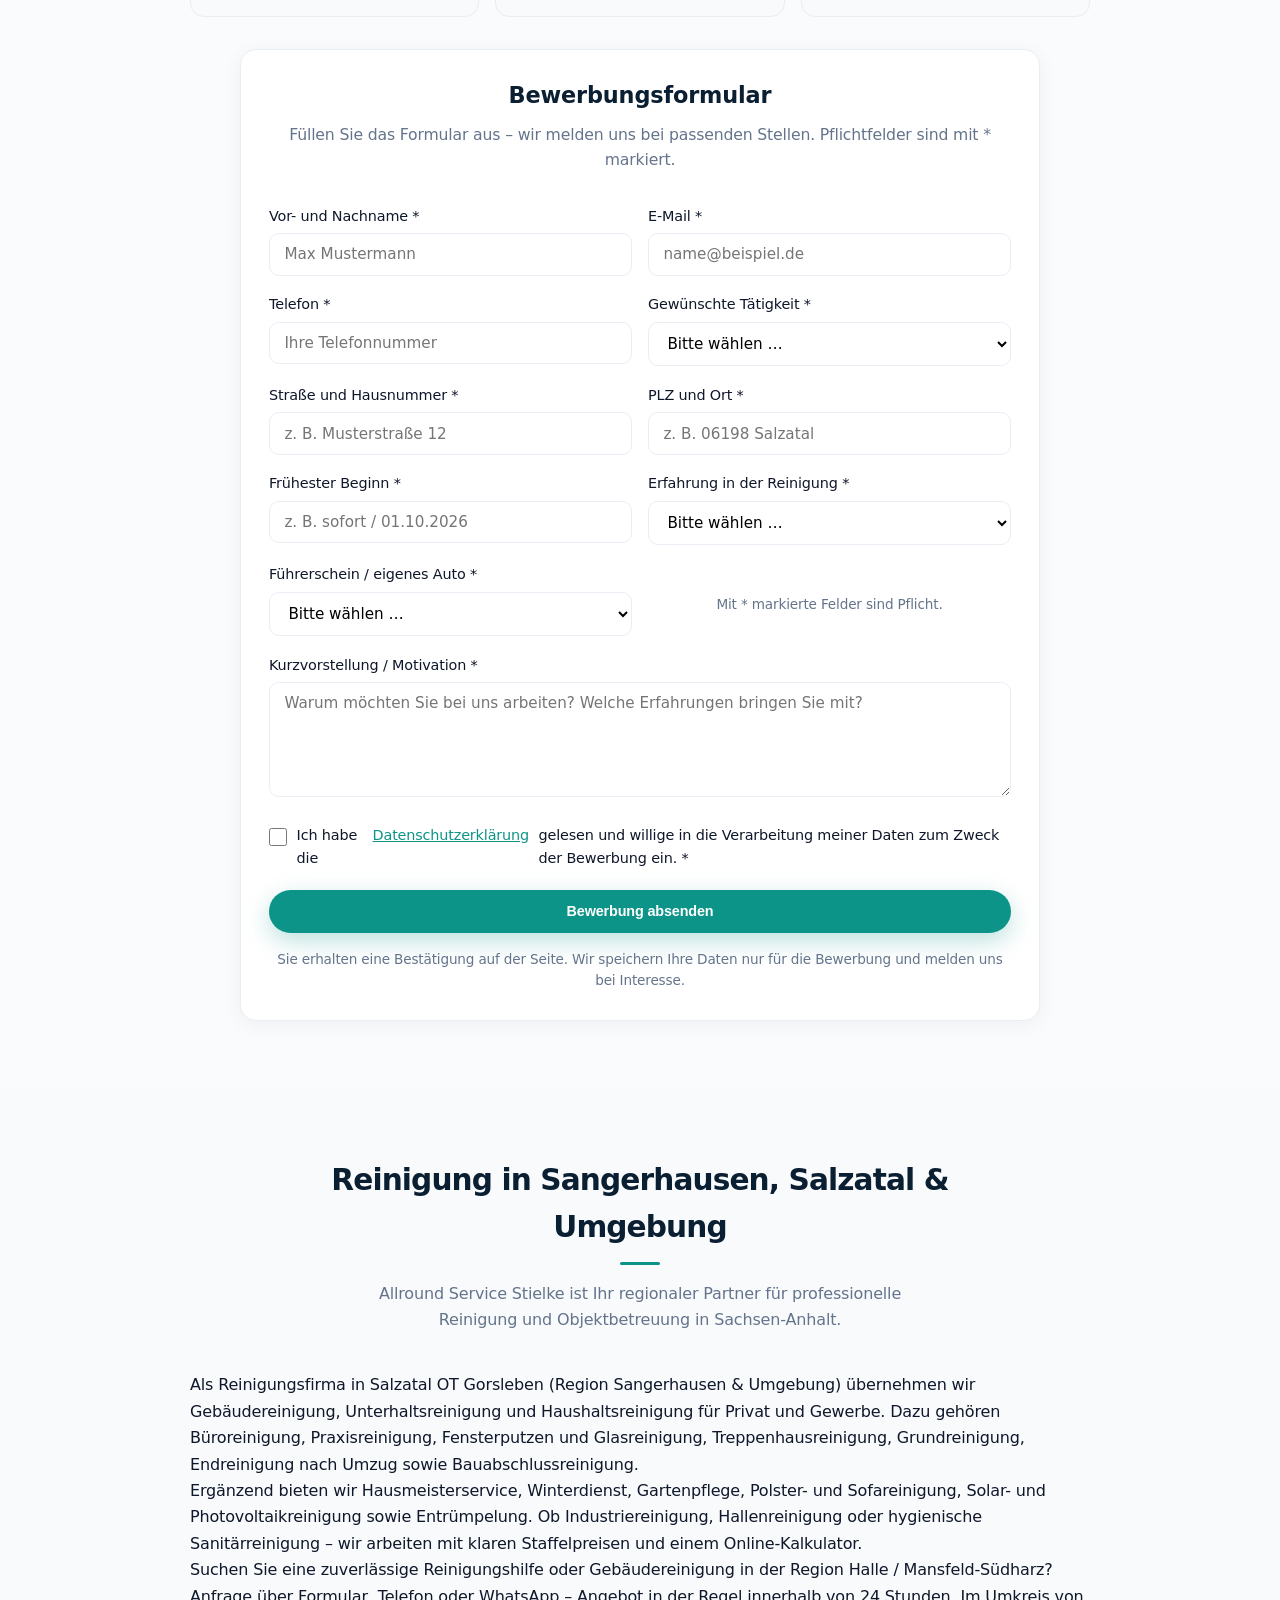
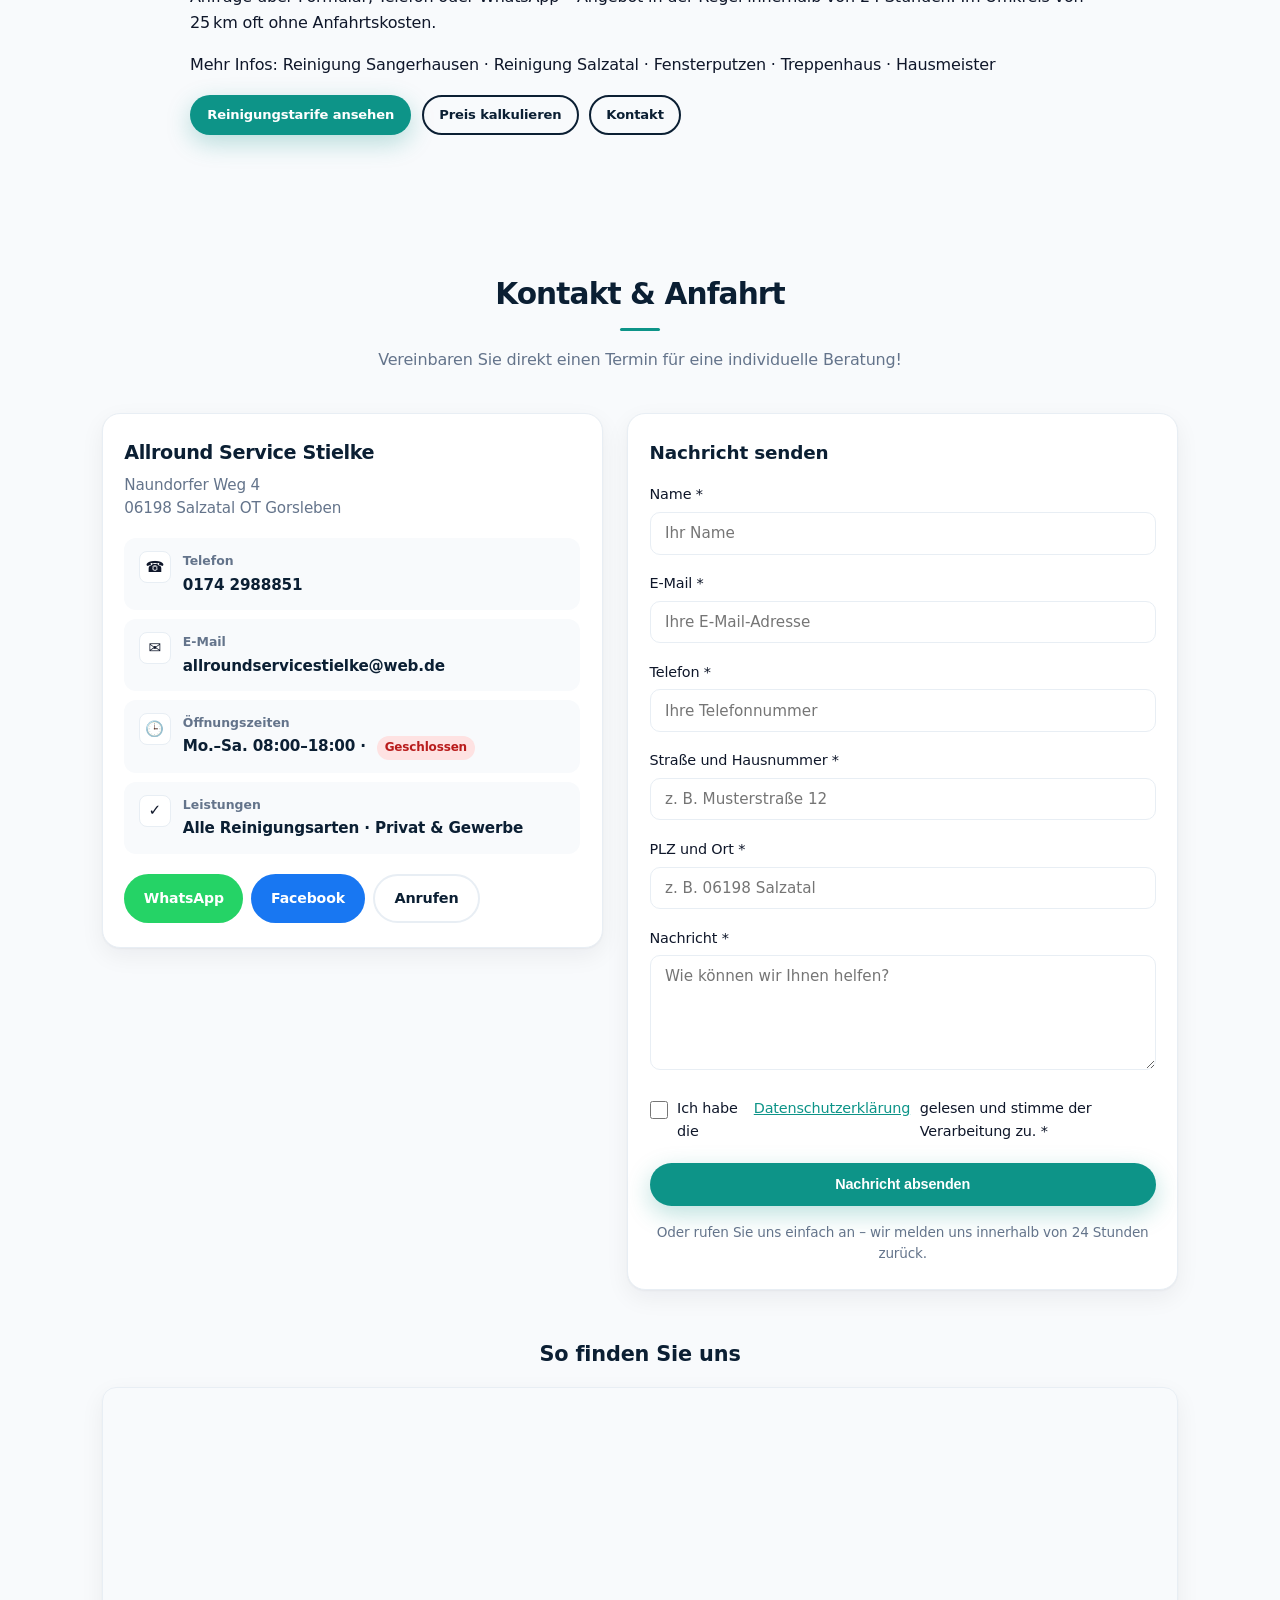
==== commit 7a0dee55: "Add files via upload" ====
--- a/index.html
+++ b/index.html
@@ -315,6 +315,7 @@
           <span class="trust-badge">Regional · Salzatal</span>
           <span class="trust-badge">Faire Festpreise</span>
           <span class="trust-badge">Privat &amp; Gewerbe</span>
+          <span class="trust-badge trust-badge-cert">Zertifikat 1×1 Gebäudereinigung</span>
         </div>
       </div>
       <div class="hero-panel">
@@ -407,7 +408,22 @@
             <div class="why-item"><b>Regional</b><span>Salzatal &amp; Umgebung</span></div>
             <div class="why-item"><b>Transparent</b><span>Online kalkulieren</span></div>
             <div class="why-item"><b>Zuverlässig</b><span>Team vor Ort</span></div>
-          </div>
+          
+      <div class="cert-card">
+        <div class="cert-badge-icon" aria-hidden="true">✓</div>
+        <div>
+          <h3>Qualifikation</h3>
+          <p><strong>Andy Stielke</strong> – erfolgreiche Teilnahme am Kurs <strong>„1×1 der Gebäudereinigung“</strong> (25.03.2025).</p>
+          <ul class="cert-topics">
+            <li>Grundlagen: pH-Wert, Sinnerscher Kreis, Farbsystem, Wischsysteme</li>
+            <li>Reinigungs- &amp; Desinfektionsmittel, Textilien, Materialkunde</li>
+            <li>Oberflächen- &amp; Bodenreinigung, Spendersysteme</li>
+            <li>Abfallentsorgung &amp; Reinigungskontrolle</li>
+          </ul>
+          <p class="cert-meta">Akademieleitung: Robert Fleischhauer · Fachwirt für Reinigung &amp; Hygiene (FIGR)</p>
+        </div>
+      </div>
+</div>
           <a href="#kontakt" class="btn btn-primary btn-block">Kontakt aufnehmen</a>
         </div>
       </div>
--- a/styles.css
+++ b/styles.css
@@ -3050,3 +3050,61 @@
   .contact-grid { grid-template-columns: 1fr; }
   .contact-cta .btn-secondary { width: 100%; justify-content: center; }
 }
+
+
+/* Zertifikat / Qualifikation */
+.trust-badge-cert {
+  background: #ecfdf5 !important;
+  border-color: #99f6e4 !important;
+  color: #0f766e !important;
+}
+.cert-card {
+  display: flex;
+  gap: 1rem;
+  align-items: flex-start;
+  max-width: 720px;
+  margin: 2rem auto 0;
+  padding: 1.35rem 1.25rem;
+  background: #fff;
+  border: 1px solid var(--border);
+  border-radius: 16px;
+  box-shadow: var(--shadow);
+}
+.cert-badge-icon {
+  flex-shrink: 0;
+  width: 48px;
+  height: 48px;
+  border-radius: 12px;
+  background: linear-gradient(135deg, #0d9488, #0f766e);
+  color: #fff;
+  display: grid;
+  place-items: center;
+  font-size: 1.35rem;
+  font-weight: 800;
+}
+.cert-card h3 {
+  margin: 0 0 0.4rem;
+  color: var(--primary);
+  font-size: 1.1rem;
+}
+.cert-card p {
+  margin: 0 0 0.65rem;
+  font-size: 0.95rem;
+  line-height: 1.5;
+  color: var(--text);
+}
+.cert-topics {
+  margin: 0 0 0.75rem 1.1rem;
+  list-style: disc;
+  color: var(--text-light);
+  font-size: 0.88rem;
+  line-height: 1.5;
+}
+.cert-meta {
+  font-size: 0.82rem !important;
+  color: var(--text-light) !important;
+  margin: 0 !important;
+}
+@media (max-width: 600px) {
+  .cert-card { flex-direction: column; }
+}
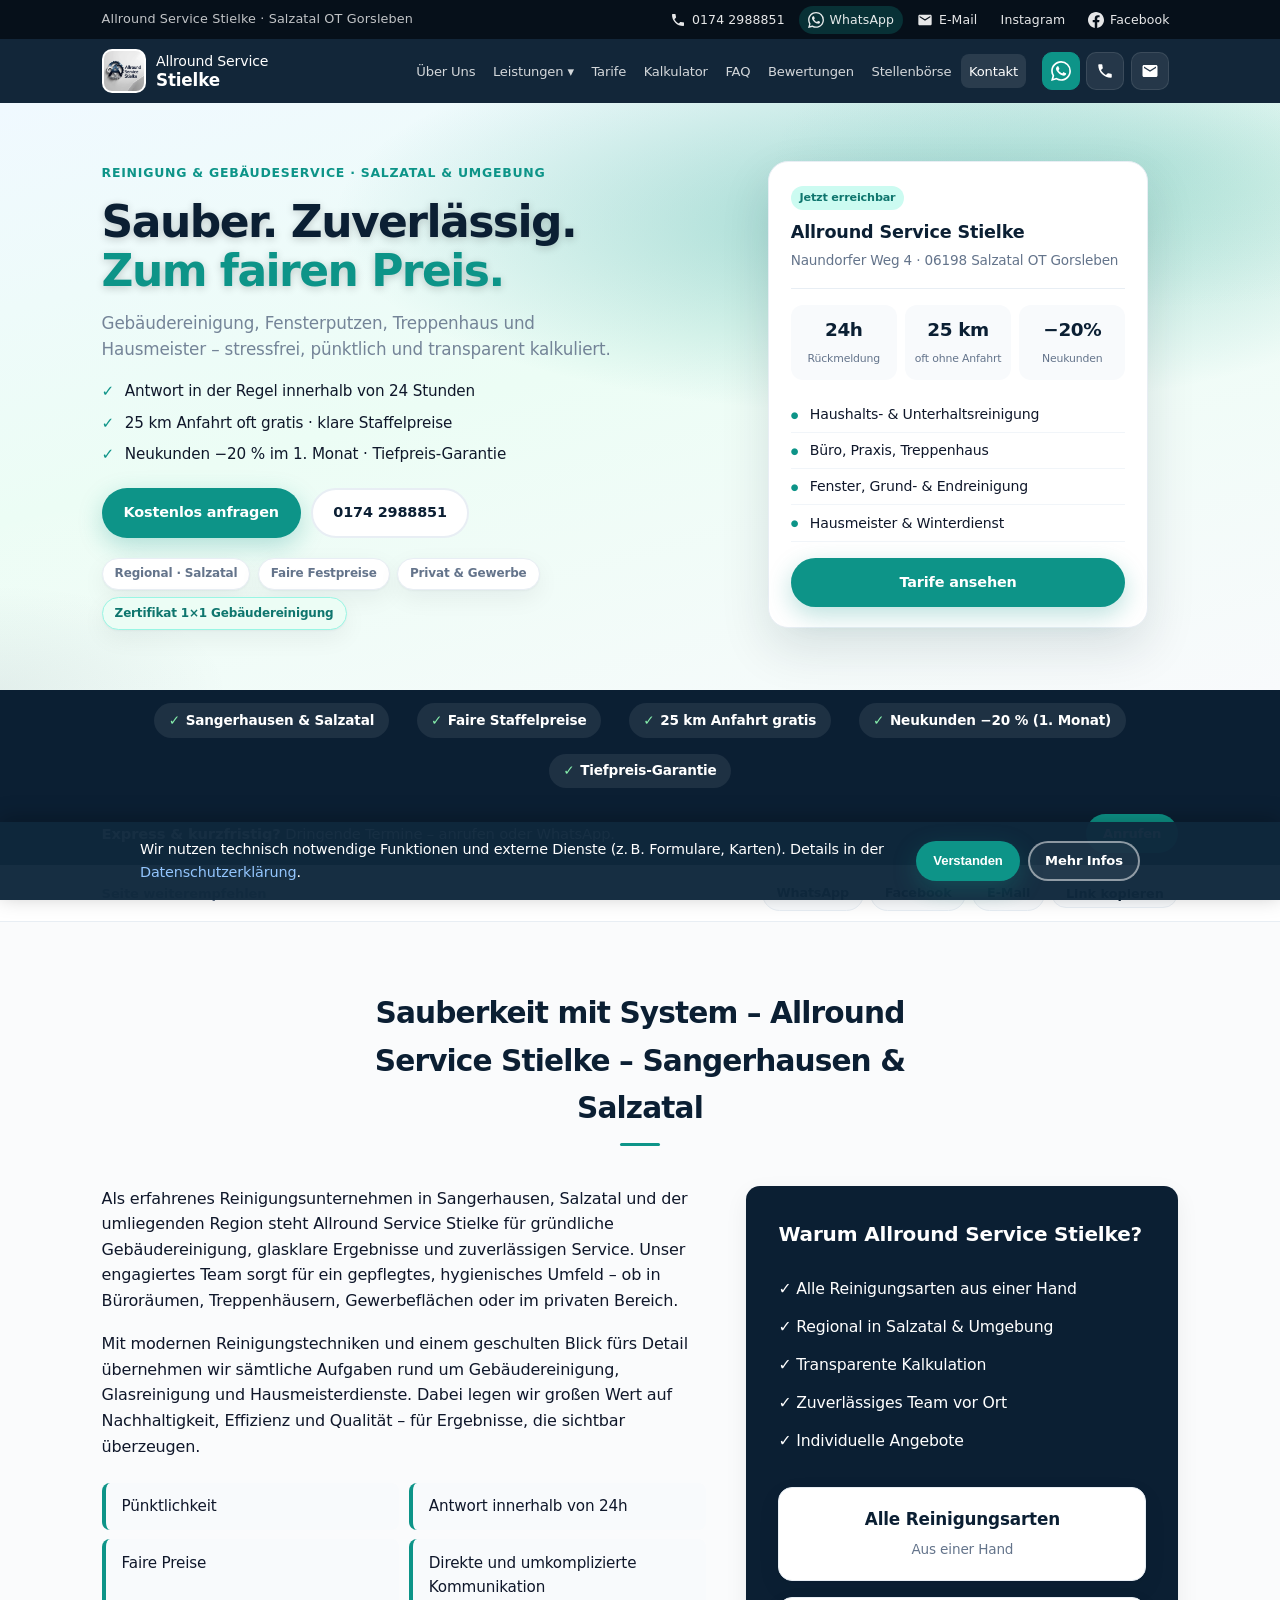
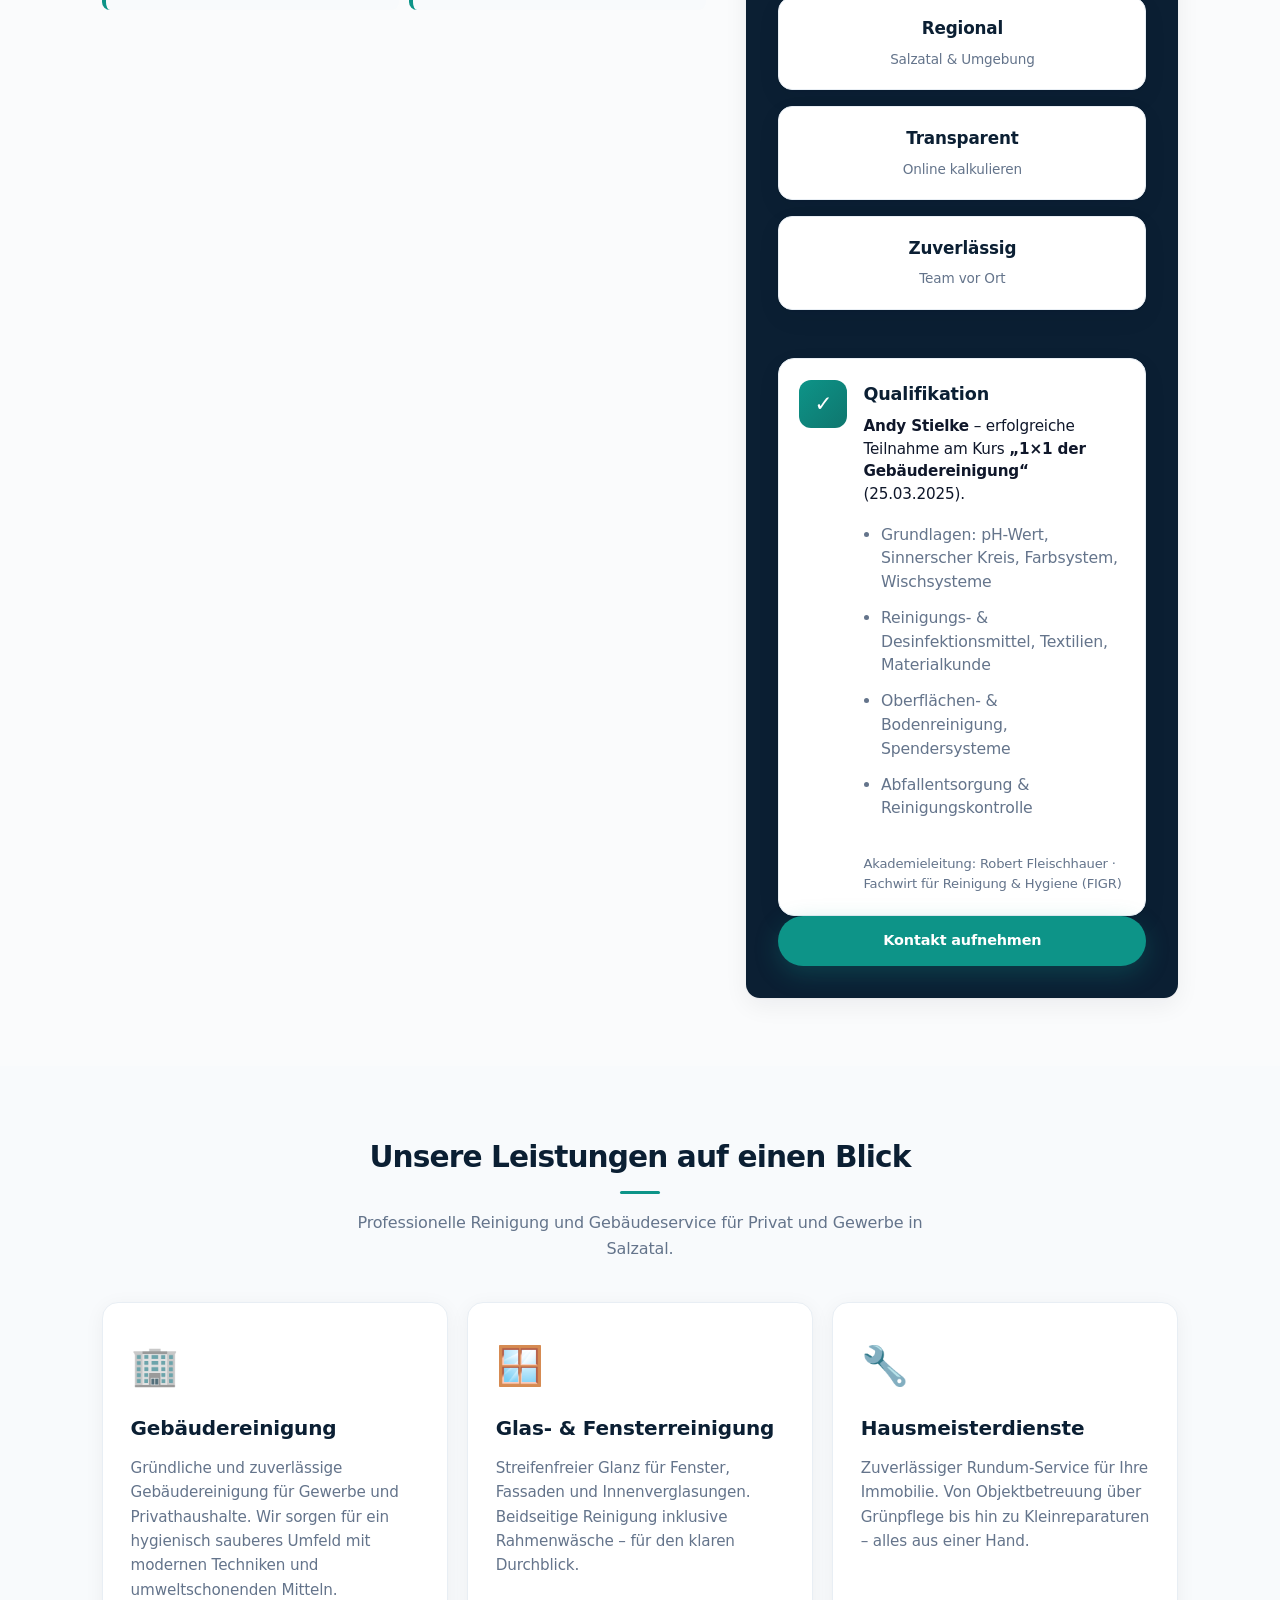
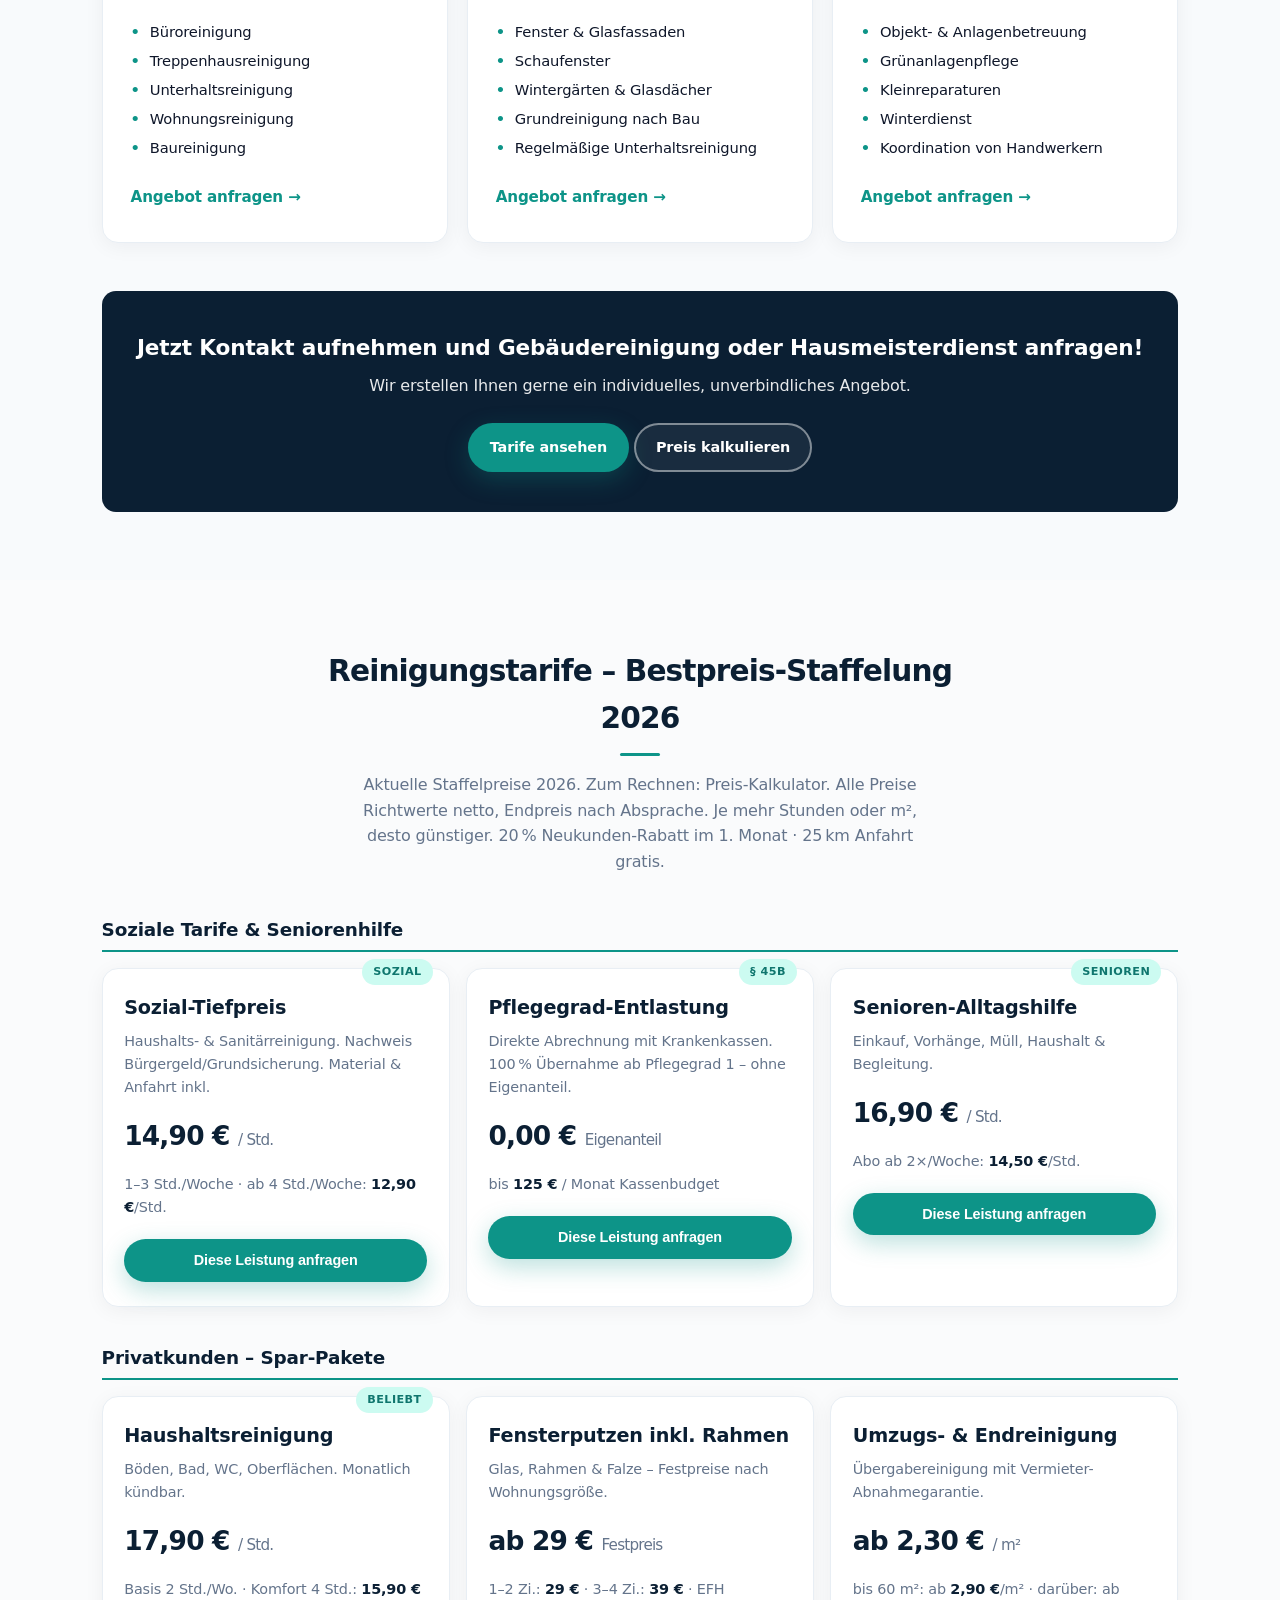
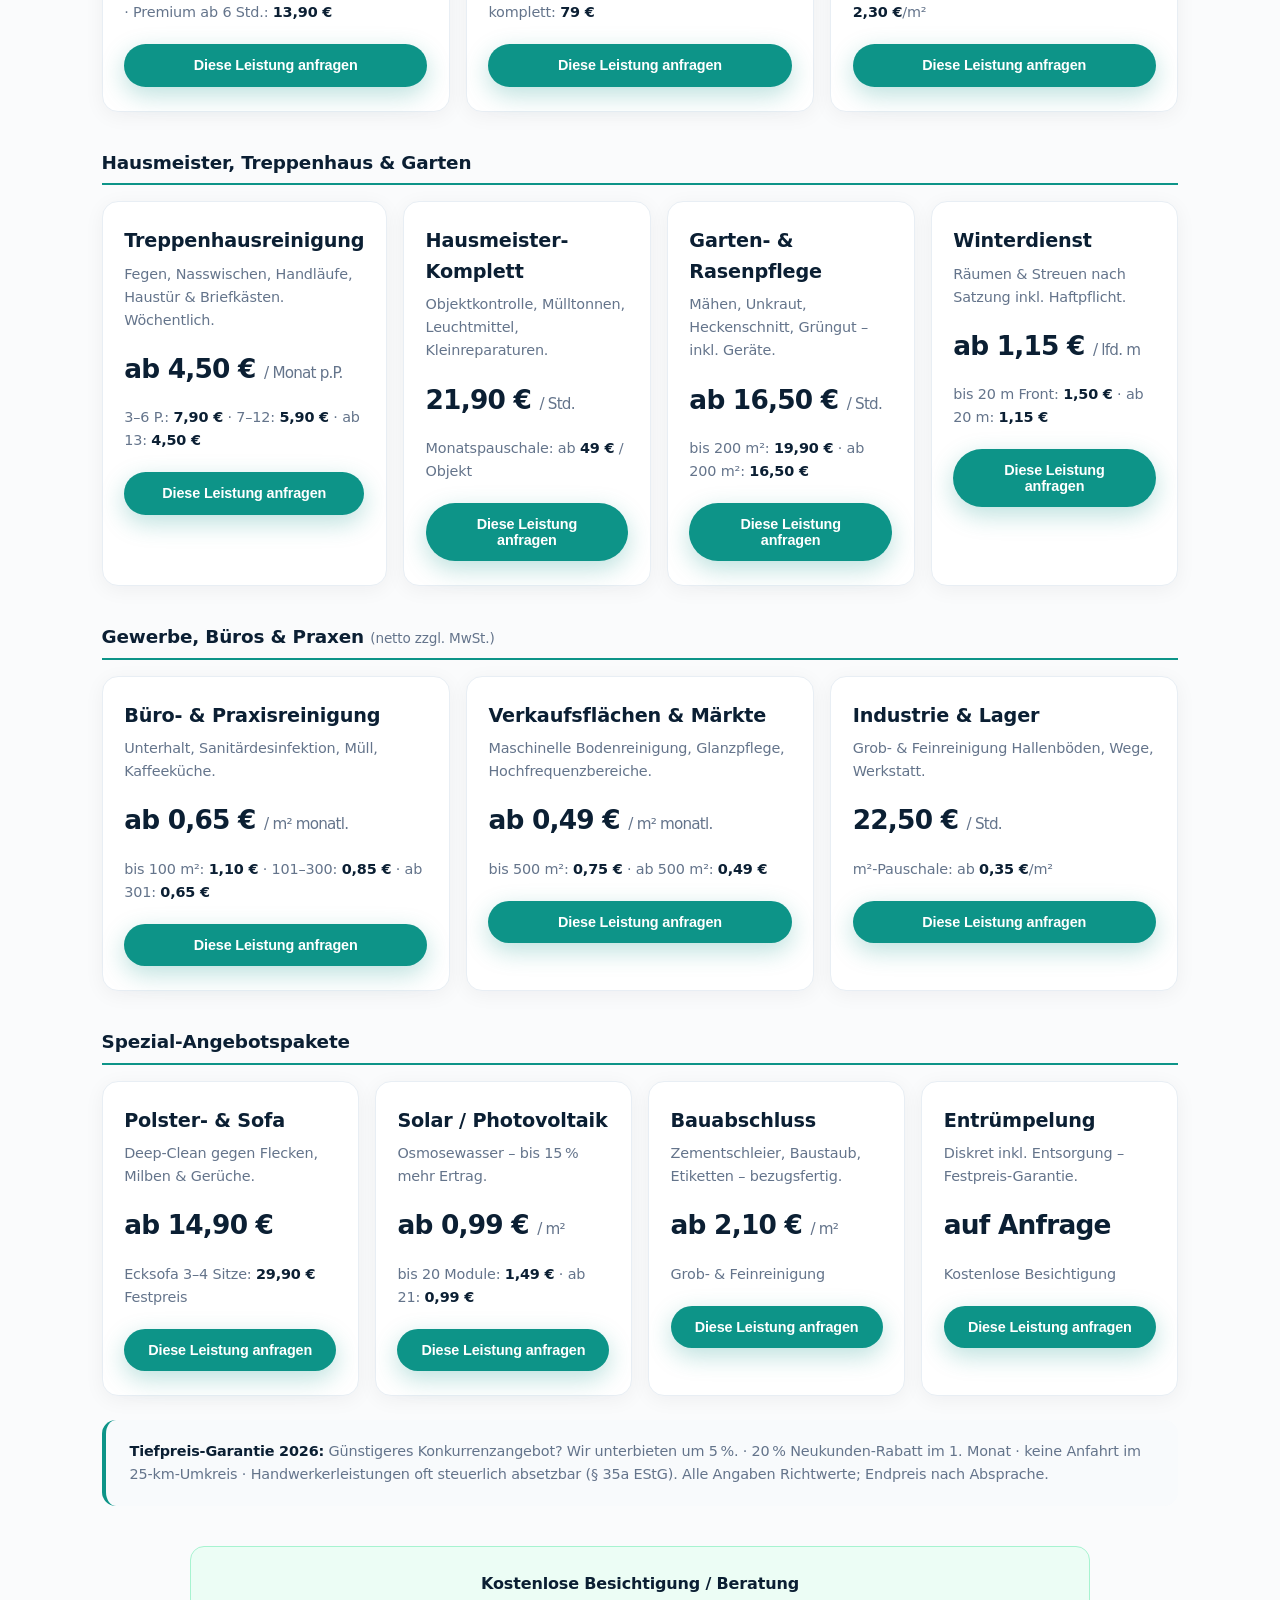
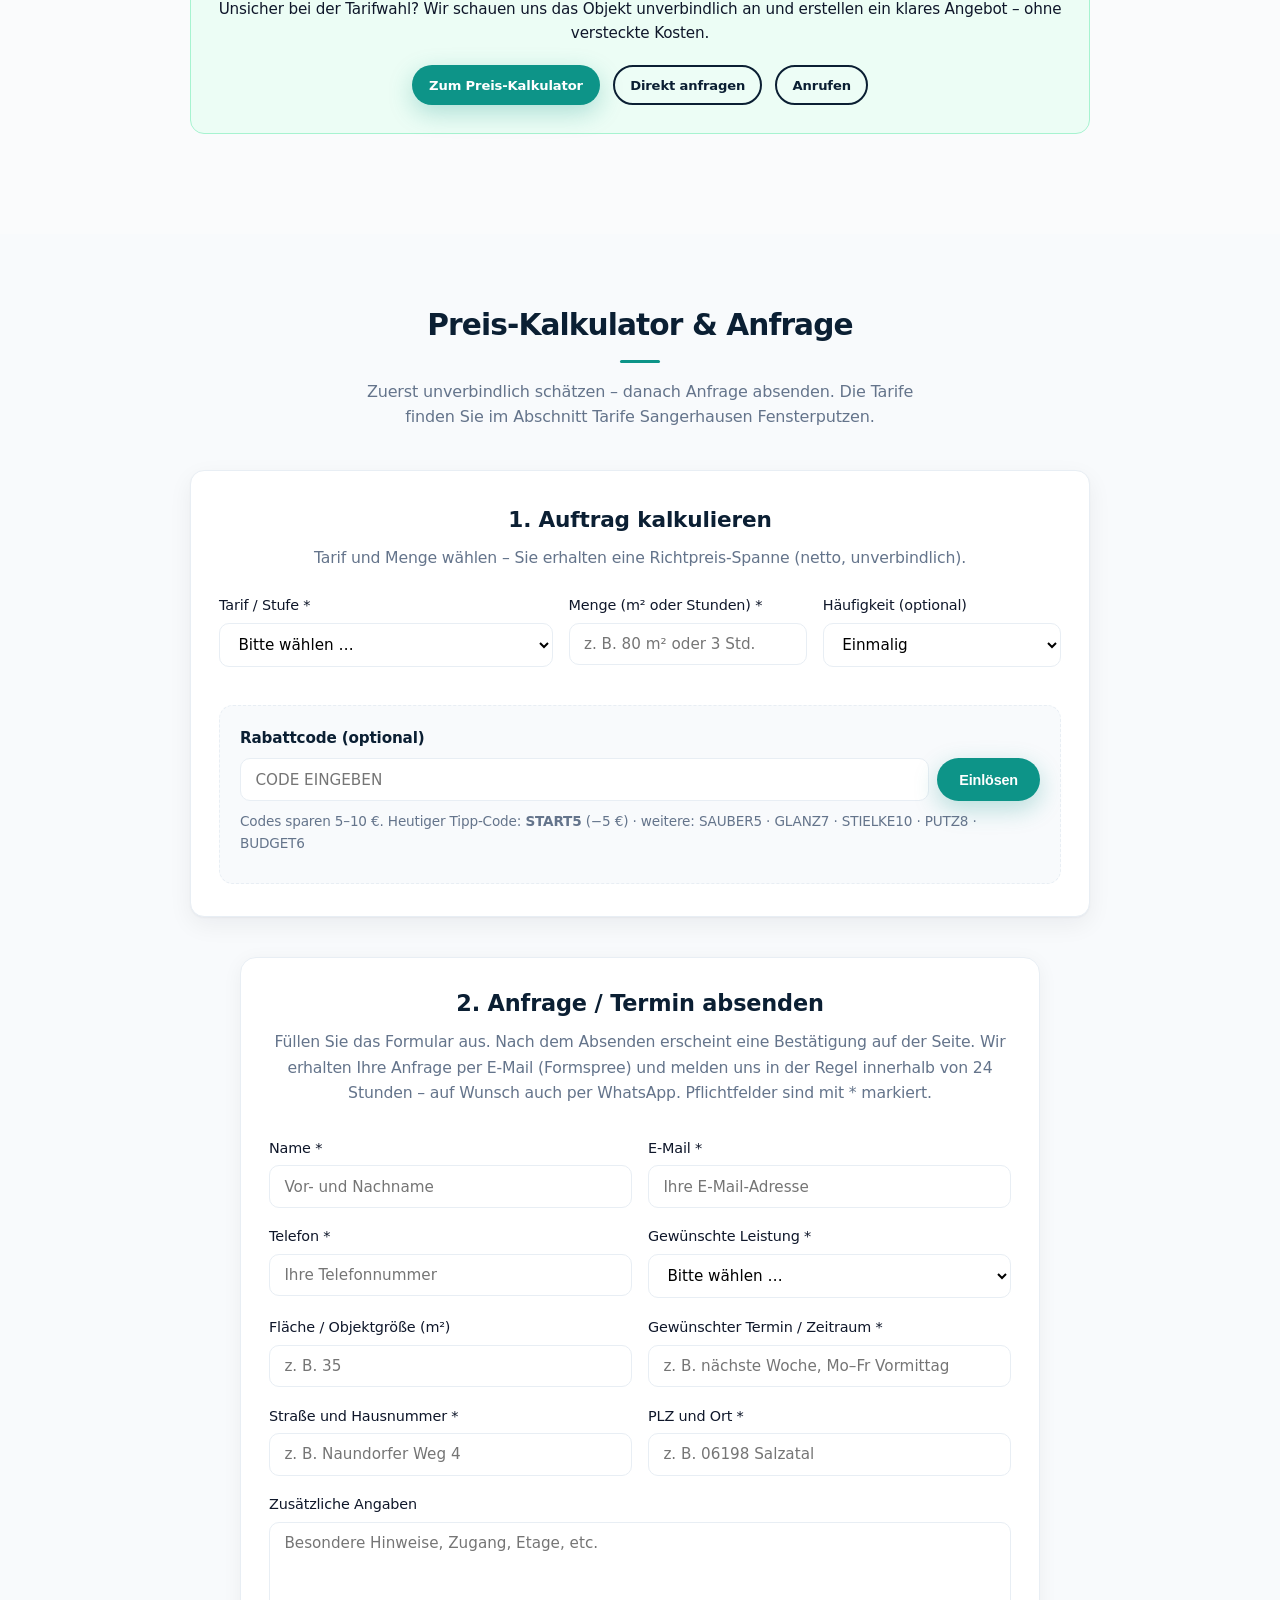
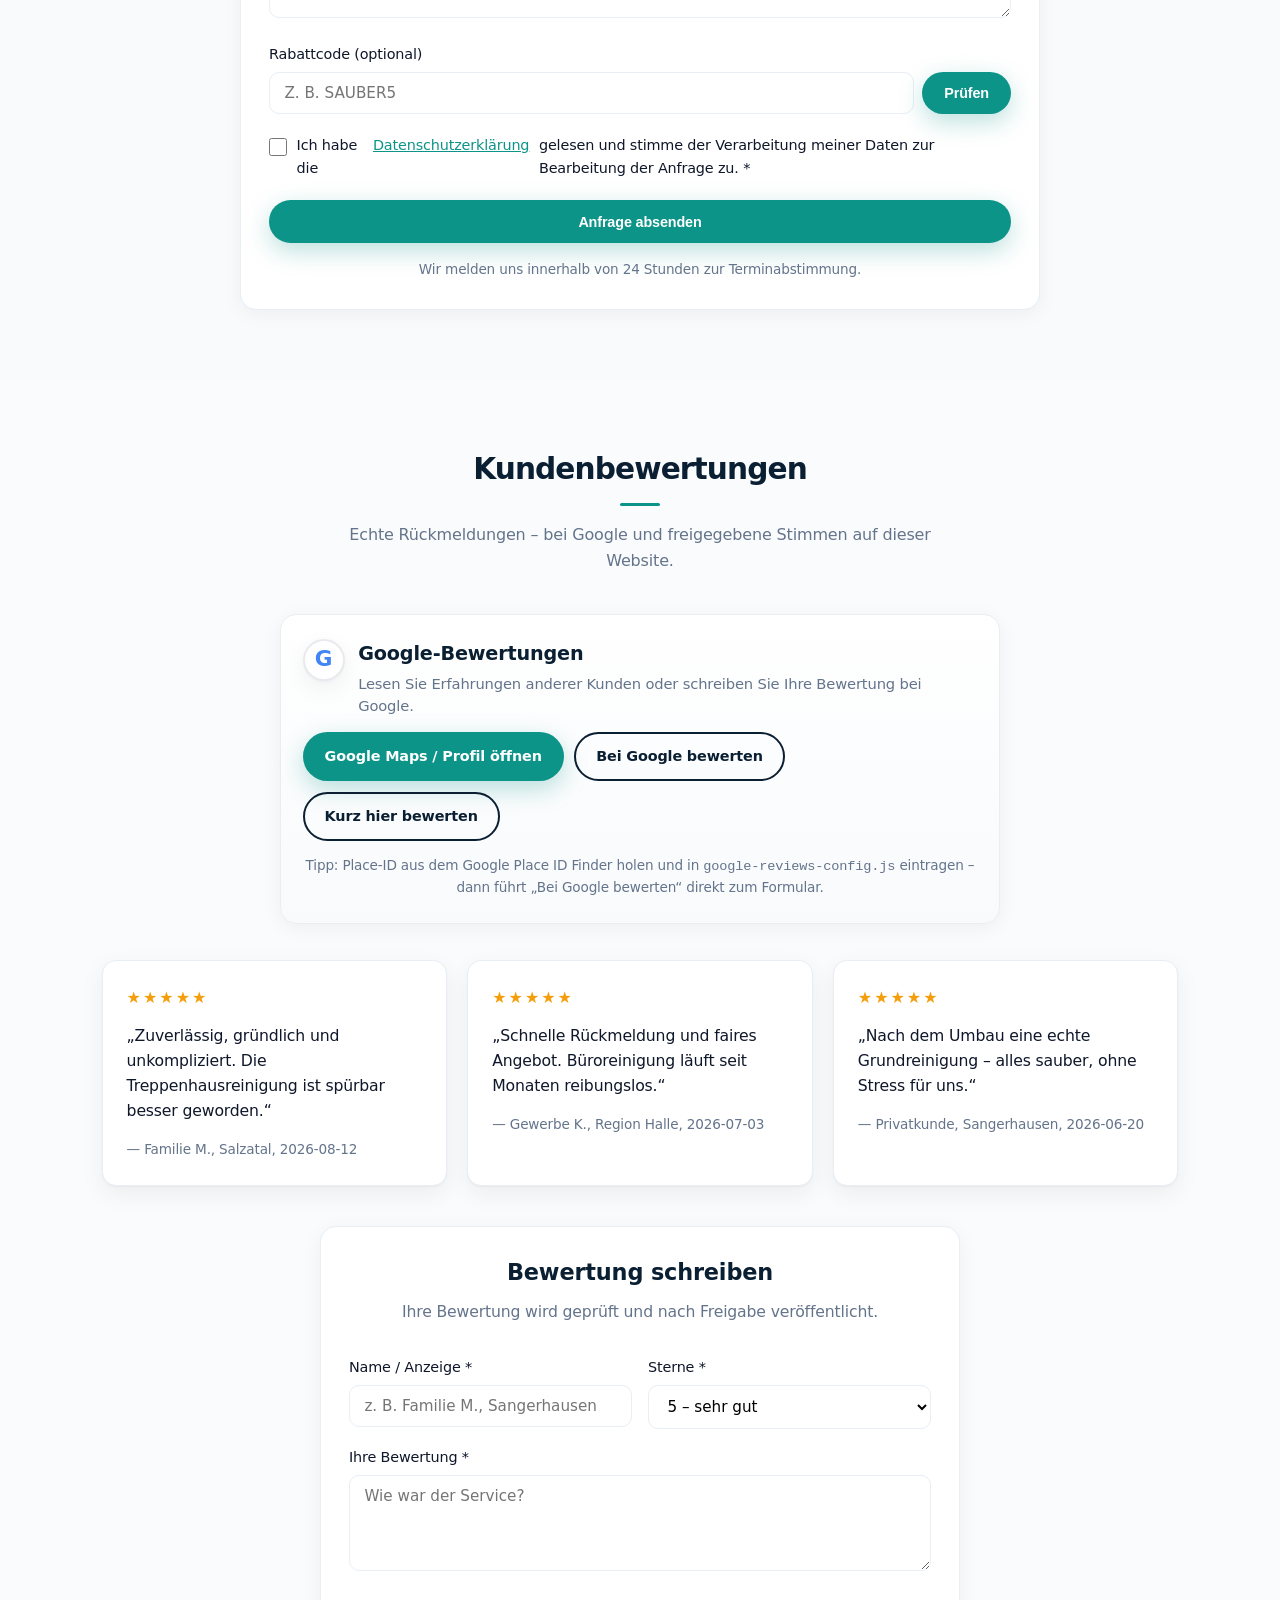
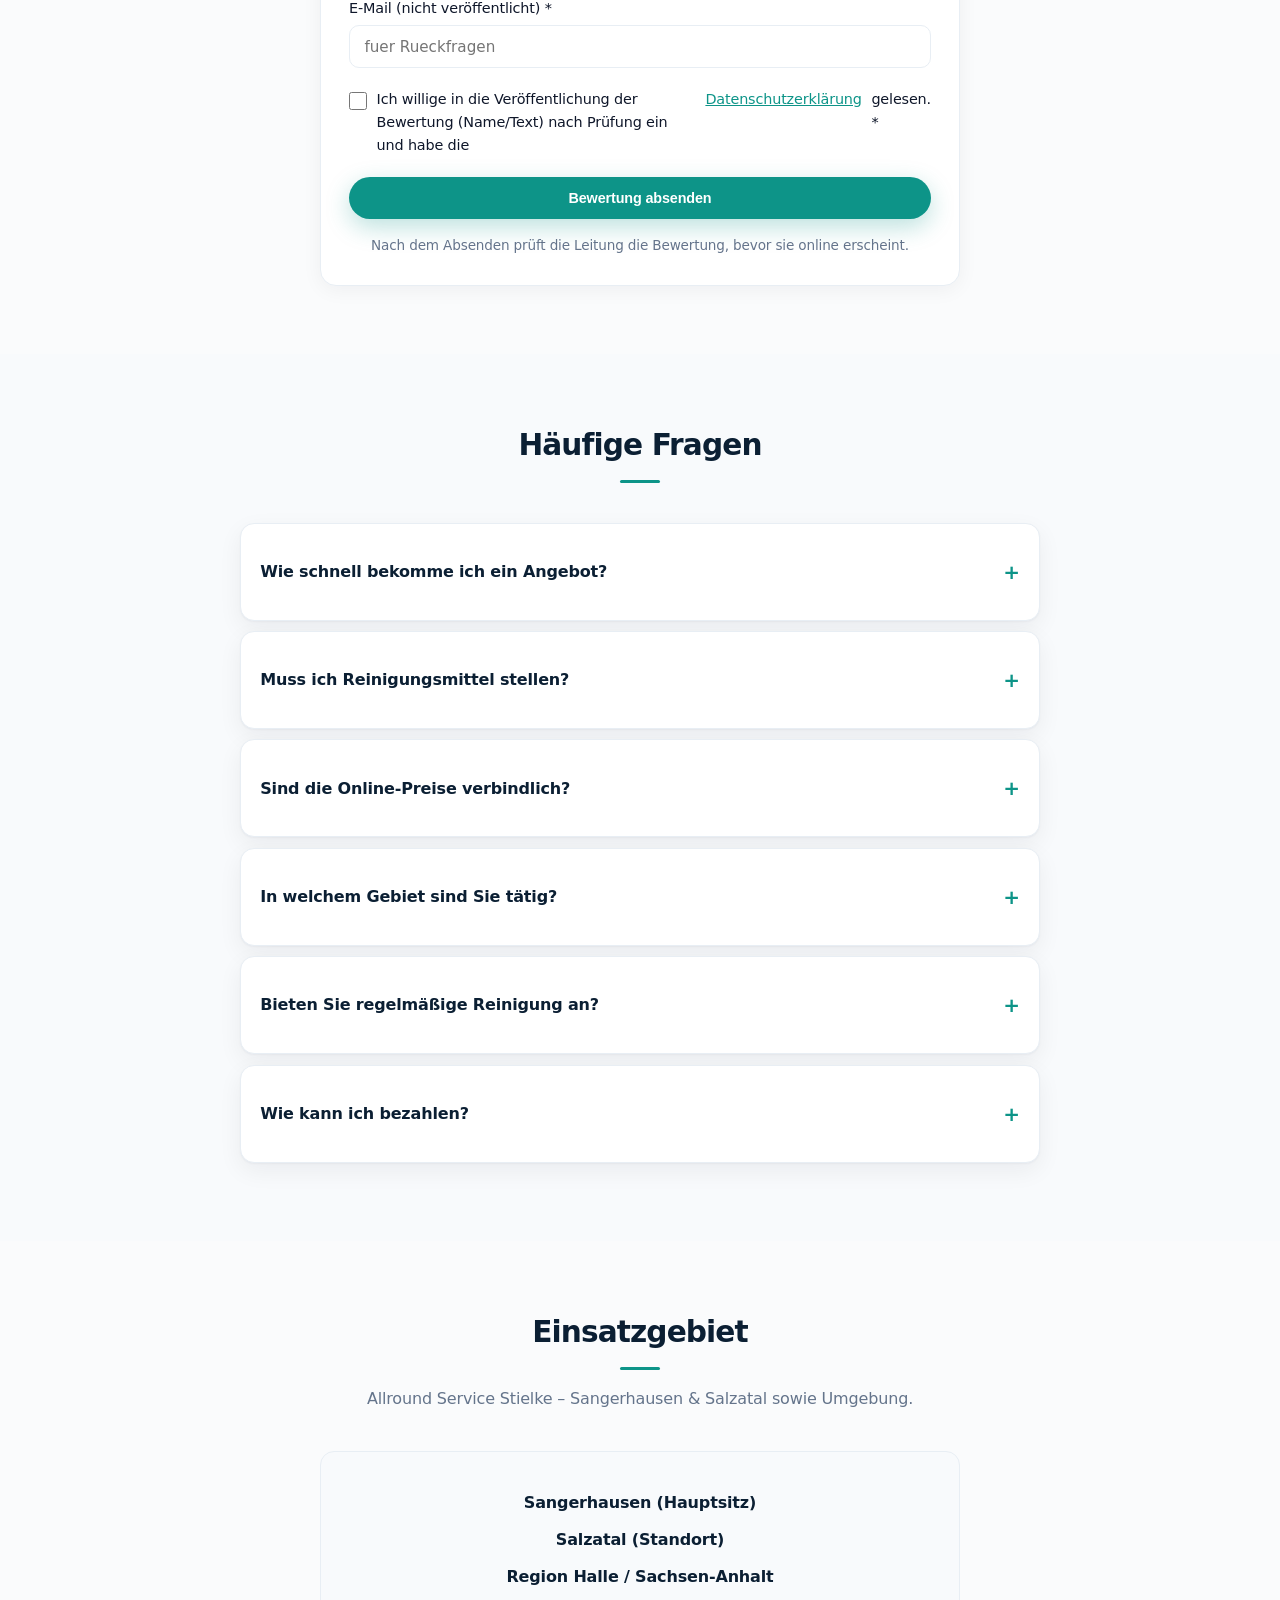
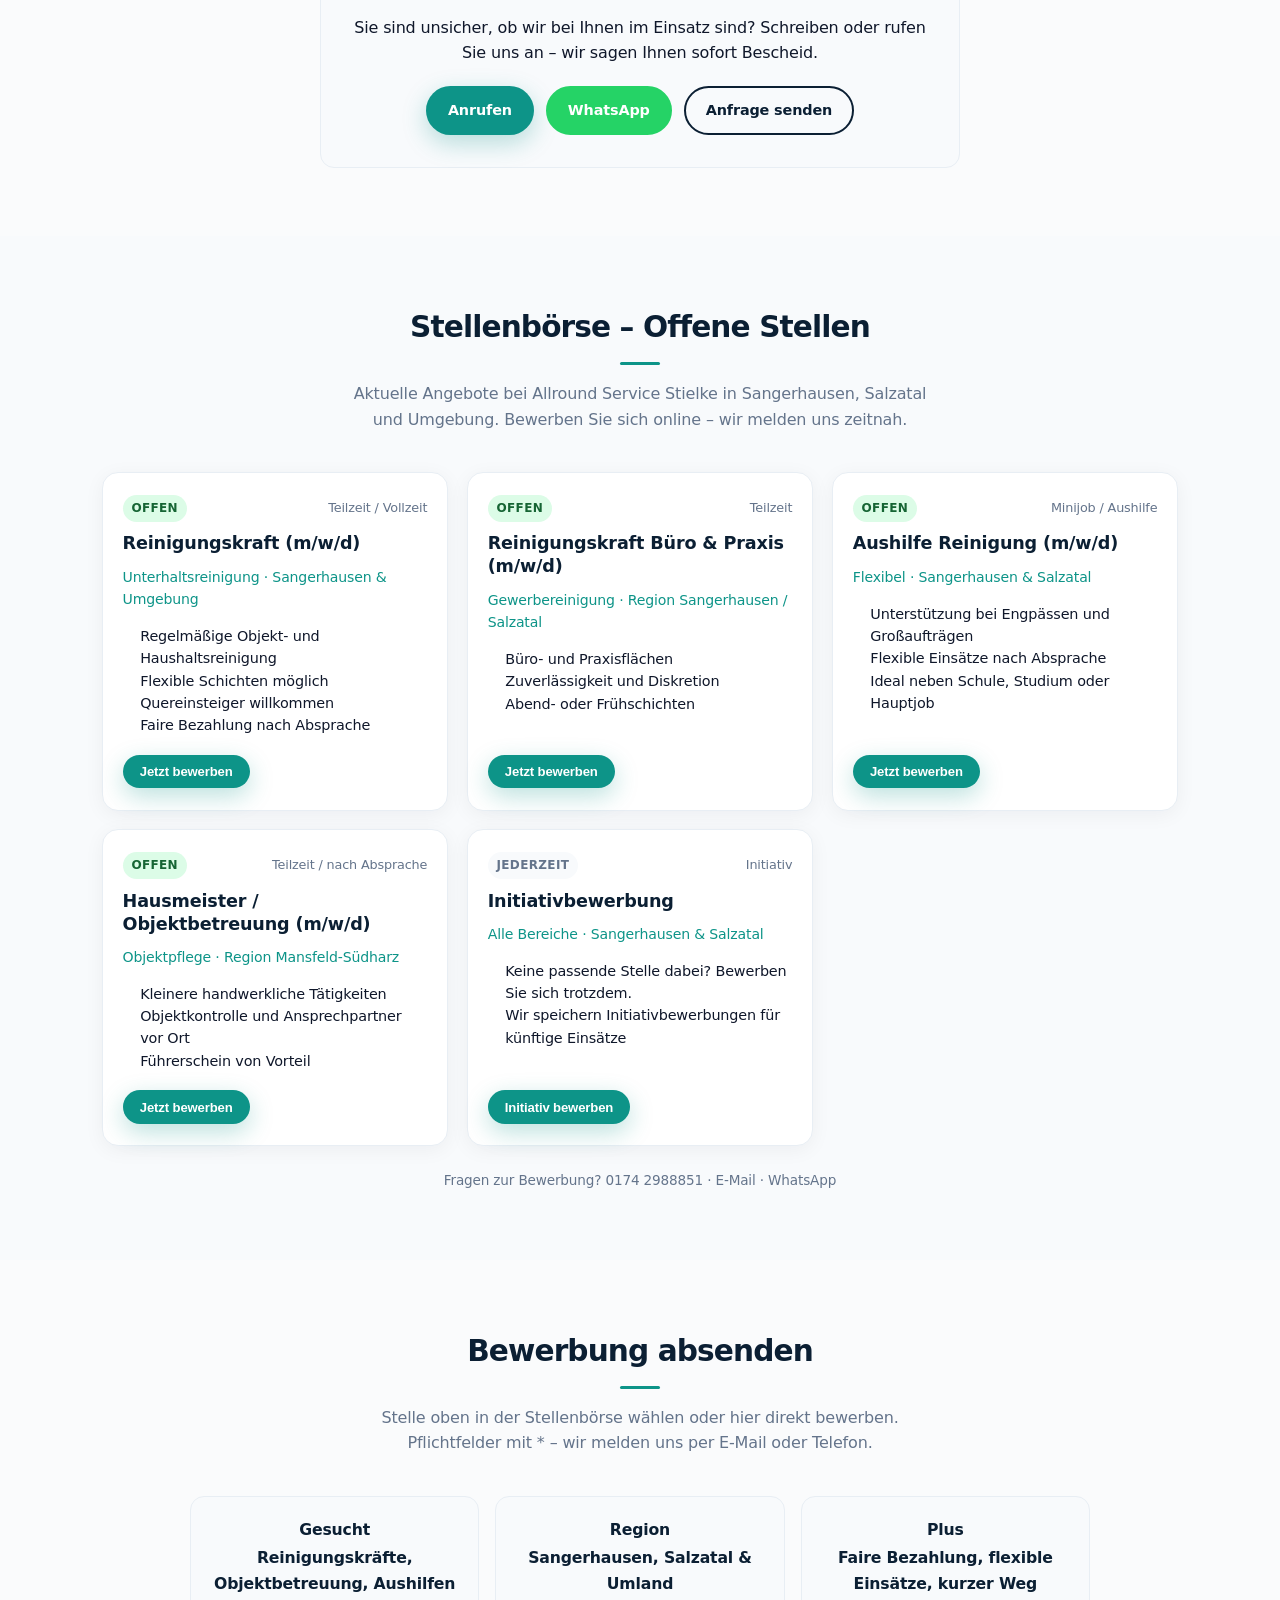
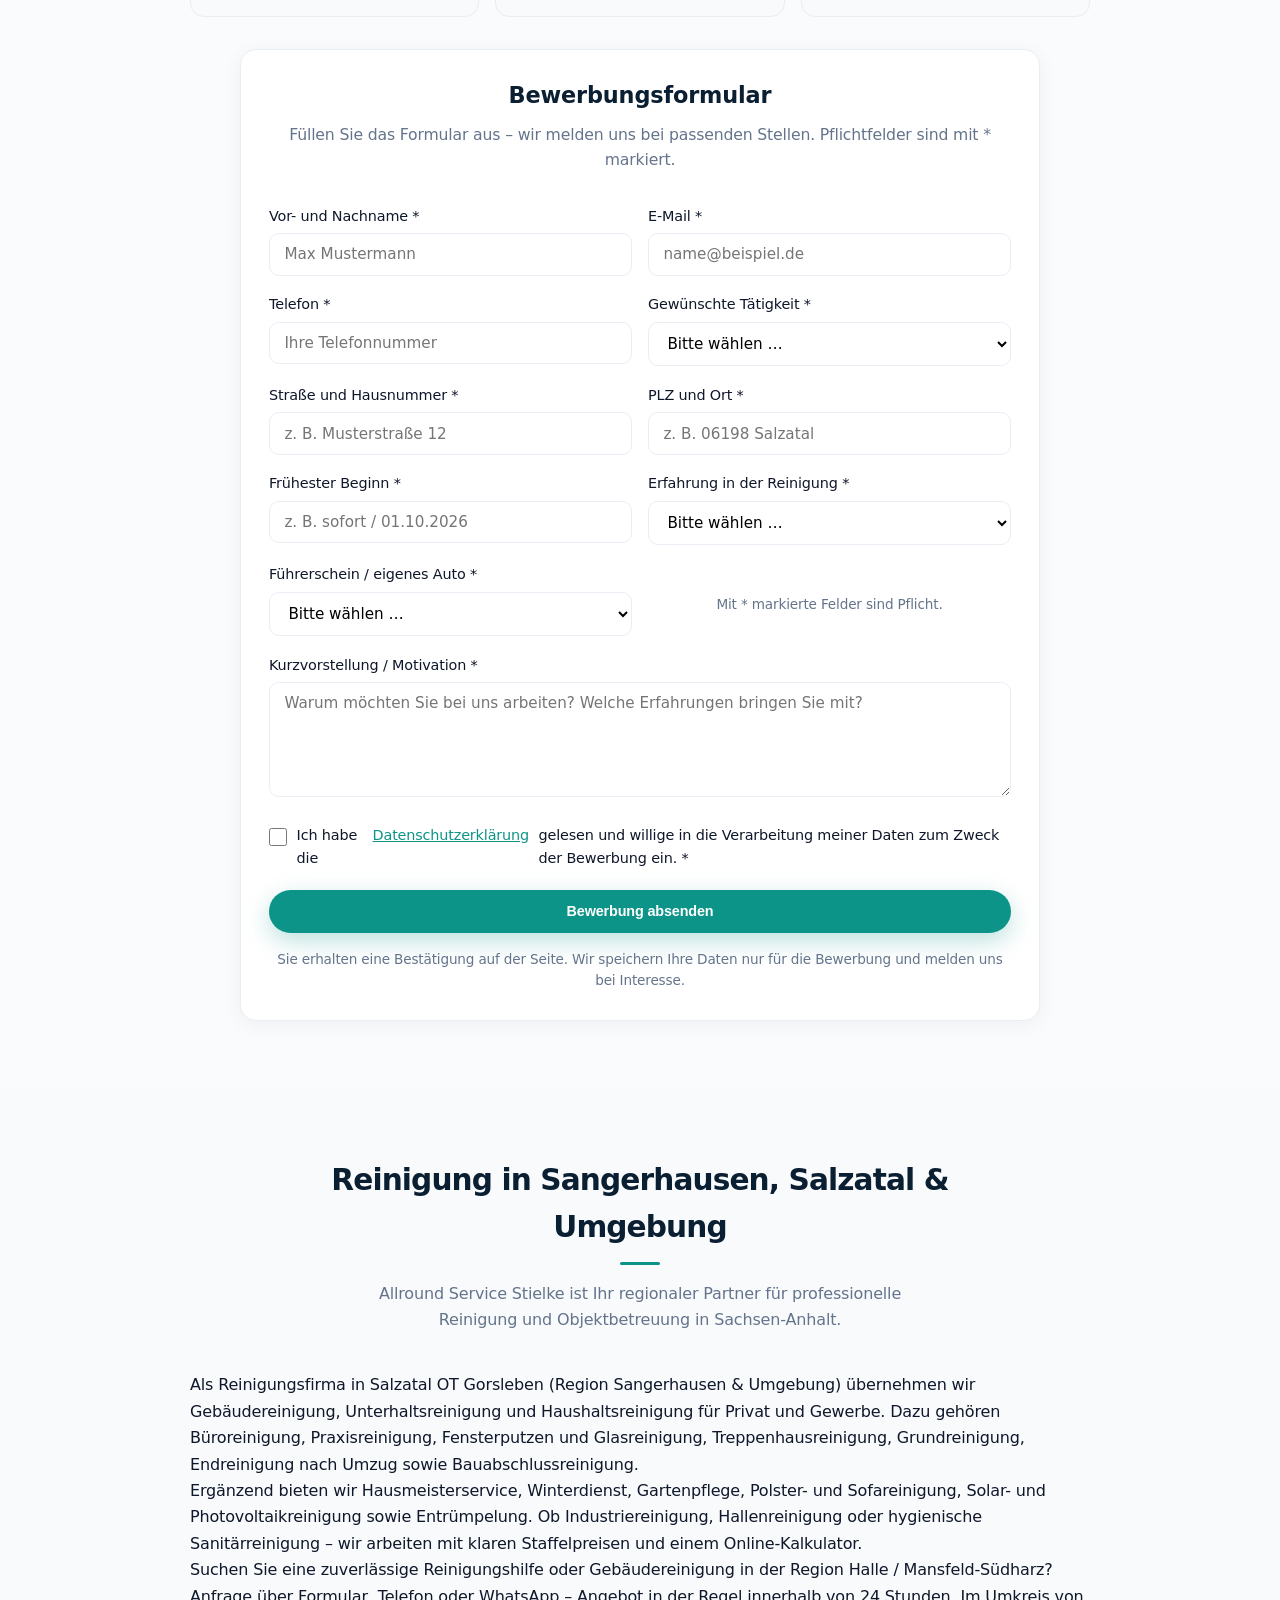
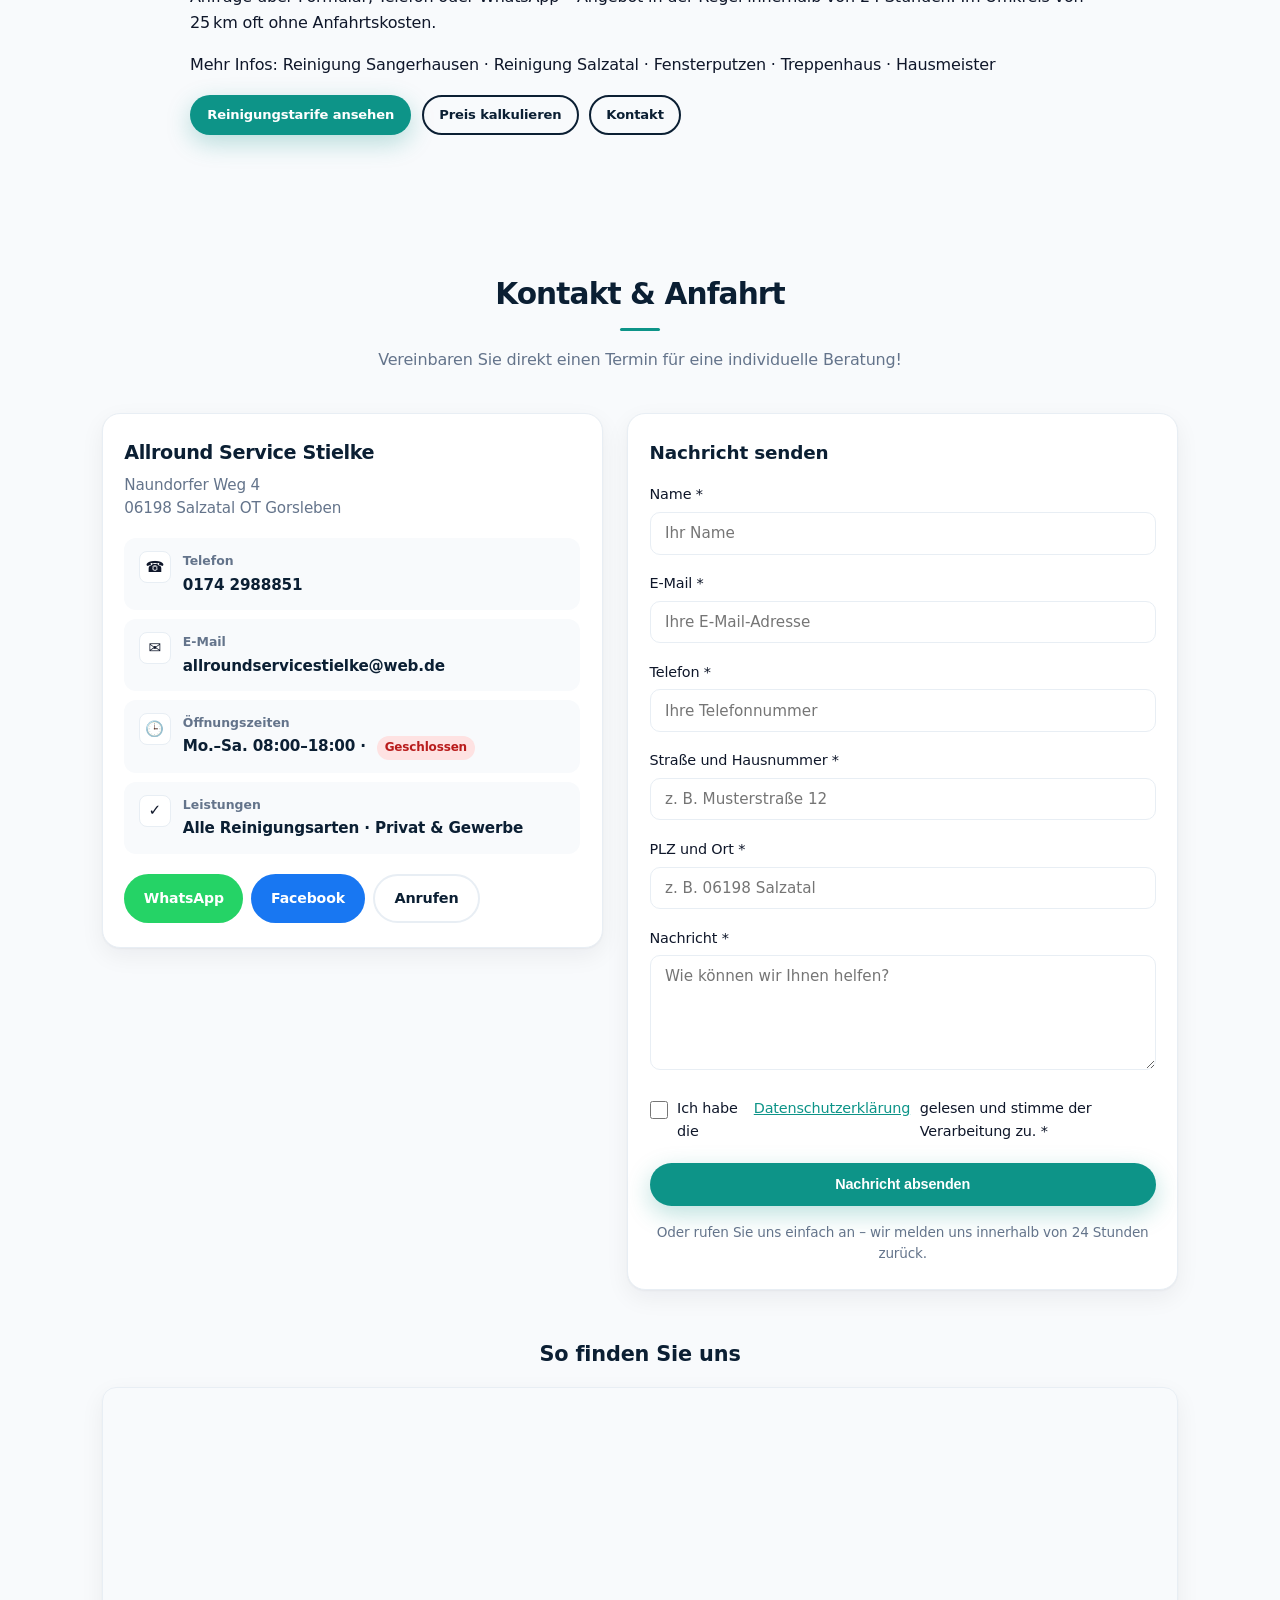
==== commit d9d7ab35: "Add files via upload" ====
--- a/index.html
+++ b/index.html
@@ -299,13 +299,13 @@
     <div class="hero-bg"></div>
     <div class="container hero-grid">
       <div class="hero-copy">
-        <p class="hero-kicker">Reinigung &amp; Gebäudeservice · Salzatal &amp; Umgebung</p>
-        <h1>Sauber. Zuverlässig.<br><span class="hero-accent">Zum fairen Preis.</span></h1>
-        <p class="hero-sub">Gebäudereinigung, Fensterputzen, Treppenhaus und Hausmeister – stressfrei, pünktlich und transparent kalkuliert.</p>
+        <p class="hero-kicker" data-inhalt="hero_kicker">Reinigung &amp; Gebäudeservice · Salzatal &amp; Umgebung</p>
+        <h1><span data-inhalt-hero-title>Sauber. Zuverlässig.<br><span class="hero-accent">Zum fairen Preis.</span></span></h1>
+        <p class="hero-sub" data-inhalt="hero_text">Gebäudereinigung, Fensterputzen, Treppenhaus und Hausmeister – stressfrei, pünktlich und transparent kalkuliert.</p>
         <ul class="hero-checks">
-          <li>Antwort in der Regel innerhalb von 24 Stunden</li>
-          <li>25 km Anfahrt oft gratis · klare Staffelpreise</li>
-          <li>Neukunden −20 % im 1. Monat · Tiefpreis-Garantie</li>
+          <li data-inhalt="hero_check1">Antwort in der Regel innerhalb von 24 Stunden</li>
+          <li data-inhalt="hero_check2">25 km Anfahrt oft gratis · klare Staffelpreise</li>
+          <li data-inhalt="hero_check3">Neukunden −20 % im 1. Monat · Tiefpreis-Garantie</li>
         </ul>
         <div class="hero-buttons">
           <a href="#kalkulator" class="btn btn-primary">Kostenlos anfragen</a>
@@ -380,7 +380,7 @@
 <section id="ueber-uns" class="section">
     <div class="container">
       <div class="section-header">
-        <h2>Sauberkeit mit System – Allround Service Stielke – Sangerhausen &amp; Salzatal</h2>
+        <h2 data-inhalt="ueber_titel">Sauberkeit mit System – Allround Service Stielke – Sangerhausen &amp; Salzatal</h2>
         <div class="divider"></div>
       </div>
       <div class="about-grid">
@@ -413,7 +413,7 @@
         <div class="cert-badge-icon" aria-hidden="true">✓</div>
         <div>
           <h3>Qualifikation</h3>
-          <p><strong>Andy Stielke</strong> – erfolgreiche Teilnahme am Kurs <strong>„1×1 der Gebäudereinigung“</strong> (25.03.2025).</p>
+          <p data-inhalt="zertifikat_text"><strong>Andy Stielke</strong> – erfolgreiche Teilnahme am Kurs <strong>„1×1 der Gebäudereinigung“</strong> (25.03.2025).</p>
           <ul class="cert-topics">
             <li>Grundlagen: pH-Wert, Sinnerscher Kreis, Farbsystem, Wischsysteme</li>
             <li>Reinigungs- &amp; Desinfektionsmittel, Textilien, Materialkunde</li>
@@ -1273,21 +1273,21 @@
               <span class="cr-icon" aria-hidden="true">☎</span>
               <span>
                 <strong>Telefon</strong>
-                <span class="cr-val">0174 2988851</span>
+                <span class="cr-val" data-inhalt="telefon">0174 2988851</span>
               </span>
             </a>
             <a class="contact-row" href="mailto:allroundservicestielke@web.de">
               <span class="cr-icon" aria-hidden="true">✉</span>
               <span>
                 <strong>E-Mail</strong>
-                <span class="cr-val">allroundservicestielke@web.de</span>
+                <span class="cr-val" data-inhalt="email">allroundservicestielke@web.de</span>
               </span>
             </a>
             <div class="contact-row">
               <span class="cr-icon" aria-hidden="true">🕒</span>
               <span>
                 <strong>Öffnungszeiten</strong>
-                <span class="cr-val">Mo.–Sa. 08:00–18:00 · <span id="openStatus" class="open-status">…</span></span>
+                <span class="cr-val"><span data-inhalt="oeffnungszeiten">Mo.–Sa. 08:00–18:00</span> · <span id="openStatus" class="open-status">…</span></span>
               </span>
             </div>
             <div class="contact-row">
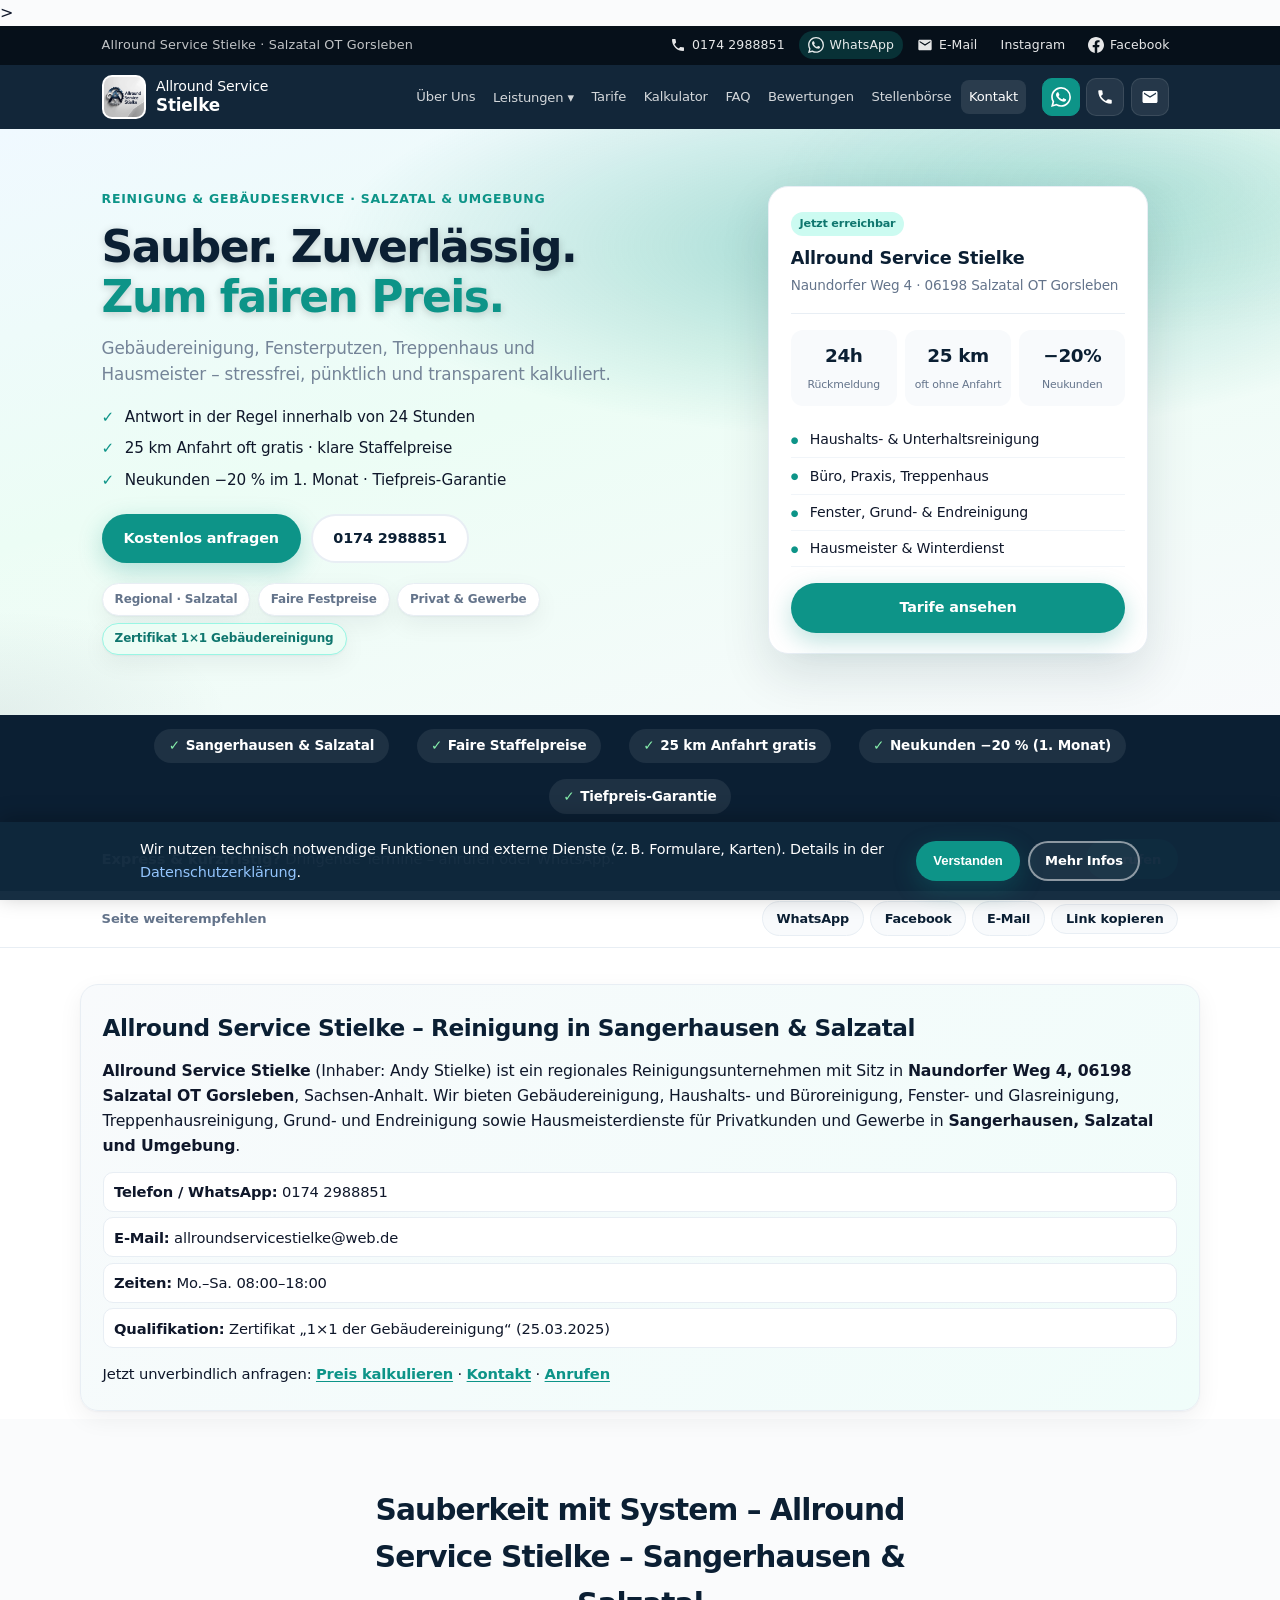
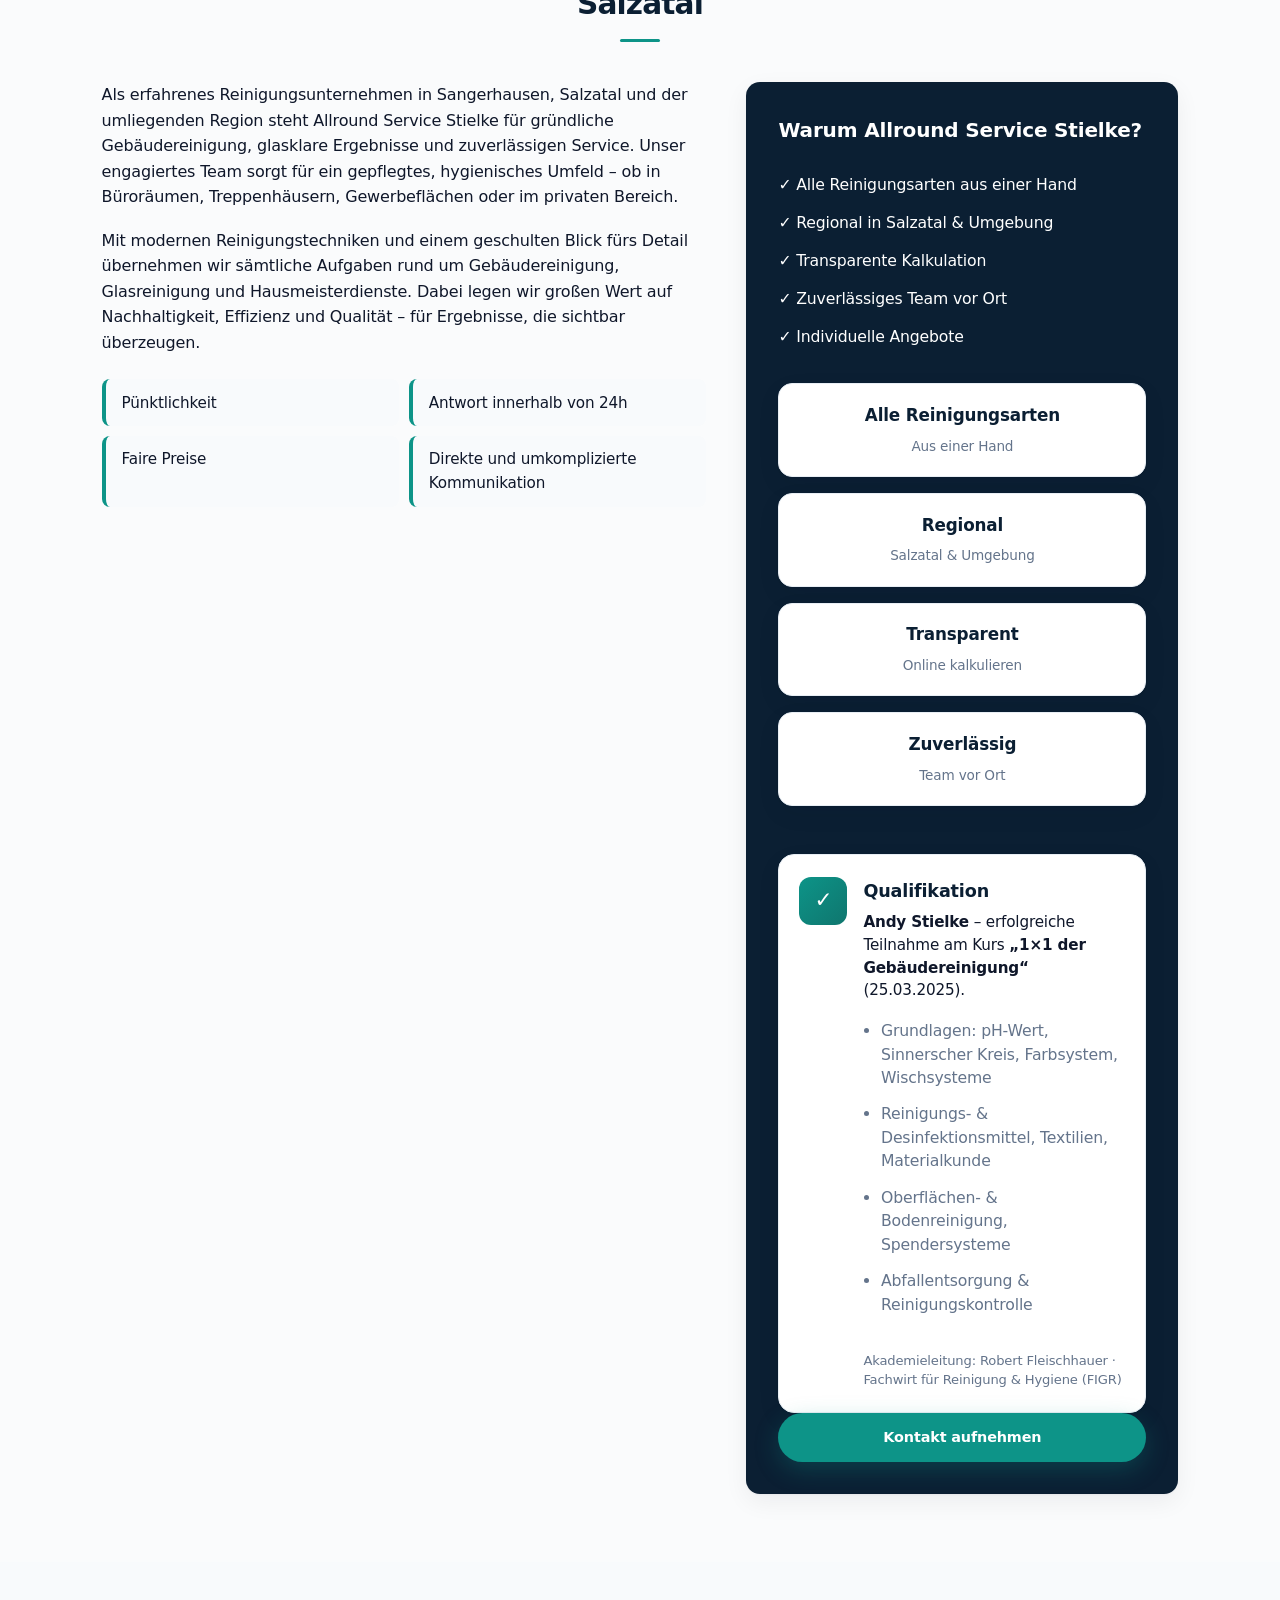
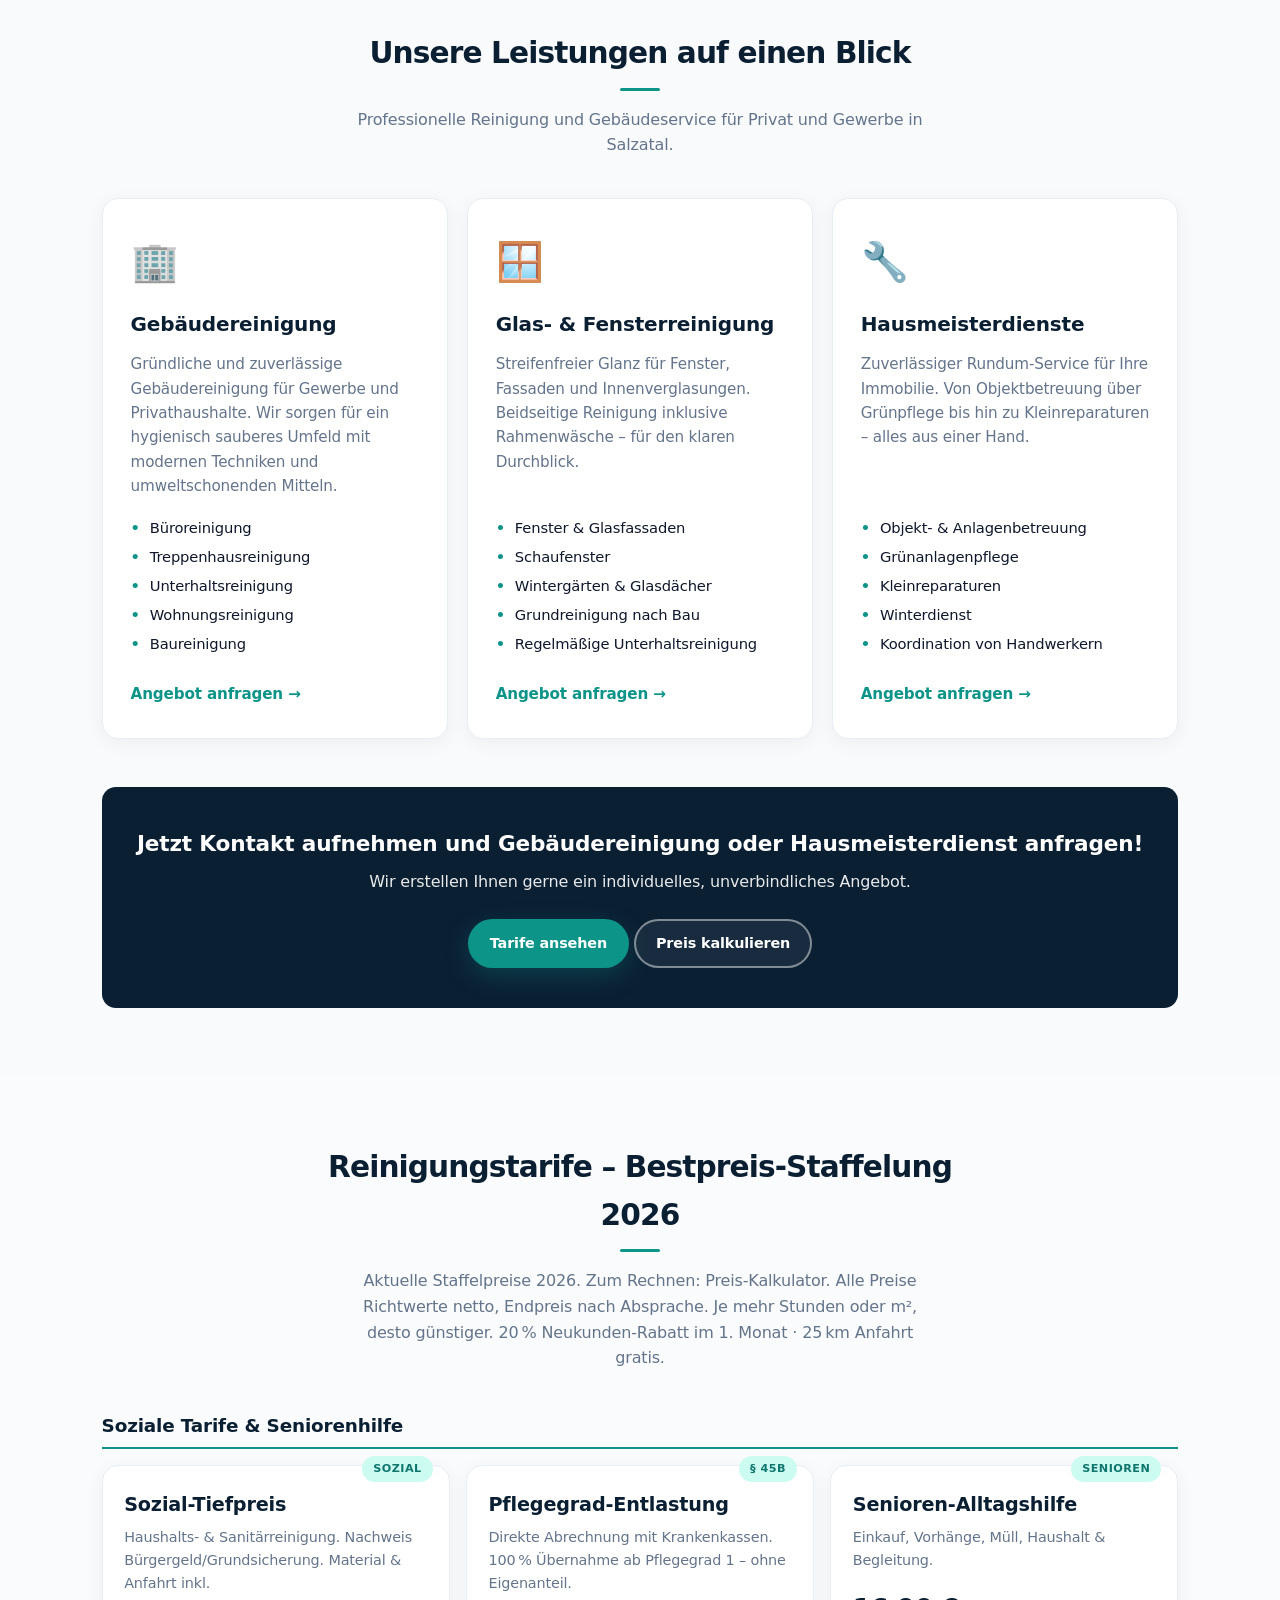
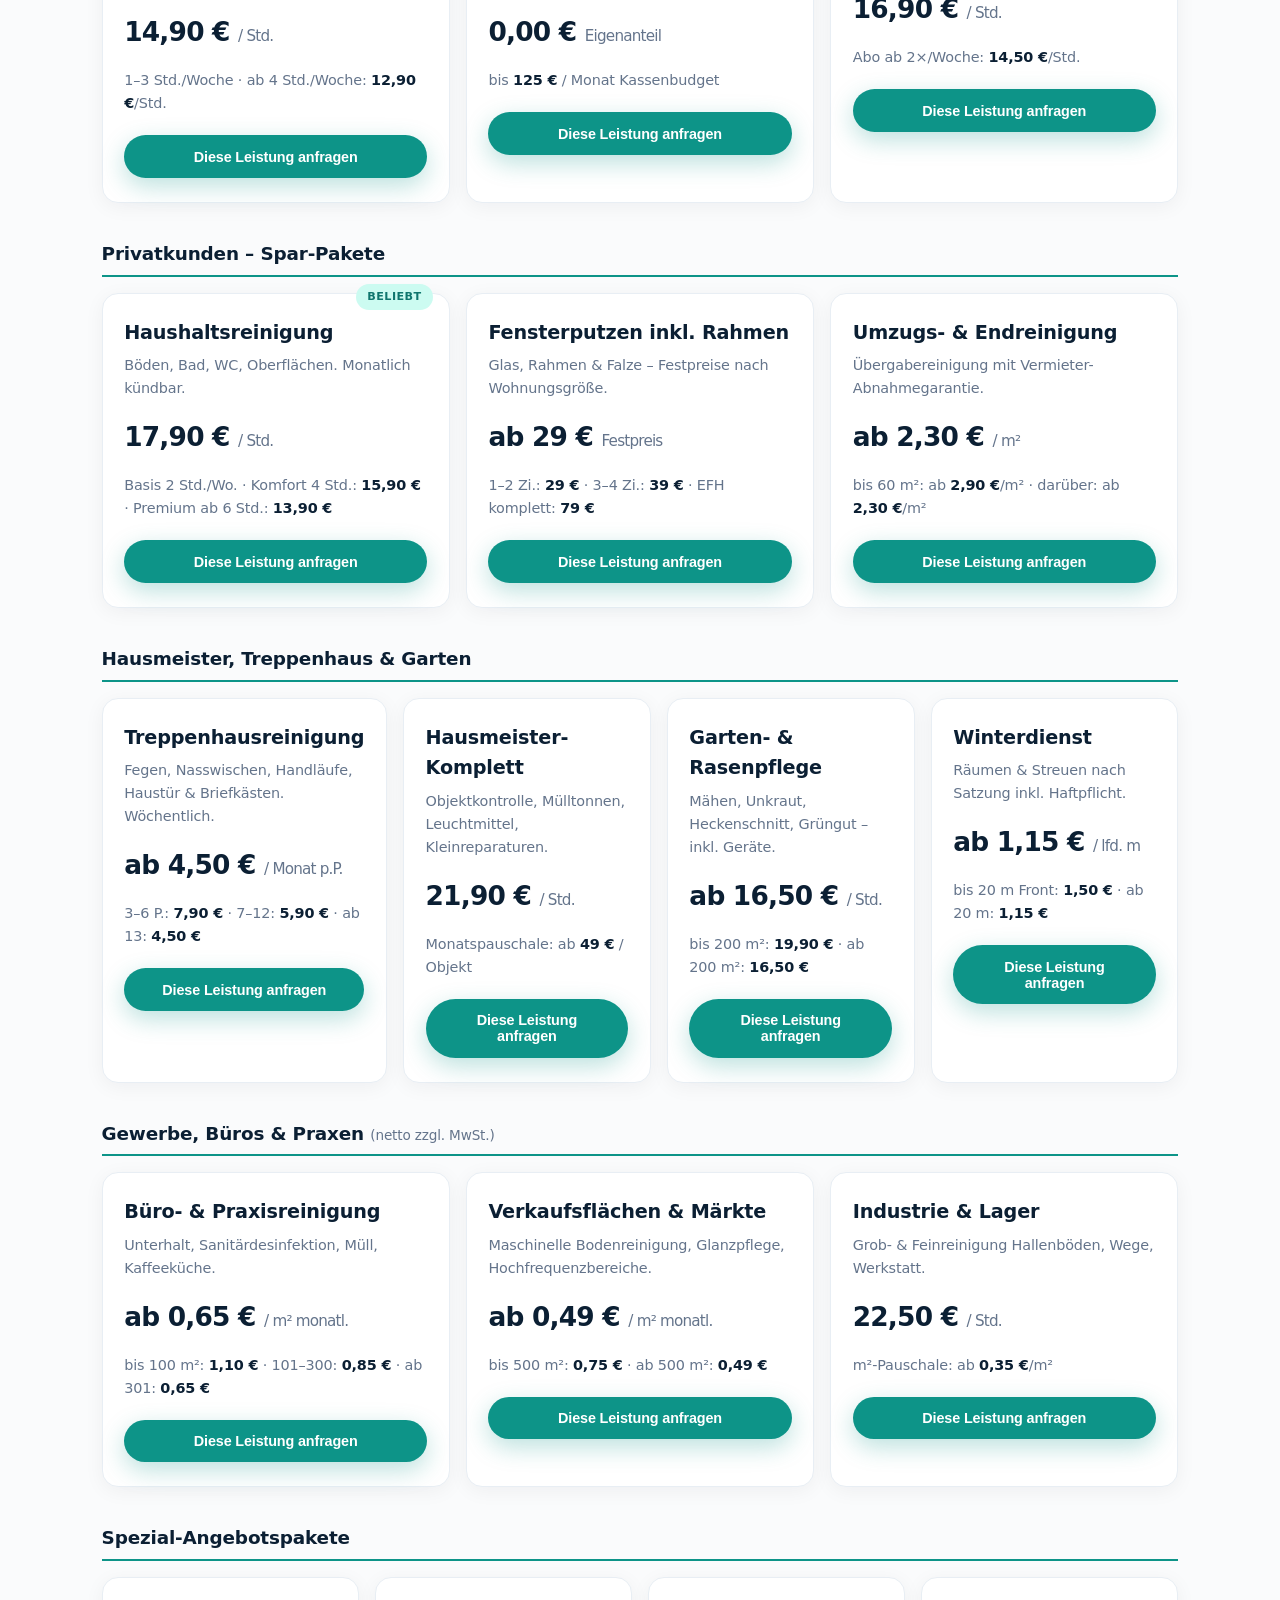
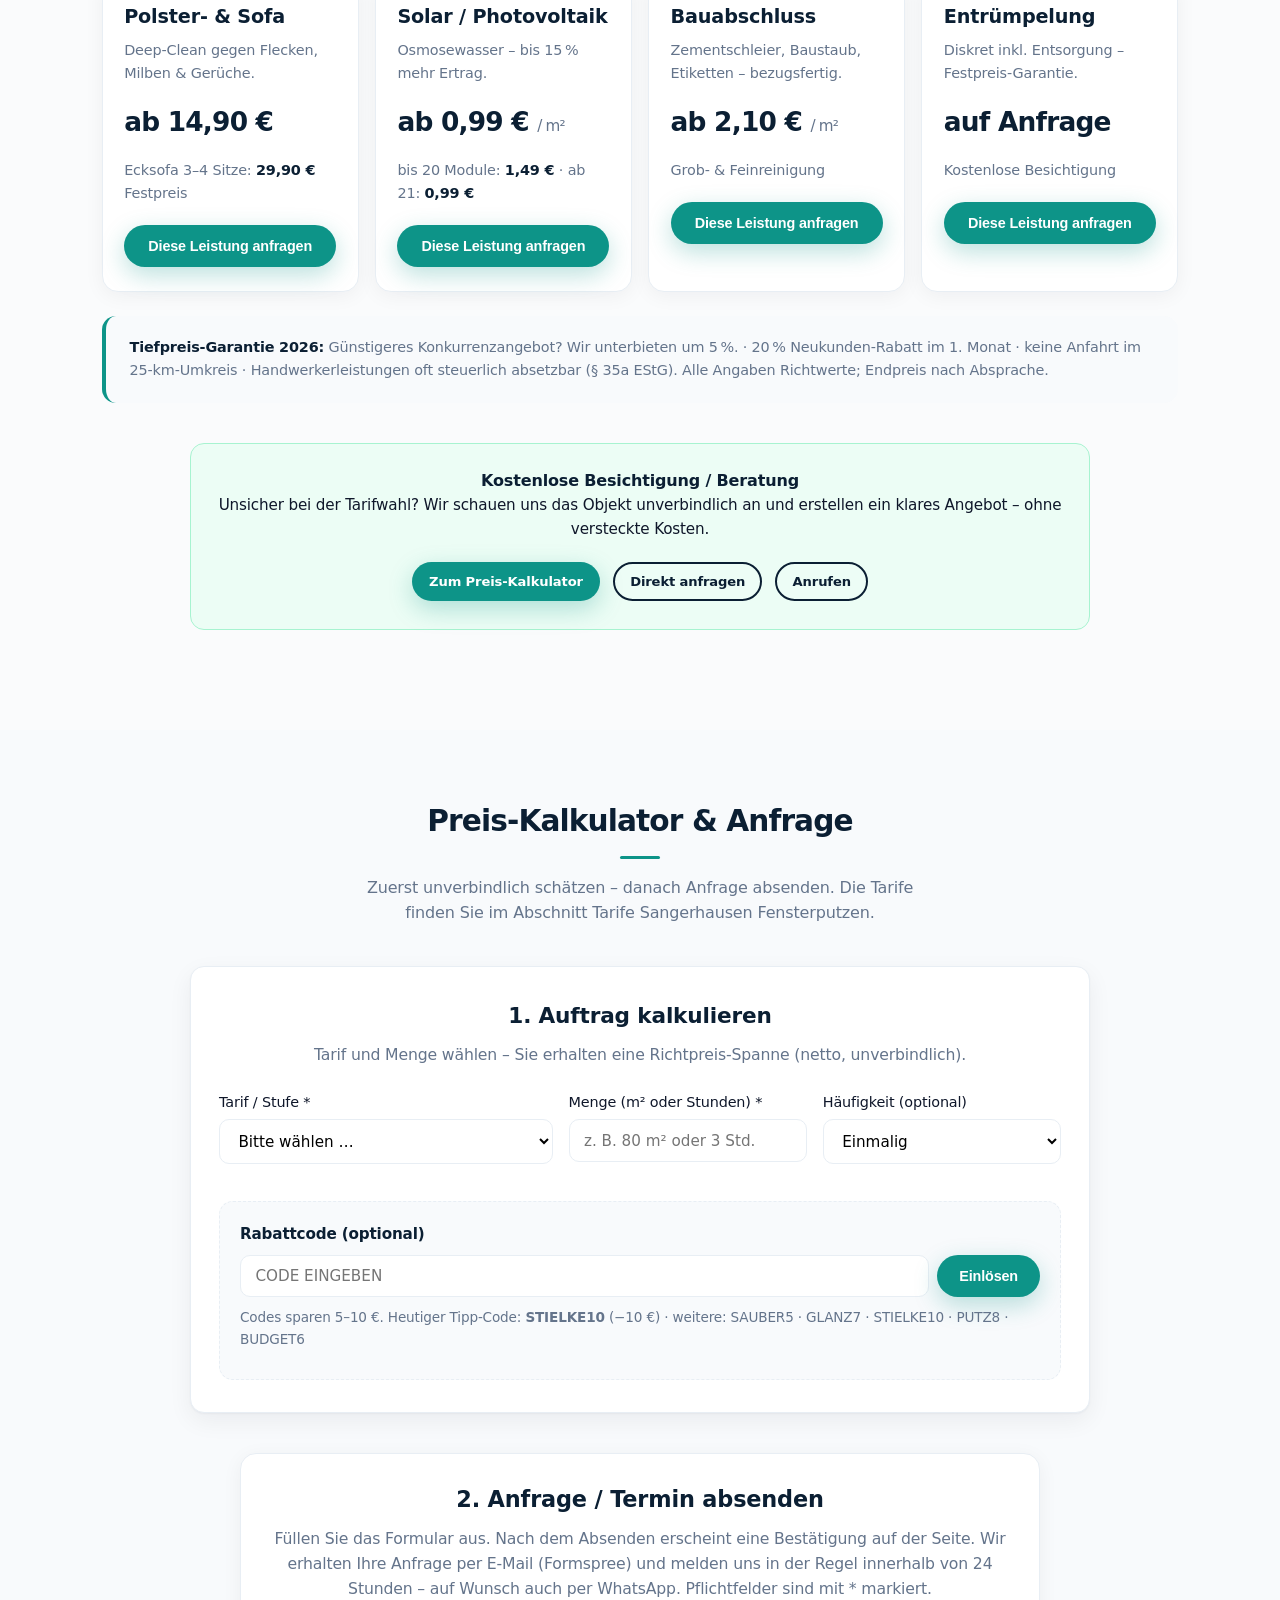
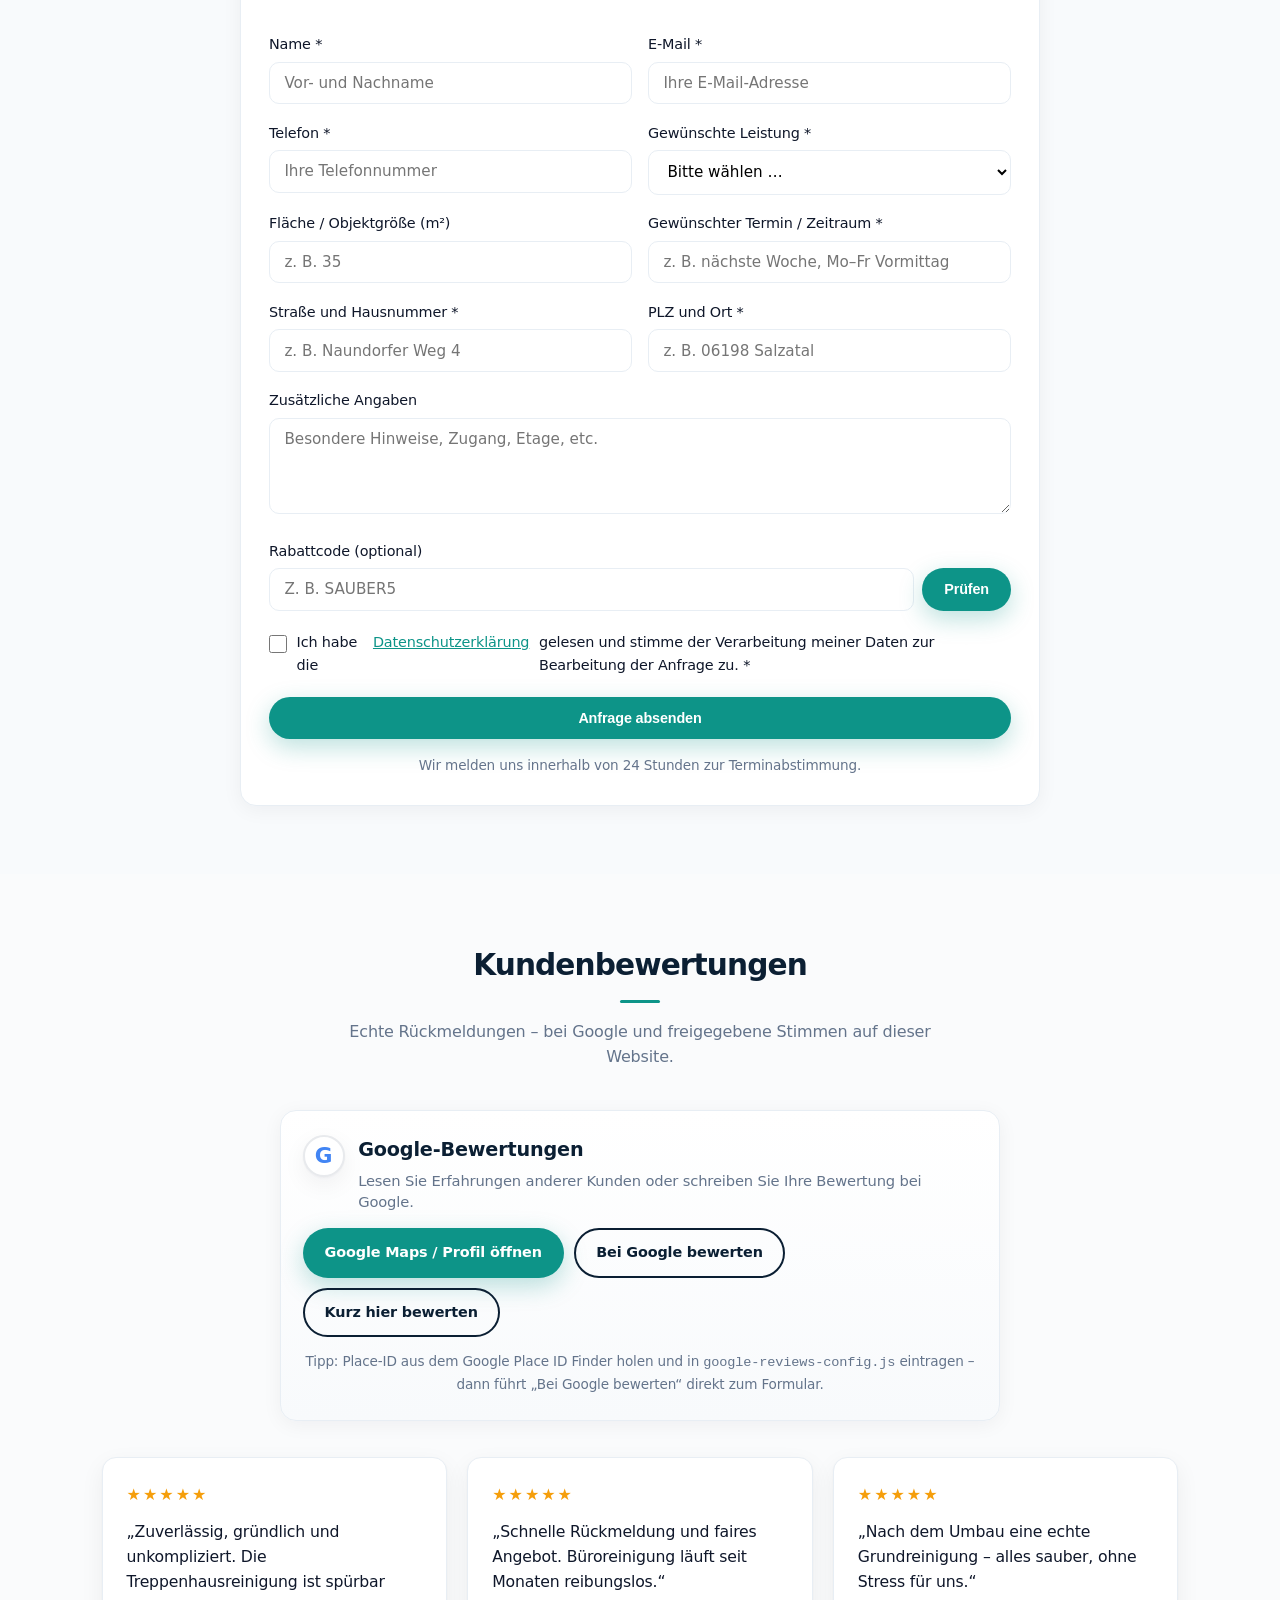
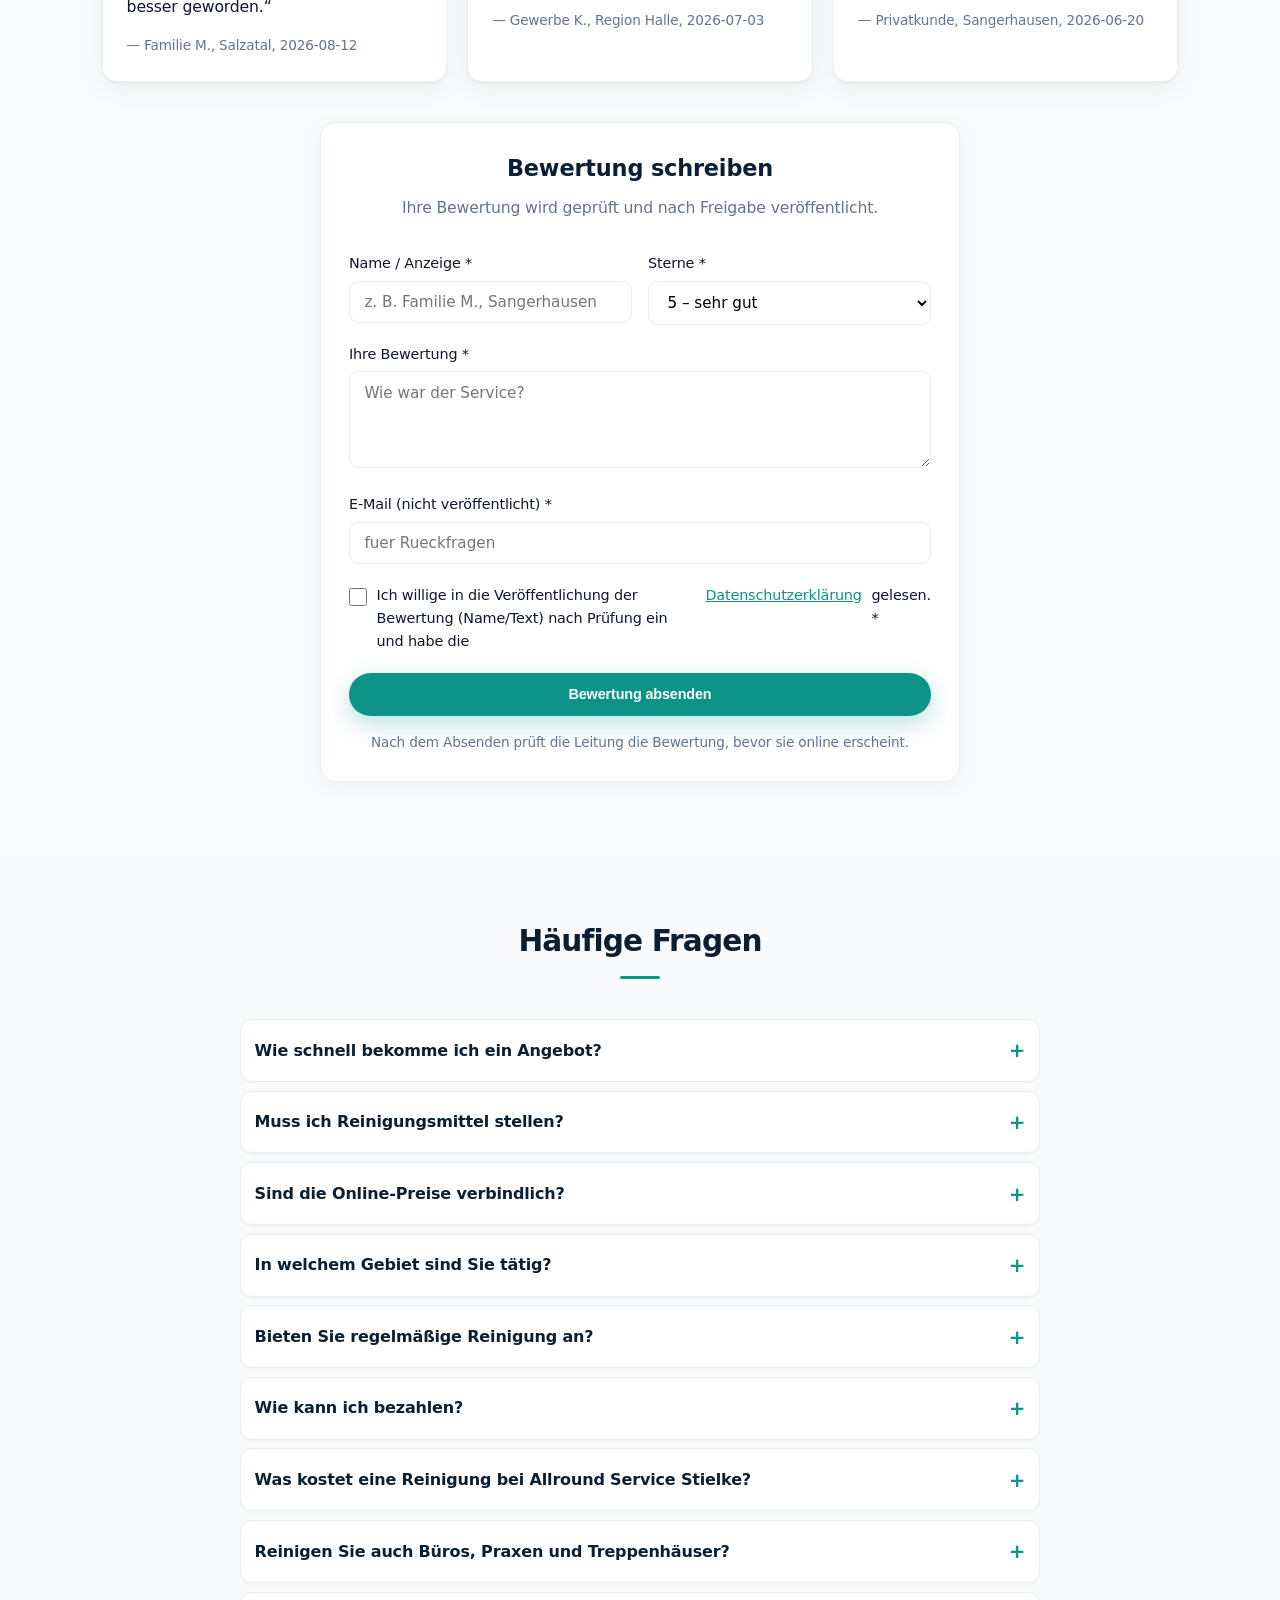
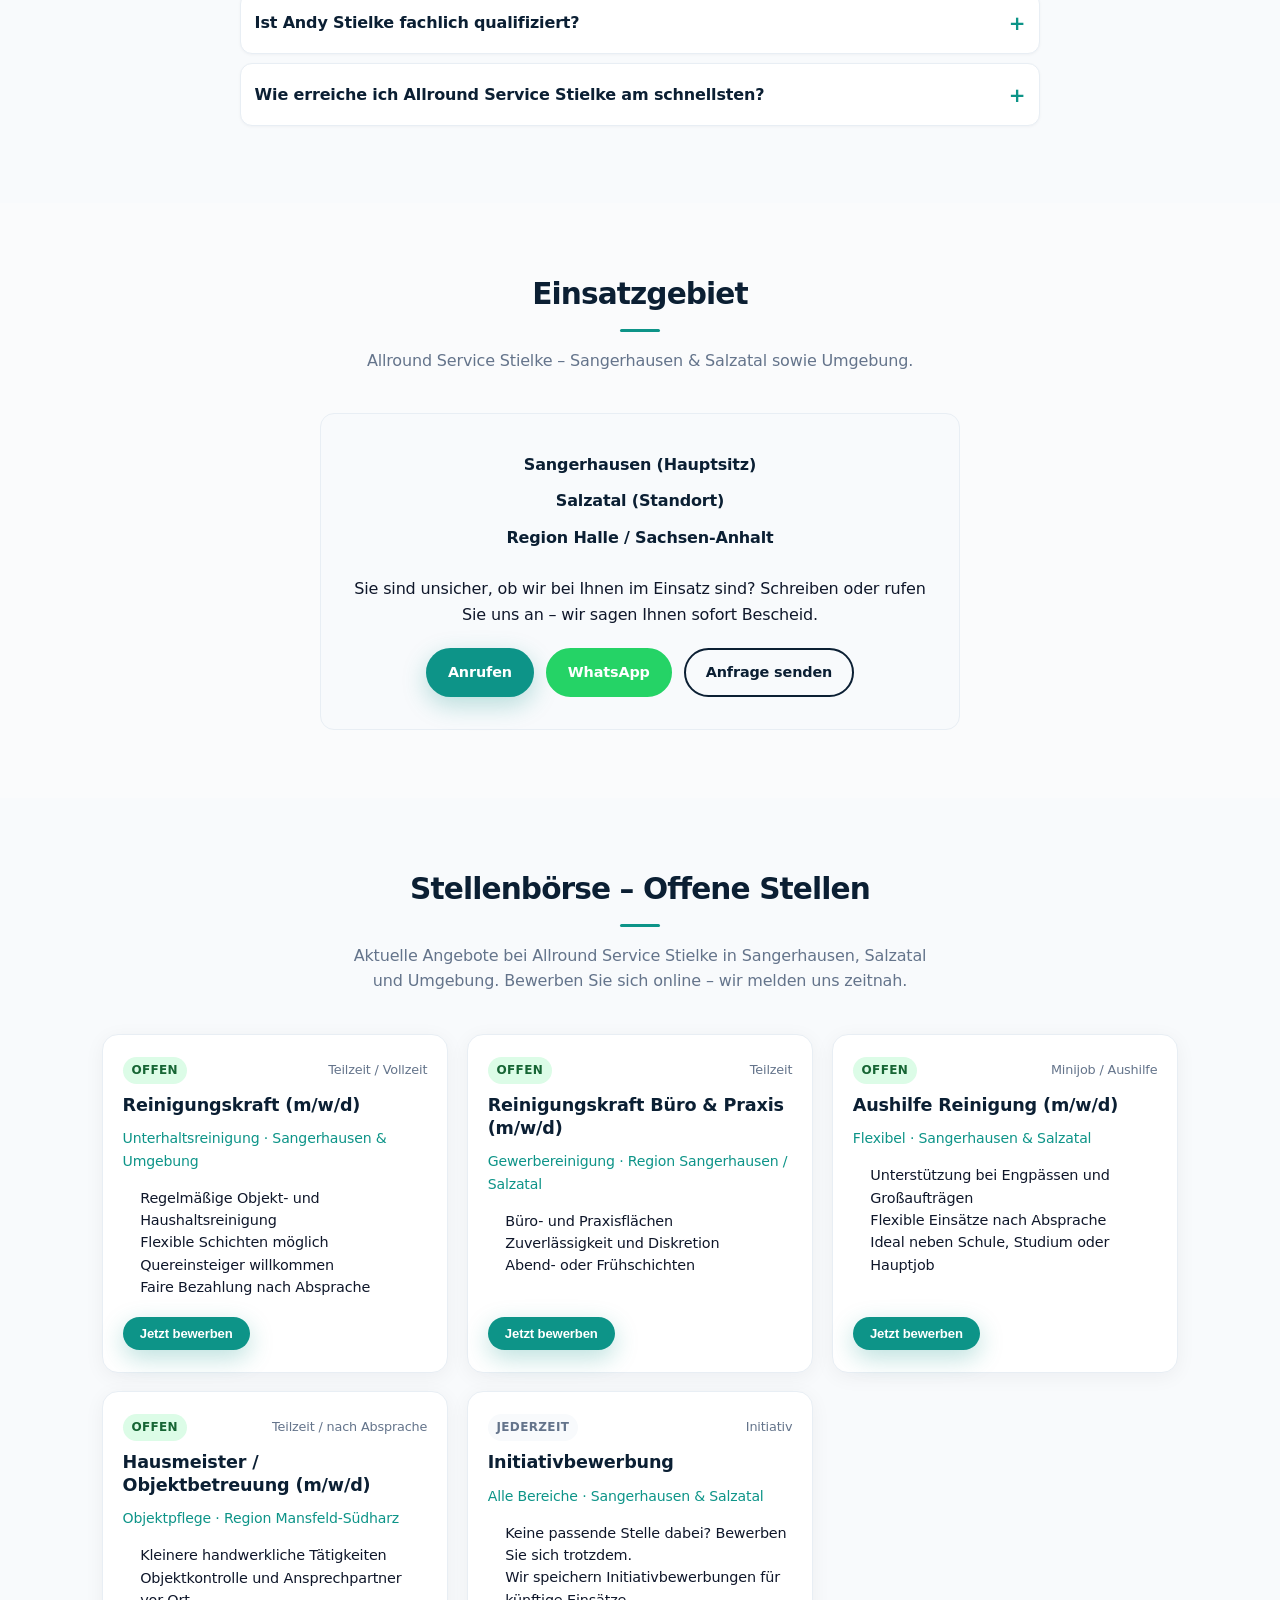
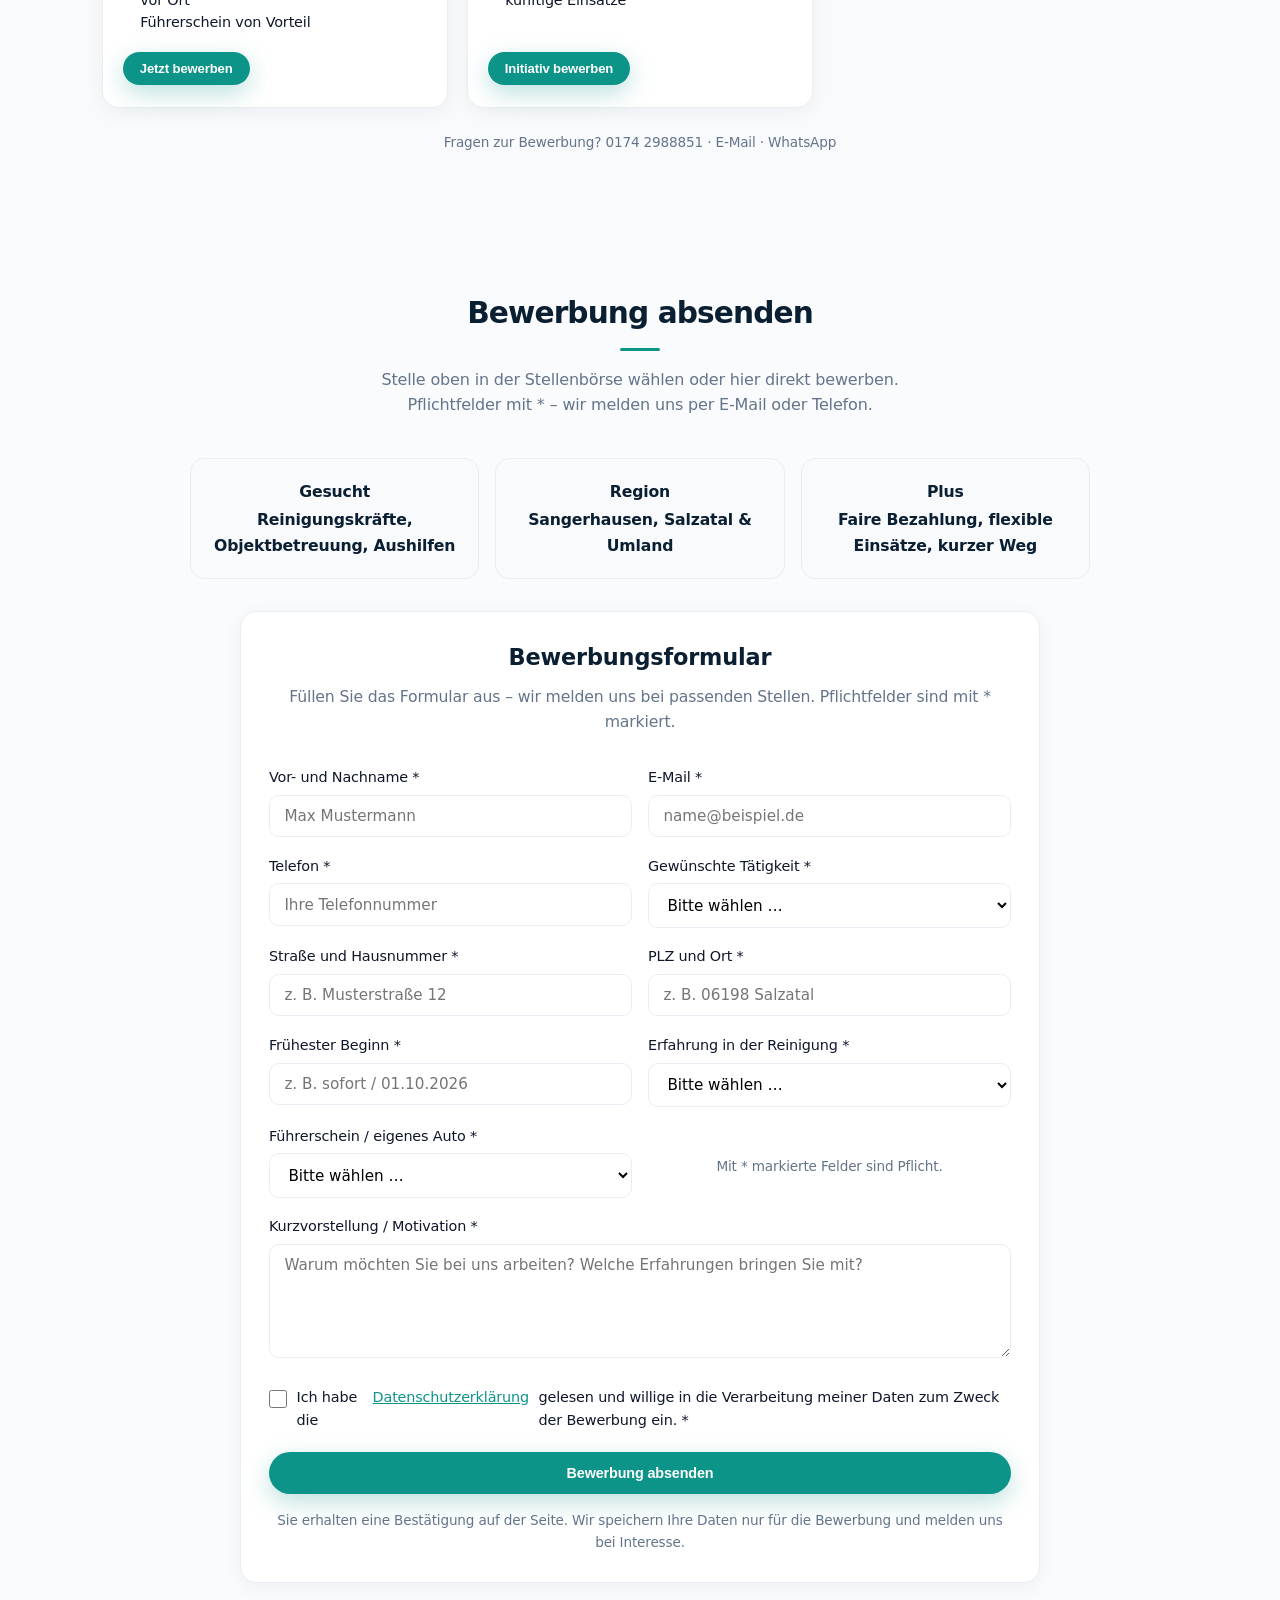
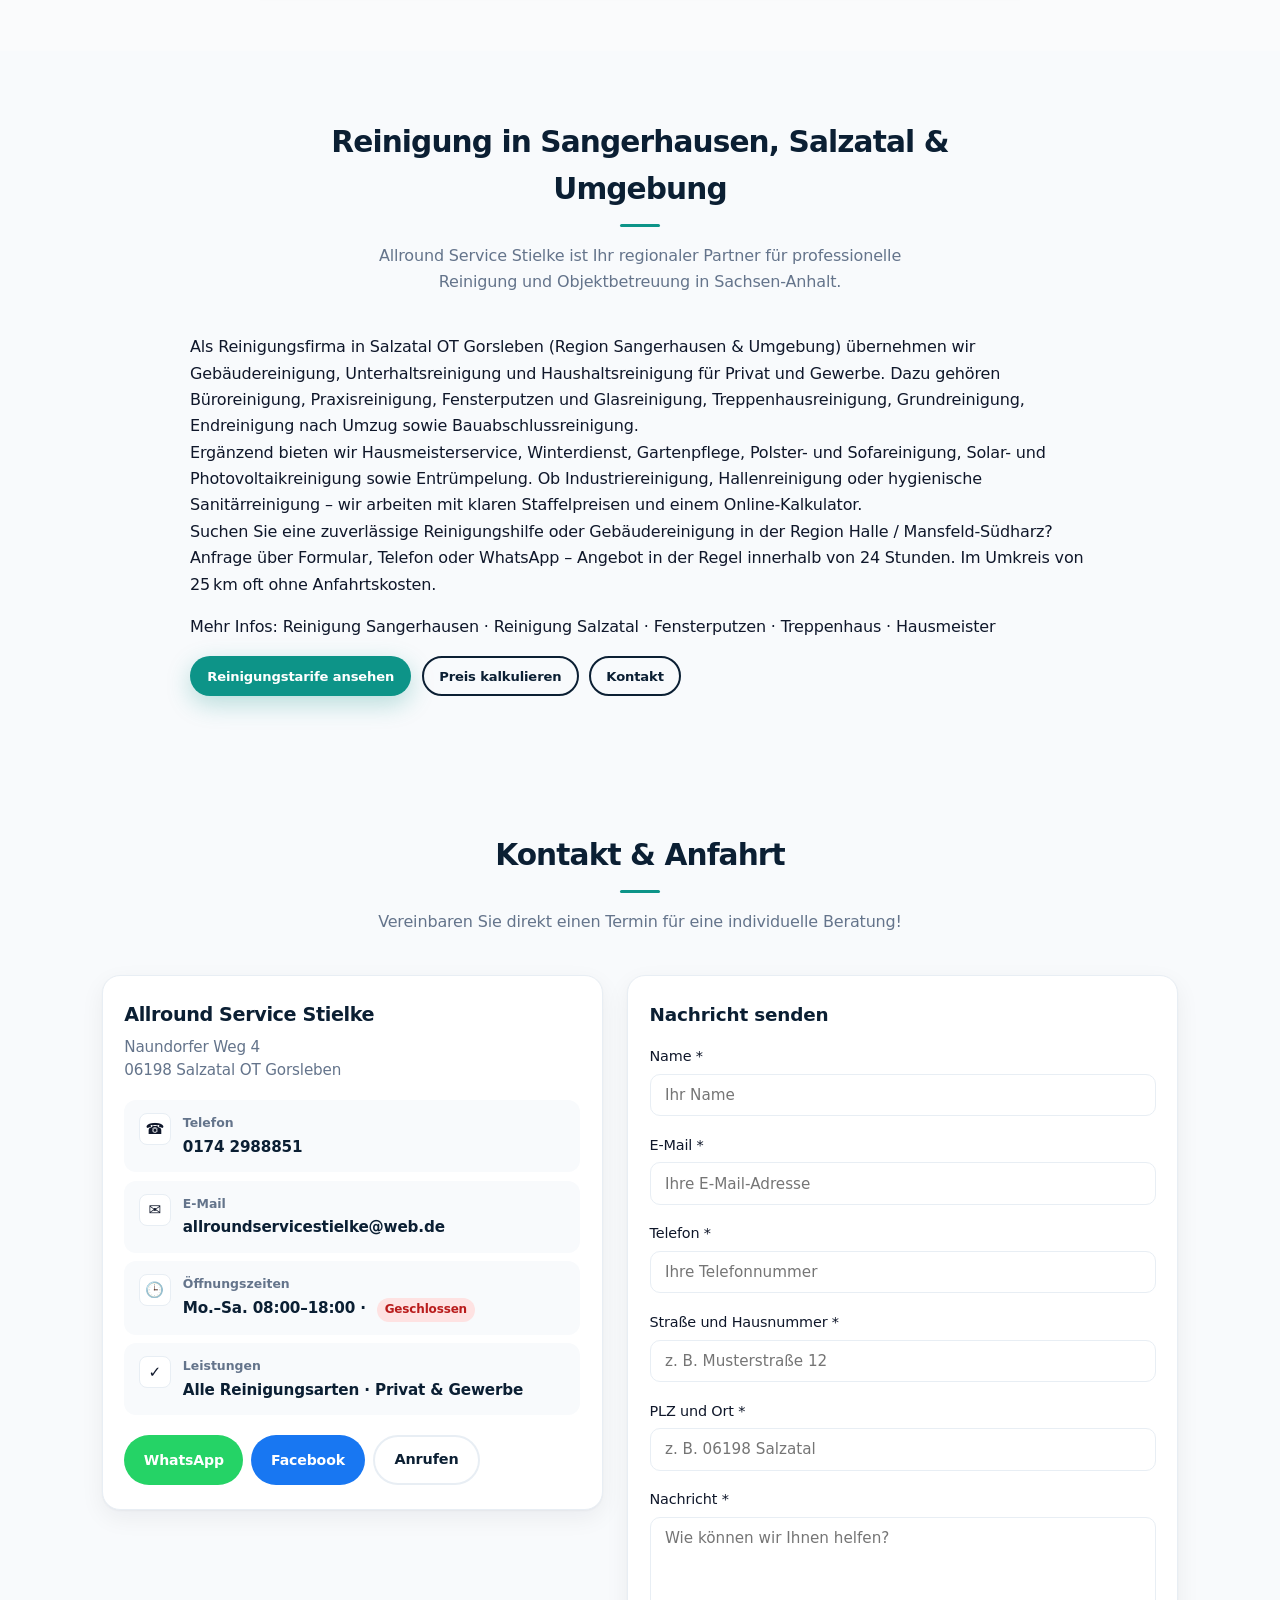
==== commit 0c1d4d14: "Add files via upload" ====
--- a/index.html
+++ b/index.html
@@ -8,8 +8,11 @@
 
   <meta name="viewport" content="width=device-width, initial-scale=1.0">
   <title>Reinigung Sangerhausen &amp; Salzatal | Gebäudereinigung, Fenster, Treppenhaus, Hausmeister | Allround Service Stielke</title>
-  <meta name="description" content="Professionelle Reinigung in Sangerhausen, Salzatal &amp; Umgebung: Unterhaltsreinigung, Haushaltsreinigung, Büroreinigung, Fensterputzen, Treppenhausreinigung, Grundreinigung, Endreinigung, Hausmeisterservice. Faire Staffelpreise, Online-Kalkulator, 25 km Anfahrt gratis – Allround Service Stielke.">
+  <meta name="description" content="Allround Service Stielke – professionelle Gebäudereinigung, Haushalts- und Büroreinigung, Fensterputzen, Treppenhaus und Hausmeister in Sangerhausen, Salzatal OT Gorsleben und Umgebung. Faire Staffelpreise, Online-Kalkulator, Anfrage in 24 Stunden. Naundorfer Weg 4, Tel. 0174 2988851.">>
   <meta name="keywords" content="Reinigung Sangerhausen, Reinigung Salzatal, Reinigungsservice Sangerhausen, Reinigungsservice Salzatal, Gebäudereinigung Sangerhausen, Gebäudereinigung Salzatal, Haushaltsreinigung, Unterhaltsreinigung, Büroreinigung, Praxisreinigung, Fensterputzen, Fensterreinigung, Glasreinigung, Treppenhausreinigung, Grundreinigung, Endreinigung, Umzugsreinigung, Bauendreinigung, Bauabschlussreinigung, Industriereinigung, Hallenreinigung, Fassadenreinigung, Hochdruckreinigung, Teppichreinigung, Polsterreinigung, Sofareinigung, Küchenreinigung, Sanitärreinigung, Desinfektion, Hygienereinigung, Hausmeisterservice, Hausmeisterdienst, Objektbetreuung, Winterdienst, Gartenpflege, Rasenmähen, Entrümpelung, Solarreinigung, Photovoltaik reinigen, Reinigungsfirma Sangerhausen, Reinigungsfirma Salzatal, Putzhilfe, Putzfrau, Gebäudereiniger, Allround Service Stielke, Reinigung Sachsen-Anhalt, Reinigung Halle Umgebung, Reinigungstarife, Reinigung Kosten, Online Kalkulator Reinigung">
+    <meta name="subject" content="Gebäudereinigung und Hausmeisterservice in Sangerhausen und Salzatal">
+  <meta name="classification" content="Business, Cleaning Service, Local Service">
+  <link rel="alternate" type="text/plain" title="LLM Info" href="/llms.txt">
   <meta name="author" content="Allround Service Stielke">
   <meta name="robots" content="index, follow, max-image-preview:large, max-snippet:-1, max-video-preview:-1">
   <meta name="googlebot" content="index, follow">
@@ -88,6 +91,19 @@
     ],
     "sameAs": ["https://www.facebook.com/p/Allround-Service-Stielke-61573117905185/", "https://www.instagram.com/"],
     "description": "Professionelle Gebäudereinigung, Haushaltsreinigung, Büroreinigung, Fenster- und Glasreinigung, Treppenhausreinigung, Grund- und Endreinigung, Hausmeisterservice, Winterdienst und Spezialreinigung in Sangerhausen, Salzatal und Umgebung.",
+    "hasCredential": {
+      "@type": "EducationalOccupationalCredential",
+      "name": "1×1 der Gebäudereinigung",
+      "dateCreated": "2025-03-25",
+      "recognizedBy": {
+        "@type": "Organization",
+        "name": "Akademie / Robert Fleischhauer – Fachwirt für Reinigung & Hygiene (FIGR)"
+      }
+    },
+    "founder": {
+      "@type": "Person",
+      "name": "Andy Stielke"
+    },
     "knowsAbout": [
       "Gebäudereinigung", "Unterhaltsreinigung", "Haushaltsreinigung", "Büroreinigung", "Praxisreinigung",
       "Fensterreinigung", "Glasreinigung", "Treppenhausreinigung", "Grundreinigung", "Endreinigung",
@@ -221,6 +237,30 @@
     ]
   }
   </script>
+
+  <script type="application/ld+json">
+  {
+    "@context": "https://schema.org",
+    "@type": "BreadcrumbList",
+    "itemListElement": [
+      {"@type": "ListItem", "position": 1, "name": "Start", "item": "https://www.allround-service-stielke.com/"},
+      {"@type": "ListItem", "position": 2, "name": "Leistungen", "item": "https://www.allround-service-stielke.com/#leistungen"},
+      {"@type": "ListItem", "position": 3, "name": "Tarife", "item": "https://www.allround-service-stielke.com/#tarife"},
+      {"@type": "ListItem", "position": 4, "name": "Kontakt", "item": "https://www.allround-service-stielke.com/#kontakt"}
+    ]
+  }
+  </script>
+  <script type="application/ld+json">
+  {
+    "@context": "https://schema.org",
+    "@type": "WebSite",
+    "name": "Allround Service Stielke",
+    "url": "https://www.allround-service-stielke.com/",
+    "description": "Reinigung und Hausmeisterservice in Sangerhausen und Salzatal",
+    "publisher": {"@id": "https://www.allround-service-stielke.com/#business"},
+    "inLanguage": "de-DE"
+  }
+  </script>
 </head>
 <body>
   <a class="skip-link" href="#main-content">Zum Inhalt springen</a>
@@ -377,6 +417,21 @@
   </aside>
 
 
+
+  <section id="firmenprofil" class="section section-profile" aria-label="Firmenprofil">
+    <div class="container profile-box">
+      <h2 class="profile-title">Allround Service Stielke – Reinigung in Sangerhausen &amp; Salzatal</h2>
+      <p><strong>Allround Service Stielke</strong> (Inhaber: Andy Stielke) ist ein regionales Reinigungsunternehmen mit Sitz in <strong>Naundorfer Weg 4, 06198 Salzatal OT Gorsleben</strong>, Sachsen-Anhalt. Wir bieten Gebäudereinigung, Haushalts- und Büroreinigung, Fenster- und Glasreinigung, Treppenhausreinigung, Grund- und Endreinigung sowie Hausmeisterdienste für Privatkunden und Gewerbe in <strong>Sangerhausen, Salzatal und Umgebung</strong>.</p>
+      <ul class="profile-facts">
+        <li><strong>Telefon / WhatsApp:</strong> 0174 2988851</li>
+        <li><strong>E-Mail:</strong> allroundservicestielke@web.de</li>
+        <li><strong>Zeiten:</strong> Mo.–Sa. 08:00–18:00</li>
+        <li><strong>Qualifikation:</strong> Zertifikat „1×1 der Gebäudereinigung“ (25.03.2025)</li>
+      </ul>
+      <p class="profile-cta">Jetzt unverbindlich anfragen: <a href="#kalkulator">Preis kalkulieren</a> · <a href="#kontakt">Kontakt</a> · <a href="tel:+491742988851">Anrufen</a></p>
+    </div>
+  </section>
+
 <section id="ueber-uns" class="section">
     <div class="container">
       <div class="section-header">
@@ -979,6 +1034,23 @@
           <summary>Wie kann ich bezahlen?</summary>
           <p>Nach Absprache per Rechnung, Überweisung oder vor Ort. Details stehen im Angebot.</p>
         </details>
+      
+        <details class="faq-item">
+          <summary>Was kostet eine Reinigung bei Allround Service Stielke?</summary>
+          <p>Die Kosten hängen von Leistung, Fläche und Intervall ab. Orientierungspreise finden Sie unter Tarife und im Online-Kalkulator. Nach kurzer Absprache erhalten Sie ein klares Angebot – ohne versteckte Kosten.</p>
+        </details>
+        <details class="faq-item">
+          <summary>Reinigen Sie auch Büros, Praxen und Treppenhäuser?</summary>
+          <p>Ja. Wir übernehmen Unterhaltsreinigung für Büros und Praxen, Treppenhausreinigung für Mehrfamilienhäuser sowie Haushaltsreinigung für Privatkunden in Sangerhausen, Salzatal und Umgebung.</p>
+        </details>
+        <details class="faq-item">
+          <summary>Ist Andy Stielke fachlich qualifiziert?</summary>
+          <p>Ja. Andy Stielke hat am 25.03.2025 den Kurs „1×1 der Gebäudereinigung“ erfolgreich abgeschlossen (Grundlagen, Mittelkunde, Oberflächen- und Bodenreinigung, Kontrolle). Akademieleitung: Robert Fleischhauer, Fachwirt für Reinigung &amp; Hygiene (FIGR).</p>
+        </details>
+        <details class="faq-item">
+          <summary>Wie erreiche ich Allround Service Stielke am schnellsten?</summary>
+          <p>Telefon und WhatsApp: 0174 2988851, E-Mail: allroundservicestielke@web.de, Anschrift: Naundorfer Weg 4, 06198 Salzatal OT Gorsleben. Mo.–Sa. 08:00–18:00 Uhr.</p>
+        </details>
       </div>
     </div>
   </section>
--- a/styles.css
+++ b/styles.css
@@ -3108,3 +3108,84 @@
 @media (max-width: 600px) {
   .cert-card { flex-direction: column; }
 }
+
+
+/* Firmenprofil – klar für Google & KI */
+.section-profile {
+  padding: 2.25rem 0 0.5rem;
+  background: #fff;
+}
+.profile-box {
+  background: linear-gradient(135deg, #f8fafc 0%, #f0fdfa 100%);
+  border: 1px solid var(--border);
+  border-radius: 18px;
+  padding: 1.5rem 1.35rem;
+  box-shadow: var(--shadow);
+}
+.profile-title {
+  font-size: clamp(1.15rem, 2.5vw, 1.45rem);
+  font-weight: 800;
+  color: var(--primary);
+  letter-spacing: -0.02em;
+  margin: 0 0 0.75rem;
+}
+.profile-box p {
+  color: var(--text);
+  font-size: 0.98rem;
+  line-height: 1.6;
+  margin: 0 0 0.85rem;
+}
+.profile-facts {
+  list-style: none;
+  margin: 0 0 0.85rem;
+  padding: 0;
+  display: grid;
+  gap: 0.35rem;
+}
+.profile-facts li {
+  font-size: 0.92rem;
+  padding: 0.45rem 0.65rem;
+  background: #fff;
+  border-radius: 10px;
+  border: 1px solid var(--border);
+}
+.profile-cta {
+  margin: 0 !important;
+  font-size: 0.92rem !important;
+}
+.profile-cta a {
+  color: var(--accent);
+  font-weight: 700;
+  text-decoration: underline;
+  text-underline-offset: 2px;
+}
+
+.faq-item {
+  background: #fff;
+  border: 1px solid var(--border);
+  border-radius: 12px;
+  margin-bottom: 0.55rem;
+  padding: 0.15rem 0.85rem;
+  box-shadow: 0 1px 3px rgba(15,23,42,0.04);
+}
+.faq-item summary {
+  cursor: pointer;
+  font-weight: 650;
+  padding: 0.75rem 0;
+  color: var(--primary);
+  list-style: none;
+}
+.faq-item summary::-webkit-details-marker { display: none; }
+.faq-item summary::after {
+  content: "+";
+  float: right;
+  color: var(--accent);
+  font-weight: 800;
+}
+.faq-item[open] summary::after { content: "−"; }
+.faq-item p {
+  padding: 0 0 0.85rem;
+  color: var(--text-light);
+  font-size: 0.95rem;
+  line-height: 1.55;
+}
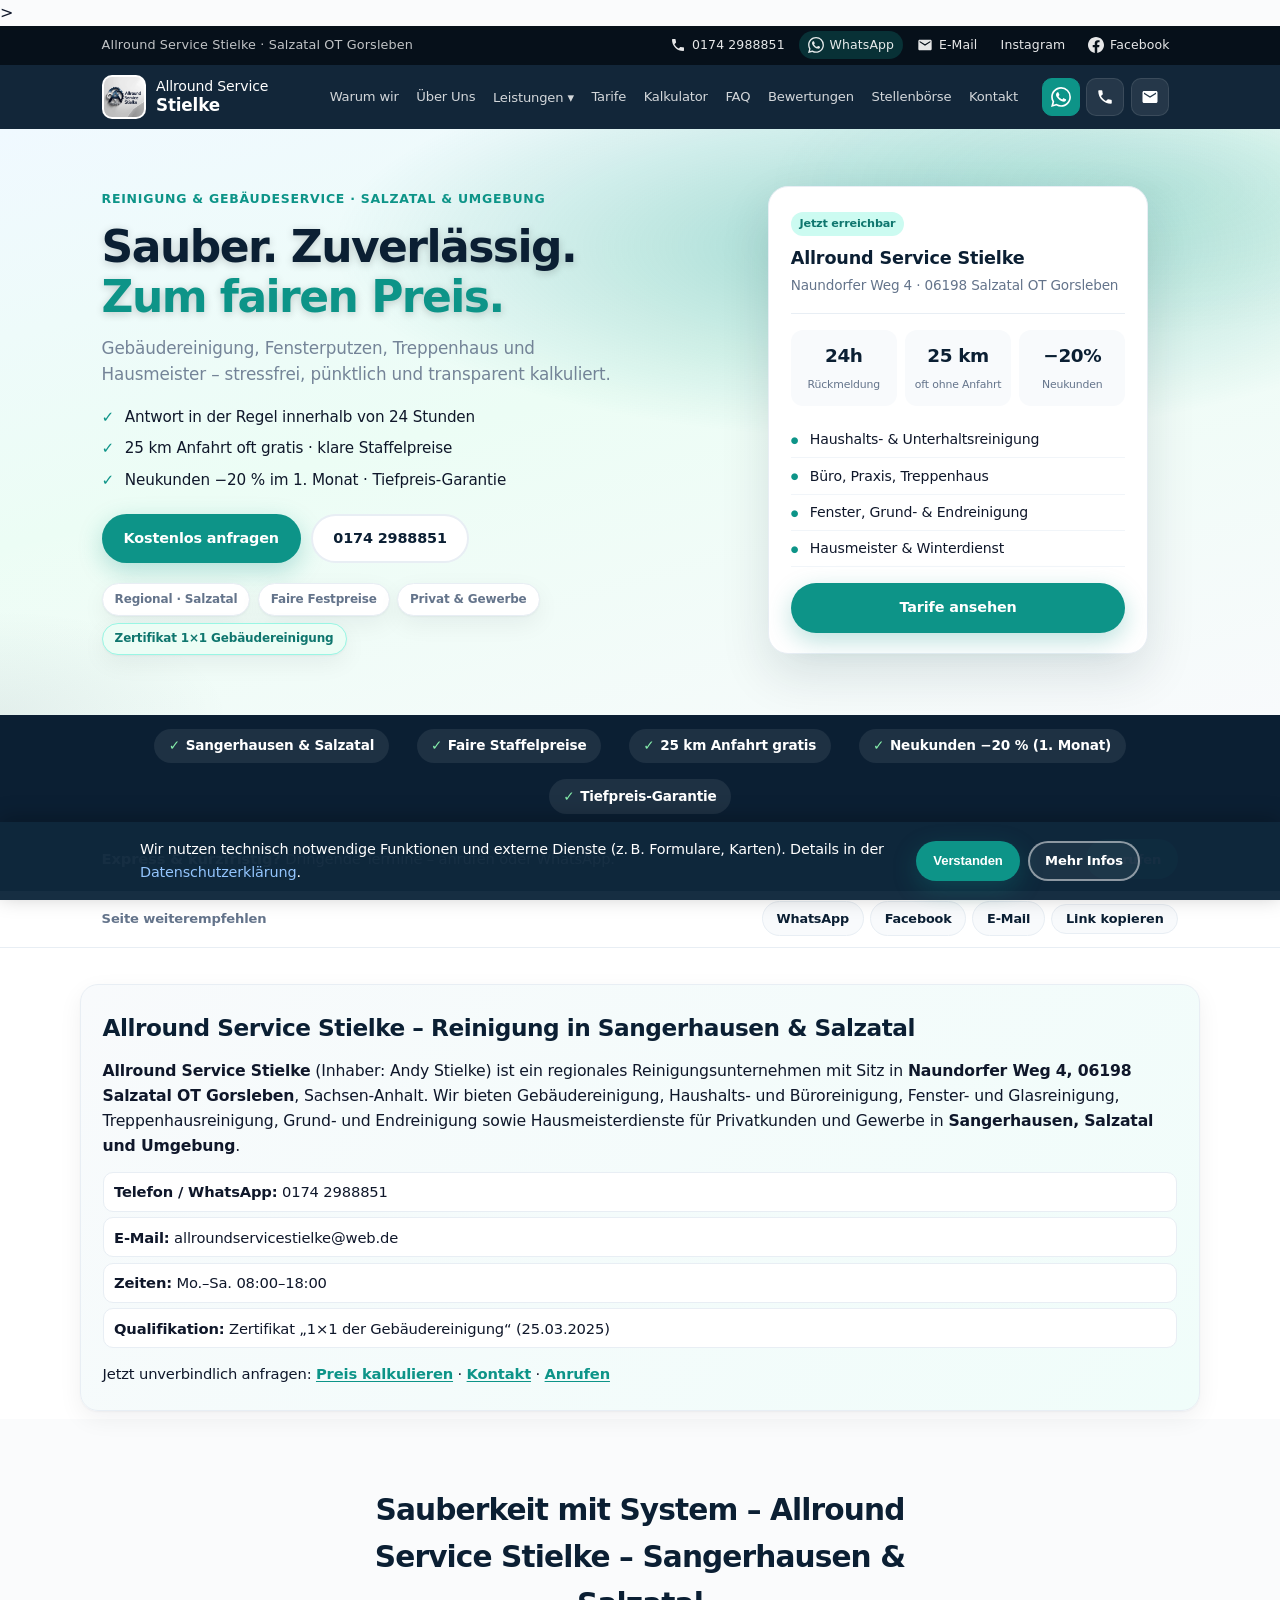
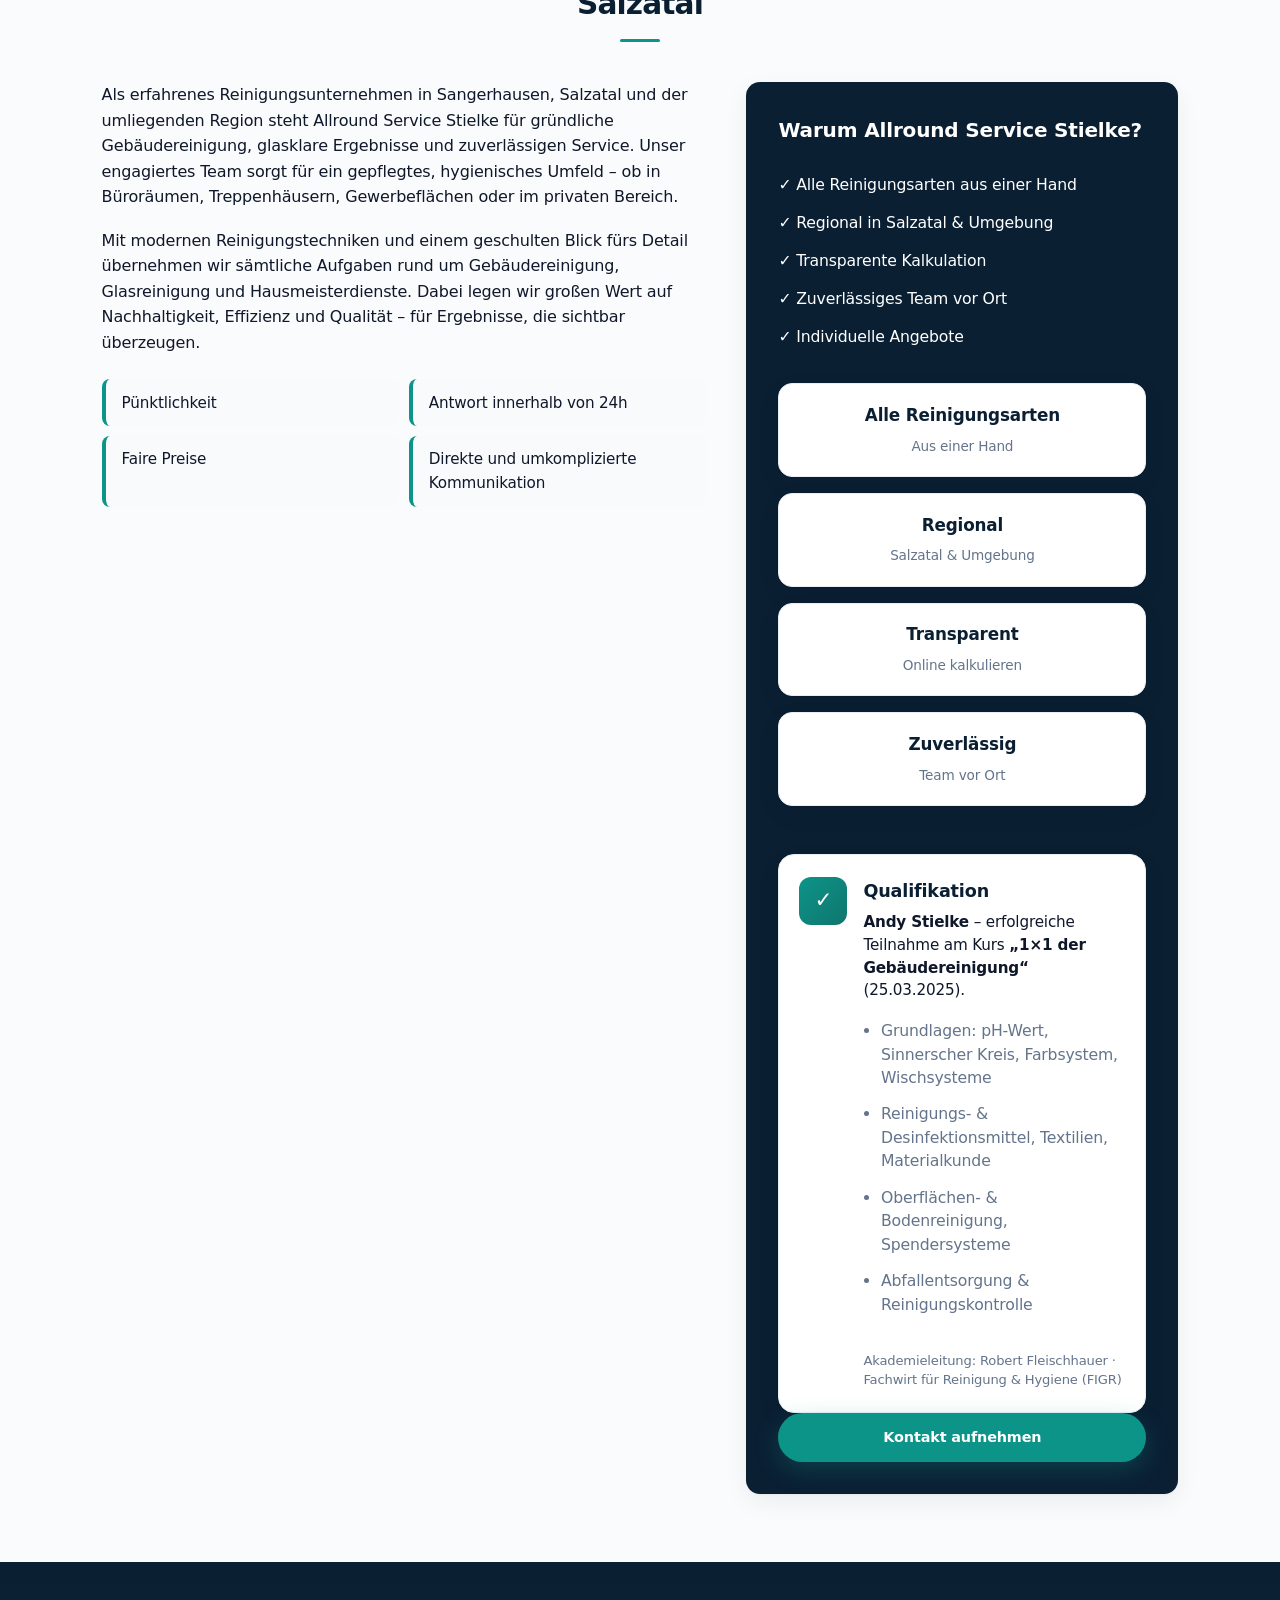
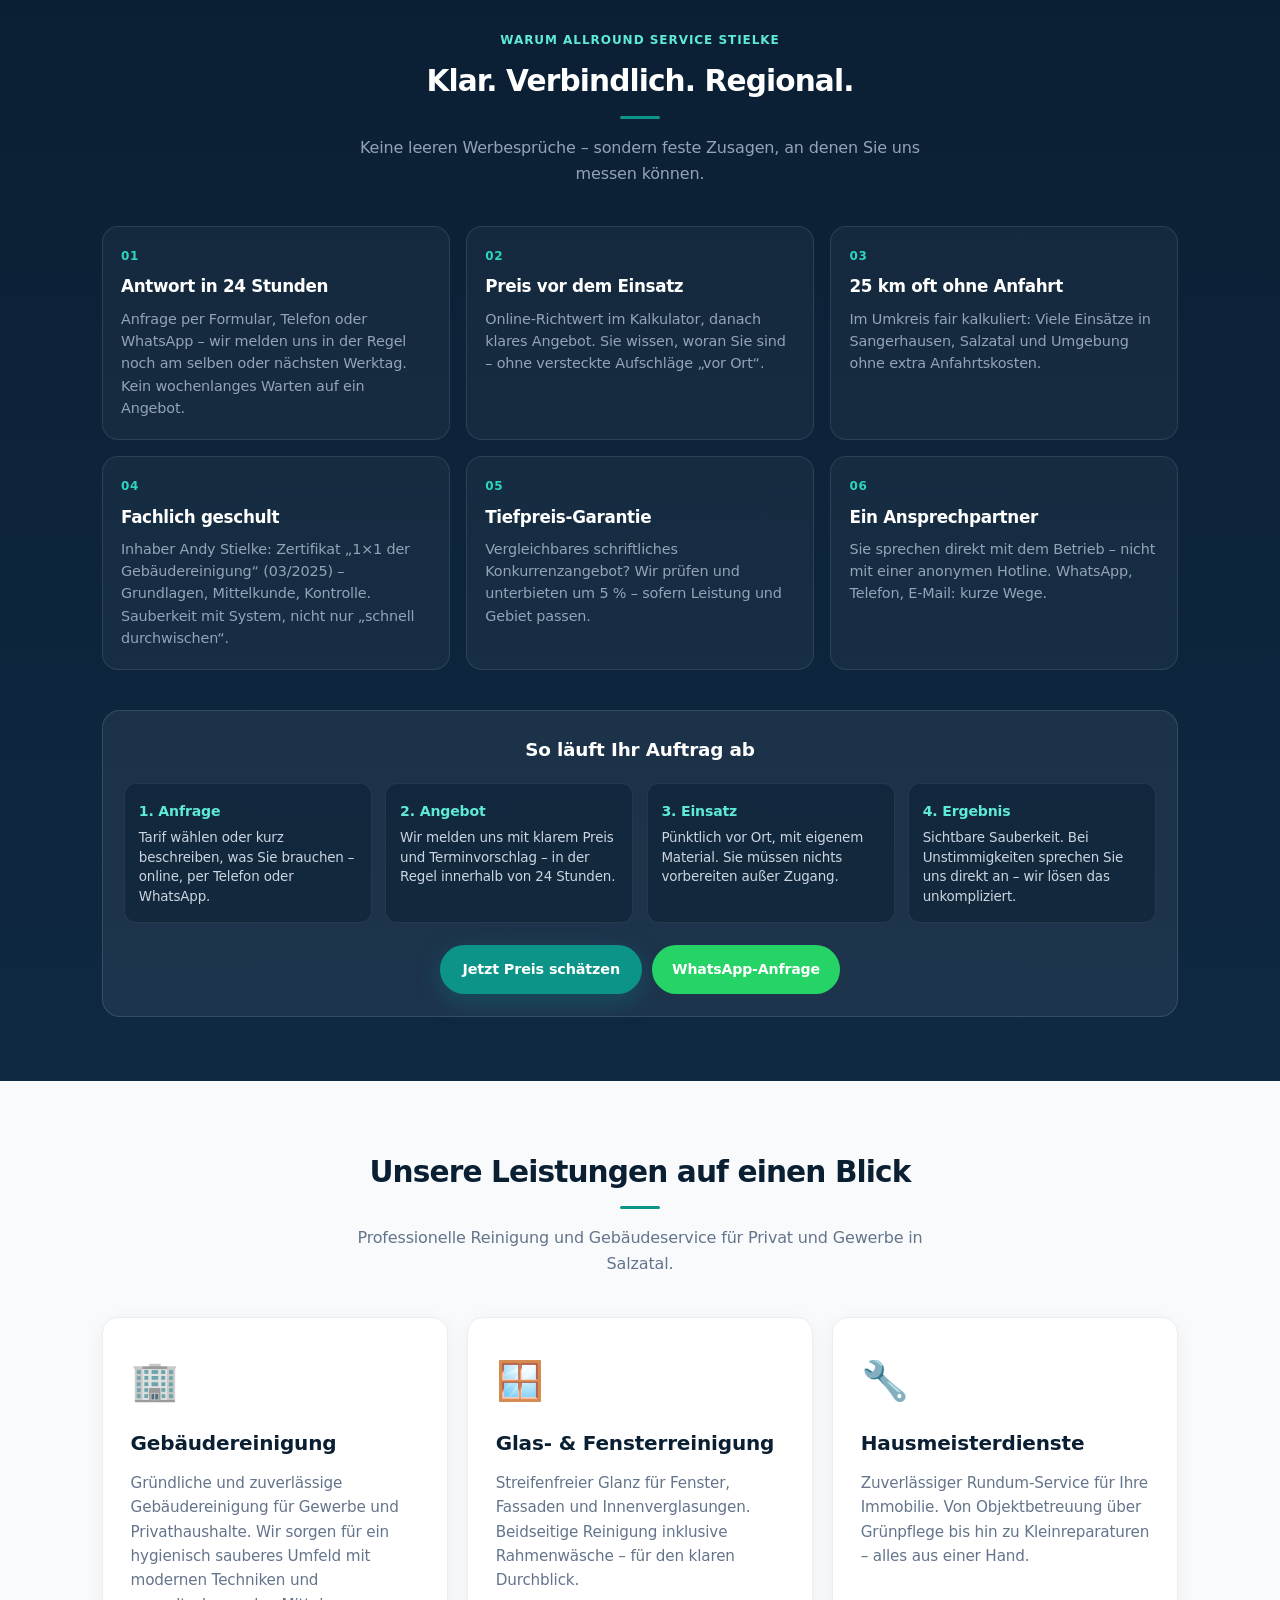
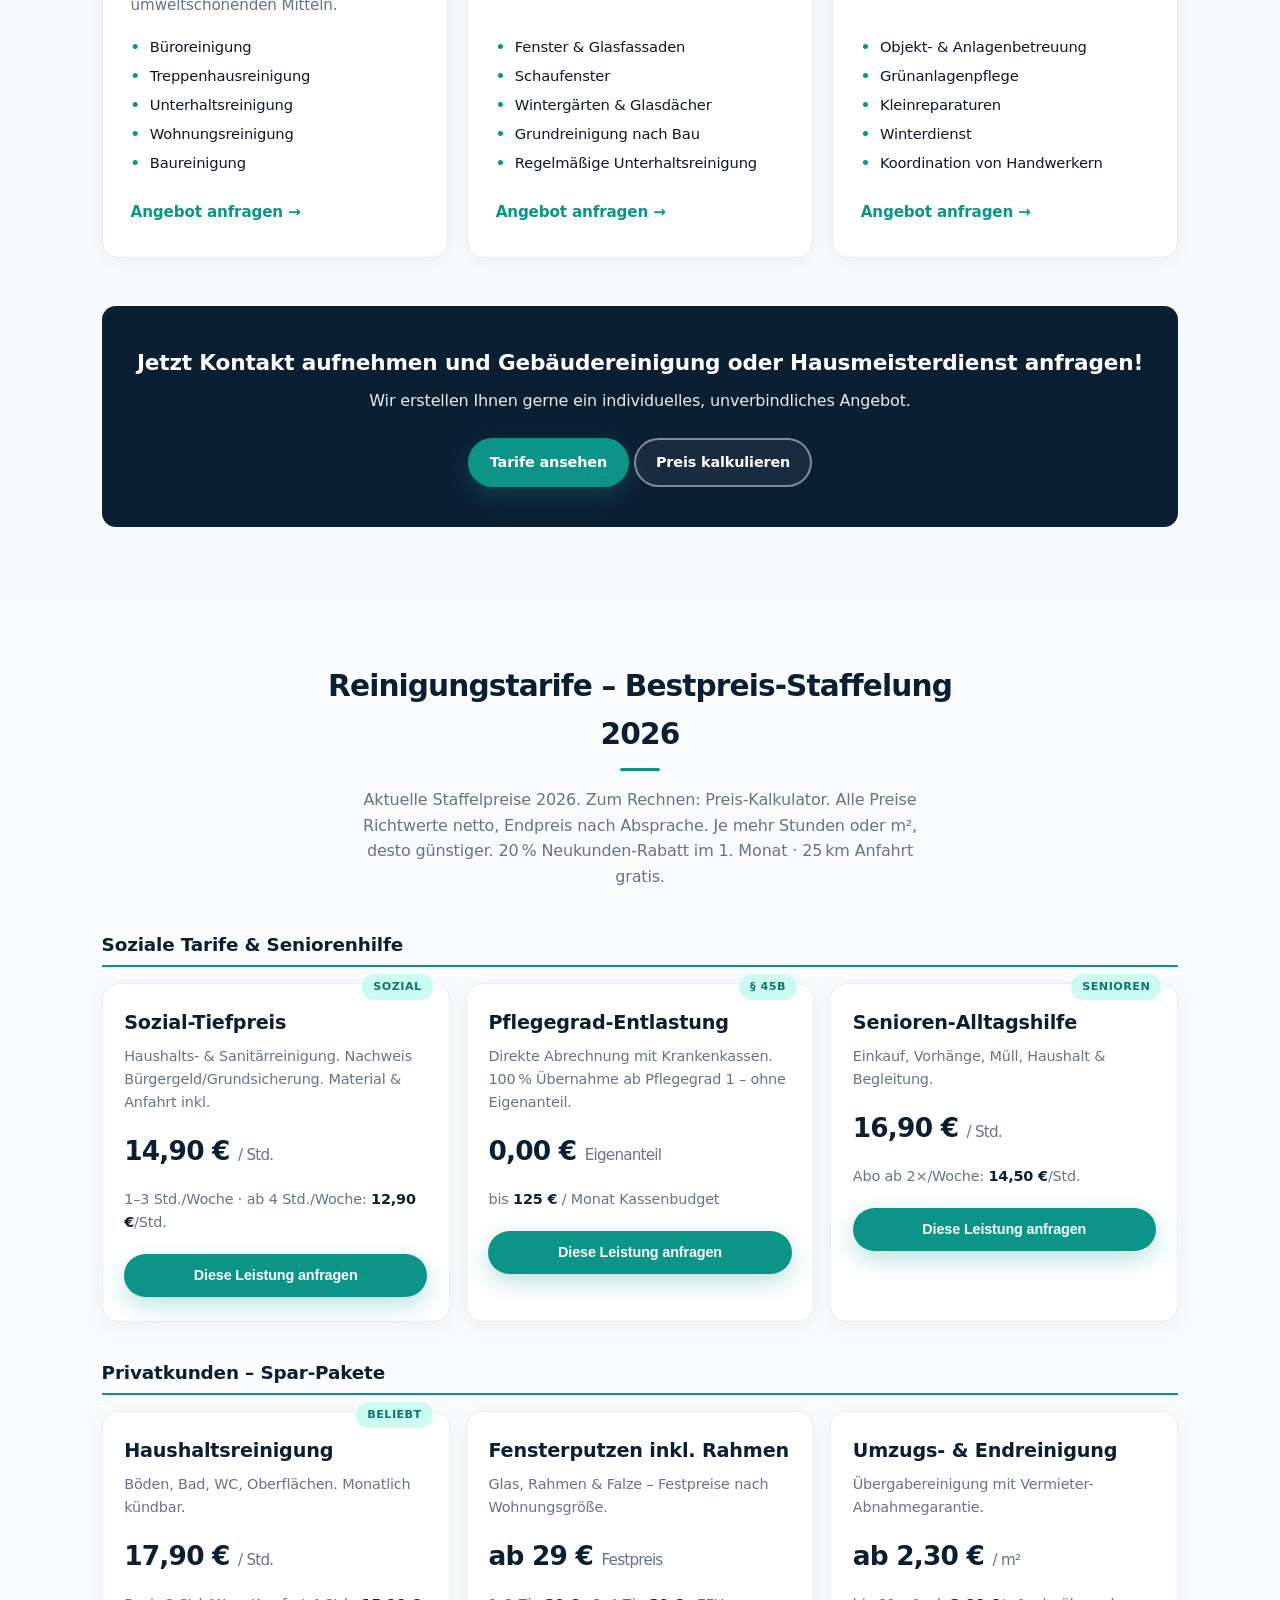
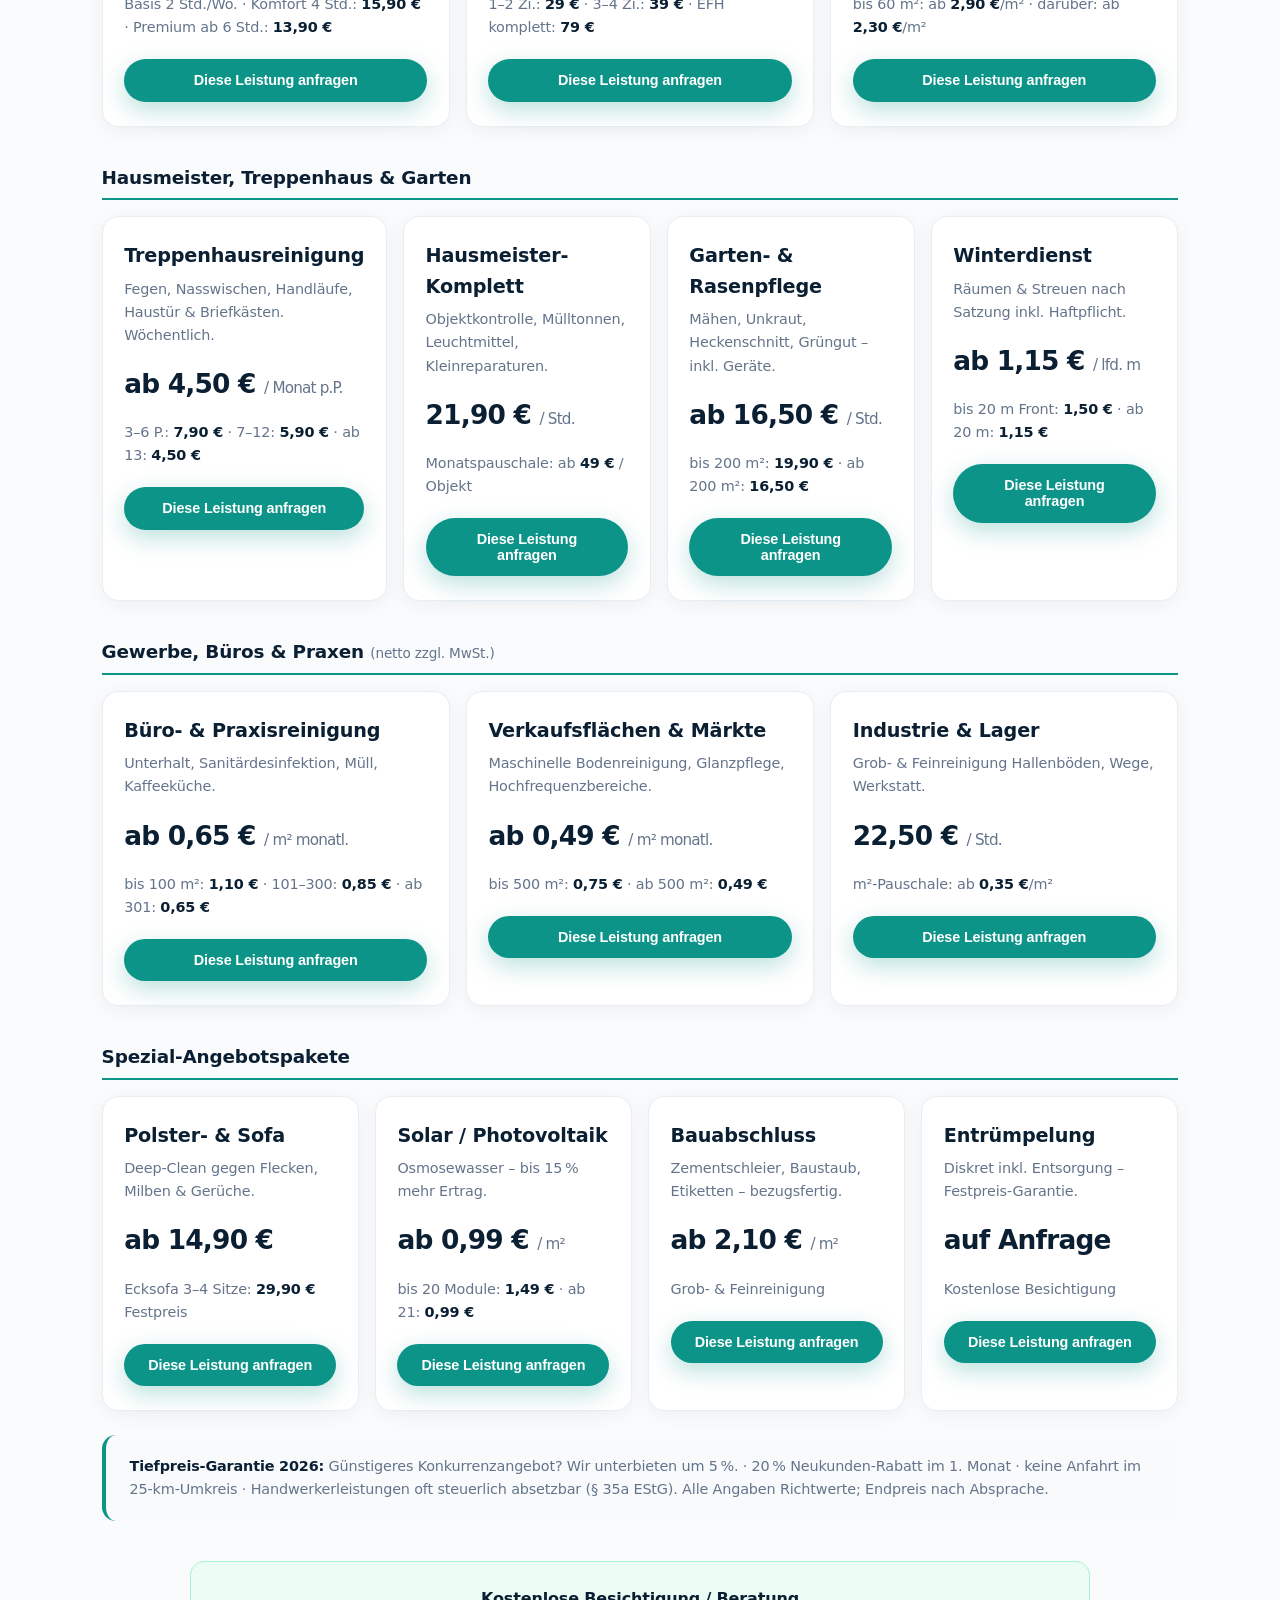
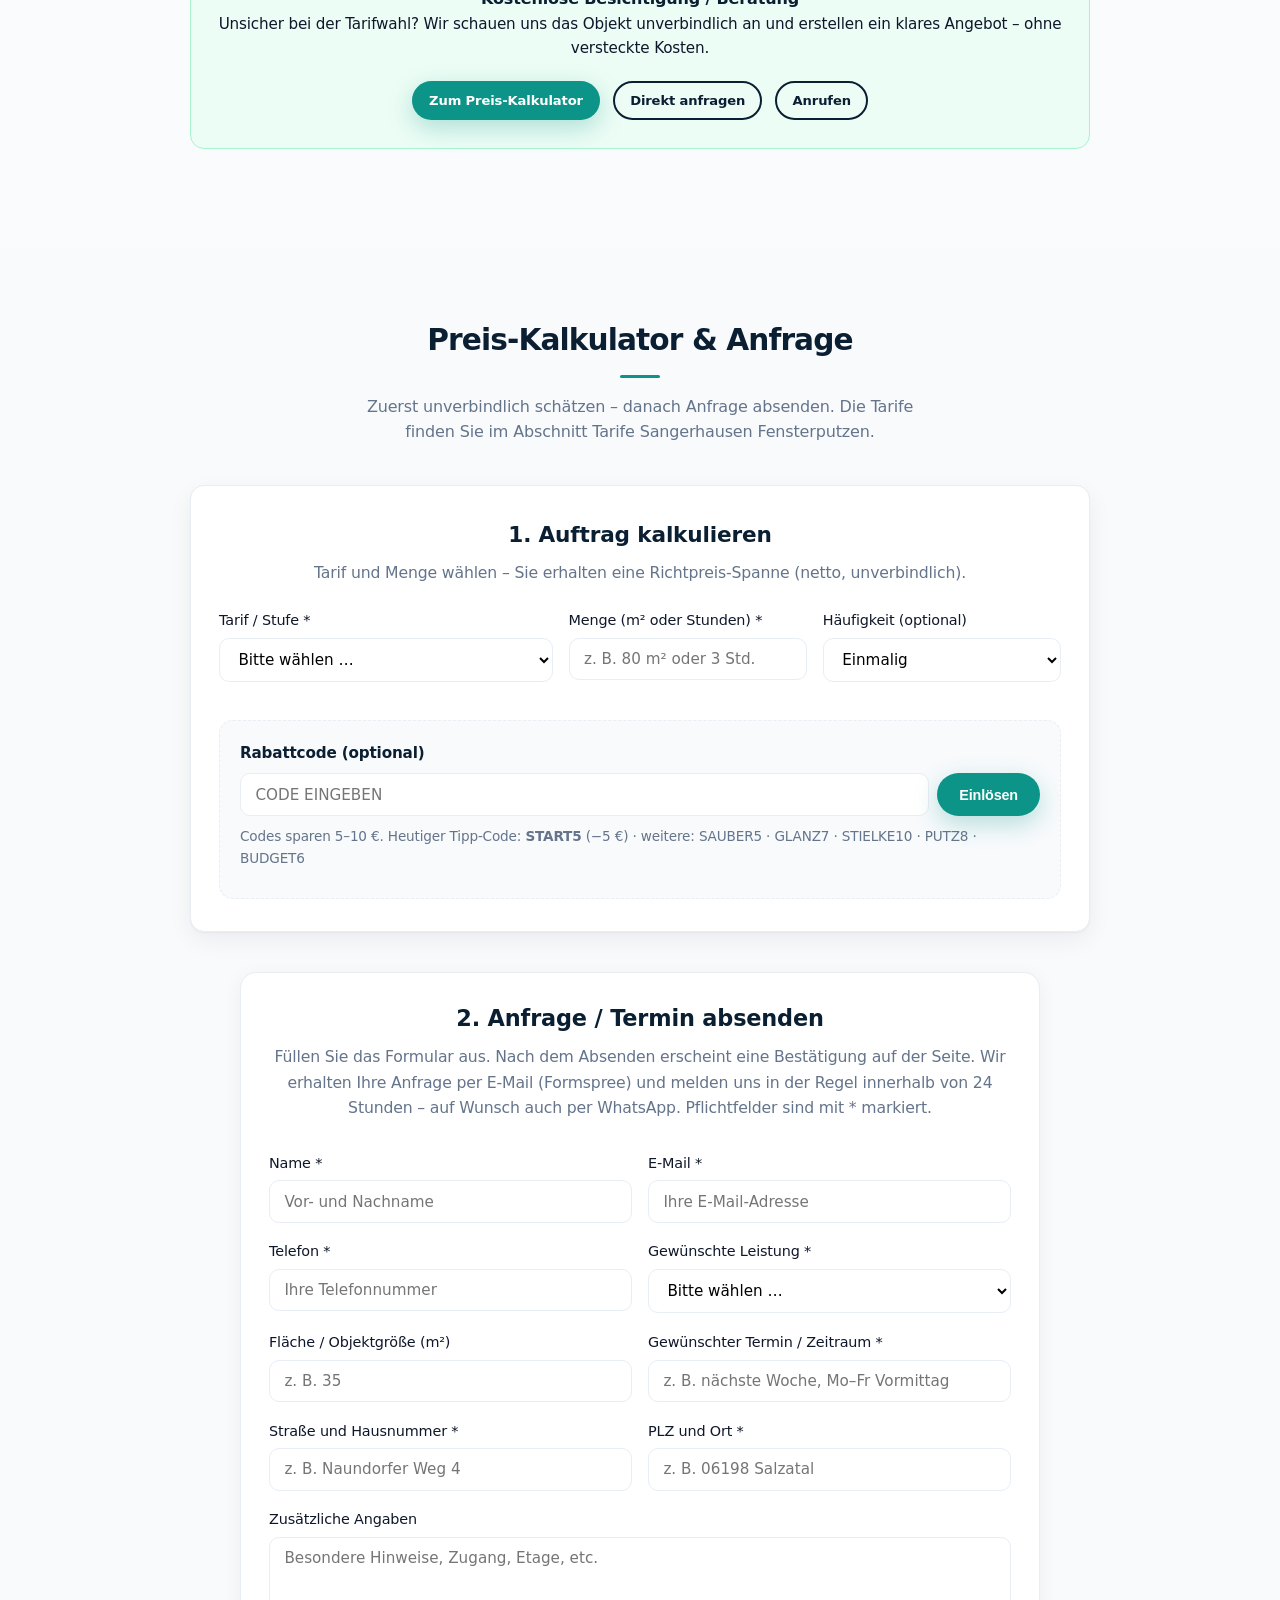
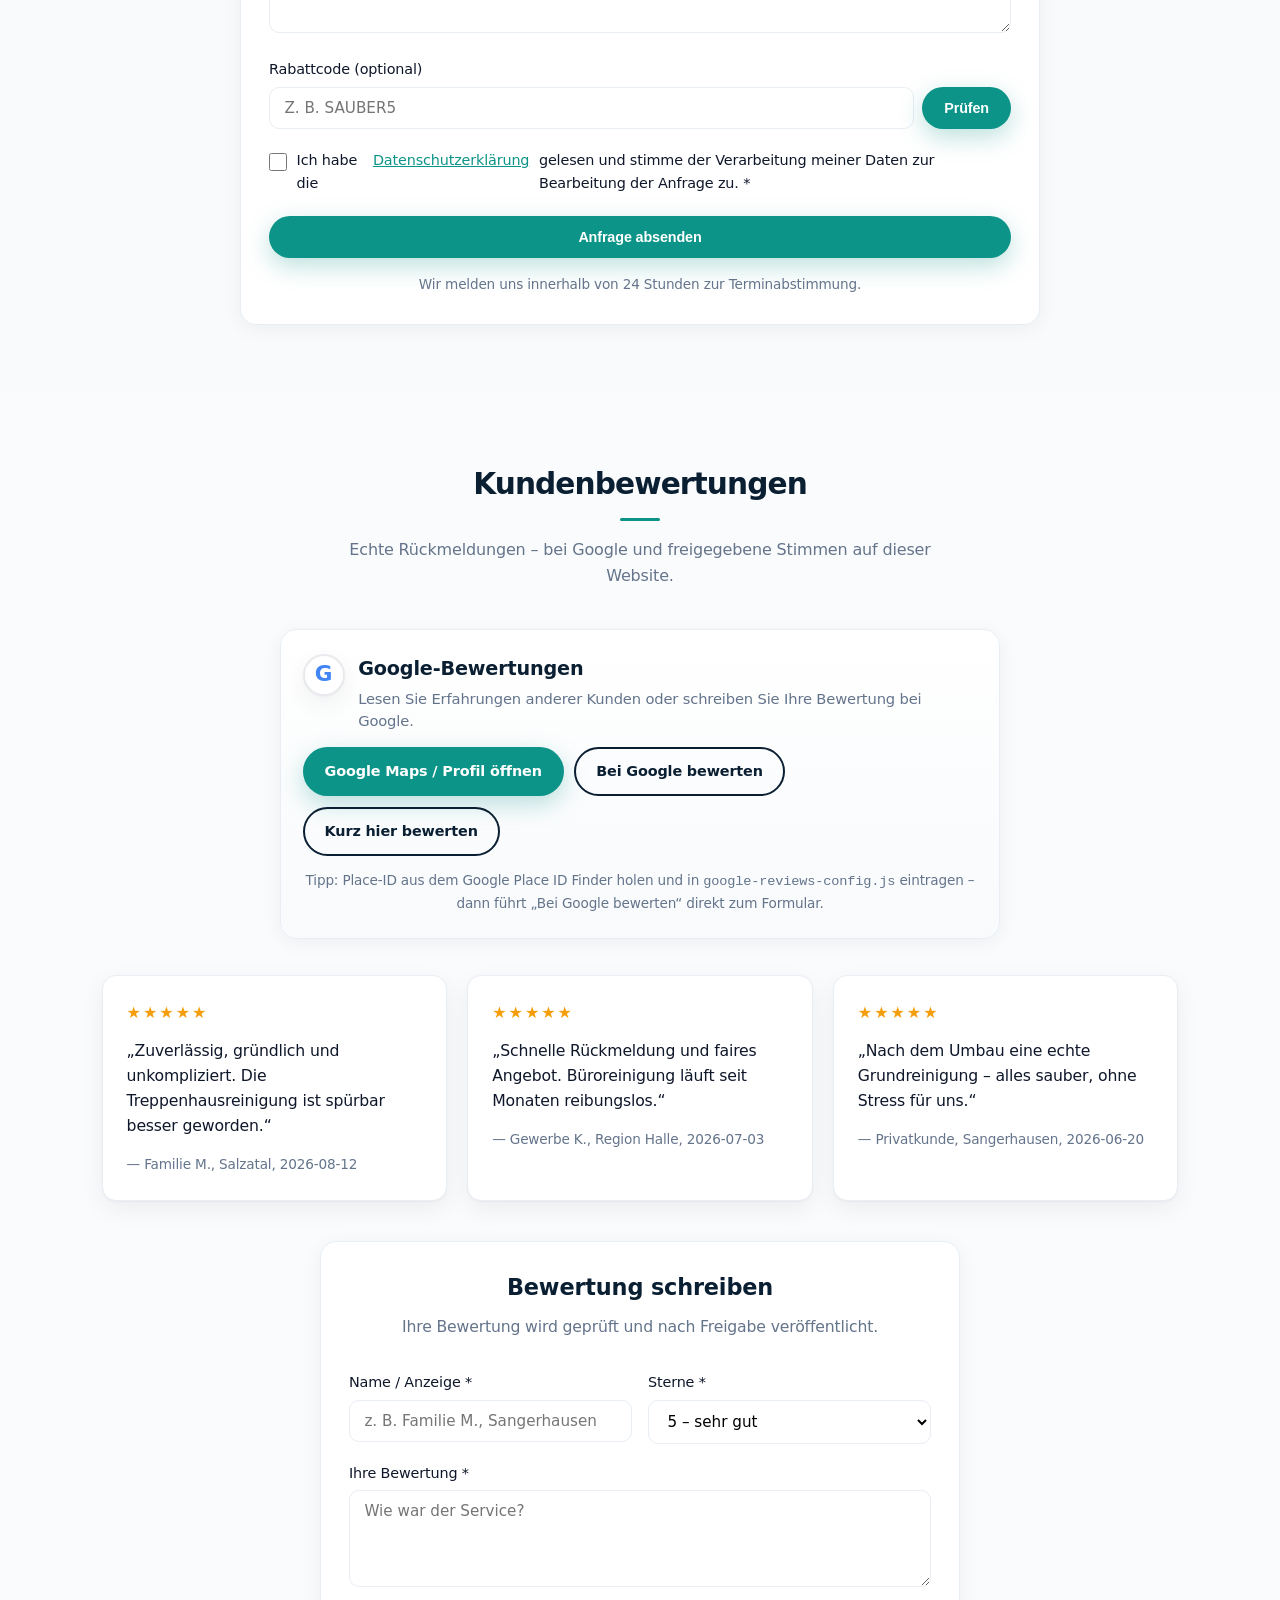
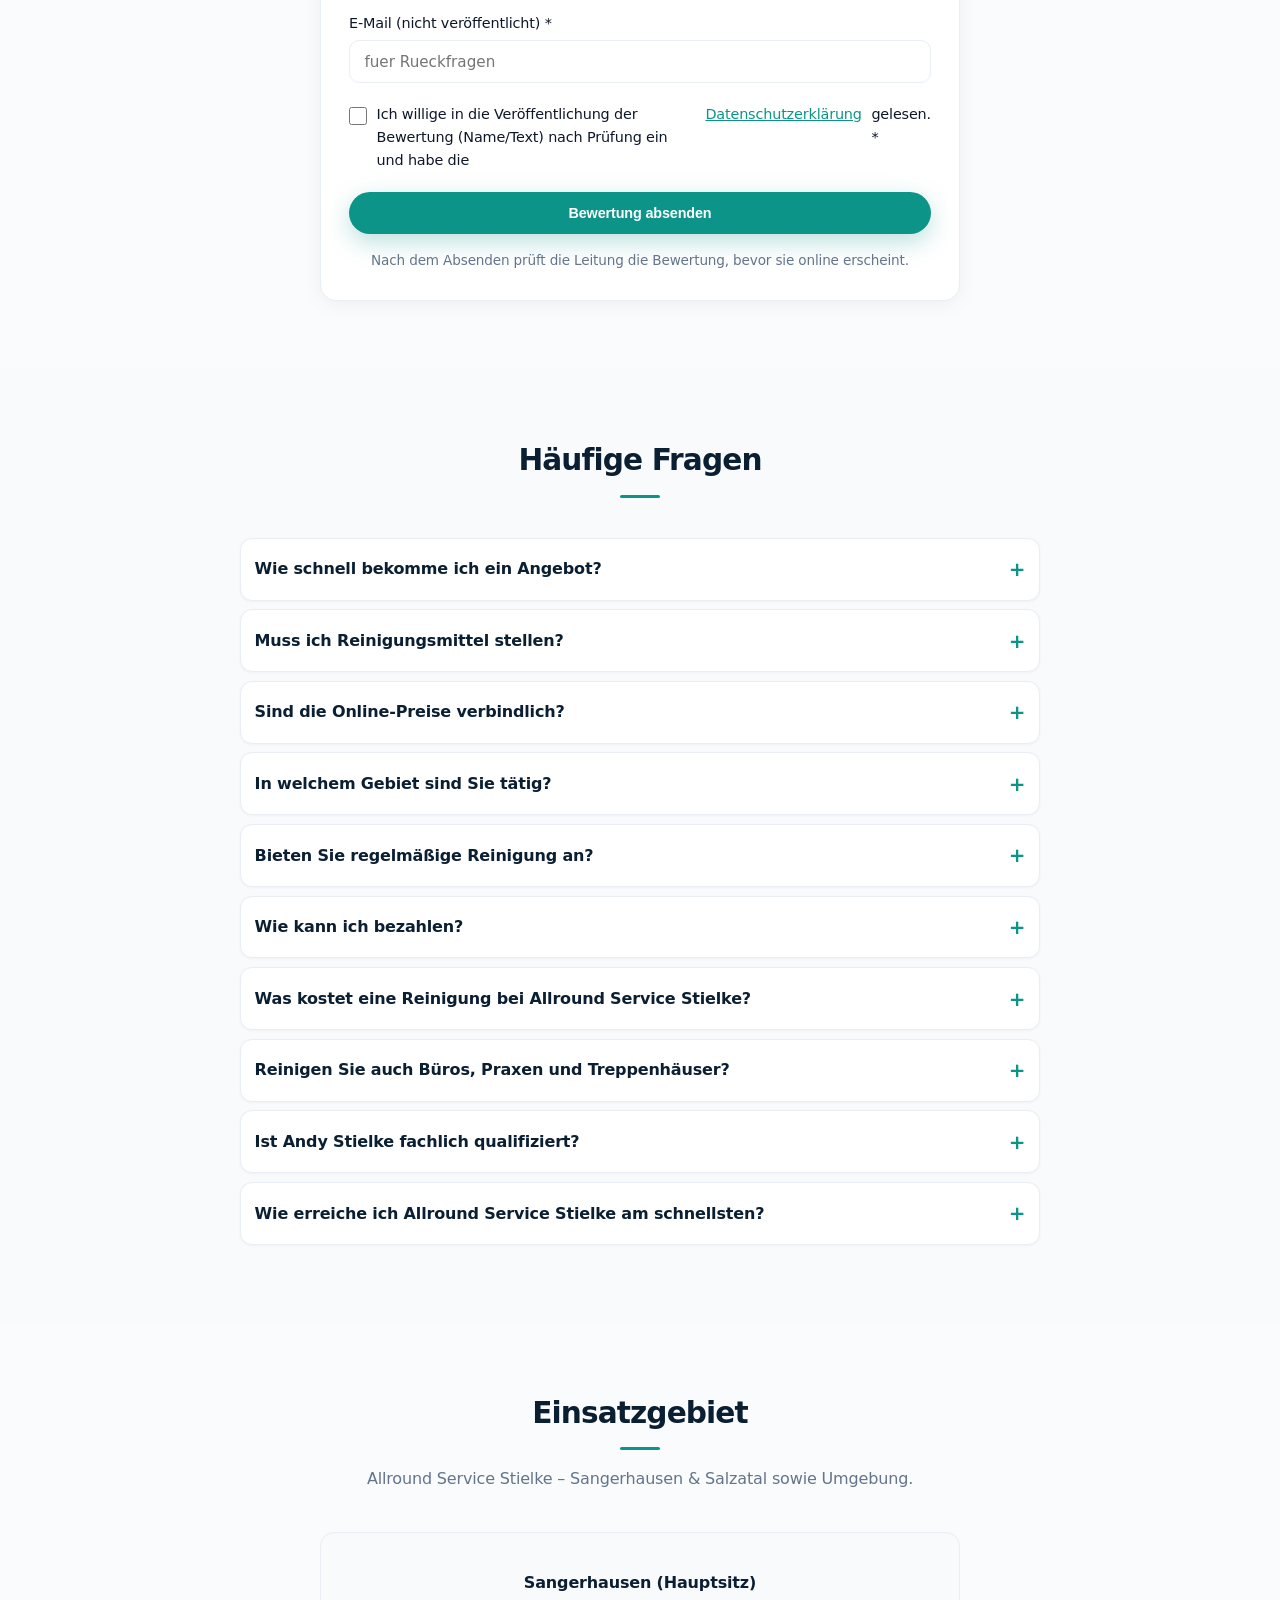
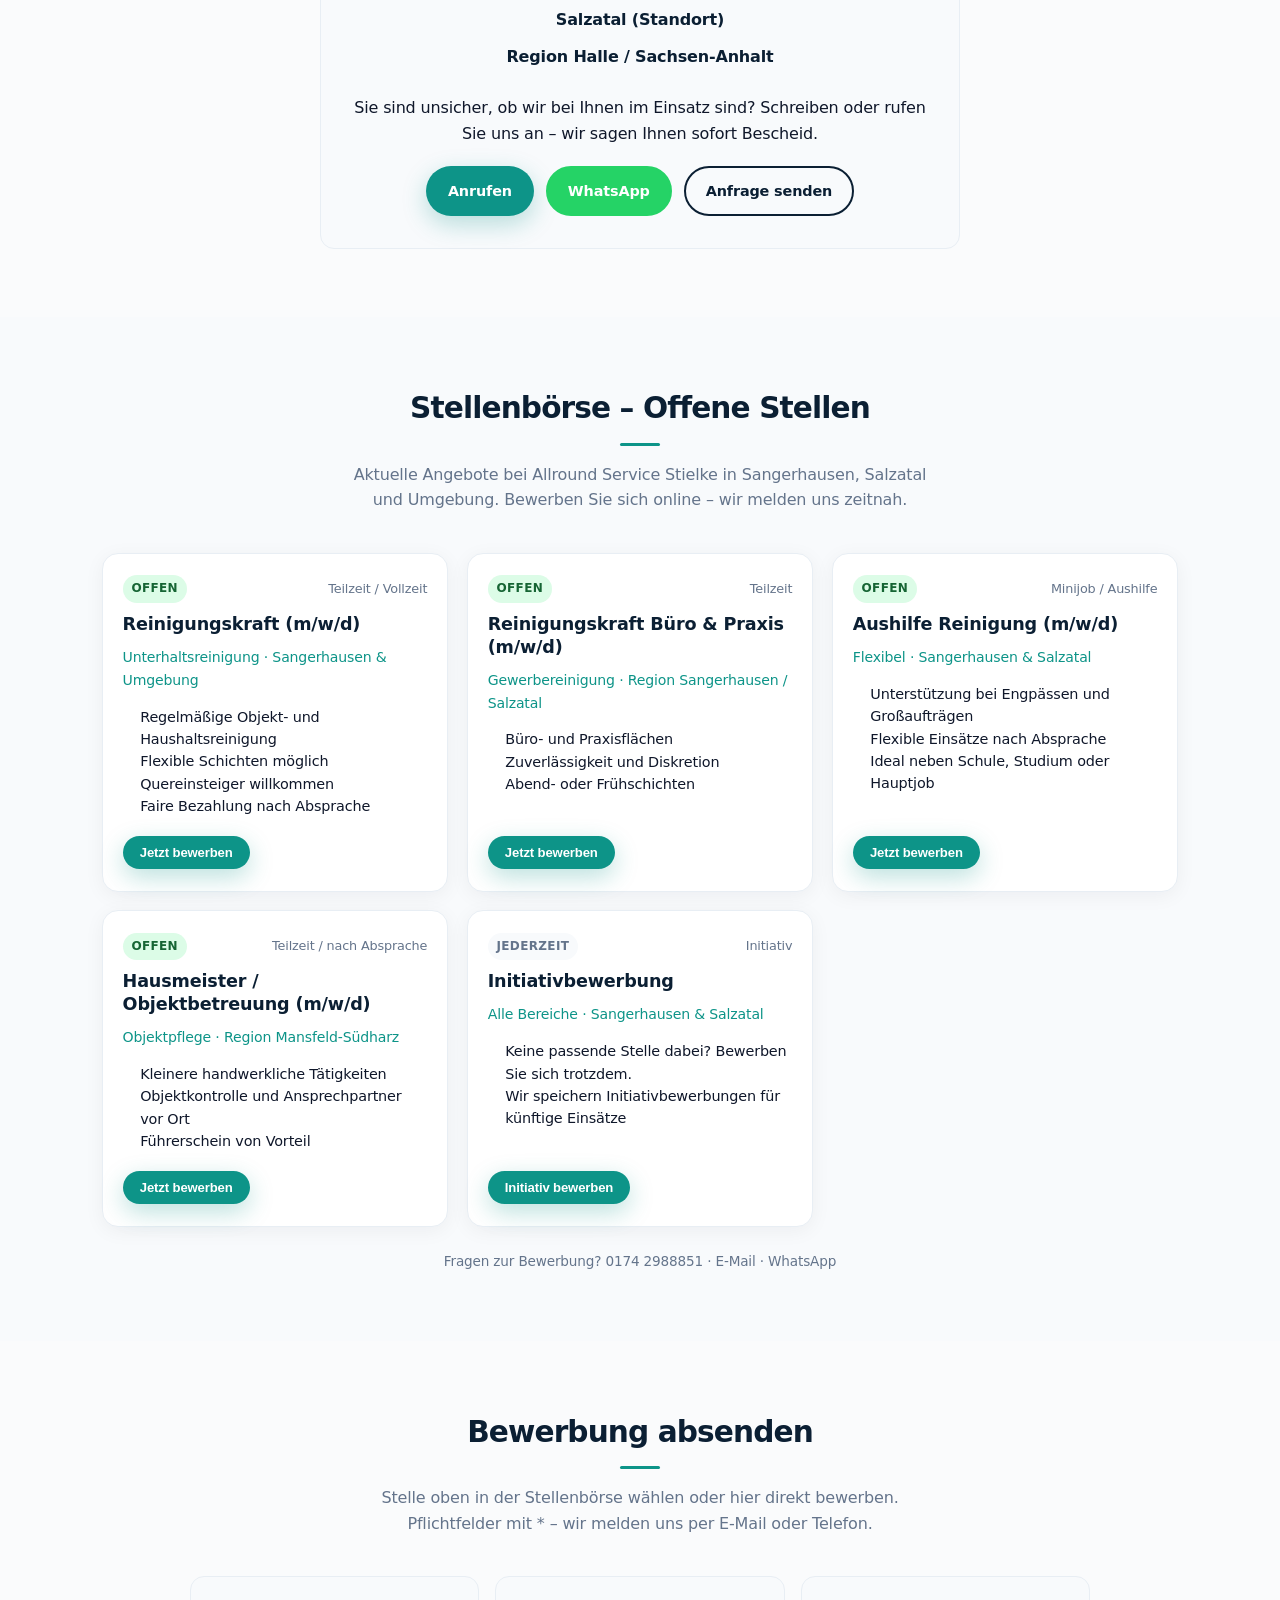
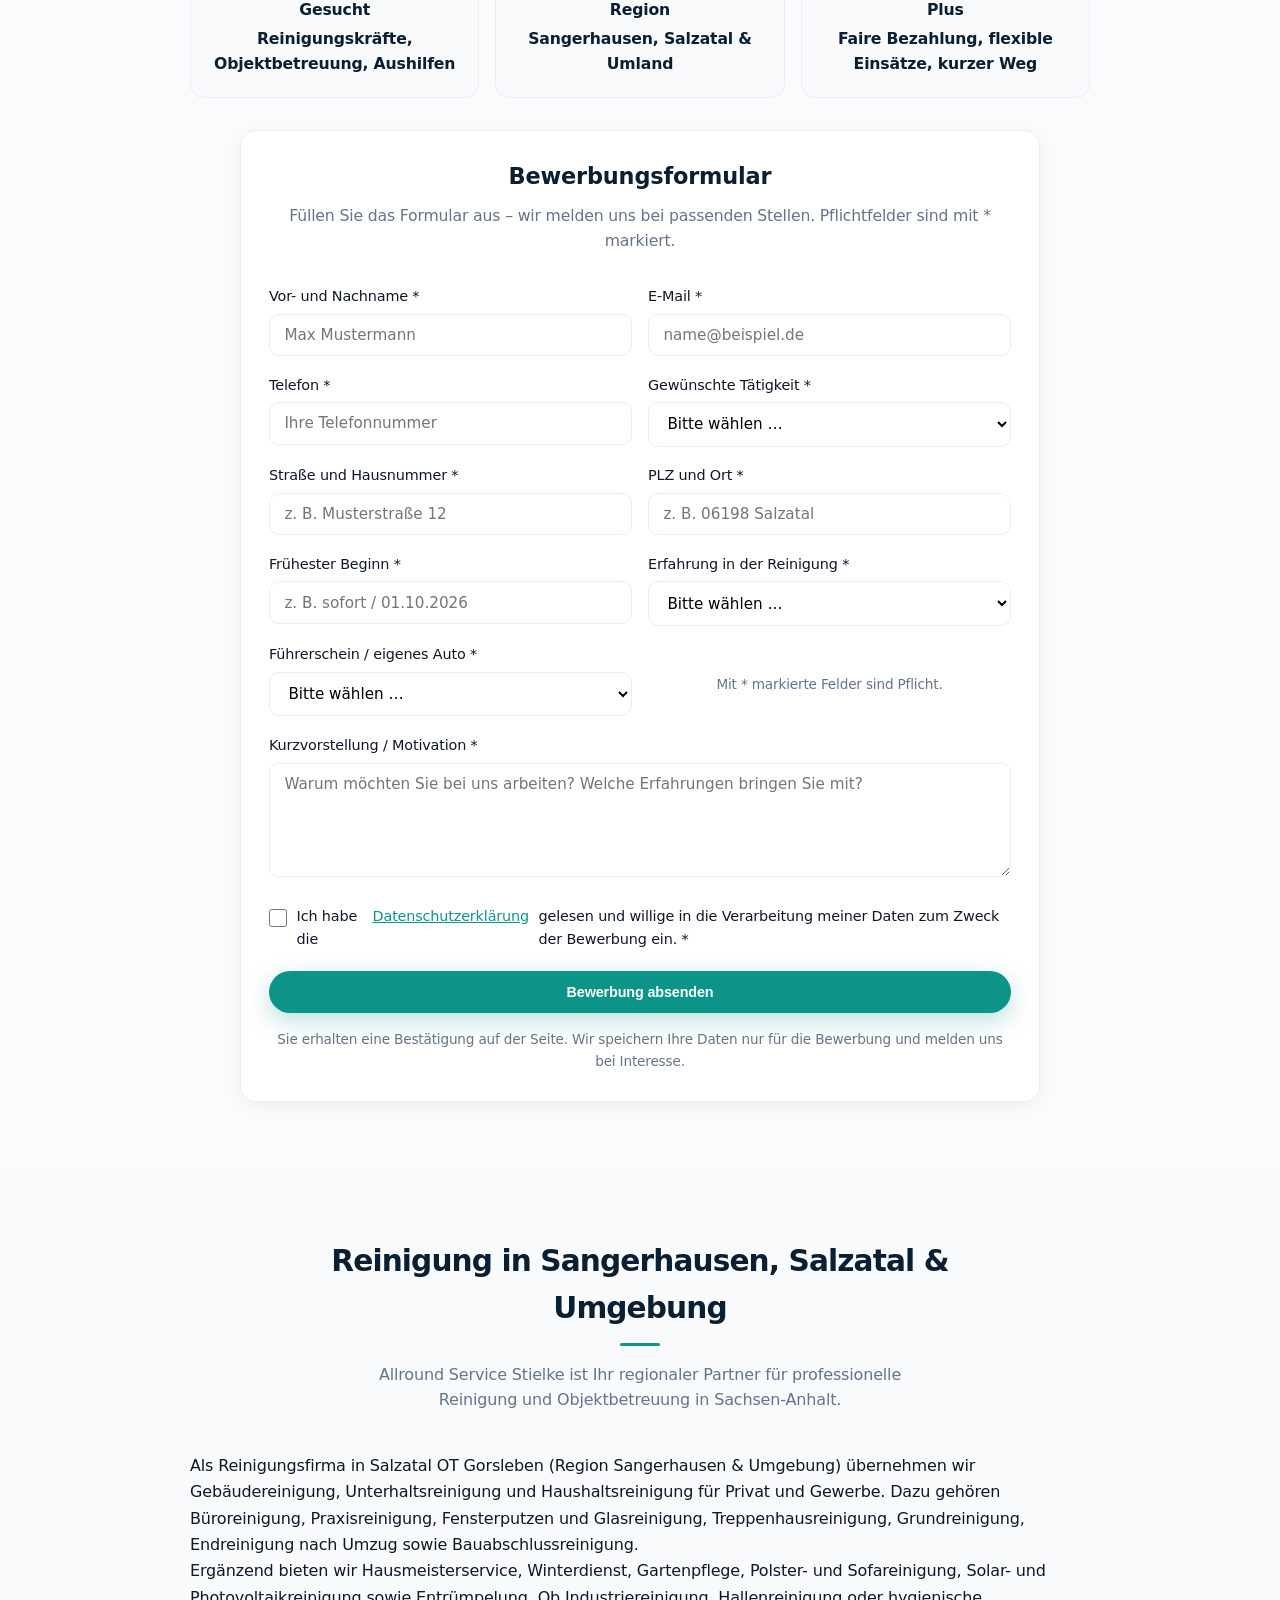
==== commit 5dc335b6: "Add files via upload" ====
--- a/index.html
+++ b/index.html
@@ -300,7 +300,8 @@
         <span class="logo-text">Allround Service<br><strong>Stielke</strong></span>
       </a>
       <nav class="nav" id="mainNav">
-        <a href="#ueber-uns" class="nav-link active">Über Uns</a>
+        <a href="#versprechen" class="nav-link">Warum wir</a>
+        <a href="#ueber-uns" class="nav-link">Über Uns</a>
         <div class="nav-dropdown">
           <a href="#leistungen" class="nav-link">Leistungen ▾</a>
           <div class="dropdown-menu">
@@ -486,6 +487,78 @@
   </section>
 
   <!-- Leistungen -->
+  
+  <!-- Abheben: Versprechen + Ablauf -->
+  <section id="versprechen" class="section section-promise">
+    <div class="container">
+      <div class="section-header">
+        <p class="eyebrow">Warum Allround Service Stielke</p>
+        <h2>Klar. Verbindlich. Regional.</h2>
+        <div class="divider"></div>
+        <p class="section-intro">Keine leeren Werbesprüche – sondern feste Zusagen, an denen Sie uns messen können.</p>
+      </div>
+
+      <div class="promise-grid">
+        <article class="promise-card">
+          <span class="promise-num">01</span>
+          <h3>Antwort in 24 Stunden</h3>
+          <p>Anfrage per Formular, Telefon oder WhatsApp – wir melden uns in der Regel noch am selben oder nächsten Werktag. Kein wochenlanges Warten auf ein Angebot.</p>
+        </article>
+        <article class="promise-card">
+          <span class="promise-num">02</span>
+          <h3>Preis vor dem Einsatz</h3>
+          <p>Online-Richtwert im Kalkulator, danach klares Angebot. Sie wissen, woran Sie sind – ohne versteckte Aufschläge „vor Ort“.</p>
+        </article>
+        <article class="promise-card">
+          <span class="promise-num">03</span>
+          <h3>25 km oft ohne Anfahrt</h3>
+          <p>Im Umkreis fair kalkuliert: Viele Einsätze in Sangerhausen, Salzatal und Umgebung ohne extra Anfahrtskosten.</p>
+        </article>
+        <article class="promise-card">
+          <span class="promise-num">04</span>
+          <h3>Fachlich geschult</h3>
+          <p>Inhaber Andy Stielke: Zertifikat „1×1 der Gebäudereinigung“ (03/2025) – Grundlagen, Mittelkunde, Kontrolle. Sauberkeit mit System, nicht nur „schnell durchwischen“.</p>
+        </article>
+        <article class="promise-card">
+          <span class="promise-num">05</span>
+          <h3>Tiefpreis-Garantie</h3>
+          <p>Vergleichbares schriftliches Konkurrenzangebot? Wir prüfen und unterbieten um 5 % – sofern Leistung und Gebiet passen.</p>
+        </article>
+        <article class="promise-card">
+          <span class="promise-num">06</span>
+          <h3>Ein Ansprechpartner</h3>
+          <p>Sie sprechen direkt mit dem Betrieb – nicht mit einer anonymen Hotline. WhatsApp, Telefon, E-Mail: kurze Wege.</p>
+        </article>
+      </div>
+
+      <div class="process-block">
+        <h3 class="process-title">So läuft Ihr Auftrag ab</h3>
+        <ol class="process-steps">
+          <li>
+            <strong>1. Anfrage</strong>
+            <span>Tarif wählen oder kurz beschreiben, was Sie brauchen – online, per Telefon oder WhatsApp.</span>
+          </li>
+          <li>
+            <strong>2. Angebot</strong>
+            <span>Wir melden uns mit klarem Preis und Terminvorschlag – in der Regel innerhalb von 24 Stunden.</span>
+          </li>
+          <li>
+            <strong>3. Einsatz</strong>
+            <span>Pünktlich vor Ort, mit eigenem Material. Sie müssen nichts vorbereiten außer Zugang.</span>
+          </li>
+          <li>
+            <strong>4. Ergebnis</strong>
+            <span>Sichtbare Sauberkeit. Bei Unstimmigkeiten sprechen Sie uns direkt an – wir lösen das unkompliziert.</span>
+          </li>
+        </ol>
+        <div class="process-cta">
+          <a href="#kalkulator" class="btn btn-primary">Jetzt Preis schätzen</a>
+          <a href="https://wa.me/491742988851?text=Hallo%2C%20ich%20möchte%20ein%20Reinigungsangebot." class="btn btn-wa" target="_blank" rel="noopener">WhatsApp-Anfrage</a>
+        </div>
+      </div>
+    </div>
+  </section>
+
   <section id="leistungen" class="section section-alt">
     <div class="container">
       <div class="section-header">
--- a/styles.css
+++ b/styles.css
@@ -3189,3 +3189,118 @@
   font-size: 0.95rem;
   line-height: 1.55;
 }
+
+
+/* Differenzierung – Versprechen & Ablauf */
+.section-promise {
+  background: linear-gradient(180deg, #0b1f33 0%, #0f2942 100%);
+  color: #e2e8f0;
+  padding: 4rem 0;
+}
+.section-promise .section-header h2 {
+  color: #fff;
+  font-weight: 800;
+  letter-spacing: -0.03em;
+}
+.section-promise .section-intro { color: #94a3b8; }
+.section-promise .divider { background: var(--accent); }
+.eyebrow {
+  display: inline-block;
+  font-size: 0.75rem;
+  font-weight: 700;
+  letter-spacing: 0.08em;
+  text-transform: uppercase;
+  color: #5eead4;
+  margin-bottom: 0.5rem;
+}
+.promise-grid {
+  display: grid;
+  grid-template-columns: repeat(3, 1fr);
+  gap: 1rem;
+  margin: 2rem 0 2.5rem;
+}
+.promise-card {
+  background: rgba(255,255,255,0.04);
+  border: 1px solid rgba(255,255,255,0.1);
+  border-radius: 16px;
+  padding: 1.25rem 1.15rem;
+  transition: transform 0.2s, border-color 0.2s, background 0.2s;
+}
+.promise-card:hover {
+  transform: translateY(-3px);
+  border-color: rgba(45, 212, 191, 0.45);
+  background: rgba(13, 148, 136, 0.12);
+}
+.promise-num {
+  display: block;
+  font-size: 0.75rem;
+  font-weight: 800;
+  color: #2dd4bf;
+  letter-spacing: 0.06em;
+  margin-bottom: 0.45rem;
+}
+.promise-card h3 {
+  color: #fff;
+  font-size: 1.05rem;
+  margin: 0 0 0.45rem;
+  letter-spacing: -0.02em;
+}
+.promise-card p {
+  margin: 0;
+  font-size: 0.9rem;
+  line-height: 1.55;
+  color: #94a3b8;
+}
+.process-block {
+  background: rgba(255,255,255,0.06);
+  border: 1px solid rgba(255,255,255,0.12);
+  border-radius: 18px;
+  padding: 1.5rem 1.35rem 1.35rem;
+}
+.process-title {
+  color: #fff;
+  font-size: 1.15rem;
+  margin: 0 0 1.15rem;
+  text-align: center;
+}
+.process-steps {
+  list-style: none;
+  margin: 0 0 1.35rem;
+  padding: 0;
+  display: grid;
+  grid-template-columns: repeat(4, 1fr);
+  gap: 0.85rem;
+  counter-reset: none;
+}
+.process-steps li {
+  background: rgba(11, 31, 51, 0.55);
+  border-radius: 12px;
+  padding: 1rem 0.85rem;
+  border: 1px solid rgba(255,255,255,0.08);
+}
+.process-steps strong {
+  display: block;
+  color: #5eead4;
+  font-size: 0.88rem;
+  margin-bottom: 0.35rem;
+}
+.process-steps span {
+  display: block;
+  font-size: 0.84rem;
+  line-height: 1.45;
+  color: #cbd5e1;
+}
+.process-cta {
+  display: flex;
+  flex-wrap: wrap;
+  gap: 0.65rem;
+  justify-content: center;
+}
+@media (max-width: 900px) {
+  .promise-grid { grid-template-columns: repeat(2, 1fr); }
+  .process-steps { grid-template-columns: repeat(2, 1fr); }
+}
+@media (max-width: 560px) {
+  .promise-grid { grid-template-columns: 1fr; }
+  .process-steps { grid-template-columns: 1fr; }
+}
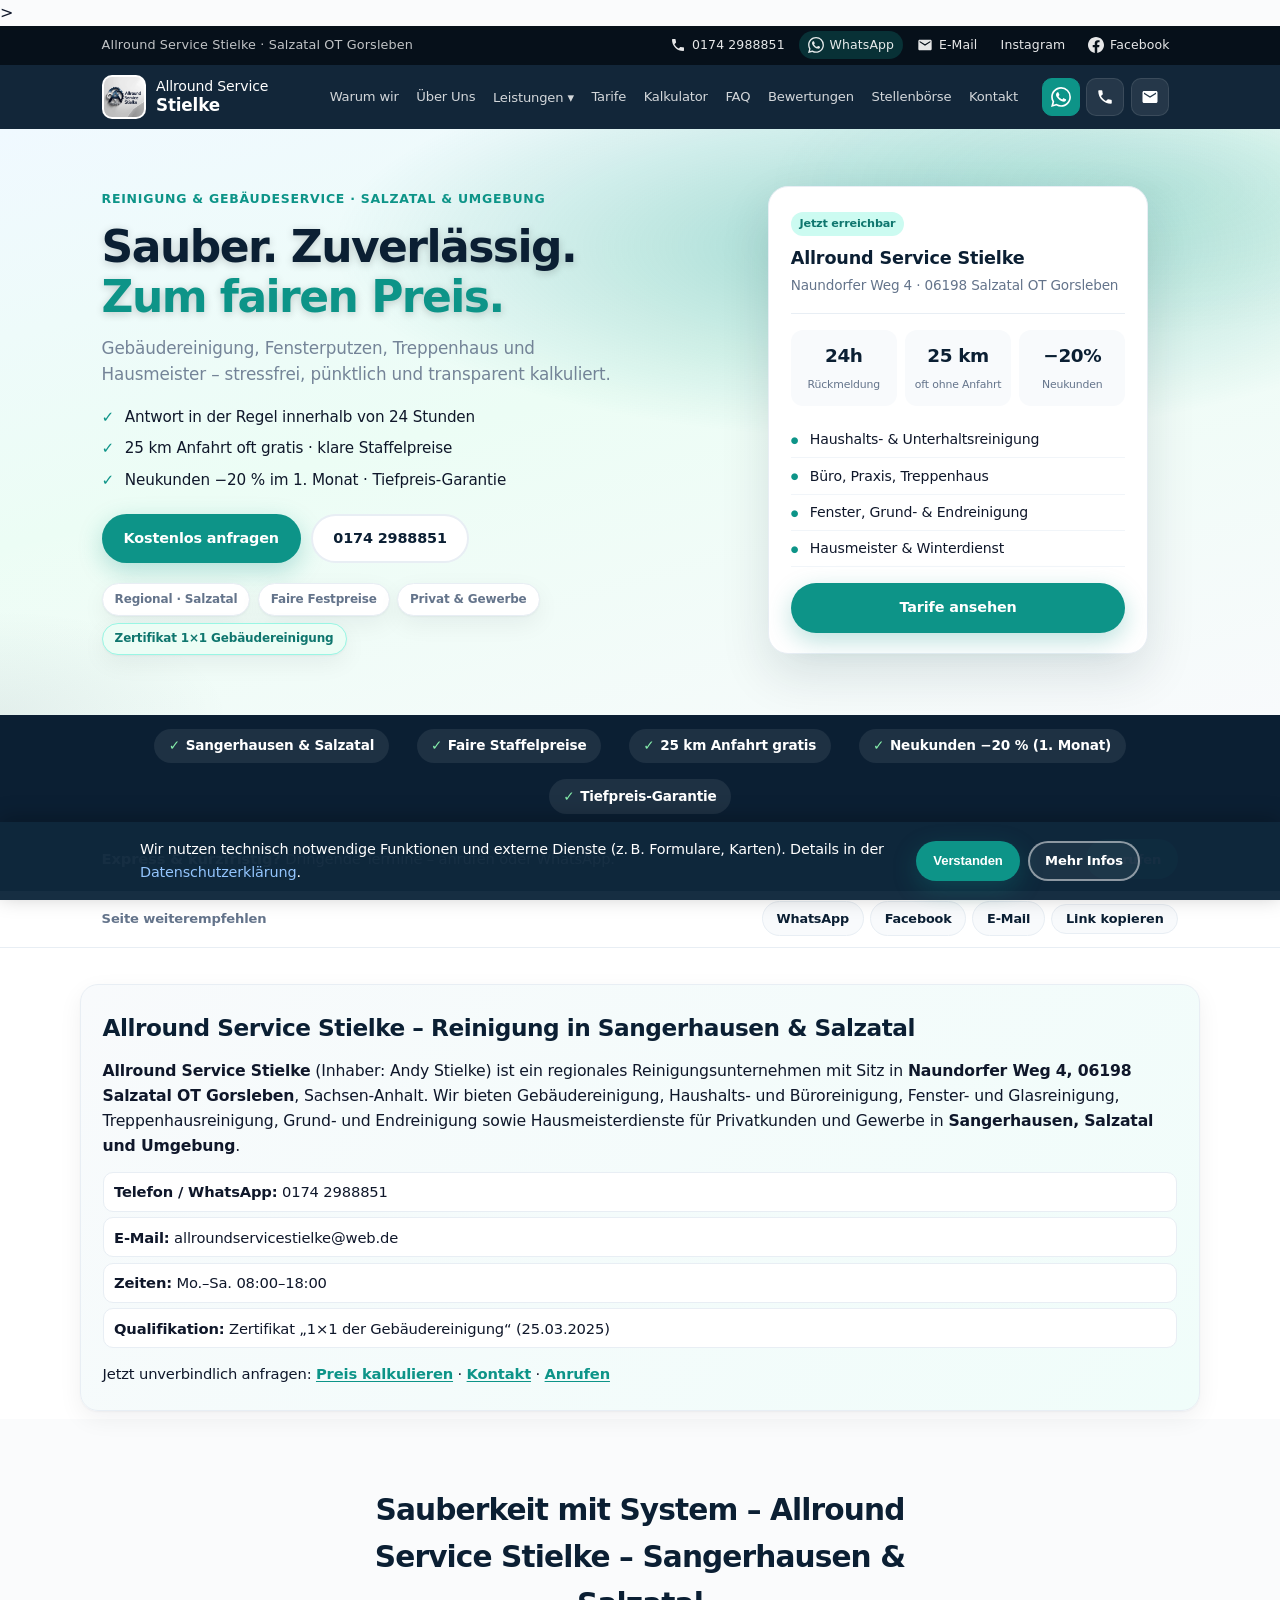
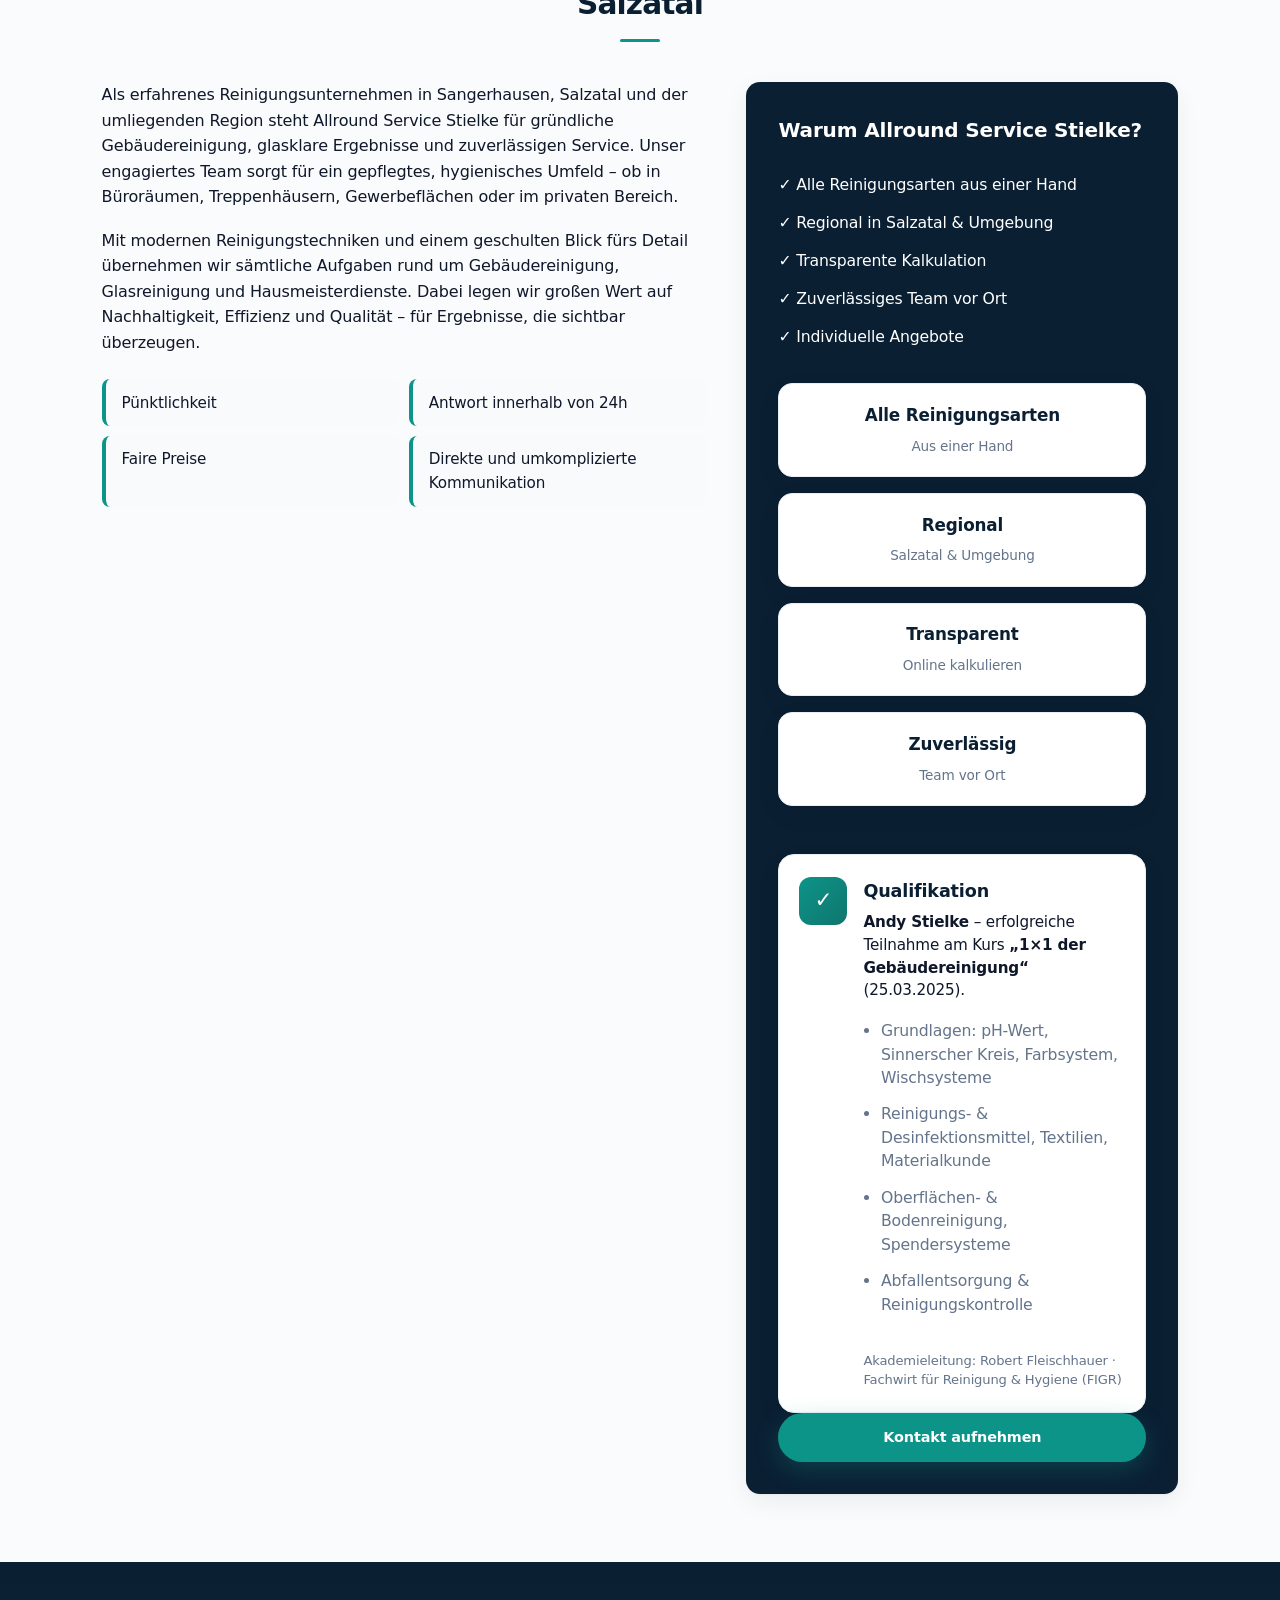
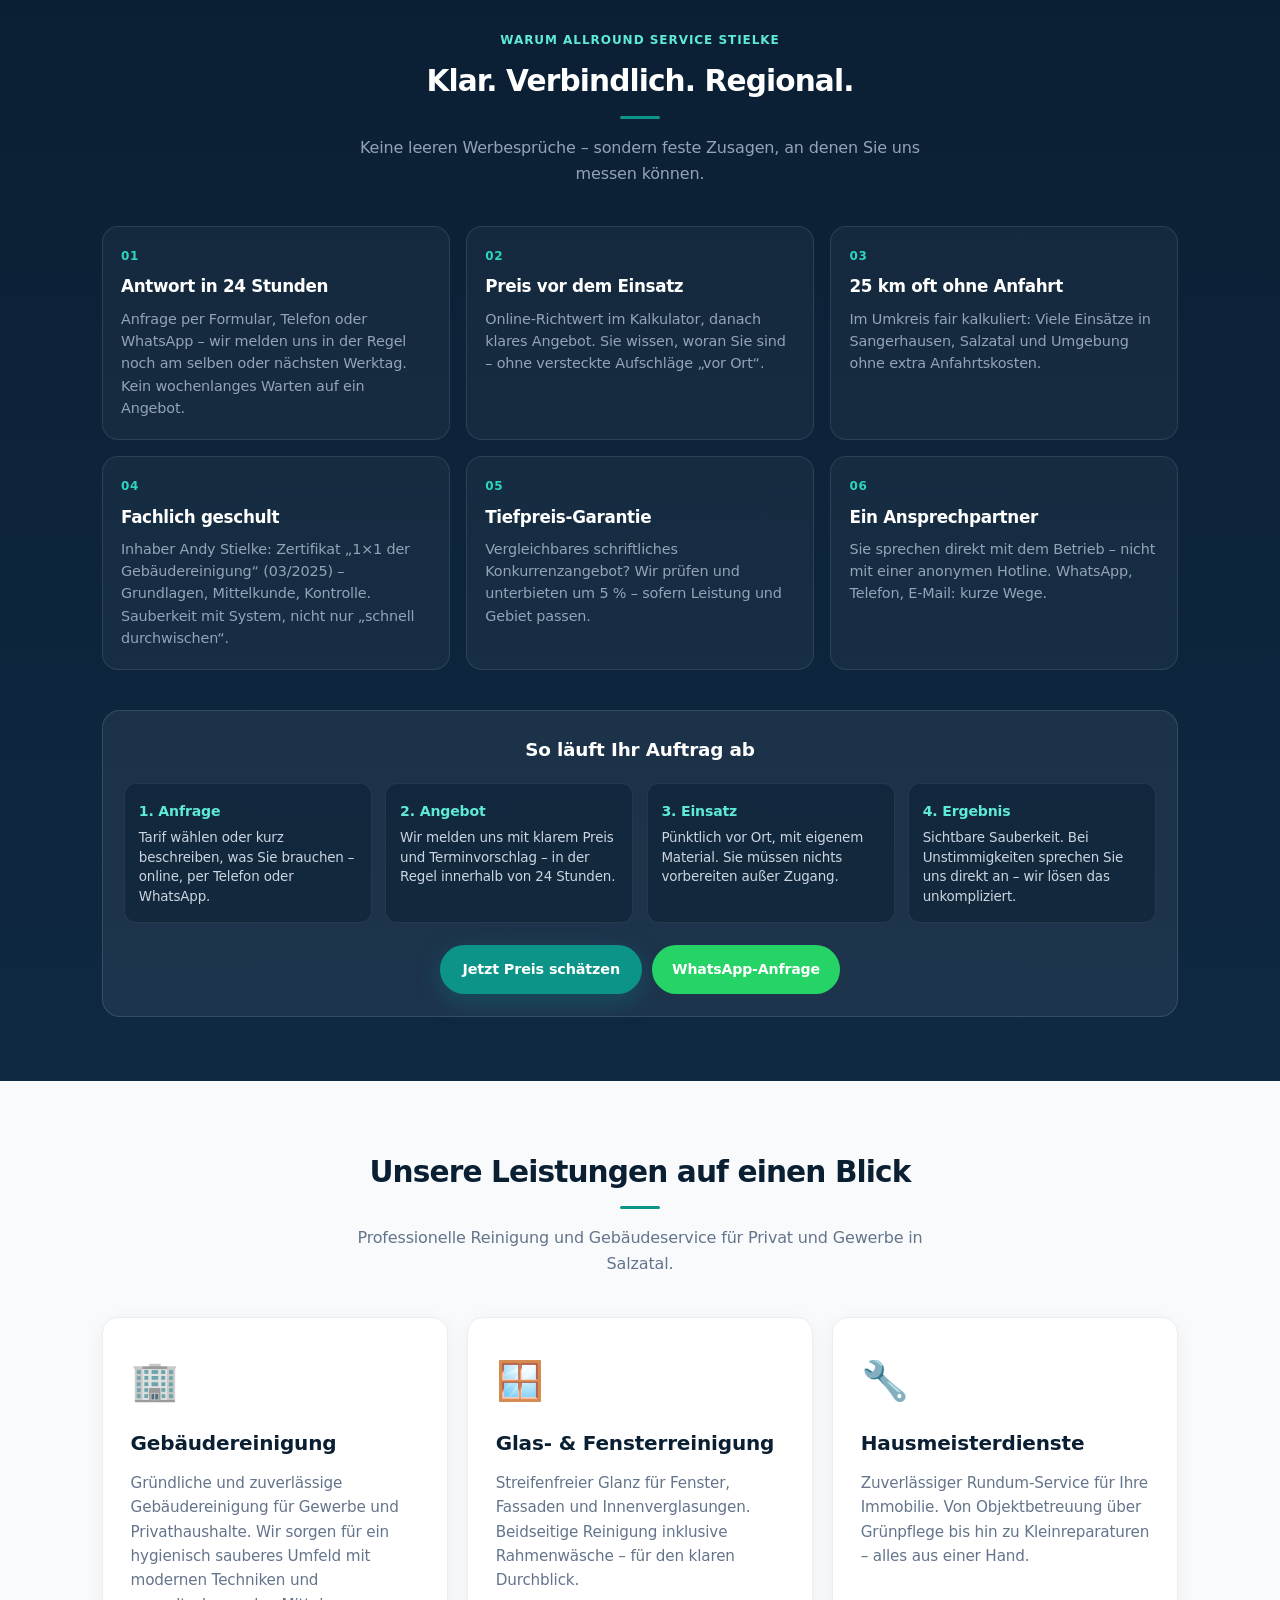
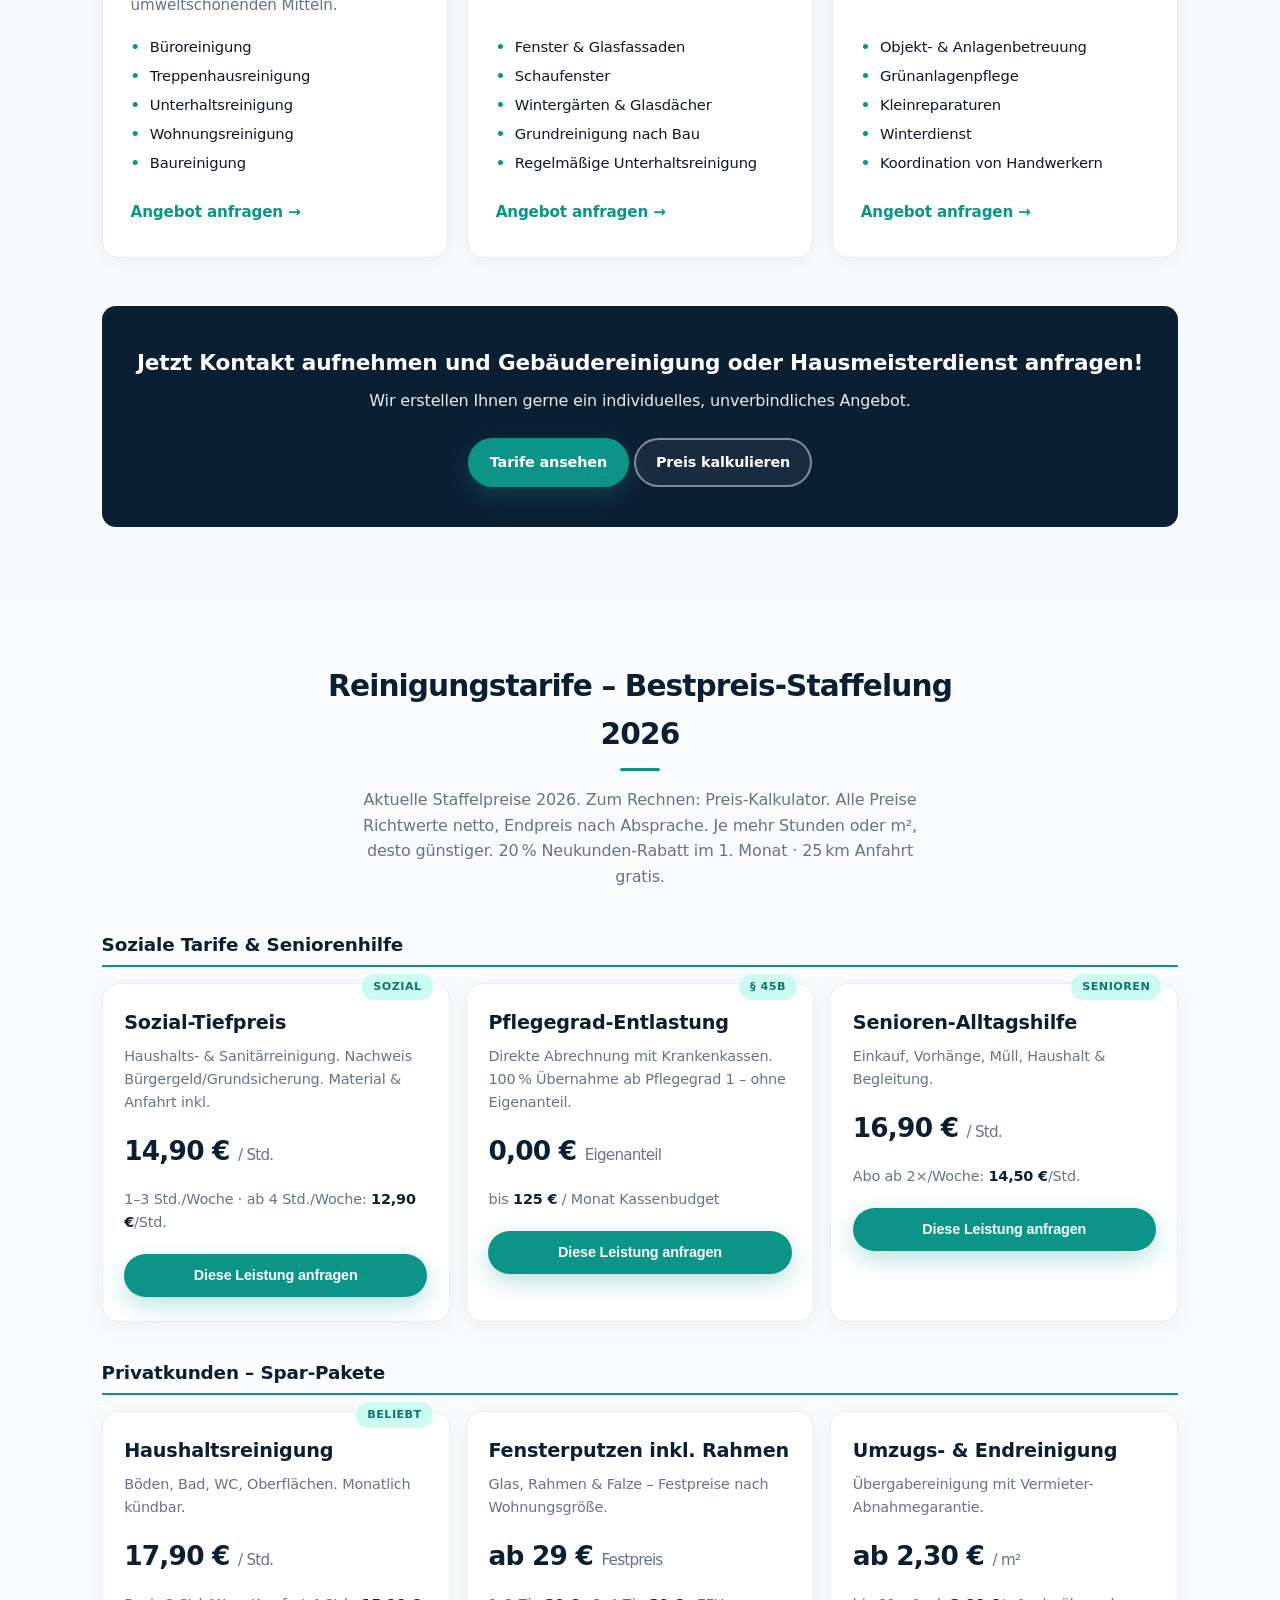
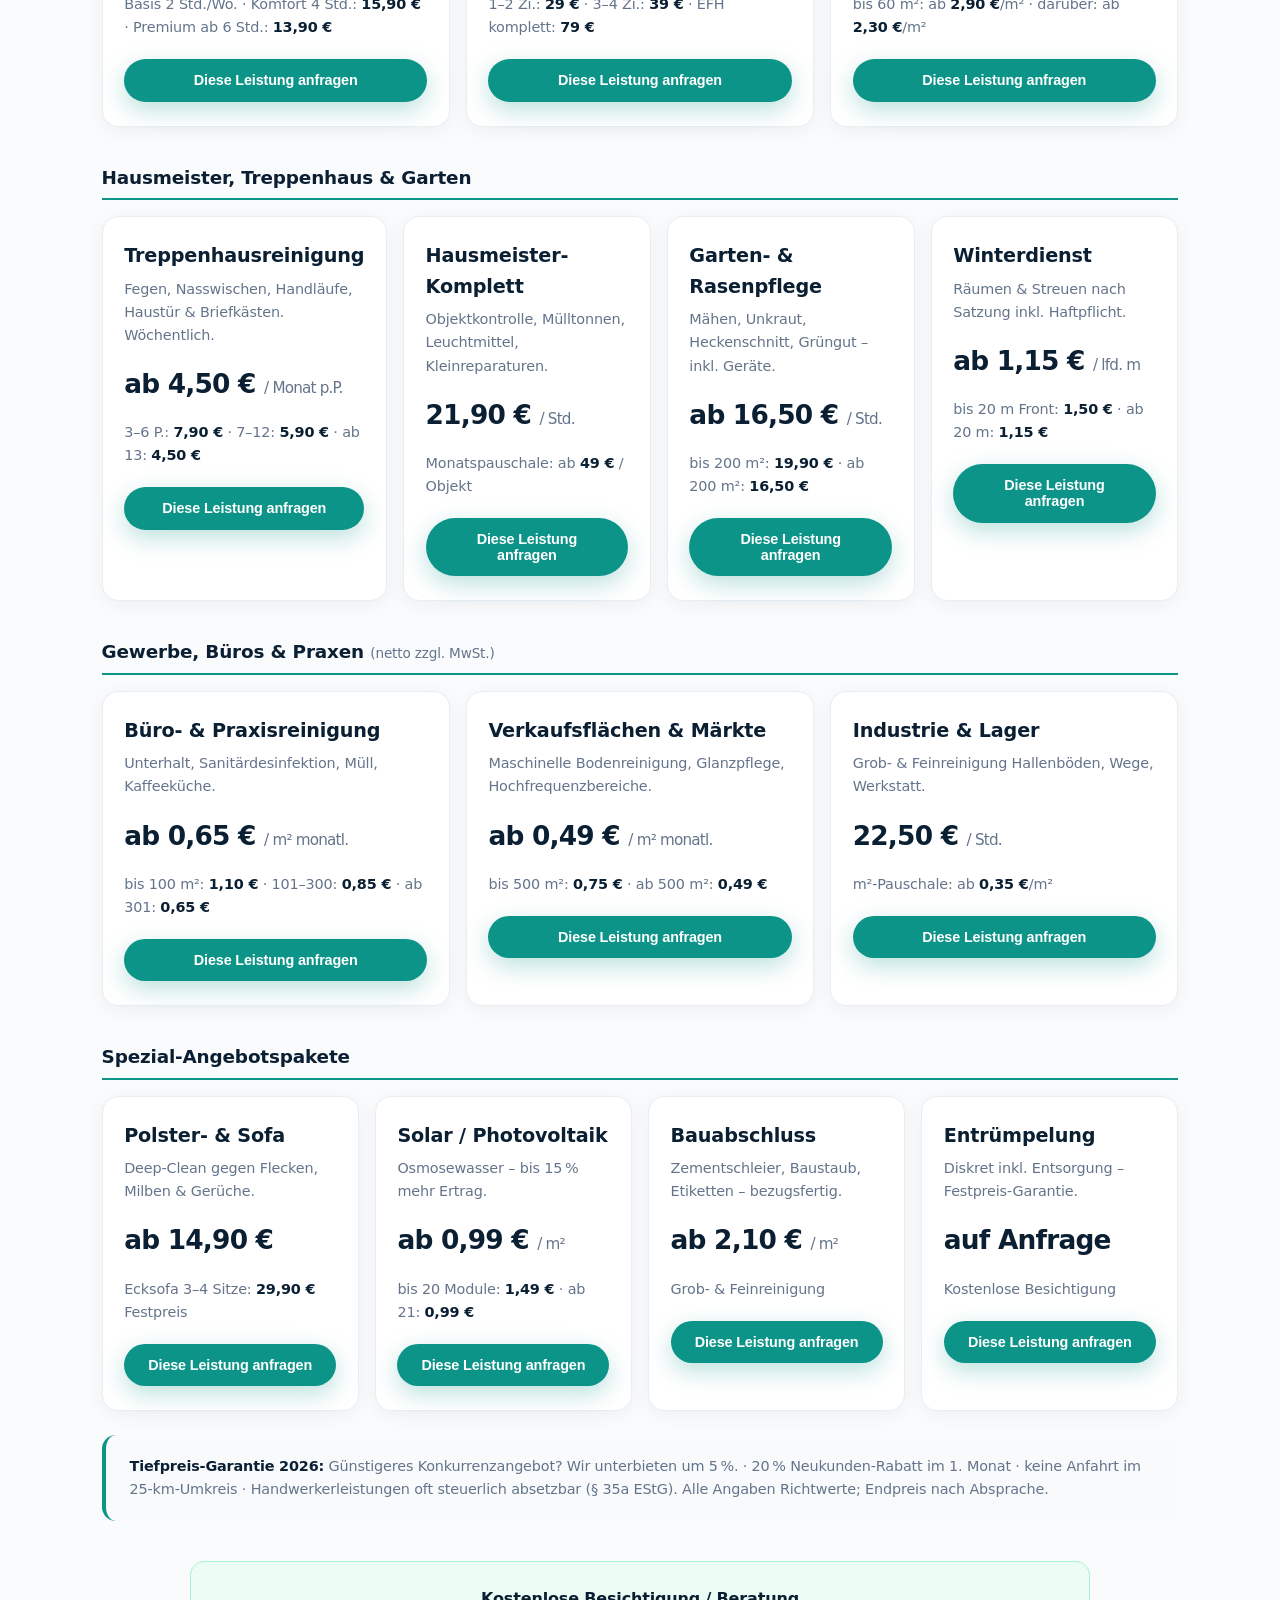
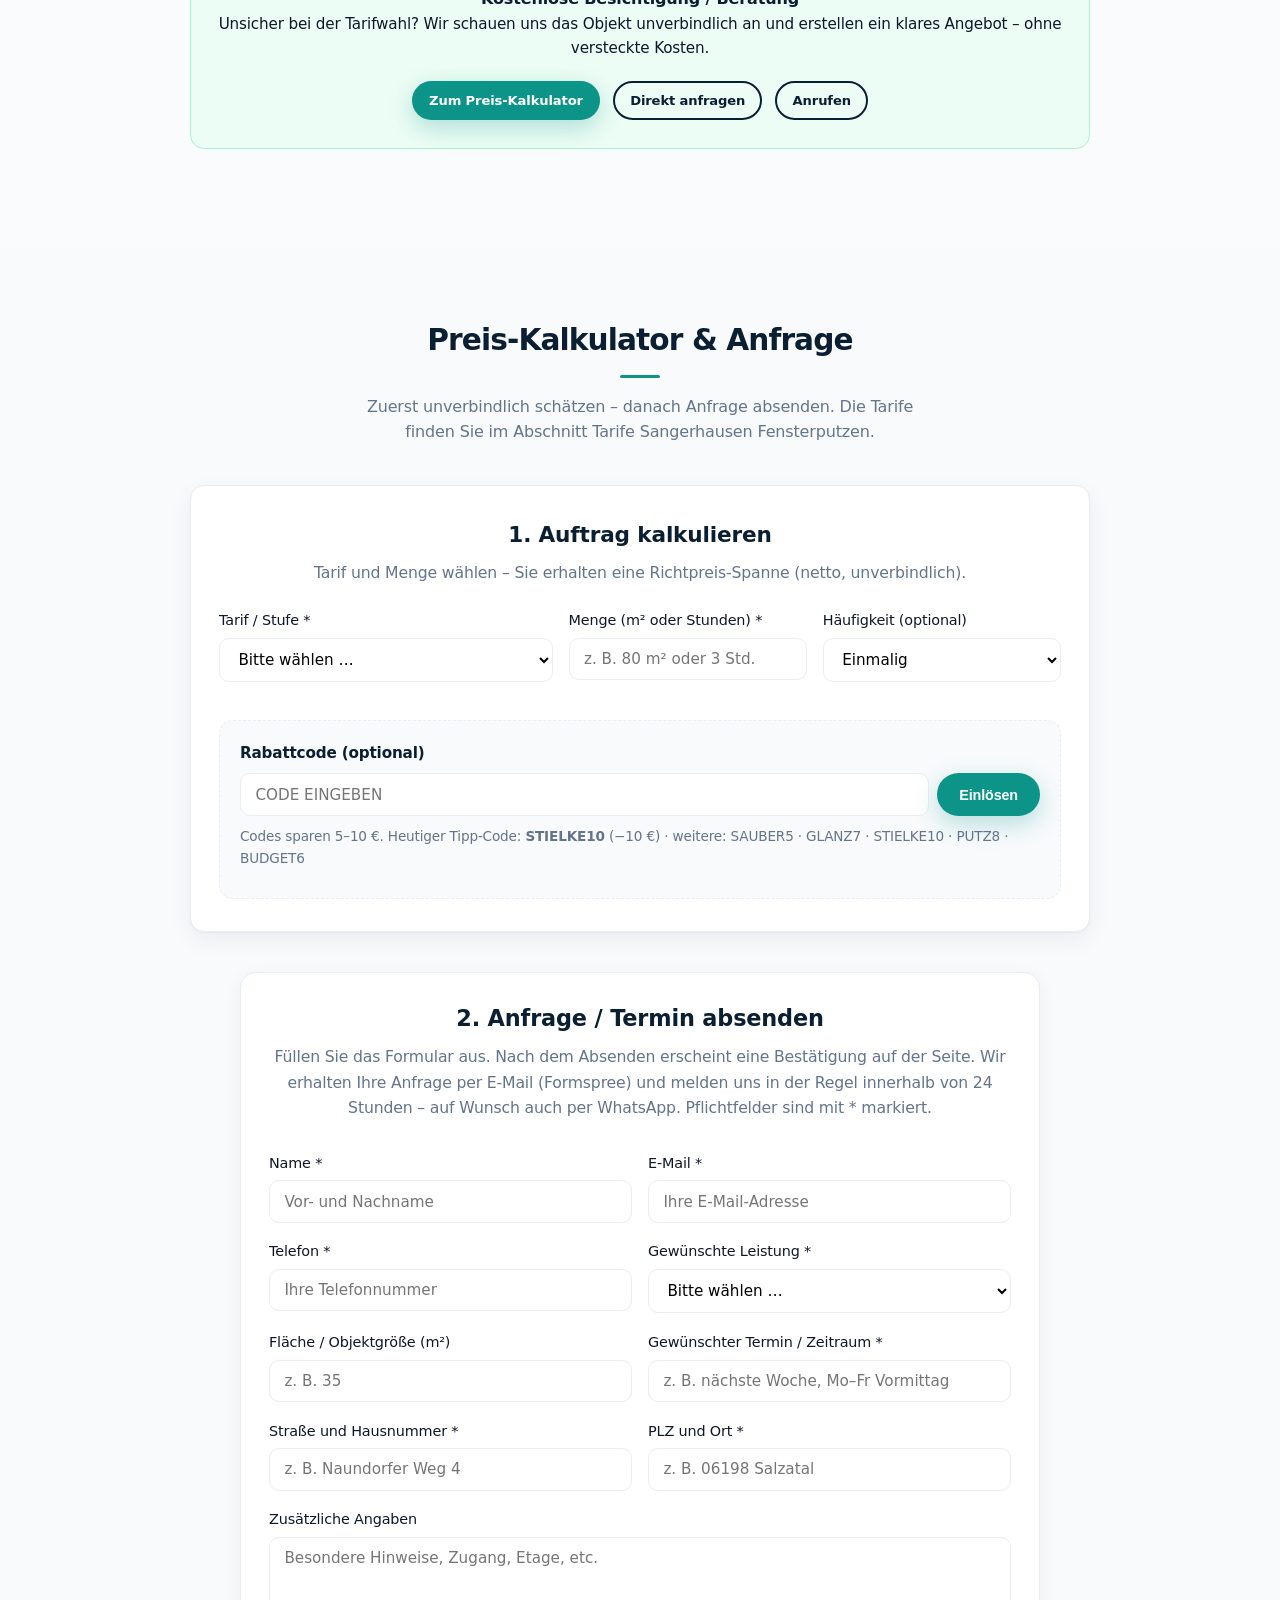
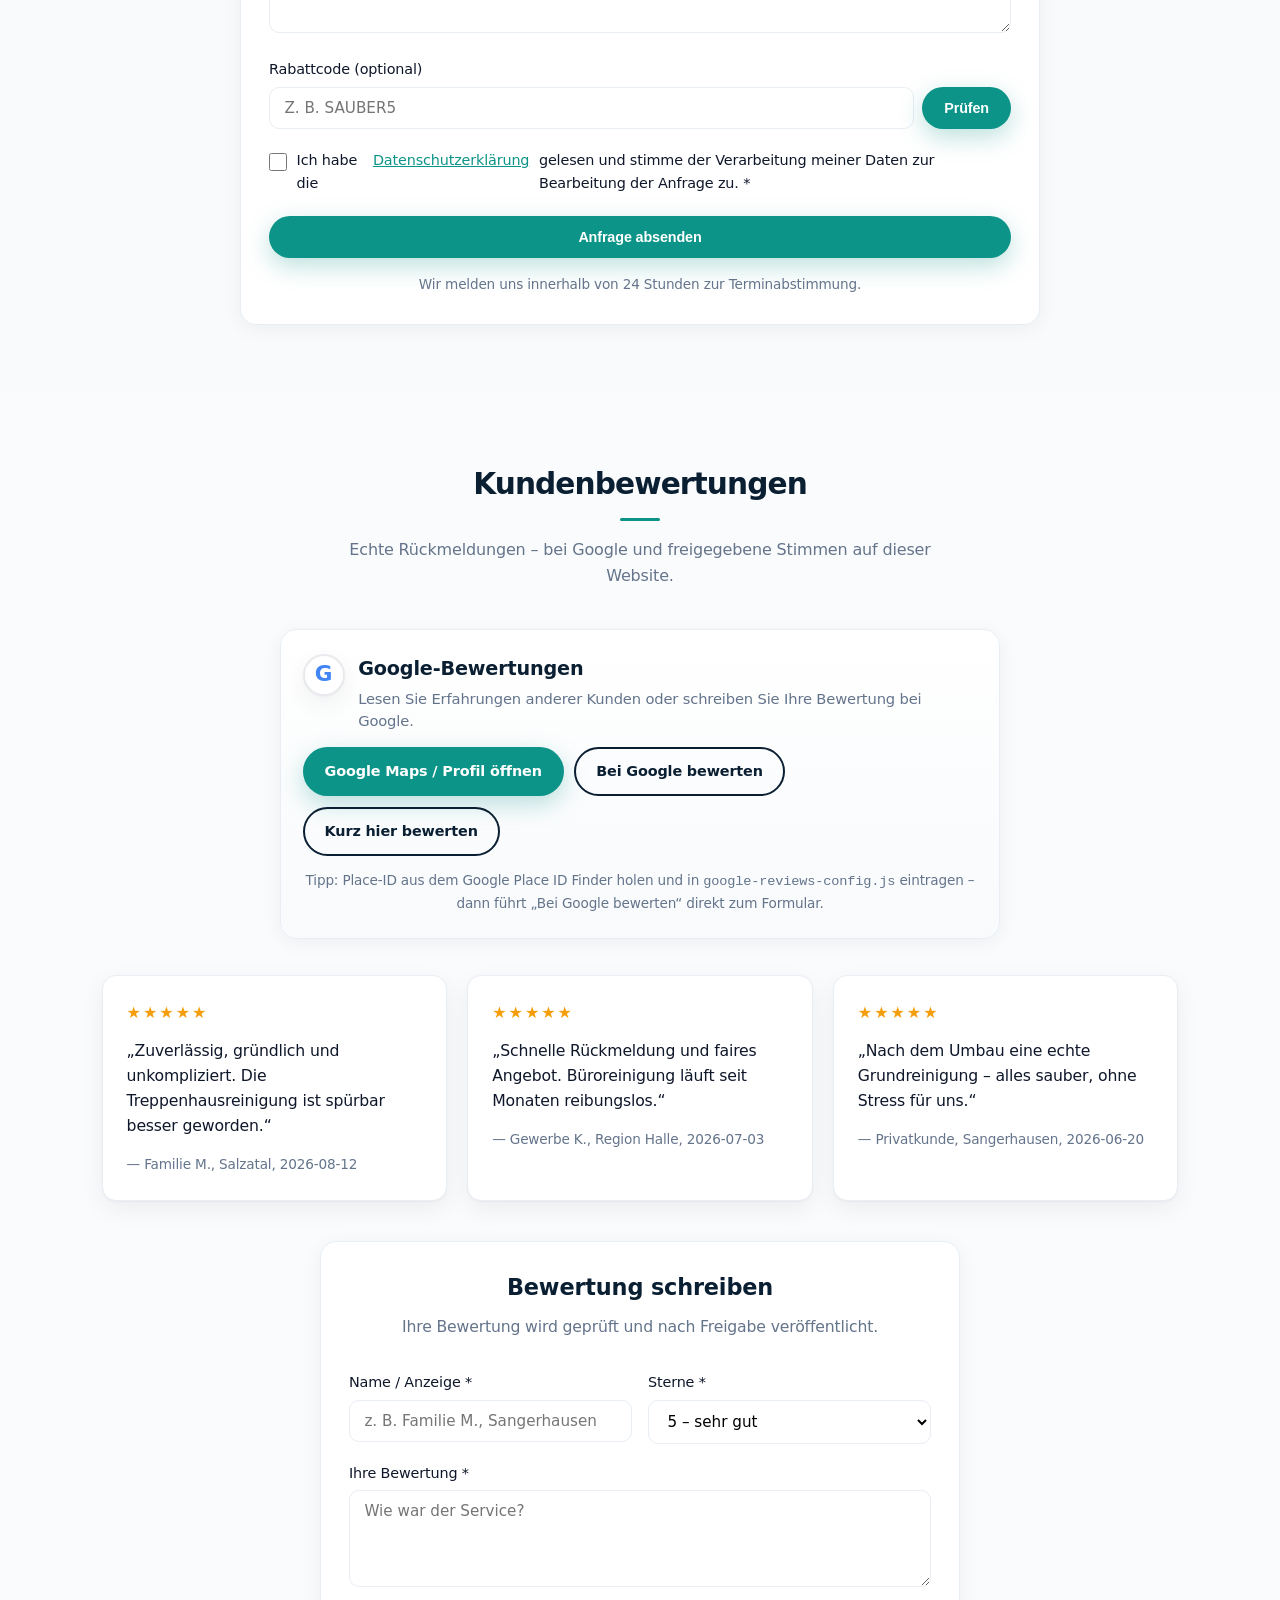
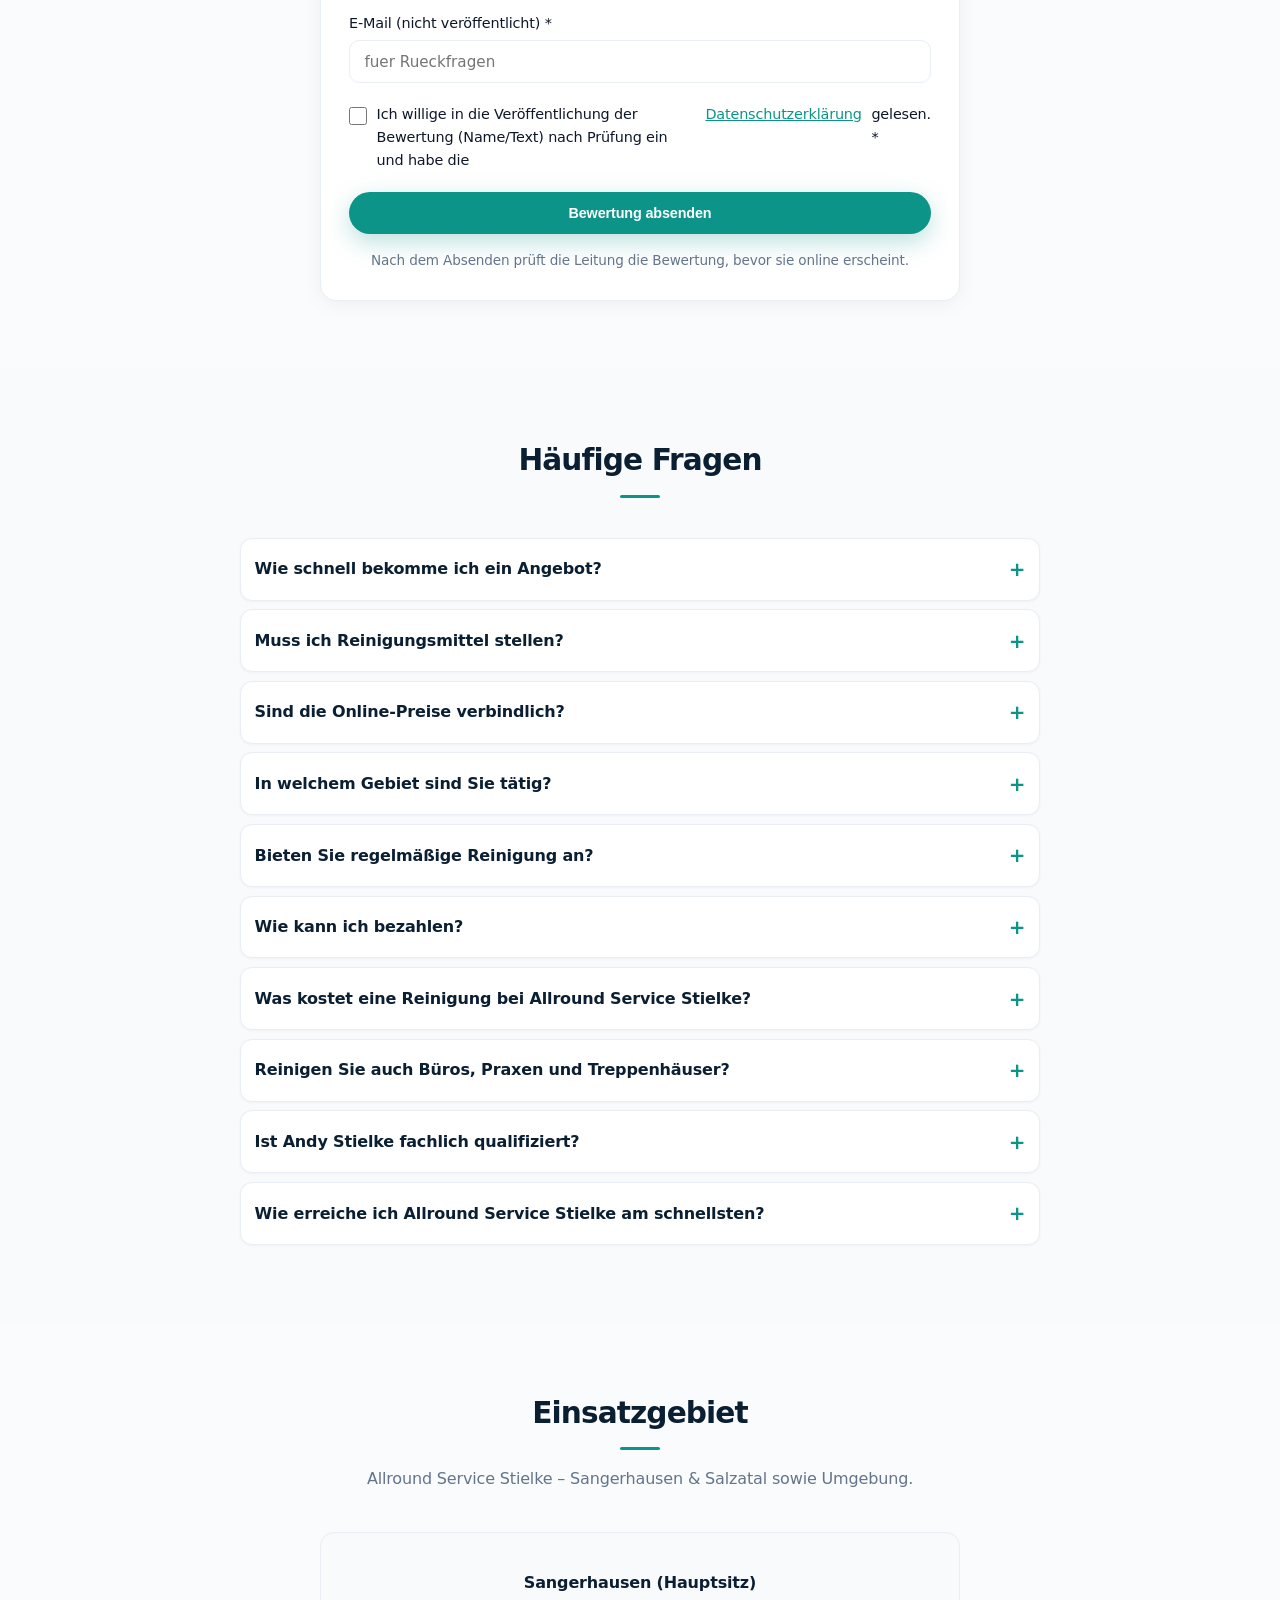
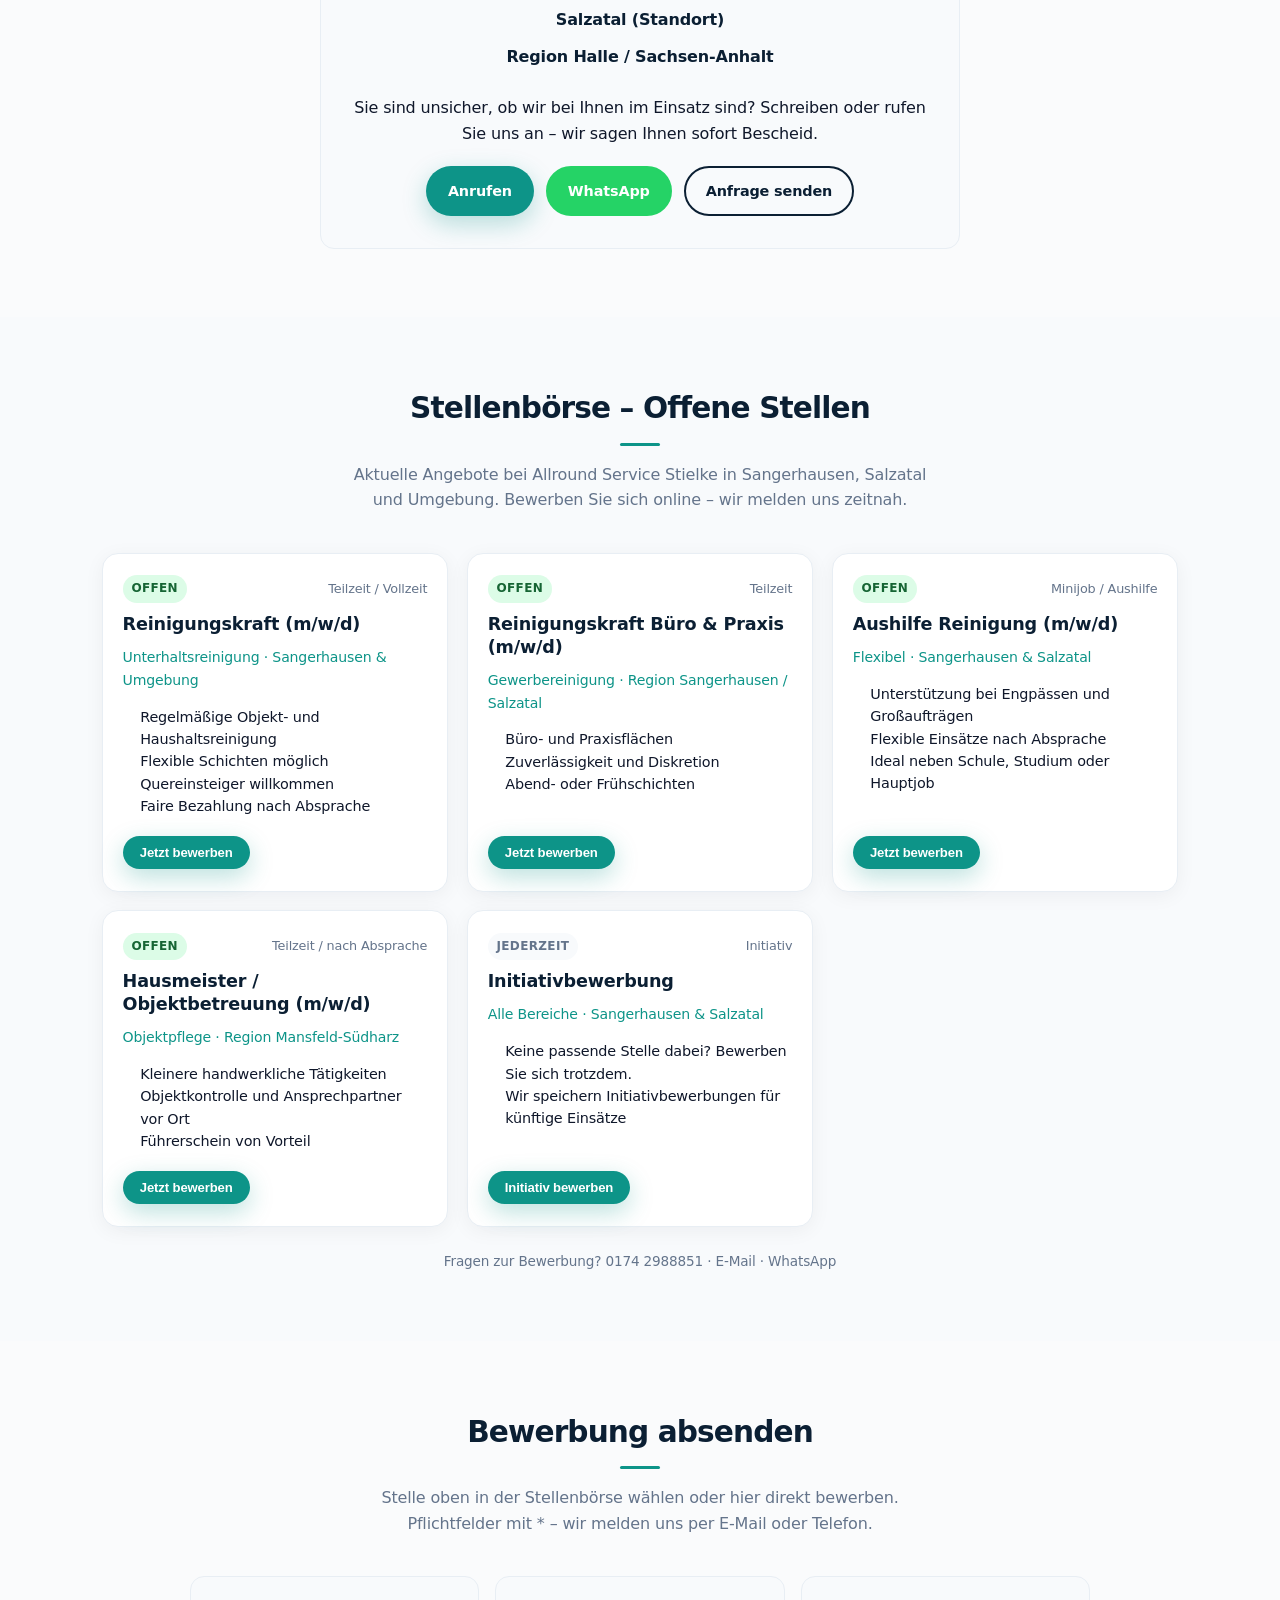
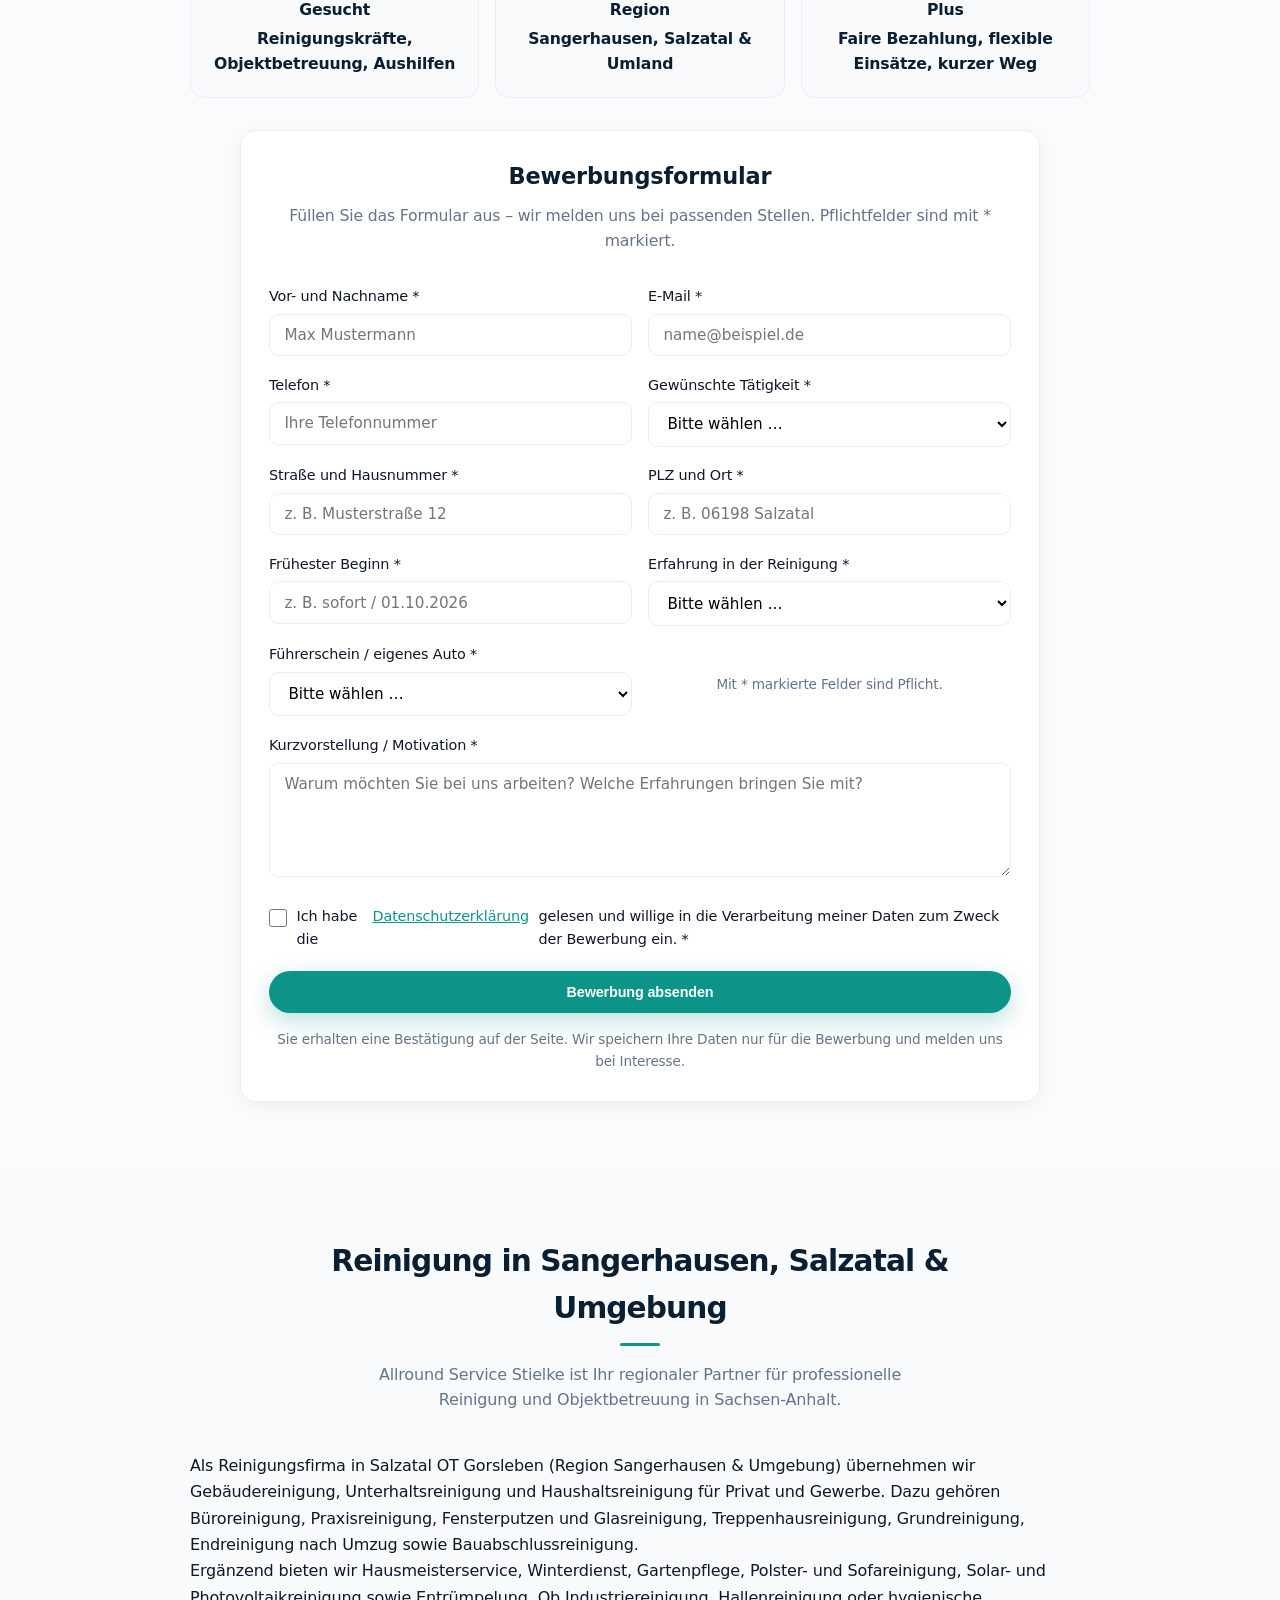
==== commit 5677ff52: "Add files via upload" ====
--- a/index.html
+++ b/index.html
@@ -2,6 +2,7 @@
 <html lang="de">
 <head>
   <meta charset="UTF-8">
+  <meta name="google-site-verification" content="R5LLxEAHEysT1KIhWKGkO3yXEuTGfe8B2i6MV_WV8KQ">
 <meta http-equiv="Content-Security-Policy" content="upgrade-insecure-requests; default-src 'self'; base-uri 'self'; object-src 'none'; form-action 'self' https://formspree.io; script-src 'self' 'unsafe-inline'; style-src 'self' 'unsafe-inline'; img-src 'self' data: https:; font-src 'self' data:; frame-src https://maps.google.com https://www.google.com; connect-src 'self' https://formspree.io">
   <meta http-equiv="X-Content-Type-Options" content="nosniff">
   <meta name="referrer" content="strict-origin-when-cross-origin">
